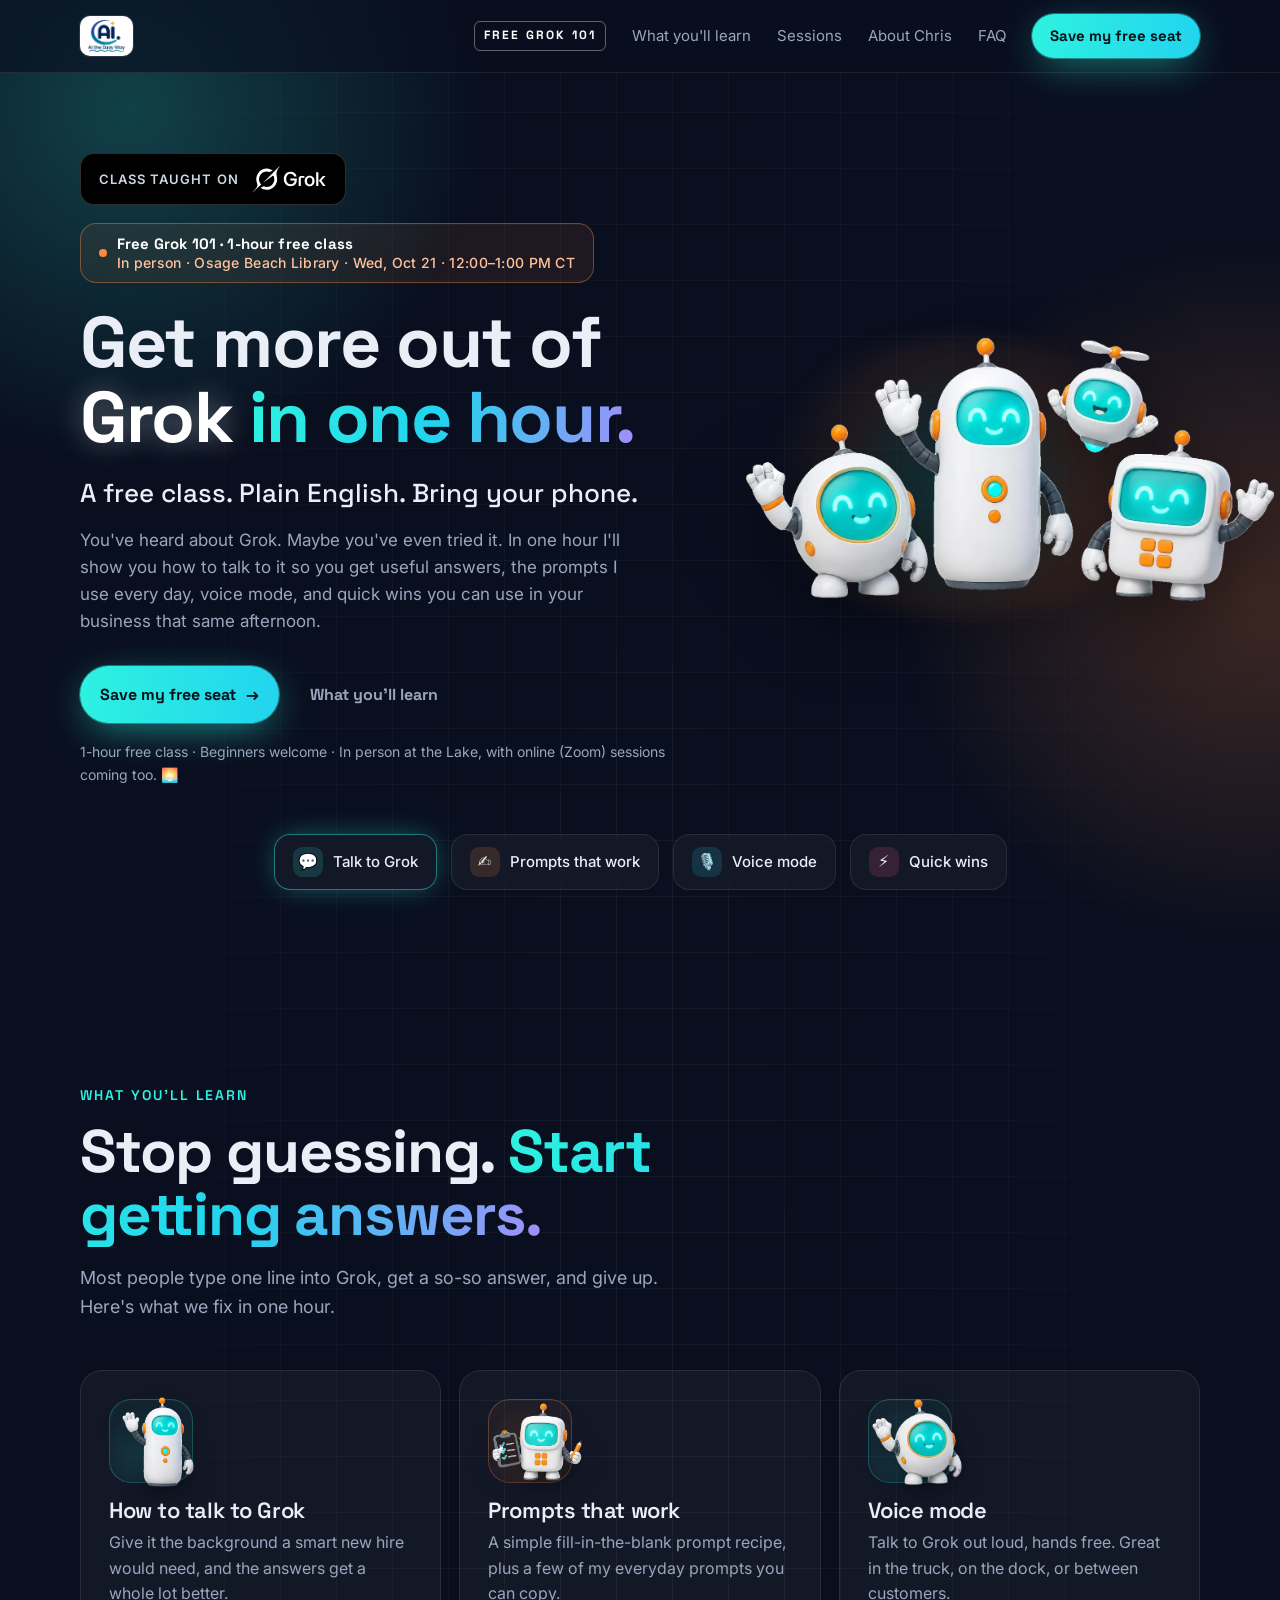
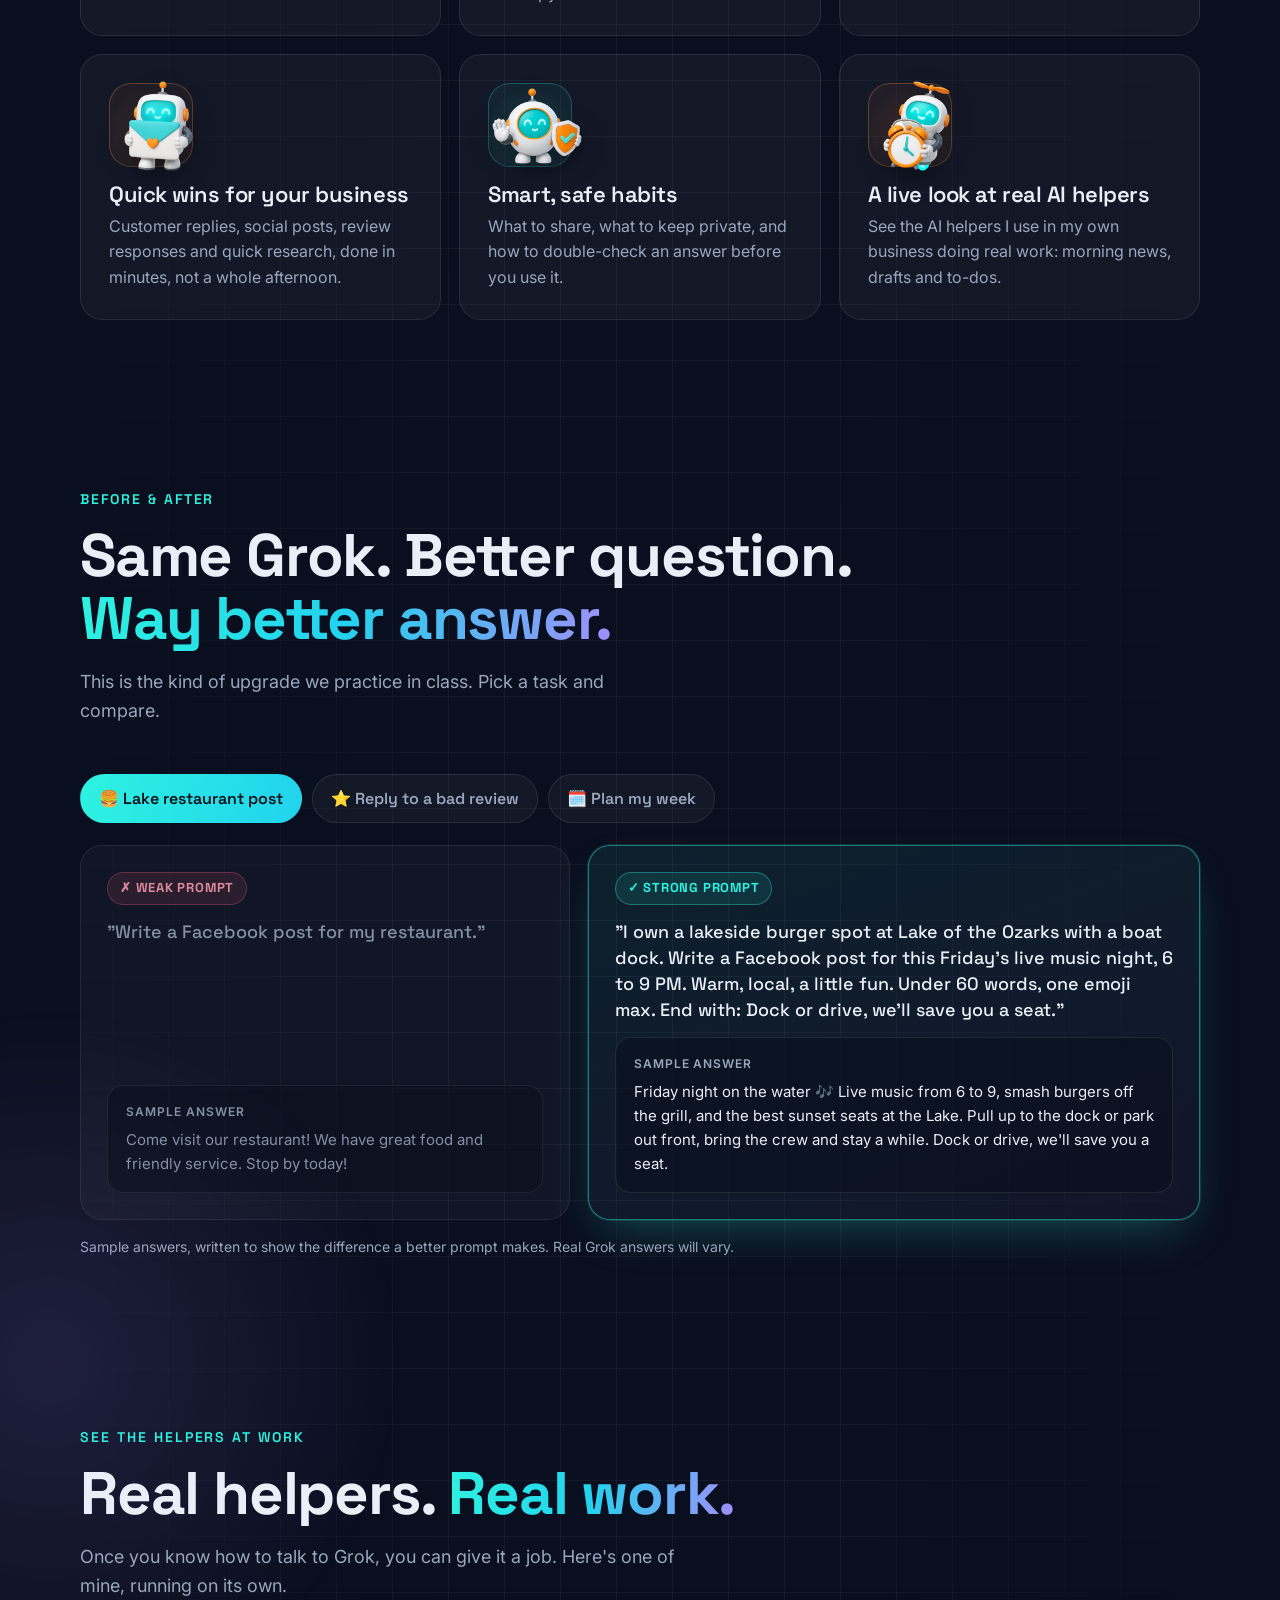
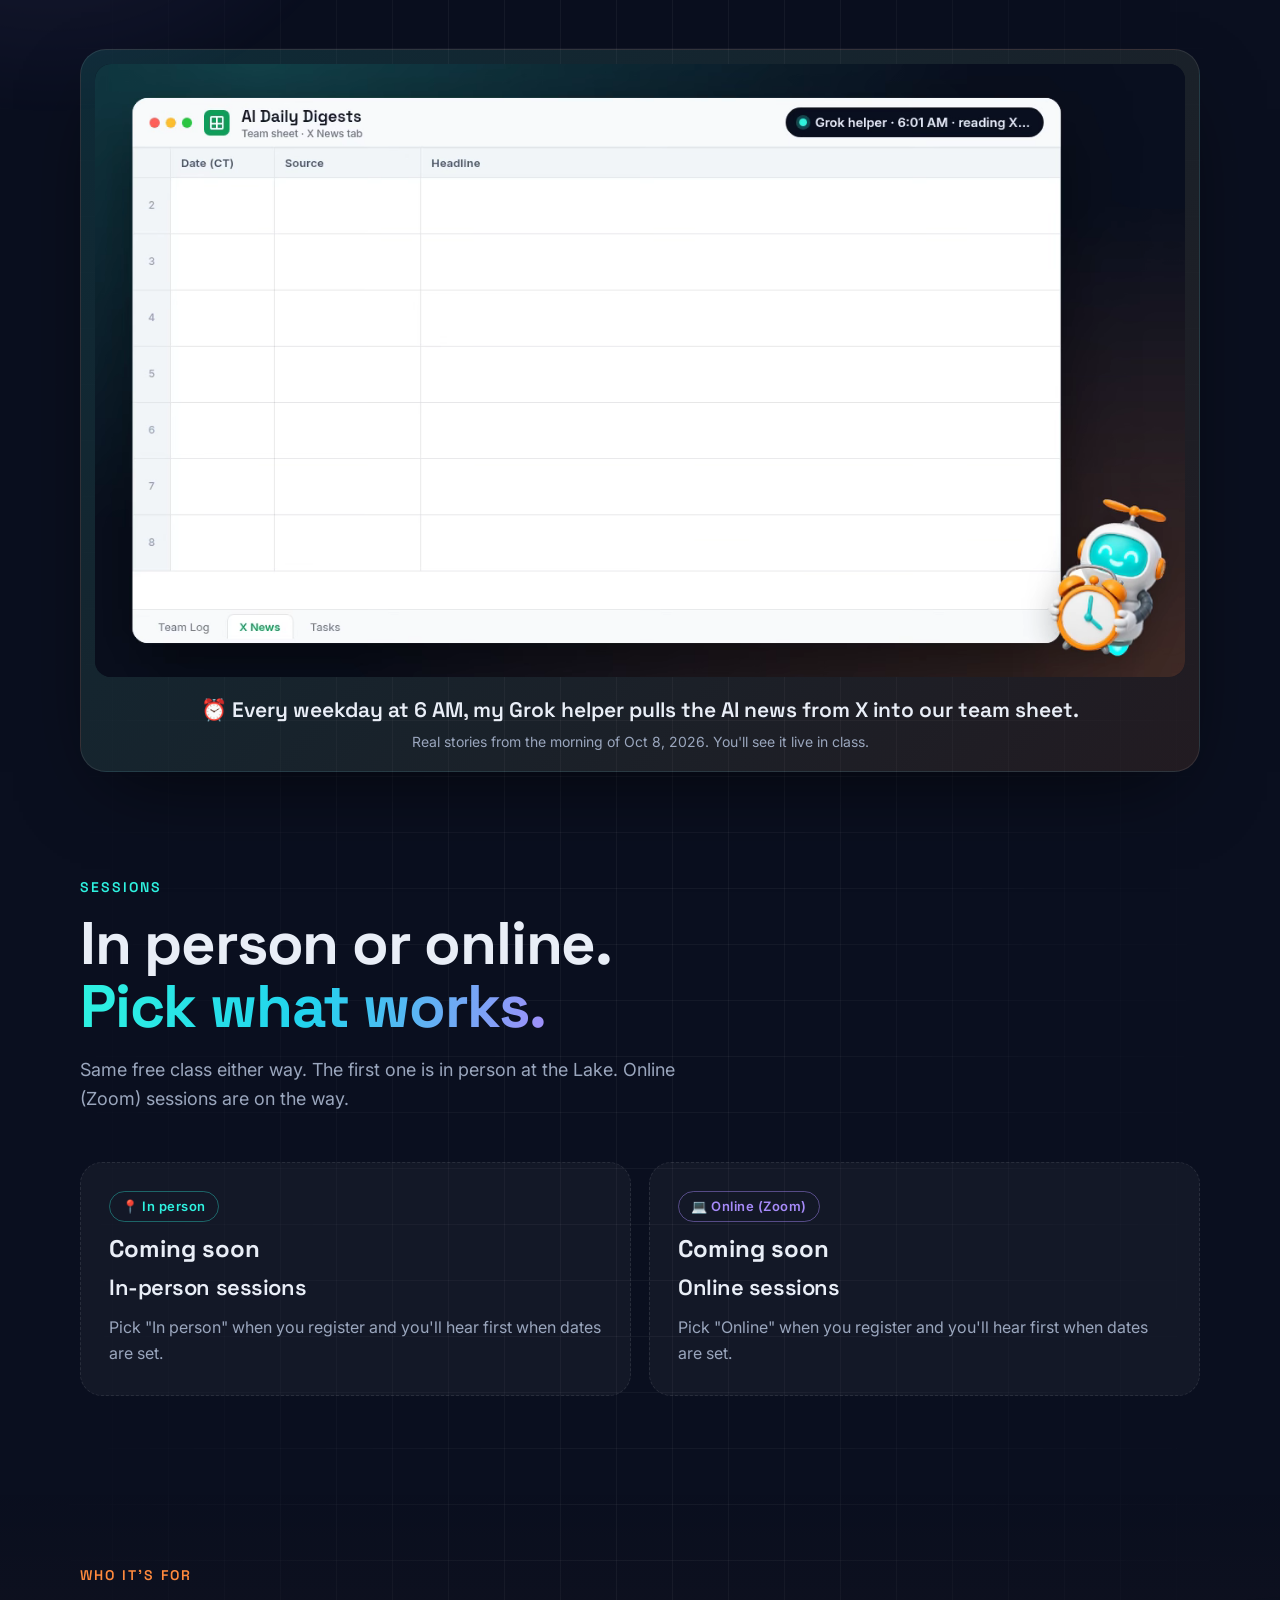
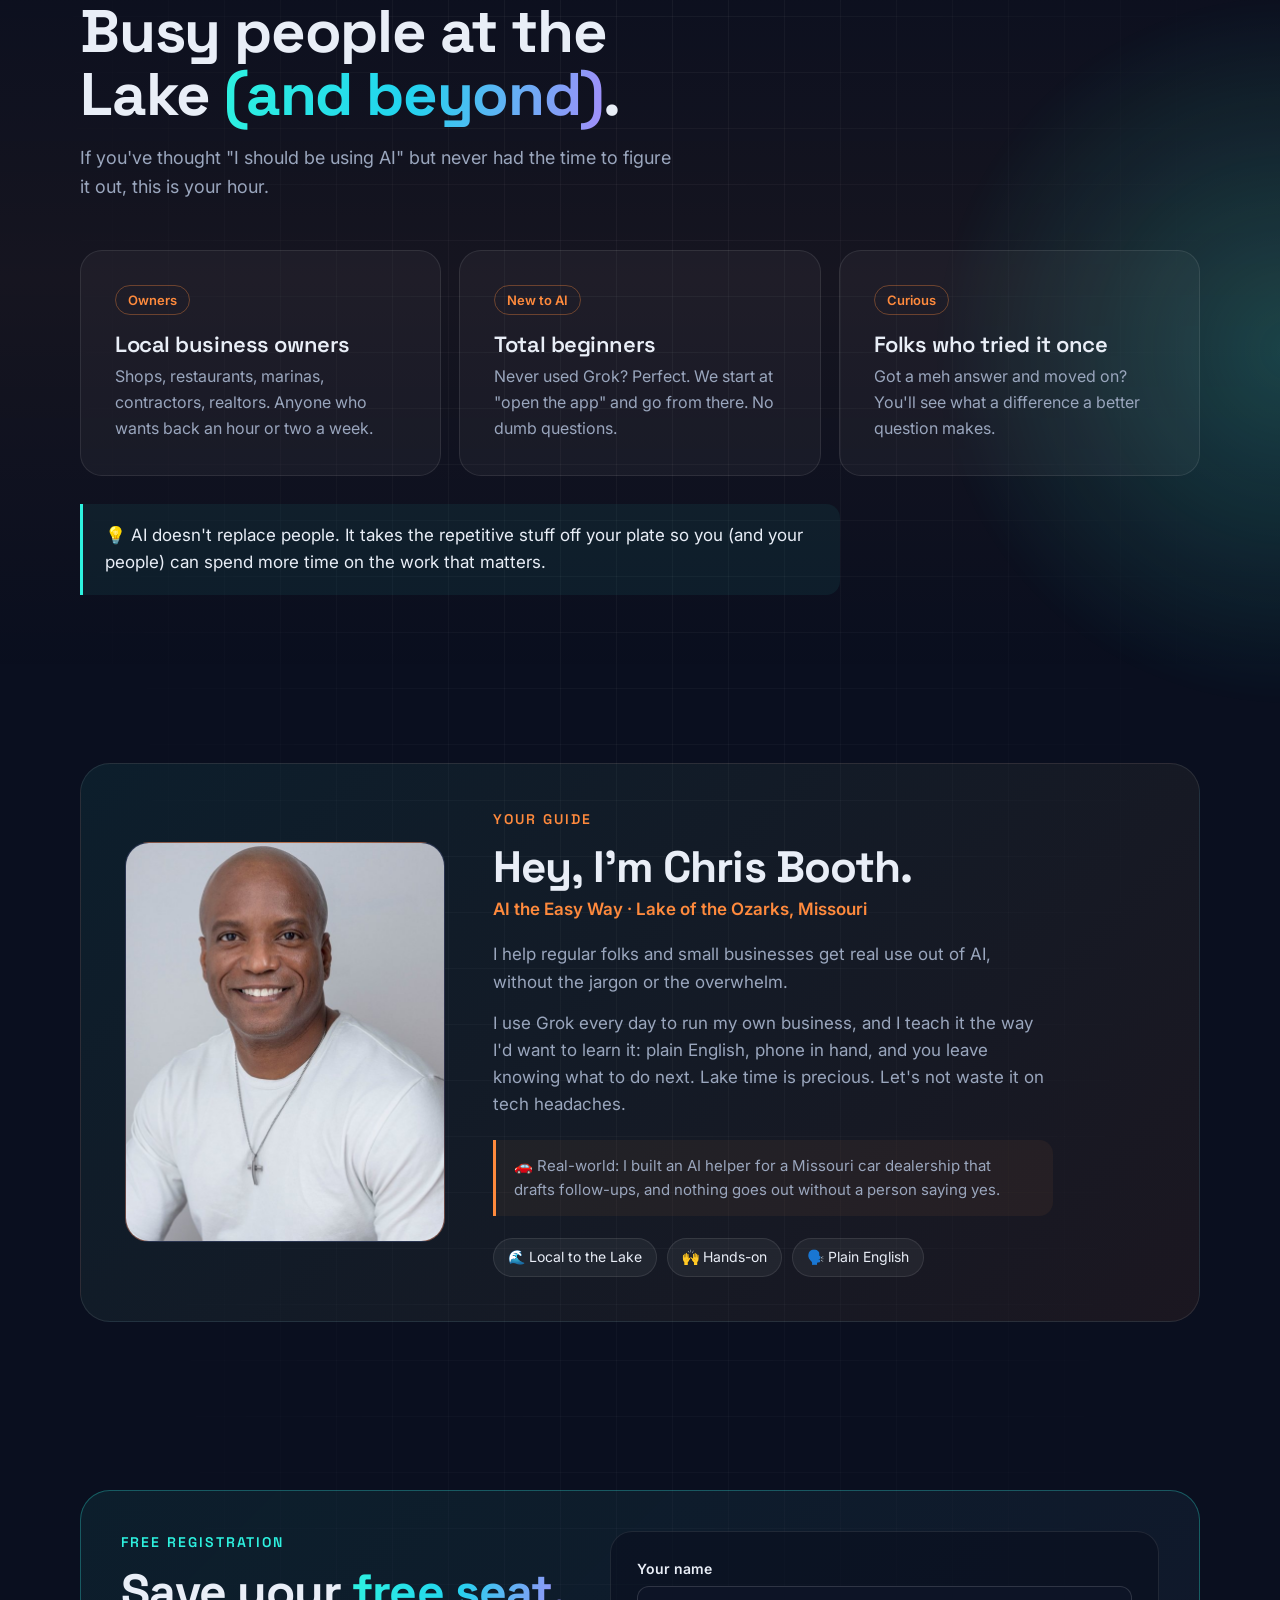
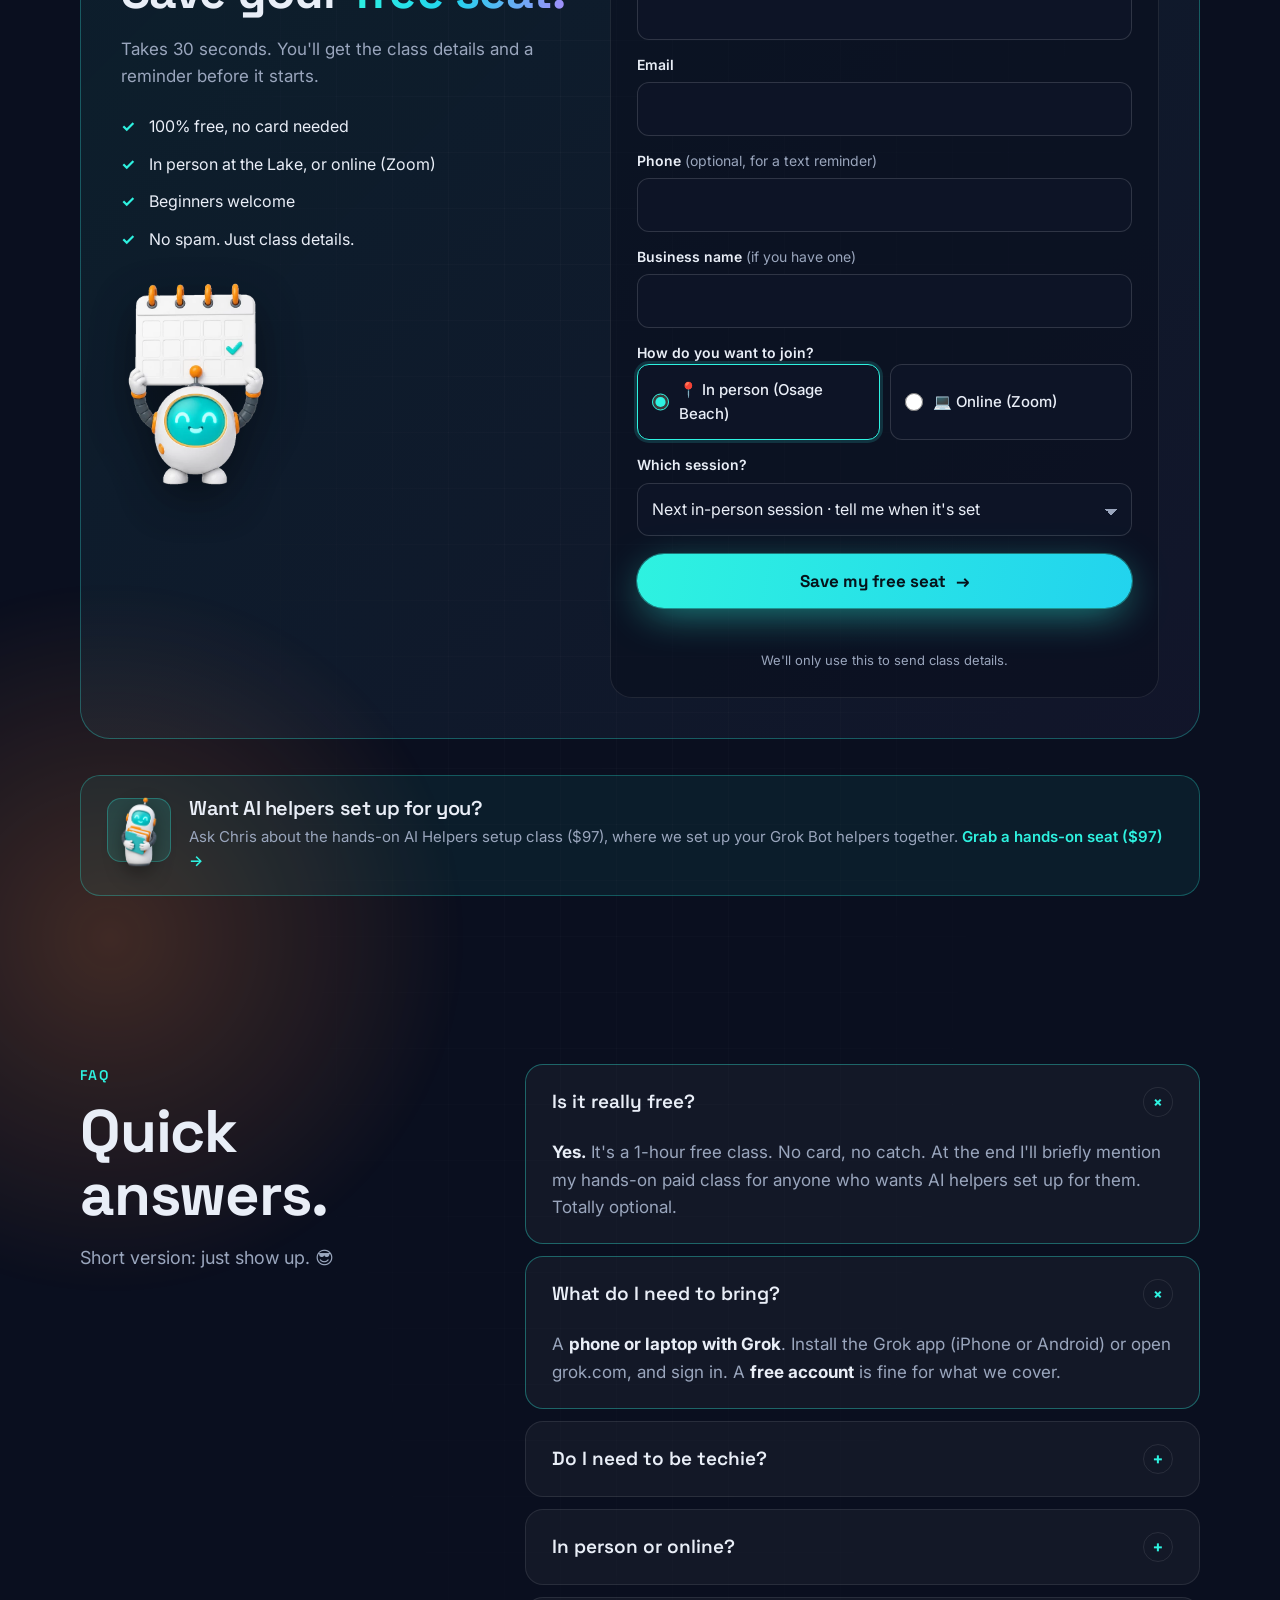
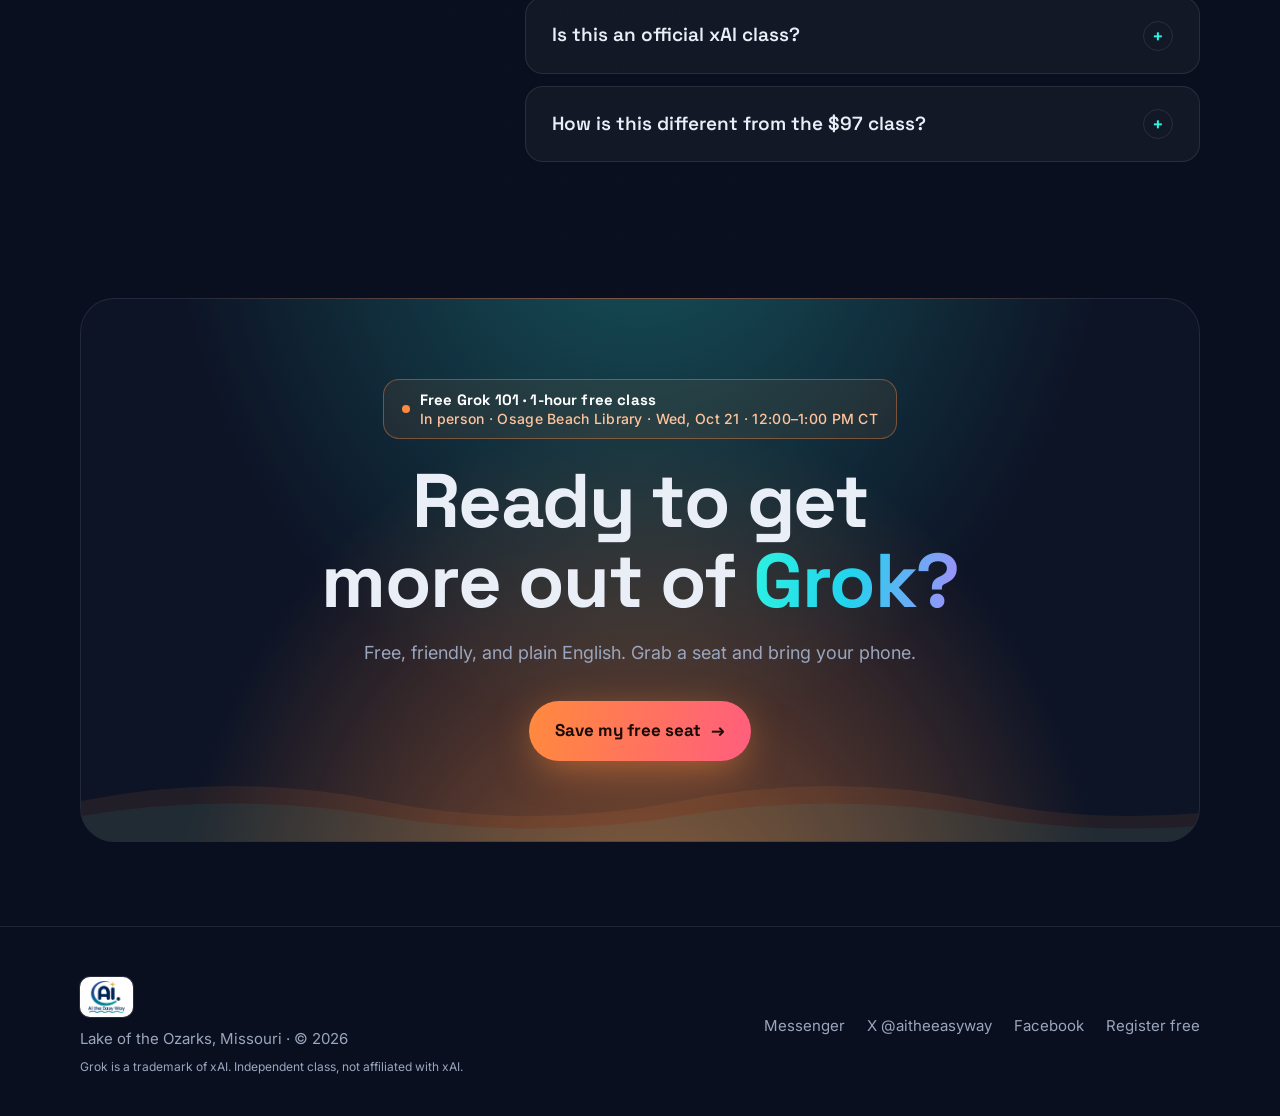
==== index.html @ 4959f6d3 "Free class is 1 hour: Oct 21 12:00-1:00 PM CT; 'in one hour' copy" ====
<!DOCTYPE html>
<html lang="en">
<head>
<!-- ==== SETTINGS: dates, sessions (in person / Zoom) and the Google Form live in config.js ==== -->
<script src="config.js"></script>
<meta charset="utf-8">
<meta name="viewport" content="width=device-width, initial-scale=1">
<meta name="robots" content="noindex"><!-- preview: remove when ready to promote -->
<title>Free Grok 101: Get More Out of Grok in One Hour | AI the Easy Way</title>
<meta name="description" content="A 1-hour free, beginner-friendly class from AI the Easy Way at the Lake of the Ozarks. Learn how to talk to Grok, prompts that work, voice mode and quick wins for your business. In person and online sessions.">
<meta property="og:title" content="Free Grok 101: Get More Out of Grok in One Hour">
<meta property="og:description" content="A 1-hour free, plain-English class for local business owners and beginners. Save your seat.">
<meta property="og:type" content="website">
<meta name="theme-color" content="#0a0f1f">
<link rel="icon" href="data:image/svg+xml,<svg xmlns='http://www.w3.org/2000/svg' viewBox='0 0 100 100'><text y='.9em' font-size='90'>🌅</text></svg>">
<link rel="preconnect" href="https://fonts.googleapis.com">
<link rel="preconnect" href="https://fonts.gstatic.com" crossorigin>
<link href="https://fonts.googleapis.com/css2?family=Space+Grotesk:wght@500;600;700&family=Inter:wght@400;500;600&display=swap" rel="stylesheet">
<link rel="stylesheet" href="assets/styles.css">
</head>
<body>
<script>document.documentElement.classList.add('js')</script>
<div class="bg-glow" aria-hidden="true">
  <div class="blob t" style="top:-300px;left:-280px"></div>
  <div class="blob o" style="top:180px;right:-380px;animation-delay:-6s"></div>
  <div class="blob v" style="top:28%;left:-360px;animation-delay:-3s"></div>
  <div class="blob t" style="top:52%;right:-420px;animation-delay:-9s"></div>
  <div class="blob o" style="top:76%;left:-300px;animation-delay:-12s"></div>
</div>

<nav>
  <div class="wrap">
    <a class="logo" href="#top" aria-label="AI the Easy Way"><img class="logo-mark" src="assets/logo-ai-the-easy-way.webp" width="160" height="137" alt="AI the Easy Way"></a>
    <div class="nav-links">
      <span class="grok-tag">FREE GROK 101</span>
      <a href="#learn">What you'll learn</a>
      <a href="#sessions">Sessions</a>
      <a href="#guide">About Chris</a>
      <a href="#faq">FAQ</a>
      <a class="btn btn-primary btn-sm" href="#register">Save my free seat</a>
    </div>
  </div>
</nav>

<header class="hero" id="top">
  <div class="grid-bg" aria-hidden="true"></div>
  <div class="wrap" style="position:relative">
    <div class="hero-grid">
      <div class="hero-top">
        <div class="built-on"><span>Class taught on</span><img src="assets/grok/Grok_Full_Logomark_Light.svg" alt="Grok" width="110" height="43"></div>
        <span class="pill"><span class="pulse"></span><span class="pill-txt"><b>Free Grok 101 · <span class="nw">1-hour free class</span></b><span id="hero-when">In person · Osage Beach Library · Wed, Oct 21 · 12:00–1:00 PM CT</span></span></span>
        <h1>Get more out of <span class="grok-word">Grok</span> <span class="grad-text">in one hour.</span></h1>
      </div>
      <div class="hero-art" aria-hidden="true">
        <picture><source srcset="assets/helpers/helper-hero-group.webp" type="image/webp"><img src="assets/helpers/helper-hero-group.png" width="1400" height="747" alt=""></picture>
      </div>
      <div class="hero-body">
        <p class="sub">A free class. Plain English. Bring your phone.</p>
        <p class="lede">You've heard about Grok. Maybe you've even tried it. In one hour I'll show you how to talk to it so you get useful answers, the prompts I use every day, voice mode, and quick wins you can use in your business that same afternoon.</p>
        <div class="cta-row">
          <a class="btn btn-primary" href="#register">Save my free seat <span class="arrow">→</span></a>
          <a class="btn btn-ghost btn-textlink" href="#learn">What you'll learn</a>
        </div>
        <p class="tiny">1-hour free class · Beginners welcome · In person at the Lake, with online (Zoom) sessions coming too. 🌅</p>
      </div>
    </div>

    <div class="helpers" aria-label="What we cover">
      <div class="chip lead"><span class="ic" style="background:rgba(46,242,224,.15)">💬</span>Talk to Grok</div>
      <div class="chip"><span class="ic" style="background:rgba(255,138,61,.15)">✍️</span>Prompts that work</div>
      <div class="chip"><span class="ic" style="background:rgba(34,211,238,.15)">🎙️</span>Voice mode</div>
      <div class="chip"><span class="ic" style="background:rgba(255,94,126,.15)">⚡</span>Quick wins</div>
    </div>
  </div>
</header>

<section id="learn" class="system">
  <div class="wrap">
    <span class="eyebrow reveal">What you'll learn</span>
    <h2 class="reveal">Stop guessing. <span class="grad-text">Start getting answers.</span></h2>
    <p class="section-sub reveal">Most people type one line into Grok, get a so-so answer, and give up. Here's what we fix in one hour.</p>
    <div class="grid g3 sys-grid">
      <div class="card reveal"><div class="helper-ic"><picture><source srcset="assets/helpers/helper-chief.webp" type="image/webp"><img src="assets/helpers/helper-chief.png" alt=""></picture></div><h3>How to talk to Grok</h3><p>Give it the background a smart new hire would need, and the answers get a whole lot better.</p></div>
      <div class="card warm reveal"><div class="helper-ic"><picture><source srcset="assets/helpers/helper-teamlog.webp" type="image/webp"><img src="assets/helpers/helper-teamlog.png" alt=""></picture></div><h3>Prompts that work</h3><p>A simple fill-in-the-blank prompt recipe, plus a few of my everyday prompts you can copy.</p></div>
      <div class="card reveal"><div class="helper-ic"><picture><source srcset="assets/helpers/helper-wave.webp" type="image/webp"><img src="assets/helpers/helper-wave.png" alt=""></picture></div><h3>Voice mode</h3><p>Talk to Grok out loud, hands free. Great in the truck, on the dock, or between customers.</p></div>
      <div class="card warm reveal"><div class="helper-ic"><picture><source srcset="assets/helpers/helper-email.webp" type="image/webp"><img src="assets/helpers/helper-email.png" alt=""></picture></div><h3>Quick wins for your business</h3><p>Customer replies, social posts, review responses and quick research, done in minutes, not a whole afternoon.</p></div>
      <div class="card reveal"><div class="helper-ic"><picture><source srcset="assets/helpers/helper-safety.webp" type="image/webp"><img src="assets/helpers/helper-safety.png" alt=""></picture></div><h3>Smart, safe habits</h3><p>What to share, what to keep private, and how to double-check an answer before you use it.</p></div>
      <div class="card warm reveal"><div class="helper-ic"><picture><source srcset="assets/helpers/helper-routine.webp" type="image/webp"><img src="assets/helpers/helper-routine.png" alt=""></picture></div><h3>A live look at real AI helpers</h3><p>See the AI helpers I use in my own business doing real work: morning news, drafts and to-dos.</p></div>
    </div>
  </div>
</section>

<section id="prompts" class="ba">
  <div class="wrap">
    <span class="eyebrow reveal">Before &amp; after</span>
    <h2 class="reveal">Same Grok. Better question. <span class="grad-text">Way better answer.</span></h2>
    <p class="section-sub reveal">This is the kind of upgrade we practice in class. Pick a task and compare.</p>
    <div class="ba-tabs reveal" role="tablist" aria-label="Example tasks">
      <button class="ba-tab" role="tab" aria-selected="true" aria-controls="ba-1" id="bt-1">🍔 Lake restaurant post</button>
      <button class="ba-tab" role="tab" aria-selected="false" aria-controls="ba-2" id="bt-2">⭐ Reply to a bad review</button>
      <button class="ba-tab" role="tab" aria-selected="false" aria-controls="ba-3" id="bt-3">🗓️ Plan my week</button>
    </div>

    <div class="ba-panel reveal" id="ba-1" role="tabpanel" aria-labelledby="bt-1">
      <div class="ba-grid">
        <div class="ba-card weak"><span class="ba-tag">✗ Weak prompt</span>
          <p class="ba-prompt">"Write a Facebook post for my restaurant."</p>
          <div class="ba-ans"><span class="ba-lbl">Sample answer</span><p>Come visit our restaurant! We have great food and friendly service. Stop by today!</p></div></div>
        <div class="ba-card strong"><span class="ba-tag">✓ Strong prompt</span>
          <p class="ba-prompt">"I own a lakeside burger spot at Lake of the Ozarks with a boat dock. Write a Facebook post for this Friday's live music night, 6 to 9 PM. Warm, local, a little fun. Under 60 words, one emoji max. End with: Dock or drive, we'll save you a seat."</p>
          <div class="ba-ans"><span class="ba-lbl">Sample answer</span><p>Friday night on the water 🎶 Live music from 6 to 9, smash burgers off the grill, and the best sunset seats at the Lake. Pull up to the dock or park out front, bring the crew and stay a while. Dock or drive, we'll save you a seat.</p></div></div>
      </div>
    </div>

    <div class="ba-panel reveal" id="ba-2" role="tabpanel" aria-labelledby="bt-2">
      <div class="ba-grid">
        <div class="ba-card weak"><span class="ba-tag">✗ Weak prompt</span>
          <p class="ba-prompt">"Reply to this bad review."</p>
          <div class="ba-ans"><span class="ba-lbl">Sample answer</span><p>We're sorry you had a bad experience. We strive for excellence in everything we do. Please contact us.</p></div></div>
        <div class="ba-card strong"><span class="ba-tag">✓ Strong prompt</span>
          <p class="ba-prompt">"I run a boat rental at the Lake. A customer left 2 stars: their boat was 30 minutes late and nobody called. Write a reply that owns the mistake with no excuses, says we now text when a boat is running late, and offers 20% off next time. Under 70 words. Sign it Chris, owner."</p>
          <div class="ba-ans"><span class="ba-lbl">Sample answer</span><p>You're right, and I'm sorry. Waiting 30 minutes with no call is no way to start a lake day. We now text every customer the moment a boat is running behind. I'd love a chance to make it right: 20% off your next rental, just mention this review. Chris, owner</p></div></div>
      </div>
    </div>

    <div class="ba-panel reveal" id="ba-3" role="tabpanel" aria-labelledby="bt-3">
      <div class="ba-grid">
        <div class="ba-card weak"><span class="ba-tag">✗ Weak prompt</span>
          <p class="ba-prompt">"Make me a plan for the week."</p>
          <div class="ba-ans"><span class="ba-lbl">Sample answer</span><p>Monday: plan your week. Tuesday: work on important tasks. Wednesday: check your progress. Thursday: keep going. Friday: review the week.</p></div></div>
        <div class="ba-card strong"><span class="ba-tag">✓ Strong prompt</span>
          <p class="ba-prompt">"I'm a realtor at the Lake. This week: showings Tuesday and Thursday afternoon, a closing Friday at 10, and I want 3 Facebook posts. I work 8 to 5 and keep Wednesday mornings for family. Give me a simple day-by-day plan with my top 3 priorities each day."</p>
          <div class="ba-ans"><span class="ba-lbl">Sample answer</span><ul><li><b>Mon:</b> confirm Tuesday's showing, draft all 3 posts, follow up with 5 leads</li><li><b>Tue:</b> post #1, prep and run the showing, send the buyer a recap</li><li><b>Wed (from noon):</b> client calls, post #2, order a closing gift</li><li><b>Thu:</b> showing, final walkthrough check, send docs to title</li><li><b>Fri:</b> closing at 10, post #3 celebrating it, plan next week</li></ul></div></div>
      </div>
    </div>
    <p class="ba-note reveal">Sample answers, written to show the difference a better prompt makes. Real Grok answers will vary.</p>
  </div>
</section>

<section id="at-work" class="atwork">
  <div class="wrap">
    <span class="eyebrow reveal">See the helpers at work</span>
    <h2 class="reveal">Real helpers. <span class="grad-text">Real work.</span></h2>
    <p class="section-sub reveal">Once you know how to talk to Grok, you can give it a job. Here's one of mine, running on its own.</p>
    <figure class="clip-frame reveal">
      <video autoplay muted loop playsinline preload="metadata" poster="assets/clip/helpers-at-work-poster.jpg" aria-label="Animation: a Grok helper adds this morning's AI news stories from X, row by row, into a team spreadsheet" width="1280" height="720">
        <source src="assets/clip/helpers-at-work.webm" type="video/webm">
        <source src="assets/clip/helpers-at-work.mp4" type="video/mp4">
      </video>
      <figcaption>⏰ Every weekday at 6 AM, my Grok helper pulls the AI news from X into our team sheet.<small>Real stories from the morning of Oct 8, 2026. You'll see it live in class.</small></figcaption>
    </figure>
  </div>
</section>

<section id="sessions" style="padding-top:20px">
  <div class="wrap">
    <span class="eyebrow reveal">Sessions</span>
    <h2 class="reveal">In person or online. <span class="grad-text">Pick what works.</span></h2>
    <p class="section-sub reveal">Same free class either way. The first one is in person at the Lake. Online (Zoom) sessions are on the way.</p>
    <div class="sess-grid" id="sess-grid">
      <div class="card sess"><span class="fmt">📍 In person</span><div class="when">Wed, Oct 21 · 12:00–1:00 PM CT</div><h3>In person · Osage Beach Library</h3><p>Osage Beach Library, Osage Beach, MO</p></div>
      <div class="card sess online soon"><span class="fmt">💻 Online (Zoom)</span><div class="when">Coming soon</div><h3>Online sessions</h3><p>Pick "Online" when you register and you'll hear first when dates are set.</p></div>
    </div>
  </div>
</section>

<section class="who">
  <div class="wrap">
    <span class="eyebrow o reveal">Who it's for</span>
    <h2 class="reveal">Busy people at the Lake <span class="grad-text">(and beyond)</span>.</h2>
    <p class="section-sub reveal">If you've thought "I should be using AI" but never had the time to figure it out, this is your hour.</p>
    <div class="grid g3">
      <div class="card who-card reveal"><span class="tag">Owners</span><h3>Local business owners</h3><p>Shops, restaurants, marinas, contractors, realtors. Anyone who wants back an hour or two a week.</p></div>
      <div class="card who-card reveal"><span class="tag">New to AI</span><h3>Total beginners</h3><p>Never used Grok? Perfect. We start at "open the app" and go from there. No dumb questions.</p></div>
      <div class="card who-card reveal"><span class="tag">Curious</span><h3>Folks who tried it once</h3><p>Got a meh answer and moved on? You'll see what a difference a better question makes.</p></div>
    </div>
    <p class="note reveal">💡 AI doesn't replace people. It takes the repetitive stuff off your plate so you (and your people) can spend more time on the work that matters.</p>
  </div>
</section>

<section id="testimonials" class="testi" hidden>
  <div class="wrap">
    <span class="eyebrow o reveal">What LANG members say</span>
    <h2 class="reveal">From folks <span class="grad-text">at the Lake.</span></h2>
    <div class="grid g3" id="testi-grid"></div>
  </div>
</section>
<!-- Placeholder testimonial cards: only shown with ?preview-testimonials=1, never by default -->
<template id="testi-placeholder">
  <div class="card testi-card placeholder"><div class="stars">★★★★★</div><p class="q">"[Placeholder] A sentence or two from a LANG member about the class."</p><div class="who-line"><b>Member name</b><span>Business, Lake of the Ozarks</span></div></div>
  <div class="card testi-card placeholder"><div class="stars">★★★★★</div><p class="q">"[Placeholder] What they tried in Grok and how it helped their week."</p><div class="who-line"><b>Member name</b><span>Business, Lake of the Ozarks</span></div></div>
  <div class="card testi-card placeholder"><div class="stars">★★★★★</div><p class="q">"[Placeholder] Why they'd tell a friend to come."</p><div class="who-line"><b>Member name</b><span>Business, Lake of the Ozarks</span></div></div>
</template>

<section id="guide">
  <div class="wrap">
    <div class="guide-box reveal">
      <div class="photo">
        <img src="chris-booth.jpg" alt="Chris Booth" style="width:100%;height:100%;object-fit:cover;display:block">
      </div>
      <div>
        <span class="eyebrow o">Your guide</span>
        <h3>Hey, I'm Chris Booth.</h3>
        <div class="role">AI the Easy Way · Lake of the Ozarks, Missouri</div>
        <p>I help regular folks and small businesses get real use out of AI, without the jargon or the overwhelm.</p>
        <p>I use Grok every day to run my own business, and I teach it the way I'd want to learn it: plain English, phone in hand, and you leave knowing what to do next. Lake time is precious. Let's not waste it on tech headaches.</p>
        <p class="proof">🚗 Real-world: I built an AI helper for a Missouri car dealership that drafts follow-ups, and nothing goes out without a person saying yes.</p>
        <div class="badges"><span class="badge">🌊 Local to the Lake</span><span class="badge">🙌 Hands-on</span><span class="badge">🗣️ Plain English</span></div>
      </div>
    </div>
  </div>
</section>

<section id="register">
  <div class="wrap">
    <div class="reg-box reveal">
      <div>
        <span class="eyebrow">Free registration</span>
        <h2>Save your <span class="grad-text">free seat.</span></h2>
        <p class="lede">Takes 30 seconds. You'll get the class details and a reminder before it starts.</p>
        <ul>
          <li>100% free, no card needed</li>
          <li>In person at the Lake, or online (Zoom)</li>
          <li>Beginners welcome</li>
          <li>No spam. Just class details.</li>
        </ul>
        <div class="reg-art" aria-hidden="true"><picture><source srcset="assets/helpers/helper-calendar.webp" type="image/webp"><img src="assets/helpers/helper-calendar.png" alt=""></picture></div>
      </div>
      <form class="reg" id="reg-form" novalidate>
        <div class="field"><label for="f-name">Your name</label><input id="f-name" name="name" autocomplete="name" required></div>
        <div class="field"><label for="f-email">Email</label><input id="f-email" name="email" type="email" autocomplete="email" required></div>
        <div class="field"><label for="f-phone">Phone <span class="opt">(optional, for a text reminder)</span></label><input id="f-phone" name="phone" type="tel" autocomplete="tel"></div>
        <div class="field"><label for="f-biz">Business name <span class="opt">(if you have one)</span></label><input id="f-biz" name="business" autocomplete="organization"></div>
        <fieldset class="field"><legend>How do you want to join?</legend>
          <div class="fmt-pick">
            <label><input type="radio" name="format" value="In person" checked> 📍 In person (Osage Beach)</label>
            <label><input type="radio" name="format" value="Online (Zoom)"> 💻 Online (Zoom)</label>
          </div>
        </fieldset>
        <div class="field"><label for="f-session">Which session?</label><select id="f-session" name="session"></select></div>
        <div class="hp" aria-hidden="true"><label>Leave blank<input name="company_site" tabindex="-1" autocomplete="off"></label></div>
        <button class="btn btn-primary" type="submit">Save my free seat <span class="arrow">→</span></button>
        <p class="form-status" id="form-status" role="status"></p>
        <p class="form-note">We'll only use this to send class details.</p>
      </form>
    </div>

    <div class="tease reveal">
      <div class="tease-card">
        <div class="ic ic-helper" aria-hidden="true"><picture><source srcset="assets/helpers/helper-files.webp" type="image/webp"><img src="assets/helpers/helper-files.png" alt=""></picture></div>
        <div>
          <h3>Want AI helpers set up for you?</h3>
          <p>Ask Chris about the hands-on AI Helpers setup class ($97), where we set up your Grok Bot helpers together. <a data-paid href="https://buy.stripe.com/8x2eV52QE9wM2PK5do8AE04" target="_blank" rel="noopener">Grab a hands-on seat ($97) →</a></p>
        </div>
      </div>
    </div>
  </div>
</section>

<section id="faq">
  <div class="wrap">
    <div class="faq-layout">
    <div><span class="eyebrow reveal">FAQ</span>
    <h2 class="reveal">Quick answers.</h2><p class="section-sub reveal" style="margin-bottom:0">Short version: just show up. 😎</p></div>
    <div class="faq">
      <details class="reveal" open><summary>Is it really free?<span class="plus">+</span></summary><div class="ans"><strong>Yes.</strong> It's a 1-hour free class. No card, no catch. At the end I'll briefly mention my hands-on paid class for anyone who wants AI helpers set up for them. Totally optional.</div></details>
      <details class="reveal" open><summary>What do I need to bring?<span class="plus">+</span></summary><div class="ans">A <strong>phone or laptop with Grok</strong>. Install the Grok app (iPhone or Android) or open grok.com, and sign in. A <strong>free account</strong> is fine for what we cover.</div></details>
      <details class="reveal"><summary>Do I need to be techie?<span class="plus">+</span></summary><div class="ans"><strong>Nope.</strong> If you can send a text, you're good. We go step by step.</div></details>
      <details class="reveal"><summary>In person or online?<span class="plus">+</span></summary><div class="ans">Both. The first session is <strong>in person at Osage Beach Library, Wed, Oct 21, 12:00 to 1:00 PM CT</strong>. Online (Zoom) sessions are coming. Pick the one you want when you register, and Zoom folks get the link by email.</div></details>
      <details class="reveal"><summary>Is this an official xAI class?<span class="plus">+</span></summary><div class="ans">No. It's an independent class from AI the Easy Way that teaches you to use Grok. Not affiliated with or endorsed by xAI.</div></details>
      <details class="reveal"><summary>How is this different from the $97 class?<span class="plus">+</span></summary><div class="ans">This free class is about <strong>using Grok</strong> well. The paid <a data-paid href="https://buy.stripe.com/8x2eV52QE9wM2PK5do8AE04" target="_blank" rel="noopener" style="color:var(--teal)">hands-on AI Helpers setup class ($97)</a> is where we set up your Grok Bot helpers together, for your business. Ask Chris about it.</div></details>
    </div>
    </div>
  </div>
</section>

<section class="final">
  <div class="wrap">
    <div class="final-box reveal">
      <span class="pill" style="margin-bottom:22px"><span class="pulse"></span><span class="pill-txt"><b>Free Grok 101 · <span class="nw">1-hour free class</span></b><span class="final-when">In person · Osage Beach Library · Wed, Oct 21 · 12:00–1:00 PM CT</span></span></span>
      <h2>Ready to get more out of <span class="grad-text">Grok?</span></h2>
      <p>Free, friendly, and plain English. Grab a seat and bring your phone.</p>
      <div class="cta-row">
        <a class="btn btn-sunset" href="#register">Save my free seat <span class="arrow">→</span></a>
      </div>
      <svg class="waves" viewBox="0 0 1200 90" preserveAspectRatio="none" aria-hidden="true">
        <path d="M0 50 Q150 20 300 50 T600 50 T900 50 T1200 50 V90 H0Z" fill="rgba(255,138,61,.18)"/>
        <path d="M0 65 Q150 40 300 65 T600 65 T900 65 T1200 65 V90 H0Z" fill="rgba(46,242,224,.12)"/>
      </svg>
    </div>
  </div>
</section>

<footer>
  <div class="wrap">
    <div><a class="logo" href="#top" aria-label="AI the Easy Way"><img class="logo-mark" src="assets/logo-ai-the-easy-way.webp" width="160" height="137" alt="AI the Easy Way"></a><div style="margin-top:10px">Lake of the Ozarks, Missouri · © <span id="yr">2026</span></div><div class="tm">Grok is a trademark of xAI. Independent class, not affiliated with xAI.</div></div>
    <div style="display:flex;gap:22px;flex-wrap:wrap">
      <a data-msg href="https://m.me/aitheeasyway" target="_blank" rel="noopener">Messenger</a>
      <a data-x href="https://x.com/aitheeasyway" target="_blank" rel="noopener">X @aitheeasyway</a>
      <a data-fb href="https://facebook.com/aitheeasyway" target="_blank" rel="noopener">Facebook</a>
      <a href="#register">Register free</a>
    </div>
  </div>
</footer>

<script>
(function(){
  const up = upcomingSessions();
  const fmtIcon = f => f === 'online' ? '💻' : '📍';
  const whenLine = s => s.title + ' · ' + sessionWhen(s);
  // hero + final pill: next session (or all formats if several)
  if (up.length){
    const line = up.length === 1 ? whenLine(up[0]) : up.slice(0,2).map(s => formatLabel(s.format) + ': ' + sessionWhen(s,{dayOnly:true})).join(' · ');
    document.getElementById('hero-when').textContent = line;
    document.querySelectorAll('.final-when').forEach(e => e.textContent = line);
  }
  // session cards
  const grid = document.getElementById('sess-grid');
  const esc = t => String(t).replace(/[&<>"]/g, c => ({'&':'&amp;','<':'&lt;','>':'&gt;','"':'&quot;'}[c]));
  let html = up.map(s => `<div class="card sess ${s.format==='online'?'online':''}"><span class="fmt">${fmtIcon(s.format)} ${formatLabel(s.format)}</span><div class="when">${esc(sessionWhen(s))}</div><h3>${esc(s.title)}</h3><p>${esc(s.place||'')}</p><a class="btn btn-ghost btn-sm" href="#register" data-pick="${esc(s.id)}" style="align-self:flex-start;margin-top:8px">Pick this session</a></div>`).join('');
  ['in-person','online'].forEach(f => { if(!up.some(s => s.format === f)) html += `<div class="card sess soon ${f==='online'?'online':''}"><span class="fmt">${fmtIcon(f)} ${formatLabel(f)}</span><div class="when">Coming soon</div><h3>${f==='online'?'Online sessions':'In-person sessions'}</h3><p>Pick "${f==='online'?'Online':'In person'}" when you register and you'll hear first when dates are set.</p></div>`; });
  grid.innerHTML = html;

  // helpers clip: square, bigger-text version on phones
  const vid=document.querySelector('.clip-frame video');
  if (vid && window.matchMedia('(max-width: 640px)').matches){
    vid.classList.add('sq'); vid.poster='assets/clip/helpers-at-work-sq-poster.jpg';
    vid.innerHTML='<source src="assets/clip/helpers-at-work-sq.webm" type="video/webm"><source src="assets/clip/helpers-at-work-sq.mp4" type="video/mp4">';
    vid.load(); const pl=vid.play(); if(pl&&pl.catch) pl.catch(()=>{});
  }
  // before / after tabs
  const tabs=[...document.querySelectorAll('.ba-tab')], panels=[...document.querySelectorAll('.ba-panel')];
  function showTab(i){ tabs.forEach((t,j)=>{t.setAttribute('aria-selected', j===i); t.tabIndex = j===i?0:-1;}); panels.forEach((p,j)=>p.hidden = j!==i); }
  tabs.forEach((t,i)=>{ t.addEventListener('click',()=>showTab(i)); t.addEventListener('keydown',e=>{ if(e.key==='ArrowRight'||e.key==='ArrowLeft'){ const n=(i+(e.key==='ArrowRight'?1:tabs.length-1))%tabs.length; showTab(n); tabs[n].focus(); } }); });
  if (tabs.length) showTab(0);

  // testimonials: hidden unless TESTIMONIALS has entries (or ?preview-testimonials=1 shows placeholders)
  const tsec=document.getElementById('testimonials'), tgrid=document.getElementById('testi-grid');
  if (typeof TESTIMONIALS!=='undefined' && TESTIMONIALS.length){
    tgrid.innerHTML = TESTIMONIALS.map(t=>`<div class="card testi-card reveal in"><div class="stars">★★★★★</div><p class="q">"${esc(t.quote)}"</p><div class="who-line"><b>${esc(t.name||'')}</b><span>${esc(t.role||'')}</span></div></div>`).join('');
    tsec.hidden=false;
  } else if (new URLSearchParams(location.search).has('preview-testimonials')){
    tgrid.appendChild(document.getElementById('testi-placeholder').content.cloneNode(true)); tsec.hidden=false;
  }

  // registration form
  const form = document.getElementById('reg-form'), sel = document.getElementById('f-session'), status = document.getElementById('form-status');
  const curFormat = () => form.querySelector('input[name=format]:checked').value;
  function fillSessions(){
    const f = curFormat() === 'Online (Zoom)' ? 'online' : 'in-person';
    const list = up.filter(s => s.format === f);
    sel.innerHTML = list.map(s => `<option value="${esc(s.id)}">${esc(s.title + ' · ' + sessionWhen(s))}</option>`).join('')
      + `<option value="${f}-next">${list.length ? 'None of these work. Tell me about the next one' : (f==='online' ? 'Next online (Zoom) session · tell me when it\'s set' : 'Next in-person session · tell me when it\'s set')}</option>`;
  }
  form.querySelectorAll('input[name=format]').forEach(r => r.addEventListener('change', fillSessions));
  fillSessions();
  document.querySelectorAll('[data-pick]').forEach(a => a.addEventListener('click', () => {
    const s = SESSIONS.find(x => x.id === a.dataset.pick); if(!s) return;
    form.querySelector(`input[name=format][value="${s.format==='online'?'Online (Zoom)':'In person'}"]`).checked = true;
    fillSessions(); sel.value = s.id;
  }));

  form.addEventListener('submit', e => {
    e.preventDefault(); status.textContent = '';
    const d = Object.fromEntries(new FormData(form).entries());
    if (d.company_site) return; // bot
    if (!d.name.trim()) { status.textContent = 'Please add your name.'; form.name.focus(); return; }
    if (!/^[^@\s]+@[^@\s]+\.[^@\s]+$/.test(d.email.trim())) { status.textContent = 'Please check your email address.'; form.email.focus(); return; }
    const sess = SESSIONS.find(s => s.id === d.session);
    const sessText = sess ? (sess.title + ' · ' + sessionWhen(sess)) : sel.options[sel.selectedIndex].text;
    const next = 'thanks.html?s=' + encodeURIComponent(d.session) + '&f=' + encodeURIComponent(d.format);
    const btn = form.querySelector('button'), btnHtml = btn.innerHTML;
    const mailtoFallback = () => {
      // Error fallback only: open a pre-filled email so the registration isn't lost
      const body = `Please save me a seat at Free Grok 101.\n\nName: ${d.name}\nEmail: ${d.email}\nPhone: ${d.phone||'-'}\nBusiness: ${d.business||'-'}\nFormat: ${d.format}\nSession: ${sessText}`;
      status.textContent = "Hmm, that didn't go through. We opened an email so you can send it to us instead.";
      btn.disabled = false; btn.innerHTML = btnHtml;
      location.href = 'mailto:' + CONTACT_EMAIL + '?subject=' + encodeURIComponent('Free Grok 101 registration: ' + d.name) + '&body=' + encodeURIComponent(body);
    };
    if (!REG_FORM.action) { mailtoFallback(); return; }
    // Post straight into the Google Form (responses land in the form owner's account)
    const vals = {name:d.name.trim(), email:d.email.trim(), phone:(d.phone||'').trim(), business:(d.business||'').trim(), format:d.format, session:sessText};
    const params = new URLSearchParams();
    for (const k in vals) if (REG_FORM.fields[k]) params.append(REG_FORM.fields[k], vals[k] || '');
    btn.disabled = true; btn.textContent = 'Saving your seat...';
    fetch(REG_FORM.action, {method:'POST', mode:'no-cors', body:params})
      .then(() => { location.href = next; })
      .catch(mailtoFallback);
  });

  document.querySelectorAll('[data-paid]').forEach(a => a.href = PAID_CLASS_URL);
  document.querySelectorAll('[data-msg]').forEach(a => a.href = MESSENGER_URL);
  document.querySelectorAll('[data-x]').forEach(a => a.href = X_URL);
  document.querySelectorAll('[data-fb]').forEach(a => a.href = FACEBOOK_URL);
  document.getElementById('yr').textContent = new Date().getFullYear();
  const els = document.querySelectorAll('.reveal');
  if ('IntersectionObserver' in window) {
    const io = new IntersectionObserver(es => es.forEach(e => { if (e.isIntersecting) { e.target.classList.add('in'); io.unobserve(e.target); } }), {threshold:.12, rootMargin:'0px 0px -40px 0px'});
    els.forEach(el => io.observe(el));
  } else els.forEach(el => el.classList.add('in'));
})();
</script>
</body>
</html>
---- assets/styles.css ----
/* Shared AI the Easy Way styles (from the Learn Grok Bot mockup) */
:root{
  --bg:#0a0f1f; --bg2:#0f1629; --card:rgba(255,255,255,.04); --line:rgba(255,255,255,.09);
  --text:#e9eef7; --muted:#9aa6bd; --teal:#2ef2e0; --cyan:#22d3ee; --orange:#ff8a3d; --pink:#ff5e7e;
  --violet:#a78bfa;
  --grad:linear-gradient(100deg,var(--teal),var(--cyan) 25%,var(--violet) 52%,var(--pink) 72%,var(--orange));
  --radius:22px;
}
*{box-sizing:border-box;margin:0;padding:0}
html{scroll-behavior:smooth}
body{background:var(--bg);color:var(--text);font-family:Inter,system-ui,-apple-system,Segoe UI,sans-serif;line-height:1.6;font-size:17px;overflow-x:hidden;-webkit-font-smoothing:antialiased}
h1,h2,h3,.display{font-family:"Space Grotesk",Inter,sans-serif;line-height:1.05;letter-spacing:-.02em}
a{color:inherit}
.wrap{width:min(1120px,100% - 40px);margin-inline:auto}
section{padding:84px 0;position:relative}
.grad-text{background:var(--grad);background-size:200% auto;-webkit-background-clip:text;background-clip:text;color:transparent;animation:shift 8s ease-in-out infinite}
@keyframes shift{0%,100%{background-position:0% 50%}50%{background-position:100% 50%}}

/* background glow (absolute, spans whole page) */
body{position:relative}
.bg-glow{position:absolute;inset:0;z-index:-1;overflow:hidden;pointer-events:none}
.blob{position:absolute;width:820px;height:820px;max-width:140vw;max-height:140vw;border-radius:50%;opacity:.22;animation:float 18s ease-in-out infinite alternate;will-change:transform}
.blob.t{background:radial-gradient(circle,var(--teal) 0,transparent 62%)}
.blob.o{background:radial-gradient(circle,var(--orange) 0,transparent 62%)}
.blob.v{background:radial-gradient(circle,var(--violet) 0,transparent 62%);opacity:.14}
@keyframes float{to{transform:translate(60px,50px) scale(1.08)}}
.grid-bg{position:absolute;inset:0;background-image:linear-gradient(var(--line) 1px,transparent 1px),linear-gradient(90deg,var(--line) 1px,transparent 1px);background-size:56px 56px;mask-image:radial-gradient(ellipse at 50% 30%,#000 20%,transparent 70%);-webkit-mask-image:radial-gradient(ellipse at 50% 30%,#000 20%,transparent 70%);opacity:.5;pointer-events:none}

/* nav */
nav{position:sticky;top:0;z-index:50;backdrop-filter:blur(14px);-webkit-backdrop-filter:blur(14px);background:rgba(10,15,31,.65);border-bottom:1px solid var(--line)}
nav .wrap{display:flex;align-items:center;justify-content:space-between;height:72px}
.logo{display:flex;align-items:center;gap:10px;font-family:"Space Grotesk";font-weight:700;text-decoration:none;font-size:18px;color:var(--text)}
.logo-mark{height:40px;width:auto;display:block;flex-shrink:0;background:#fff;border-radius:10px;padding:4px 8px;box-shadow:0 0 0 1px rgba(255,255,255,.12)}
.logo-text{line-height:1.1}
.logo-dot{width:30px;height:30px;border-radius:9px;background:var(--grad);display:grid;place-items:center;color:#0a0f1f;font-size:15px;box-shadow:0 0 18px rgba(46,242,224,.45)}
.nav-links{display:flex;gap:26px;align-items:center;font-size:15px;color:var(--muted)}
.nav-links a{text-decoration:none;transition:color .2s}
.nav-links a:hover{color:var(--text)}

/* buttons */
.btn{display:inline-flex;align-items:center;gap:10px;font-family:"Space Grotesk";font-weight:700;font-size:17px;padding:16px 26px;border-radius:999px;text-decoration:none;transition:transform .2s,box-shadow .2s,background .2s;cursor:pointer;border:0}
.btn-primary{background:linear-gradient(100deg,var(--teal),var(--cyan));color:#06121a;box-shadow:0 0 0 1px rgba(46,242,224,.4),0 10px 40px -8px rgba(46,242,224,.6)}
.btn-primary:hover{transform:translateY(-2px);box-shadow:0 0 0 1px rgba(46,242,224,.6),0 14px 50px -6px rgba(46,242,224,.8)}
.btn-sunset{background:linear-gradient(100deg,var(--orange),var(--pink));color:#1a0a05;box-shadow:0 10px 40px -8px rgba(255,138,61,.65)}
.btn-sunset:hover{transform:translateY(-2px);box-shadow:0 14px 50px -6px rgba(255,138,61,.85)}
.btn-ghost{background:transparent;color:var(--text);border:1px solid var(--line)}
.btn-ghost:hover{border-color:var(--teal);color:var(--teal)}
.btn-sm{padding:10px 18px;font-size:15px}
.btn .arrow{transition:transform .2s}
.btn:hover .arrow{transform:translateX(4px)}

/* hero */
.hero{padding:80px 0 110px;text-align:center;overflow:hidden}
.pill{display:inline-flex;align-items:center;gap:10px;padding:8px 16px;border-radius:999px;border:1px solid rgba(255,138,61,.4);background:rgba(255,138,61,.08);color:#ffc49c;font-size:14px;font-weight:600;letter-spacing:.02em}
.pulse{width:8px;height:8px;border-radius:50%;background:var(--orange);box-shadow:0 0 0 0 rgba(255,138,61,.7);animation:pulse 2s infinite}
@keyframes pulse{70%{box-shadow:0 0 0 10px rgba(255,138,61,0)}100%{box-shadow:0 0 0 0 rgba(255,138,61,0)}}
.hero h1{font-size:clamp(44px,8.4vw,96px);font-weight:700;margin:26px auto 22px;max-width:14ch;text-wrap:balance}
.hero .sub{font-size:clamp(20px,2.6vw,26px);font-family:"Space Grotesk";font-weight:500;color:var(--text);margin-bottom:12px}
.hero .lede{color:var(--muted);max-width:620px;margin:0 auto 36px}
.cta-row{display:flex;gap:14px;justify-content:center;flex-wrap:wrap}
.tiny{font-size:14px;color:var(--muted);margin-top:18px}

/* chat orbit visual */
.helpers{display:flex;justify-content:center;gap:14px;flex-wrap:wrap;margin-top:60px}
.chip{display:flex;align-items:center;gap:10px;padding:12px 18px;border-radius:16px;background:var(--card);border:1px solid var(--line);font-size:15px;font-weight:500;animation:bob 6s ease-in-out infinite;backdrop-filter:blur(6px)}
.chip:nth-child(2){animation-delay:-1.5s}.chip:nth-child(3){animation-delay:-3s}.chip:nth-child(4){animation-delay:-4.5s}
.chip .ic{width:30px;height:30px;border-radius:9px;display:grid;place-items:center;font-size:16px}
.chip.lead{border-color:rgba(46,242,224,.45);box-shadow:0 0 30px -8px rgba(46,242,224,.55)}
@keyframes bob{50%{transform:translateY(-8px)}}

/* section heads */
.eyebrow{font-family:"Space Grotesk";font-size:14px;font-weight:600;letter-spacing:.14em;text-transform:uppercase;color:var(--teal);margin-bottom:14px;display:block}
.eyebrow.o{color:var(--orange)}
h2{font-size:clamp(36px,5.4vw,60px);font-weight:700;margin-bottom:18px;max-width:22ch;text-wrap:balance}
.section-sub{color:var(--muted);max-width:600px;font-size:18px;margin-bottom:48px}

/* cards */
.grid{display:grid;gap:18px}
.g4{grid-template-columns:repeat(4,1fr)}
.g3{grid-template-columns:repeat(3,1fr)}
.card{background:var(--card);border:1px solid var(--line);border-radius:var(--radius);padding:28px;position:relative;transition:transform .25s,border-color .25s,background .25s}
.card:hover{transform:translateY(-4px);border-color:rgba(46,242,224,.35);background:rgba(255,255,255,.06)}
.card .emoji{font-size:30px;width:56px;height:56px;border-radius:16px;display:grid;place-items:center;margin-bottom:18px;background:rgba(46,242,224,.1);border:1px solid rgba(46,242,224,.25)}
.card.warm .emoji{background:rgba(255,138,61,.1);border-color:rgba(255,138,61,.3)}
.card h3{font-size:22px;margin-bottom:8px;font-weight:600}
.card p{color:var(--muted);font-size:16px}

/* who */
.who{background:linear-gradient(180deg,transparent,rgba(255,138,61,.05) 50%,transparent)}
.who-card{padding:34px}
.who-card .tag{display:inline-block;font-size:13px;font-weight:600;color:var(--orange);border:1px solid rgba(255,138,61,.35);border-radius:999px;padding:4px 12px;margin-bottom:18px}
.note{margin-top:28px;padding:18px 22px;border-left:3px solid var(--teal);background:rgba(46,242,224,.06);border-radius:0 14px 14px 0;color:var(--text);max-width:760px}

/* steps */
.steps{display:grid;grid-template-columns:repeat(3,1fr);gap:18px;counter-reset:s}
.step{position:relative;padding:34px 28px 30px}
.step .num{font-family:"Space Grotesk";font-size:76px;font-weight:700;line-height:1;margin-bottom:12px;background:var(--grad);-webkit-background-clip:text;background-clip:text;color:transparent;opacity:.95}
.step .when{font-size:13px;font-weight:600;letter-spacing:.08em;text-transform:uppercase;color:var(--muted);margin-bottom:6px}

/* guide */
.guide-box{display:grid;grid-template-columns:320px 1fr;gap:48px;align-items:center;background:linear-gradient(135deg,rgba(46,242,224,.07),rgba(255,138,61,.07));border:1px solid var(--line);border-radius:30px;padding:44px}
.photo{aspect-ratio:4/5;border-radius:24px;position:relative;overflow:hidden;background:
  radial-gradient(circle at 50% 120%,rgba(255,138,61,.9),transparent 55%),
  linear-gradient(180deg,#14203d,#1d1630);border:1px solid var(--line);display:grid;place-items:center;text-align:center}
.photo::after{content:none}
.photo .ph{position:relative;z-index:1;color:rgba(255,255,255,.7);font-size:14px}
.photo .ph b{display:block;font-family:"Space Grotesk";font-size:58px;color:#fff;letter-spacing:-.03em;margin-bottom:6px;text-shadow:0 0 30px rgba(46,242,224,.6)}
.guide-box h3{font-size:clamp(30px,4vw,44px);margin-bottom:6px}
.guide-box .role{color:var(--orange);font-weight:600;margin-bottom:18px}
.guide-box p{color:var(--muted);margin-bottom:14px;max-width:560px}
.badges{display:flex;gap:10px;flex-wrap:wrap;margin-top:22px}
.badge{font-size:14px;padding:7px 14px;border-radius:999px;background:rgba(255,255,255,.05);border:1px solid var(--line)}

/* faq */
.faq-layout{display:grid;grid-template-columns:1fr 1.7fr;gap:48px;align-items:start}
.faq-layout h2{position:sticky;top:100px}
.faq{max-width:820px}
details{border:1px solid var(--line);border-radius:18px;background:var(--card);margin-bottom:12px;transition:border-color .2s}
details[open]{border-color:rgba(46,242,224,.35)}
summary{list-style:none;cursor:pointer;padding:22px 26px;font-family:"Space Grotesk";font-weight:600;font-size:19px;display:flex;justify-content:space-between;align-items:center;gap:16px}
summary::-webkit-details-marker{display:none}
summary .plus{flex:none;width:30px;height:30px;border-radius:50%;border:1px solid var(--line);display:grid;place-items:center;color:var(--teal);transition:transform .25s}
details[open] summary .plus{transform:rotate(45deg)}
details .ans{padding:0 26px 22px;color:var(--muted)}
details .ans strong{color:var(--text)}

/* guarantee */
.guarantee{padding:48px 0 0}
.g-box{display:flex;align-items:center;gap:22px;padding:28px 32px;border-radius:24px;border:1px dashed rgba(255,138,61,.5);background:rgba(255,138,61,.06)}
.g-box .shield{font-size:40px;flex:none}
.g-box p{font-family:"Space Grotesk";font-size:clamp(20px,2.6vw,26px);font-weight:600;line-height:1.3}
.g-box small{display:block;font-family:Inter;font-size:15px;font-weight:400;color:var(--muted);margin-top:4px}

/* final cta */
.final{text-align:center;overflow:hidden;padding-top:40px}
.final-box{position:relative;border-radius:34px;padding:80px 28px;background:
  radial-gradient(ellipse at 50% 130%,rgba(255,138,61,.55),transparent 60%),
  radial-gradient(ellipse at 50% -30%,rgba(46,242,224,.3),transparent 60%),#0d1426;border:1px solid var(--line);overflow:hidden}
.final-box h2{margin-inline:auto;font-size:clamp(40px,6.5vw,76px)}
.final-box p{color:var(--muted);max-width:560px;margin:0 auto 34px;font-size:18px}
.waves{position:absolute;left:0;right:0;bottom:0;height:90px;opacity:.5;pointer-events:none}

footer{padding:50px 0 40px;color:var(--muted);font-size:15px;border-top:1px solid var(--line);margin-top:0}
footer .wrap{display:flex;justify-content:space-between;align-items:center;flex-wrap:wrap;gap:20px}
footer a{text-decoration:none}
footer a:hover{color:var(--teal)}
.fb{display:inline-flex;align-items:center;gap:8px}

/* reveal (progressive; content visible without JS) */
.js .reveal{opacity:0;transform:translateY(24px);transition:opacity .7s ease,transform .7s ease}
.js .reveal.in{opacity:1;transform:none}

@media (max-width:960px){
  .faq-layout{grid-template-columns:1fr;gap:24px}
  .faq-layout h2{position:static}
  .g4{grid-template-columns:repeat(2,1fr)}
  .guide-box{grid-template-columns:1fr;padding:30px}
  .photo{max-width:300px;aspect-ratio:1/1;width:100%}
}
@media (max-width:720px){
  section{padding:68px 0}
  .nav-links a:not(.btn){display:none}
  .g4,.g3,.steps{grid-template-columns:1fr}
  .hero{padding:56px 0 76px}
  .cta-row .btn{width:100%;justify-content:center}
  .helpers{display:grid;grid-template-columns:1fr 1fr;gap:10px;margin-top:44px}
  .chip{font-size:14px;padding:10px 12px;justify-content:flex-start;text-align:left;line-height:1.25}
  .guide-box{padding:22px;gap:28px}
  .photo{max-width:none}
  .card{padding:24px}
  .step .num{font-size:60px}
  .g-box{flex-direction:column;align-items:flex-start;text-align:left;padding:24px}
  .final-box{padding:60px 22px}
  footer .wrap{flex-direction:column;align-items:flex-start}
}
@media (prefers-reduced-motion:reduce){*{animation:none!important;transition:none!important}.js .reveal{opacity:1;transform:none}}

.price-grid{display:grid;grid-template-columns:1.1fr .9fr;gap:18px;margin-top:28px}
.price-card{background:var(--card);border:1px solid var(--line);border-radius:24px;padding:28px 26px;position:relative}
.price-card.featured{border-color:rgba(46,242,224,.45);box-shadow:0 0 0 1px rgba(46,242,224,.2),0 20px 50px rgba(46,242,224,.08)}
.price-card .tag{display:inline-block;font-size:12px;letter-spacing:.08em;text-transform:uppercase;color:var(--teal);margin-bottom:10px;font-family:"Space Grotesk",sans-serif}
.price-card .amt{font-family:"Space Grotesk",sans-serif;font-size:clamp(40px,6vw,56px);font-weight:700;line-height:1;margin:6px 0 8px}
.price-card .amt small{font-size:.4em;opacity:.7;font-weight:500}
.price-card .was{color:var(--muted);text-decoration:line-through;text-decoration-thickness:2px;font-size:.45em;font-weight:500;margin-left:10px;vertical-align:middle}
.price-card .save{display:inline-block;font-size:13px;font-weight:600;color:#06121a;background:var(--teal);border-radius:999px;padding:3px 10px;margin-bottom:12px}
.hero-guarantee{display:inline-flex;align-items:center;gap:8px;margin-top:20px;padding:8px 16px;border-radius:999px;border:1px dashed rgba(255,138,61,.5);background:rgba(255,138,61,.06);font-size:15px;font-weight:600;color:var(--text)}
.proof{margin:22px 0 0;padding:14px 18px;border-left:3px solid var(--orange);background:rgba(255,138,61,.06);border-radius:0 14px 14px 0;color:var(--text);font-size:15px;max-width:560px}
.price-card p{color:var(--muted);margin:0 0 18px;font-size:15px}
.price-card .note{font-size:13px;color:var(--muted);margin-top:12px}
@media (max-width:720px){.price-grid{grid-template-columns:1fr}}

/* free tease + post-class upsell */
.tease{padding:36px 0 0}
.tease-card{display:flex;align-items:flex-start;gap:18px;padding:22px 26px;border-radius:20px;border:1px solid rgba(46,242,224,.28);background:rgba(46,242,224,.06)}
.tease-card .ic{flex:none;width:48px;height:48px;border-radius:14px;display:grid;place-items:center;font-size:22px;background:rgba(46,242,224,.12);border:1px solid rgba(46,242,224,.3)}
.tease-card h3{font-size:20px;margin-bottom:6px;font-weight:600}
.tease-card p{color:var(--muted);font-size:15px;margin:0}
.tease-card ol{color:var(--muted);font-size:15px;margin:6px 0 8px 20px}
.tease-card a{color:var(--teal);text-decoration:none;font-weight:600}
.tease-card a:hover{text-decoration:underline}
.upsell{padding-top:0}
.upsell-box{display:grid;grid-template-columns:1.2fr .8fr;gap:28px;align-items:center;padding:36px 34px;border-radius:28px;border:1px solid rgba(255,138,61,.35);background:linear-gradient(135deg,rgba(255,138,61,.08),rgba(167,139,250,.06))}
.upsell-box h2{font-size:clamp(28px,4vw,40px);max-width:18ch;margin-bottom:12px}
.upsell-box .lede{color:var(--muted);font-size:16px;margin-bottom:18px;max-width:520px}
.upsell-box ul{list-style:none;margin:0 0 6px;padding:0}
.upsell-box li{color:var(--text);font-size:15px;padding:6px 0 6px 28px;position:relative}
.upsell-box li::before{content:"✓";position:absolute;left:0;color:var(--teal);font-weight:700}
.upsell-price{text-align:center;padding:28px 22px;border-radius:22px;background:rgba(10,15,31,.55);border:1px solid var(--line)}
.upsell-price .tag{display:inline-block;font-size:12px;letter-spacing:.08em;text-transform:uppercase;color:var(--orange);margin-bottom:6px;font-family:"Space Grotesk",sans-serif}
.upsell-price .amt{font-family:"Space Grotesk",sans-serif;font-size:clamp(44px,6vw,56px);font-weight:700;line-height:1;margin:4px 0 8px}
.upsell-price p{color:var(--muted);font-size:14px;margin:0 0 18px}
.upsell-price .cta-col{display:flex;flex-direction:column;gap:10px}
.upsell-price .cta-col .btn{justify-content:center;width:100%}
.upsell-price .soon{font-size:13px;margin:12px 0 0}
@media (max-width:720px){.upsell-box{grid-template-columns:1fr;padding:26px 22px}.tease-card{flex-direction:column;gap:12px}}
.grok-tag{font-family:"Space Grotesk";font-weight:700;letter-spacing:.18em;font-size:12px;color:#fff;border:1px solid rgba(255,255,255,.35);border-radius:6px;padding:4px 9px}
.built-on{display:inline-flex;align-items:center;gap:12px;padding:10px 18px;border-radius:14px;background:#000;border:1px solid rgba(255,255,255,.18);margin-bottom:18px;color:#cfd6e4;font-size:13px;font-weight:600;letter-spacing:.08em;text-transform:uppercase}
.built-on img{height:30px;width:auto;display:block}
.hero .pill{display:flex;width:fit-content;margin:0 auto}
.grok-word{color:#fff;text-shadow:0 0 28px rgba(255,255,255,.35)}
.tm{margin-top:6px;font-size:12px;color:var(--muted)}
@media(max-width:760px){.grok-tag,.nav-links a:not(.btn){display:none}}

/* ===== AI helper mascots ===== */
.pill-txt{display:flex;flex-direction:column;align-items:flex-start;line-height:1.3;text-align:left}
.pill-txt b{color:#fff;font-family:"Space Grotesk";font-weight:700;letter-spacing:.01em;font-size:15px}
.pill-txt>span{font-weight:500}.pill-txt .nw{white-space:nowrap}
.pill:has(.pill-txt){border-radius:16px;padding:10px 18px}
.hero-grid{display:grid;grid-template-columns:1.12fr .88fr;grid-template-areas:"top art" "body art";column-gap:40px;align-items:center;text-align:left}
.hero-top{grid-area:top;align-self:end}.hero-body{grid-area:body;align-self:start}
.hero-art{grid-area:art;position:relative;display:grid;place-items:center}
.hero-art::before{content:"";position:absolute;inset:6% 2% 2%;border-radius:50%;background:radial-gradient(circle at 50% 55%,rgba(46,242,224,.28),rgba(255,138,61,.10) 45%,transparent 70%);filter:blur(10px);z-index:0}
.hero-art img{position:relative;z-index:1;width:120%;max-width:640px;margin-right:-12%;height:auto;display:block;filter:drop-shadow(0 24px 40px rgba(0,0,0,.45));animation:bob 7s ease-in-out infinite}
.hero-grid .pill{margin:0}
.hero-grid h1{margin:22px 0 18px;font-size:clamp(44px,5.6vw,76px);max-width:13ch}
.hero-grid .lede{margin:0 0 30px;max-width:560px}
.hero-grid .cta-row{justify-content:flex-start}
.hero-grid .cta-row{gap:10px}.hero-grid .cta-row .btn-textlink{border-color:transparent;padding-inline:10px;color:var(--muted)}.hero-grid .cta-row .btn-textlink:hover{color:var(--teal)}.hero-grid .cta-row .btn{padding:15px 20px;font-size:16px}
.hero .helpers{margin-top:48px}
.helper-ic{width:84px;height:84px;border-radius:22px;display:grid;place-items:center;margin-bottom:16px;background:radial-gradient(circle at 50% 60%,rgba(46,242,224,.22),rgba(46,242,224,.06) 70%);border:1px solid rgba(46,242,224,.25);overflow:visible}
.card.warm .helper-ic{background:radial-gradient(circle at 50% 60%,rgba(255,138,61,.22),rgba(255,138,61,.06) 70%);border-color:rgba(255,138,61,.3)}
.helper-ic img{width:96px;height:96px;object-fit:contain;display:block;transform:translateY(-6px);filter:drop-shadow(0 8px 12px rgba(0,0,0,.4));transition:transform .3s}
.card:hover .helper-ic img{transform:translateY(-10px) rotate(-4deg)}
.tease-card .ic-helper{width:64px;height:64px;padding:0;overflow:visible}
.tease-card .ic-helper img{height:74px;width:auto;display:block;transform:translateY(-4px);filter:drop-shadow(0 6px 10px rgba(0,0,0,.4))}
.final-helper{display:flex;justify-content:center;margin:-34px auto 14px}
.final-helper img{width:130px;height:auto;filter:drop-shadow(0 16px 26px rgba(0,0,0,.5));animation:bob 6s ease-in-out infinite}
.final .pill{width:fit-content;margin-inline:auto}
@media (max-width:960px){
  .hero-grid .cta-row .btn-textlink{border-color:var(--line);padding-inline:20px;color:var(--text)}
  .hero-grid{grid-template-columns:1fr;grid-template-areas:"top" "art" "body";text-align:center}
  .hero-grid .pill,.hero-grid .built-on{margin-inline:auto}
  .hero-grid .pill{margin-inline:auto}
  .hero-grid h1{margin:22px auto 6px;max-width:14ch}
  .hero-grid .lede{margin:0 auto 30px}
  .hero-grid .cta-row{justify-content:center}
  .hero-art img{max-width:440px;width:92%;margin-right:0}
  .hero-art{margin:6px 0 18px}
}
@media (max-width:720px){
  .pill-txt b{font-size:14px}.pill-txt{font-size:13px}
  .hero-art img{width:100%;max-width:360px}
  .sys-grid .card{display:grid;grid-template-columns:76px 1fr;column-gap:16px;align-items:start}
  .sys-grid .helper-ic{width:72px;height:72px;margin:0;grid-row:span 2;border-radius:18px}
  .sys-grid .helper-ic img{width:84px;height:84px}
  .sys-grid .card h3{margin-top:4px}
  .final-helper img{width:110px}
  .tease-card .ic-helper{width:56px;height:56px}
}

/* ===== Free Grok 101 additions ===== */
.sess-grid{display:grid;grid-template-columns:repeat(auto-fit,minmax(280px,1fr));gap:18px}
.sess{display:flex;flex-direction:column;gap:8px}
.sess .fmt{display:inline-flex;align-self:flex-start;align-items:center;gap:8px;font-size:13px;font-weight:600;letter-spacing:.04em;border-radius:999px;padding:4px 12px;border:1px solid rgba(46,242,224,.35);color:var(--teal)}
.sess.online .fmt{border-color:rgba(167,139,250,.45);color:var(--violet)}
.sess .when{font-family:"Space Grotesk";font-size:24px;font-weight:700;color:var(--text)}
.sess.soon{border-style:dashed}
.reg-box{display:grid;grid-template-columns:.9fr 1.1fr;gap:40px;align-items:start;padding:40px;border-radius:30px;border:1px solid rgba(46,242,224,.3);background:linear-gradient(135deg,rgba(46,242,224,.07),rgba(167,139,250,.05))}
.reg-box h2{font-size:clamp(32px,4.4vw,48px)}
.reg-box .lede{color:var(--muted);margin-bottom:18px}
.reg-box ul{list-style:none;padding:0;margin:0 0 18px}
.reg-box li{padding:6px 0 6px 28px;position:relative;font-size:16px}
.reg-box li::before{content:"✓";position:absolute;left:0;color:var(--teal);font-weight:700}
.reg-art img{width:150px;height:auto;filter:drop-shadow(0 14px 22px rgba(0,0,0,.45));animation:bob 6s ease-in-out infinite}
form.reg{display:grid;gap:14px;background:rgba(10,15,31,.6);border:1px solid var(--line);border-radius:22px;padding:26px}
.field{display:grid;gap:6px}
.field label,.field legend{font-size:14px;font-weight:600;color:var(--text)}
.field .opt{color:var(--muted);font-weight:400}
.field input,.field select{width:100%;font:inherit;font-size:16px;color:var(--text);background:#0d1426;border:1px solid rgba(255,255,255,.14);border-radius:12px;padding:13px 14px;outline:none;transition:border-color .2s,box-shadow .2s}
.field select{appearance:none;-webkit-appearance:none;background-image:linear-gradient(45deg,transparent 50%,var(--muted) 50%),linear-gradient(135deg,var(--muted) 50%,transparent 50%);background-position:calc(100% - 20px) 55%,calc(100% - 14px) 55%;background-size:6px 6px;background-repeat:no-repeat;padding-right:40px}
.field input:focus,.field select:focus{border-color:var(--teal);box-shadow:0 0 0 3px rgba(46,242,224,.18)}
fieldset.field{border:0;padding:0;margin:0}
.fmt-pick{display:grid;grid-template-columns:1fr 1fr;gap:10px}
.fmt-pick label{display:flex;align-items:center;gap:10px;padding:13px 14px;border-radius:12px;border:1px solid rgba(255,255,255,.14);background:#0d1426;cursor:pointer;font-weight:500;font-size:15px}
.fmt-pick input{accent-color:var(--teal);width:18px;height:18px}
.fmt-pick label:has(input:checked){border-color:var(--teal);box-shadow:0 0 0 3px rgba(46,242,224,.15)}
form.reg .btn{justify-content:center;width:100%;margin-top:4px}
.form-note{font-size:13px;color:var(--muted);text-align:center}
.form-status{font-size:14px;color:#ffc49c;text-align:center;min-height:1em}
.hp{position:absolute;left:-9999px;width:1px;height:1px;overflow:hidden}
@media (max-width:960px){.reg-box{grid-template-columns:1fr;padding:28px}}
@media (max-width:720px){.reg-box{padding:20px;gap:22px}form.reg{padding:18px}.fmt-pick{grid-template-columns:1fr}.reg-art{display:none}}
/* thanks page */
.ty-hero{padding:70px 0 40px;text-align:center}
.ty-hero h1{font-size:clamp(44px,7vw,80px);margin:18px auto 14px;max-width:16ch}
.ty-hero .lede{color:var(--muted);max-width:600px;margin:0 auto}
.ty-hero .ty-art img{width:170px;height:auto;filter:drop-shadow(0 16px 26px rgba(0,0,0,.5));animation:bob 6s ease-in-out infinite}
.ty-sess{display:inline-flex;flex-direction:column;gap:4px;margin:26px auto 0;padding:18px 26px;border-radius:18px;border:1px solid rgba(46,242,224,.35);background:rgba(46,242,224,.06)}
.ty-sess b{font-family:"Space Grotesk";font-size:22px}
.ty-sess span{color:var(--muted);font-size:15px}
.cal-row{display:flex;gap:12px;justify-content:center;flex-wrap:wrap;margin-top:20px}
.bring li{margin:0 0 10px 0}

/* before / after prompts */
.ba-tabs{display:flex;gap:10px;flex-wrap:wrap;margin-bottom:22px}
.ba-tab{font:inherit;font-family:"Space Grotesk";font-weight:600;font-size:16px;color:var(--muted);background:var(--card);border:1px solid var(--line);border-radius:999px;padding:11px 18px;cursor:pointer;transition:color .2s,border-color .2s,background .2s}
.ba-tab:hover{color:var(--text)}
.ba-tab[aria-selected="true"]{color:#06121a;background:linear-gradient(100deg,var(--teal),var(--cyan));border-color:transparent}
.ba-grid{display:grid;grid-template-columns:1fr 1.25fr;gap:18px;align-items:stretch}
.ba-card{border-radius:var(--radius);padding:26px;border:1px solid var(--line);background:var(--card);display:flex;flex-direction:column;gap:14px}
.ba-card.weak{opacity:.85}
.ba-card.strong{border-color:rgba(46,242,224,.45);background:linear-gradient(160deg,rgba(46,242,224,.08),rgba(167,139,250,.05));box-shadow:0 0 0 1px rgba(46,242,224,.15),0 20px 50px -20px rgba(46,242,224,.35)}
.ba-tag{align-self:flex-start;font-family:"Space Grotesk";font-size:13px;font-weight:700;letter-spacing:.06em;text-transform:uppercase;padding:5px 12px;border-radius:999px}
.weak .ba-tag{color:#ff9fb2;background:rgba(255,94,126,.12);border:1px solid rgba(255,94,126,.35)}
.strong .ba-tag{color:var(--teal);background:rgba(46,242,224,.1);border:1px solid rgba(46,242,224,.35)}
.ba-prompt{font-family:"Space Grotesk";font-size:18px;font-weight:500;line-height:1.45;color:var(--text)}
.weak .ba-prompt{color:var(--muted)}
.ba-ans{margin-top:auto;background:rgba(10,15,31,.6);border:1px solid var(--line);border-radius:16px;padding:16px 18px;font-size:15px;color:var(--text)}
.ba-ans ul{margin:4px 0 0 18px}.ba-ans li{margin:3px 0}
.weak .ba-ans{color:var(--muted)}
.ba-lbl{display:block;font-size:12px;font-weight:600;letter-spacing:.08em;text-transform:uppercase;color:var(--muted);margin-bottom:6px}
.ba-note{margin-top:16px;font-size:14px;color:var(--muted)}
/* helpers at work clip */
.clip-frame{margin:0;border-radius:26px;padding:14px;background:linear-gradient(135deg,rgba(46,242,224,.12),rgba(255,138,61,.10));border:1px solid var(--line);box-shadow:0 30px 80px -30px rgba(0,0,0,.7)}
.clip-frame video{display:block;width:100%;height:auto;aspect-ratio:16/9;border-radius:16px;background:#0a0f1f}
.clip-frame figcaption{padding:16px 8px 4px;font-family:"Space Grotesk";font-size:clamp(17px,2.2vw,21px);font-weight:600;text-align:center}
.clip-frame figcaption small{display:block;font-family:Inter;font-weight:400;font-size:14px;color:var(--muted);margin-top:4px}
/* testimonials */
.testi-card .stars{color:var(--orange);letter-spacing:3px;margin-bottom:10px}
.testi-card .q{font-size:17px;color:var(--text);margin-bottom:16px}
.testi-card .who-line b{display:block;font-family:"Space Grotesk"}
.testi-card .who-line span{color:var(--muted);font-size:14px}
.testi-card.placeholder{border-style:dashed}
@media (max-width:860px){.ba-grid{grid-template-columns:1fr}}
@media (max-width:720px){.ba-tab{font-size:14px;padding:9px 14px}.ba-card{padding:20px}.ba-prompt{font-size:16px}.clip-frame{padding:8px;border-radius:18px}.clip-frame video{border-radius:12px}}
/* add-to-calendar modal */
.modal-bg{position:fixed;inset:0;z-index:100;background:rgba(5,8,18,.72);backdrop-filter:blur(6px);-webkit-backdrop-filter:blur(6px);display:grid;place-items:center;padding:20px}
.modal-bg[hidden]{display:none}
.modal{position:relative;width:min(460px,100%);text-align:center;padding:34px 28px 26px;border-radius:26px;background:radial-gradient(ellipse at 50% -20%,rgba(46,242,224,.25),transparent 60%),#0f1629;border:1px solid rgba(46,242,224,.35);box-shadow:0 30px 80px rgba(0,0,0,.6)}
.modal img.m-art{width:96px;height:auto;margin:-80px auto 6px;display:block;filter:drop-shadow(0 12px 20px rgba(0,0,0,.5))}
.modal h2{font-size:30px;margin:6px auto 8px}
.modal .m-when{font-family:"Space Grotesk";font-weight:700;font-size:19px}
.modal .m-where{color:var(--muted);font-size:15px;margin-bottom:20px}
.modal .m-btns{display:flex;flex-direction:column;gap:10px}
.modal .m-btns .btn{justify-content:center;width:100%}
.modal .m-close{position:absolute;top:12px;right:12px;width:36px;height:36px;border-radius:50%;border:1px solid var(--line);background:transparent;color:var(--muted);font-size:20px;cursor:pointer}
.modal .m-later{margin-top:12px;background:none;border:0;color:var(--muted);font:inherit;font-size:14px;cursor:pointer;text-decoration:underline}
.clip-frame video.sq{aspect-ratio:1/1}
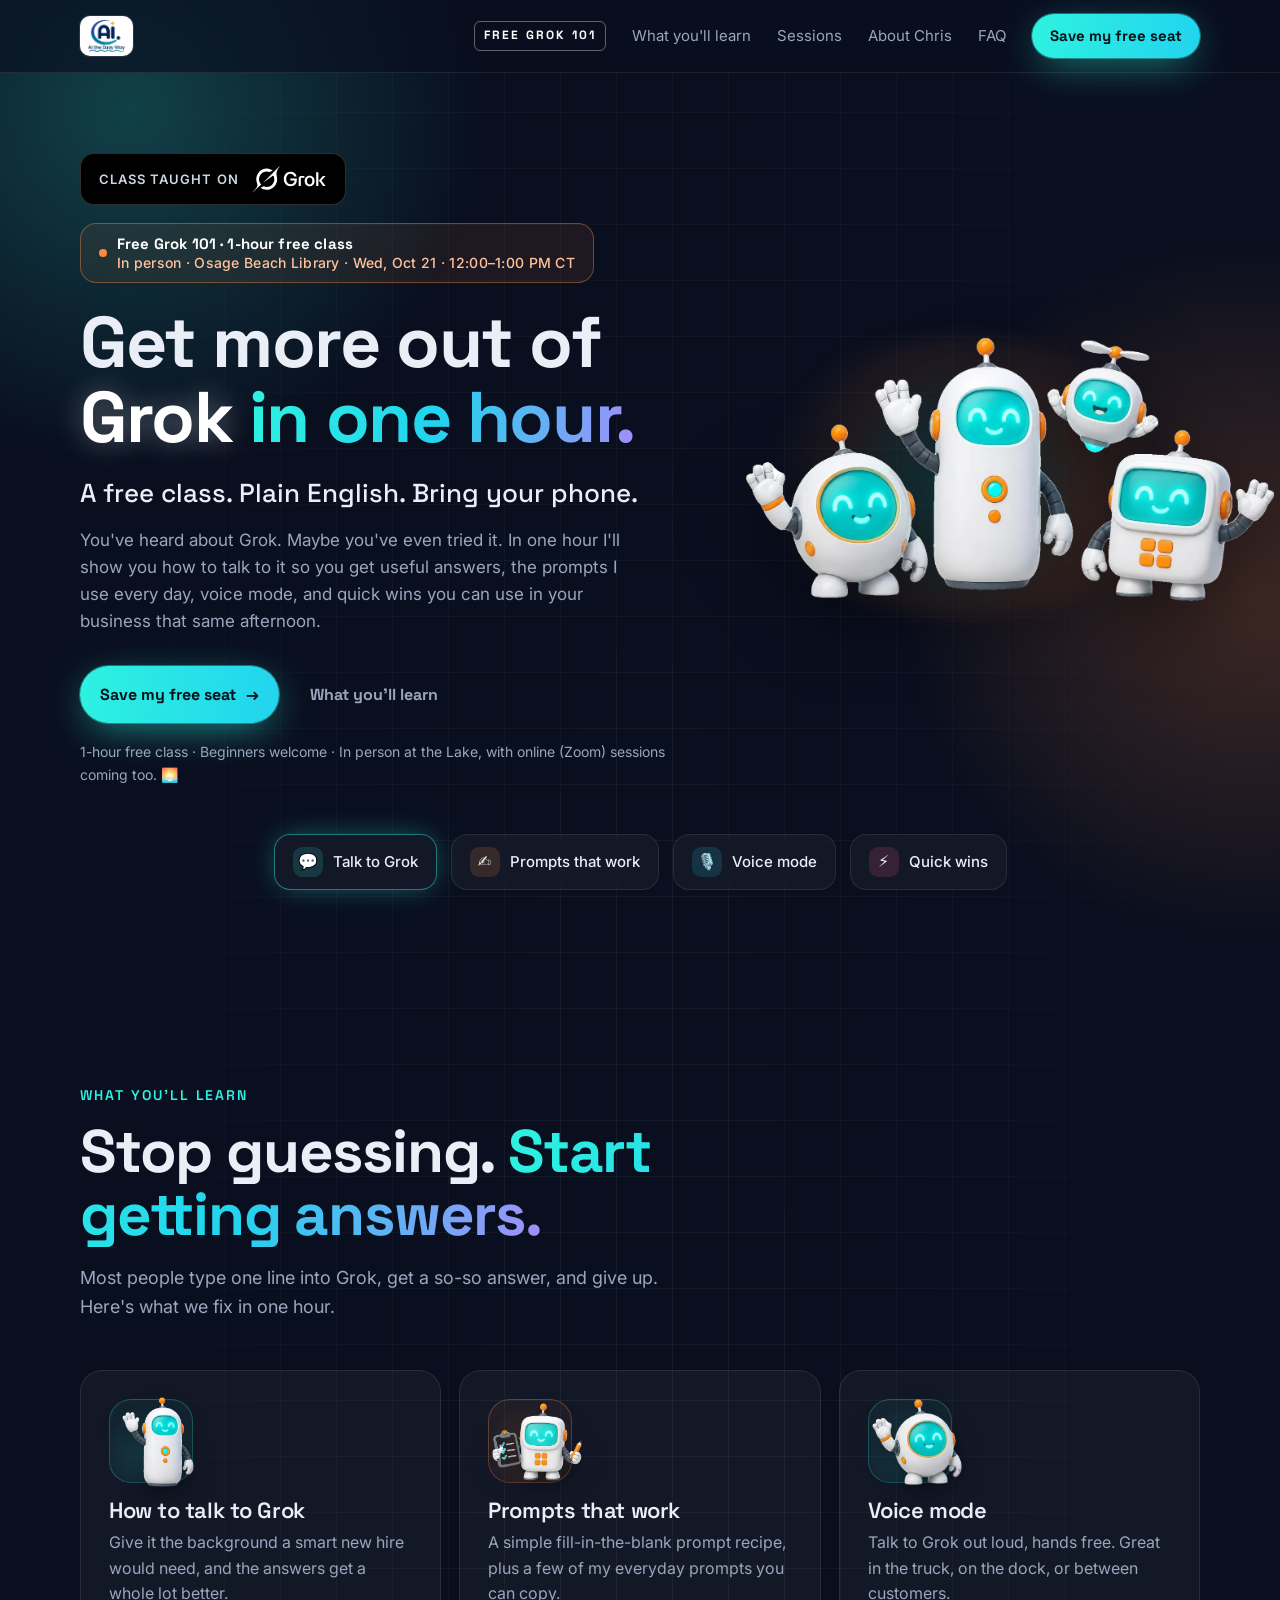
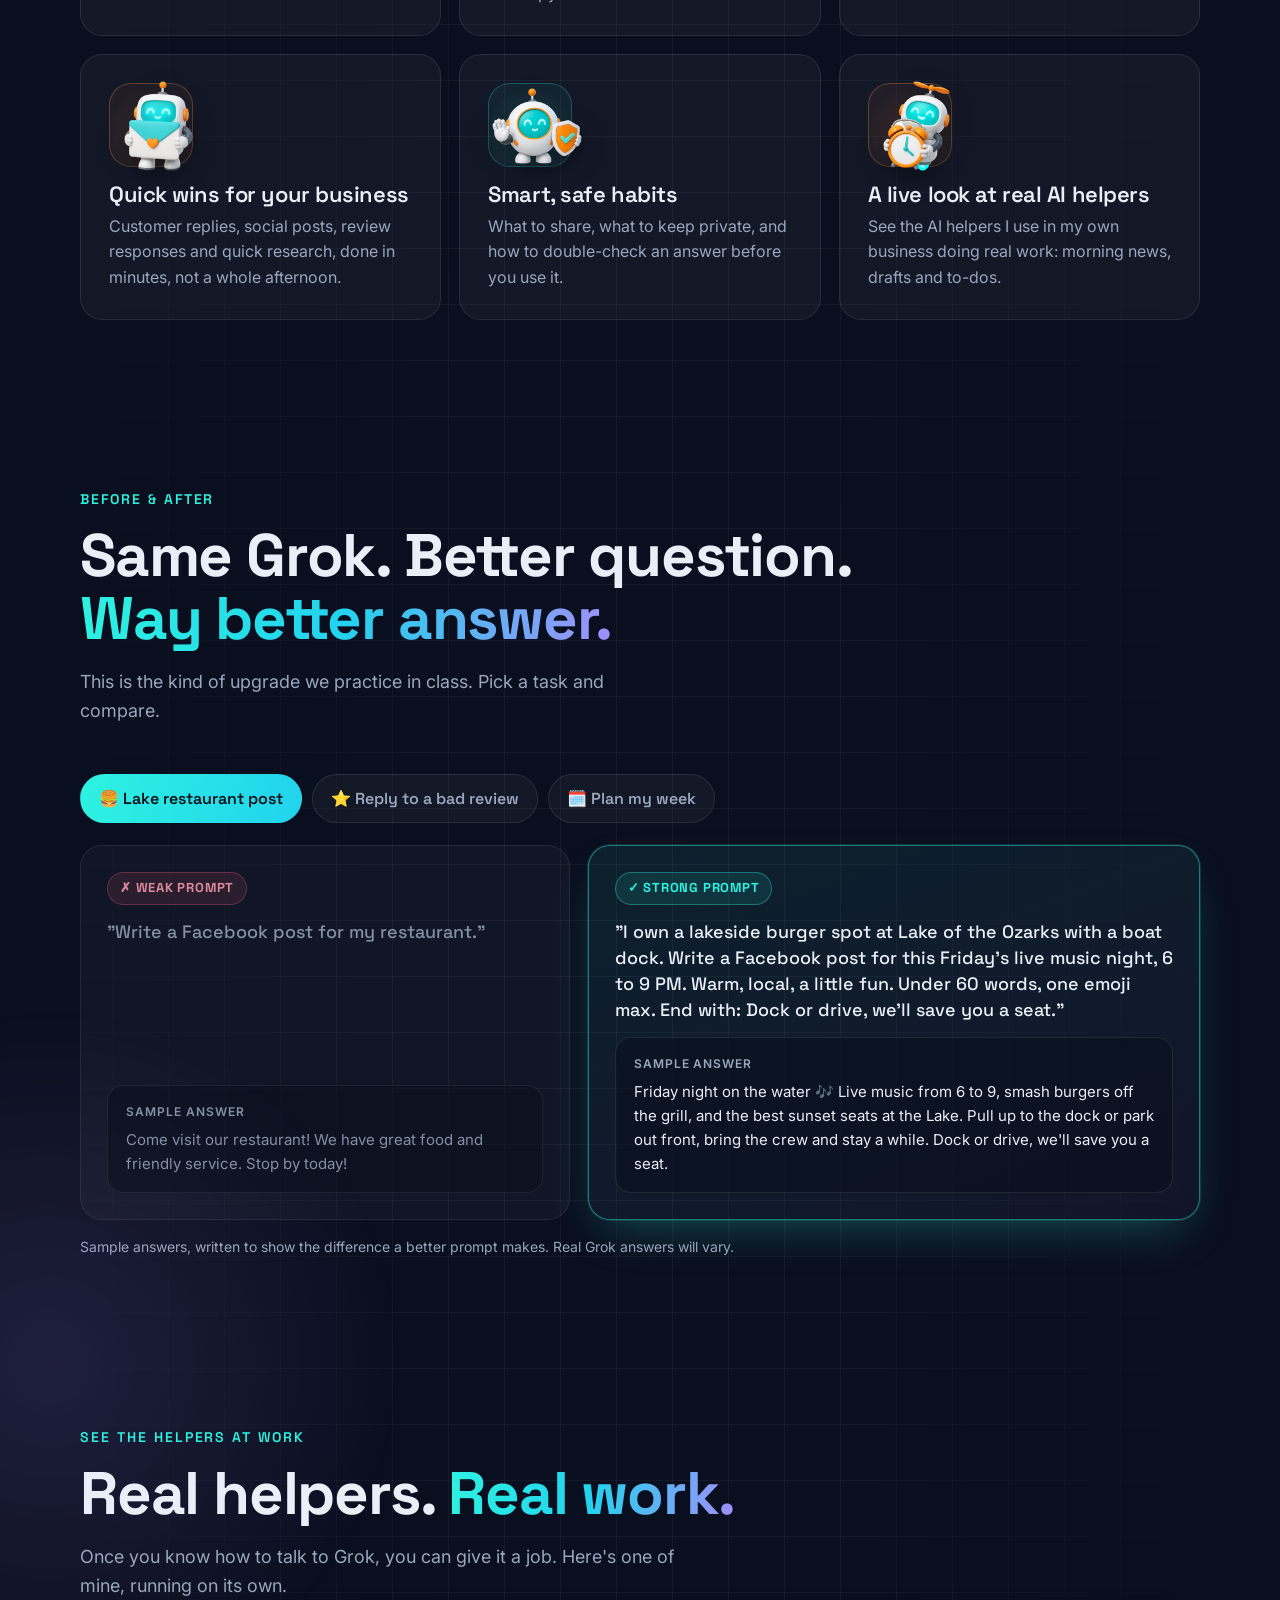
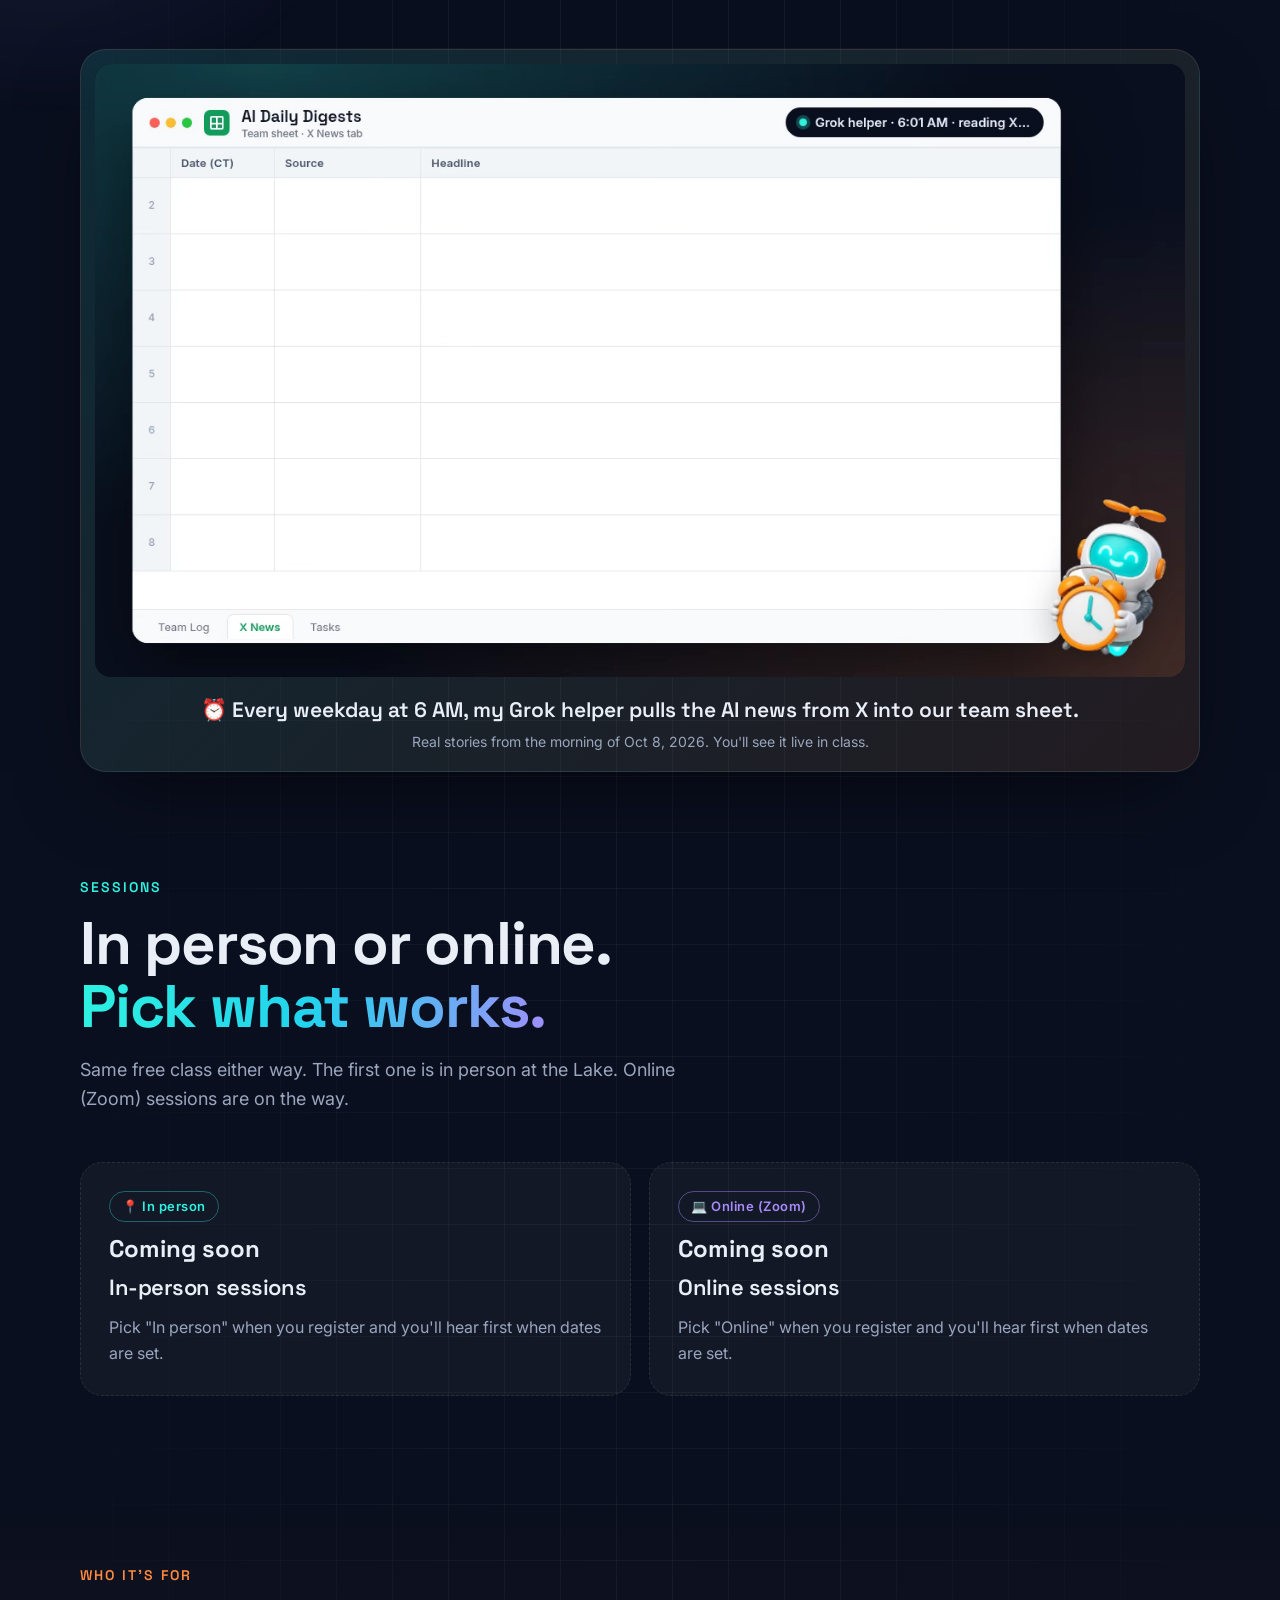
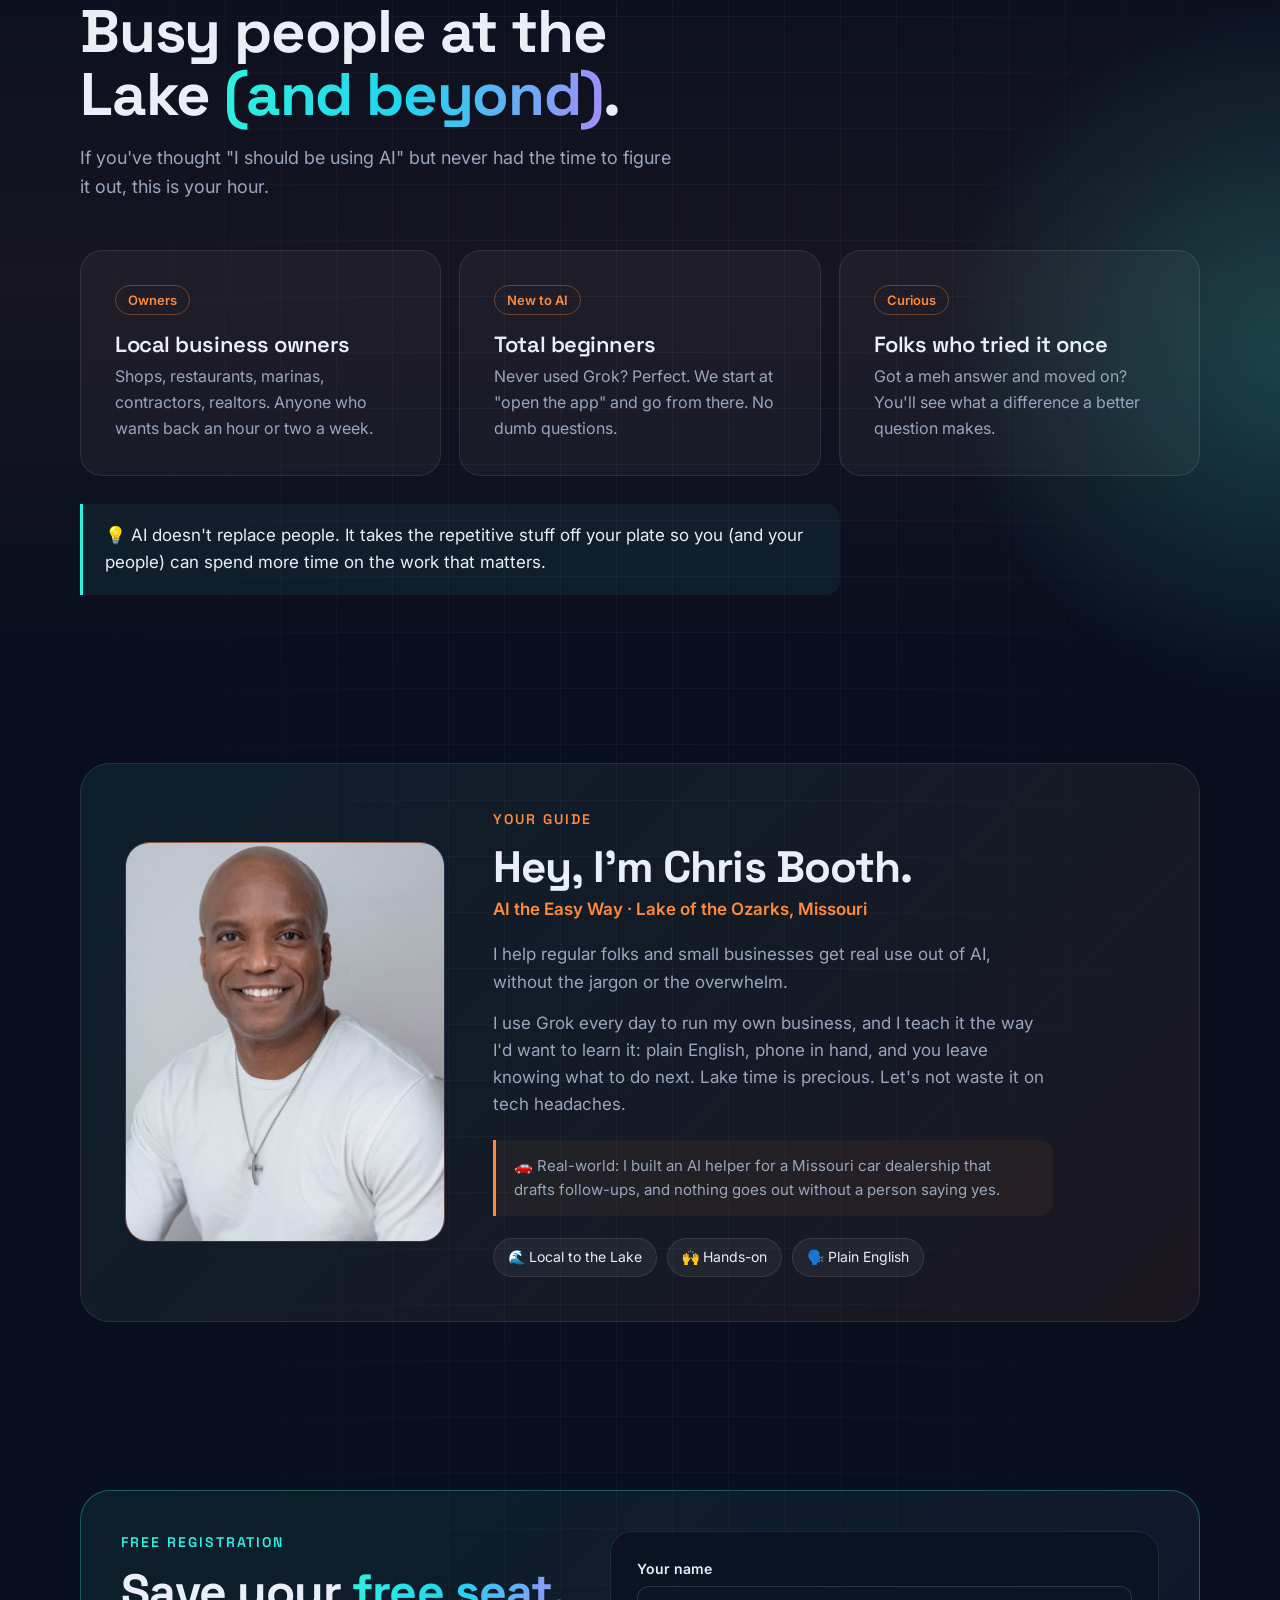
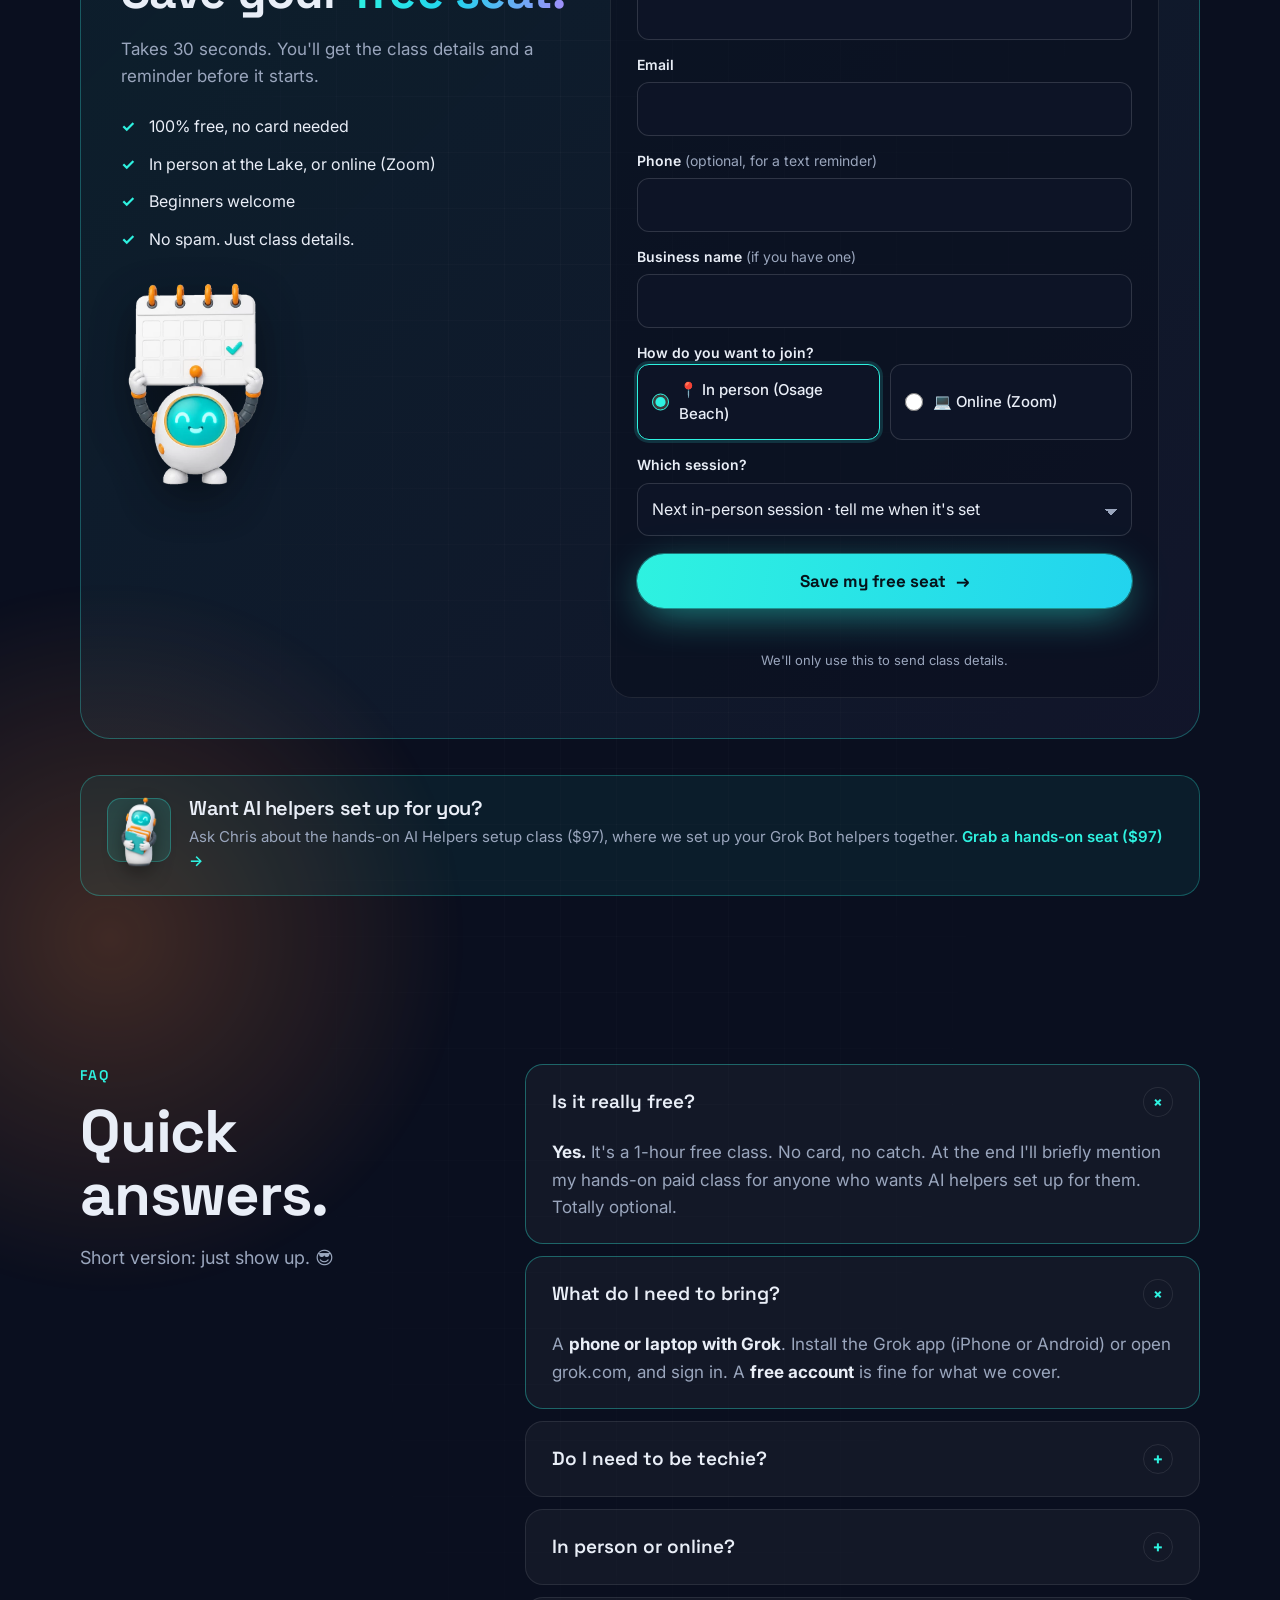
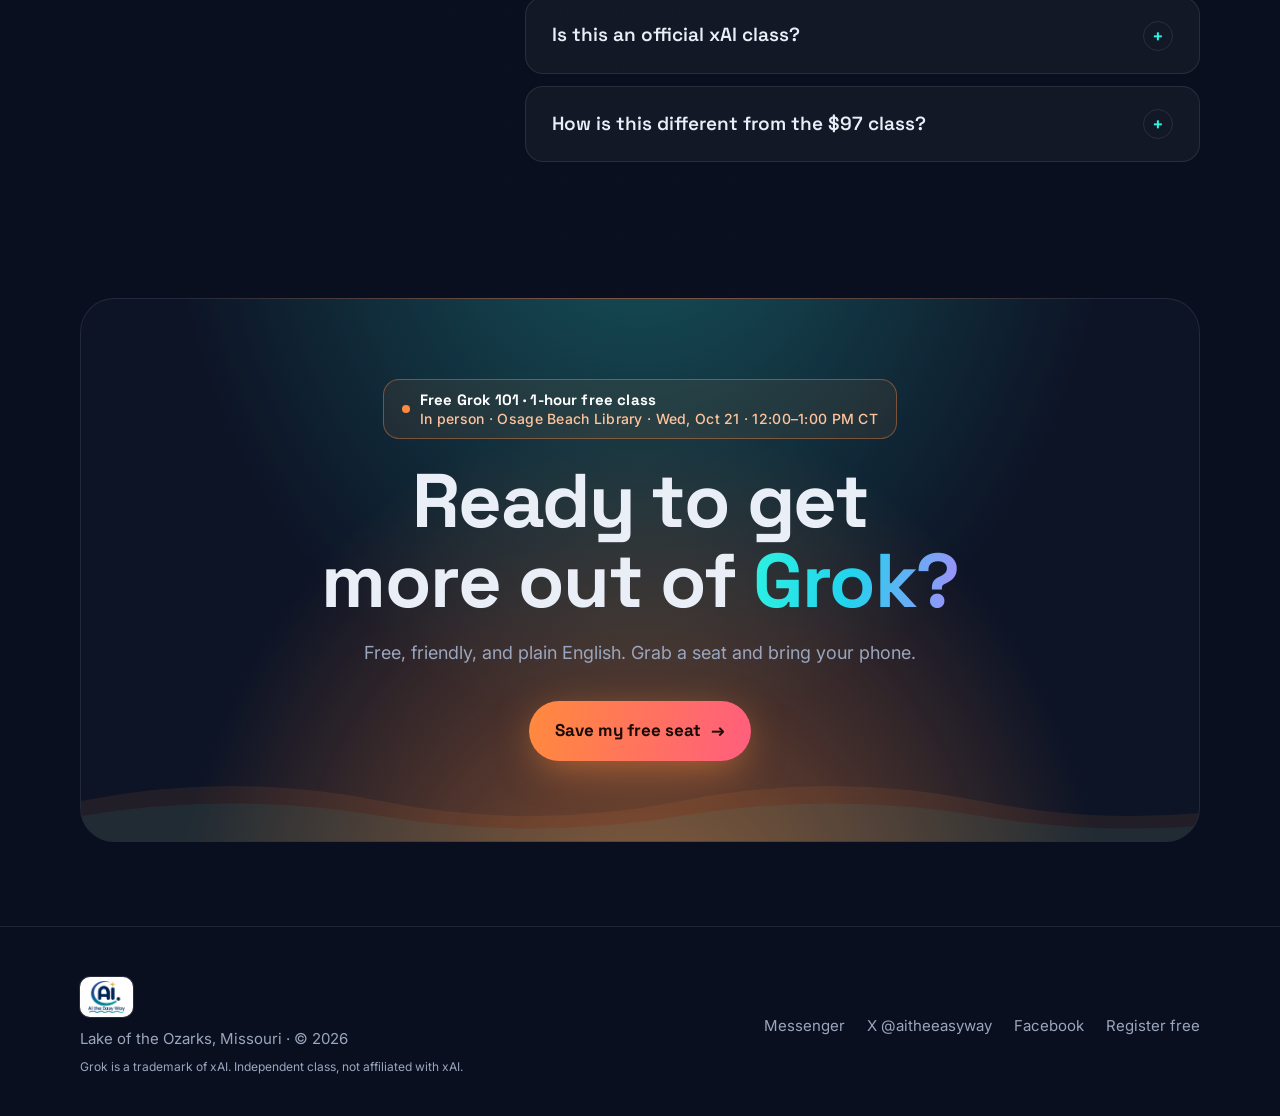
==== commit ce77b95d: "Go live at free.mysihelpers.com: CNAME, drop noindex, canonical + social preview" ====
--- a/index.html
+++ b/index.html
@@ -5,12 +5,17 @@
 <script src="config.js"></script>
 <meta charset="utf-8">
 <meta name="viewport" content="width=device-width, initial-scale=1">
-<meta name="robots" content="noindex"><!-- preview: remove when ready to promote -->
+<link rel="canonical" href="http://free.mysihelpers.com/"><!-- switch to https once GitHub issues the cert -->
 <title>Free Grok 101: Get More Out of Grok in One Hour | AI the Easy Way</title>
 <meta name="description" content="A 1-hour free, beginner-friendly class from AI the Easy Way at the Lake of the Ozarks. Learn how to talk to Grok, prompts that work, voice mode and quick wins for your business. In person and online sessions.">
 <meta property="og:title" content="Free Grok 101: Get More Out of Grok in One Hour">
 <meta property="og:description" content="A 1-hour free, plain-English class for local business owners and beginners. Save your seat.">
 <meta property="og:type" content="website">
+<meta property="og:url" content="http://free.mysihelpers.com/">
+<meta property="og:image" content="http://free.mysihelpers.com/assets/og-image.jpg">
+<meta property="og:image:width" content="1200">
+<meta property="og:image:height" content="630">
+<meta name="twitter:card" content="summary_large_image">
 <meta name="theme-color" content="#0a0f1f">
 <link rel="icon" href="data:image/svg+xml,<svg xmlns='http://www.w3.org/2000/svg' viewBox='0 0 100 100'><text y='.9em' font-size='90'>🌅</text></svg>">
 <link rel="preconnect" href="https://fonts.googleapis.com">
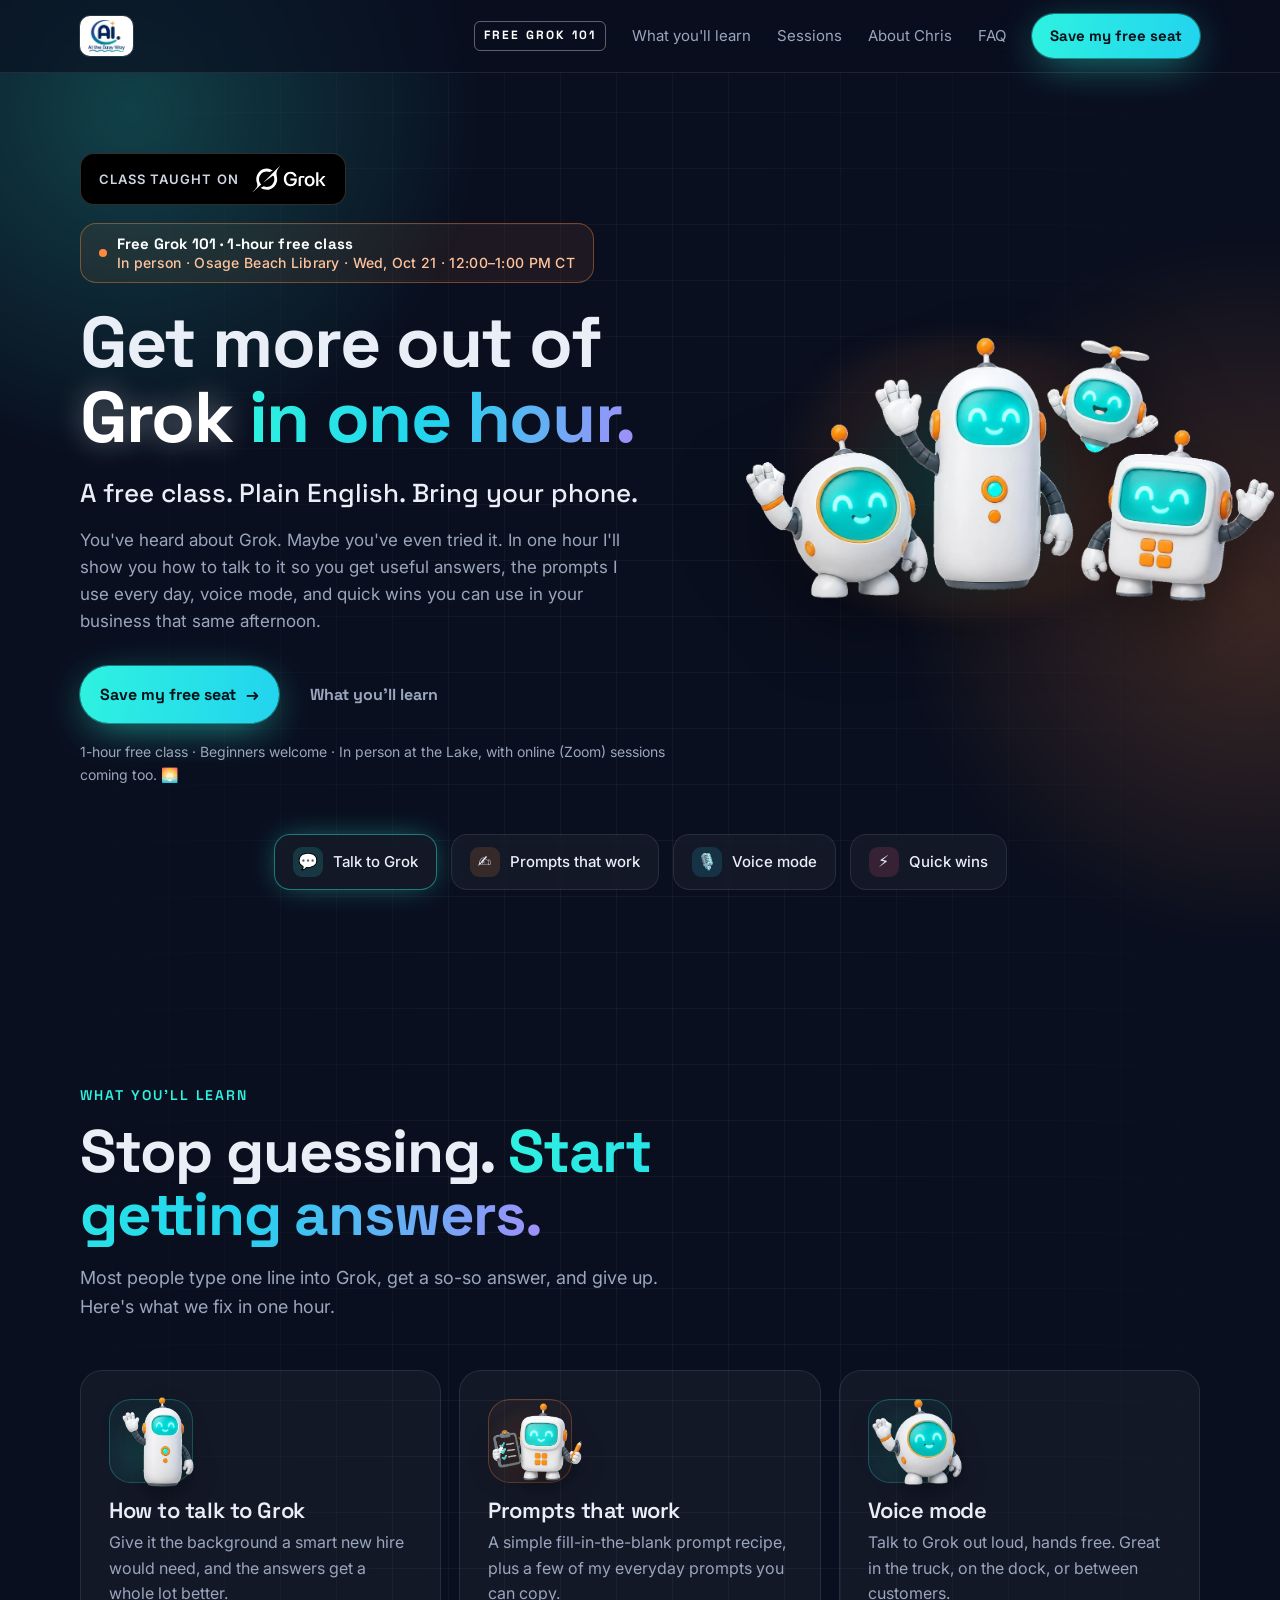
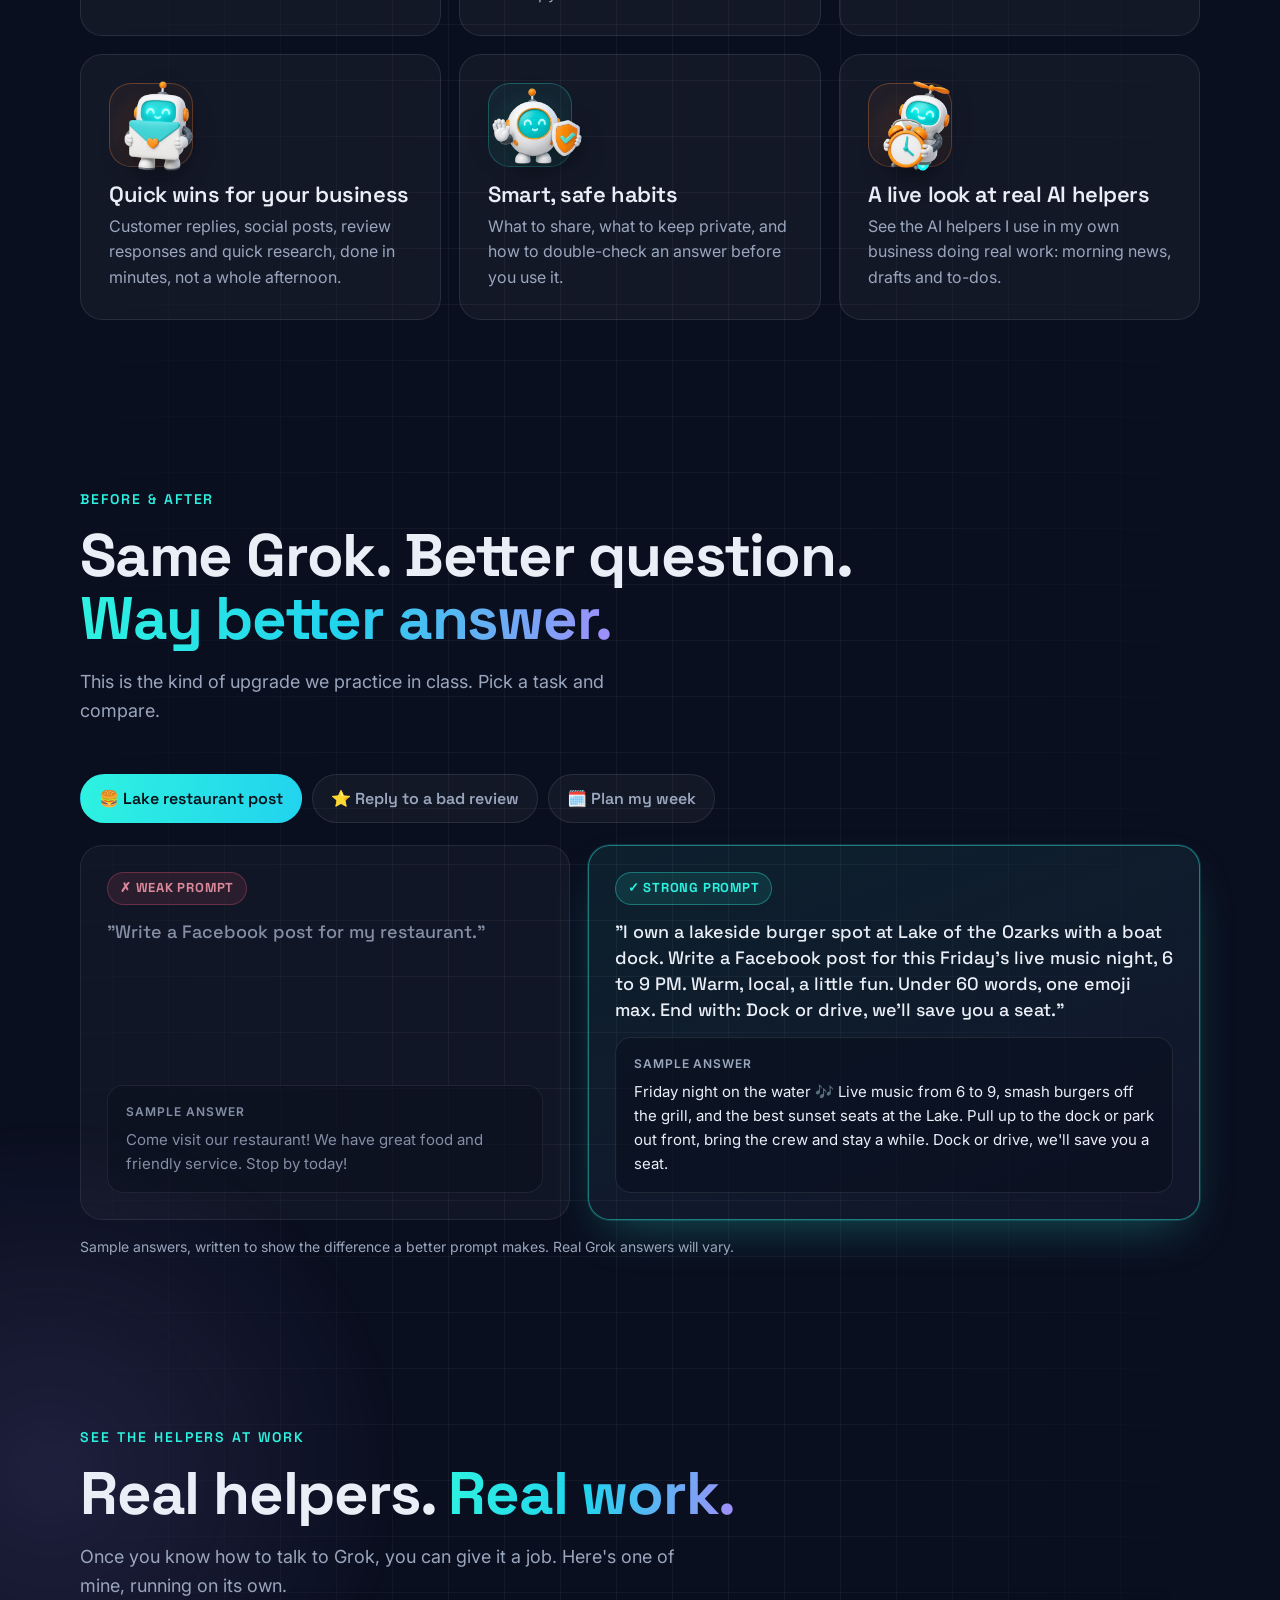
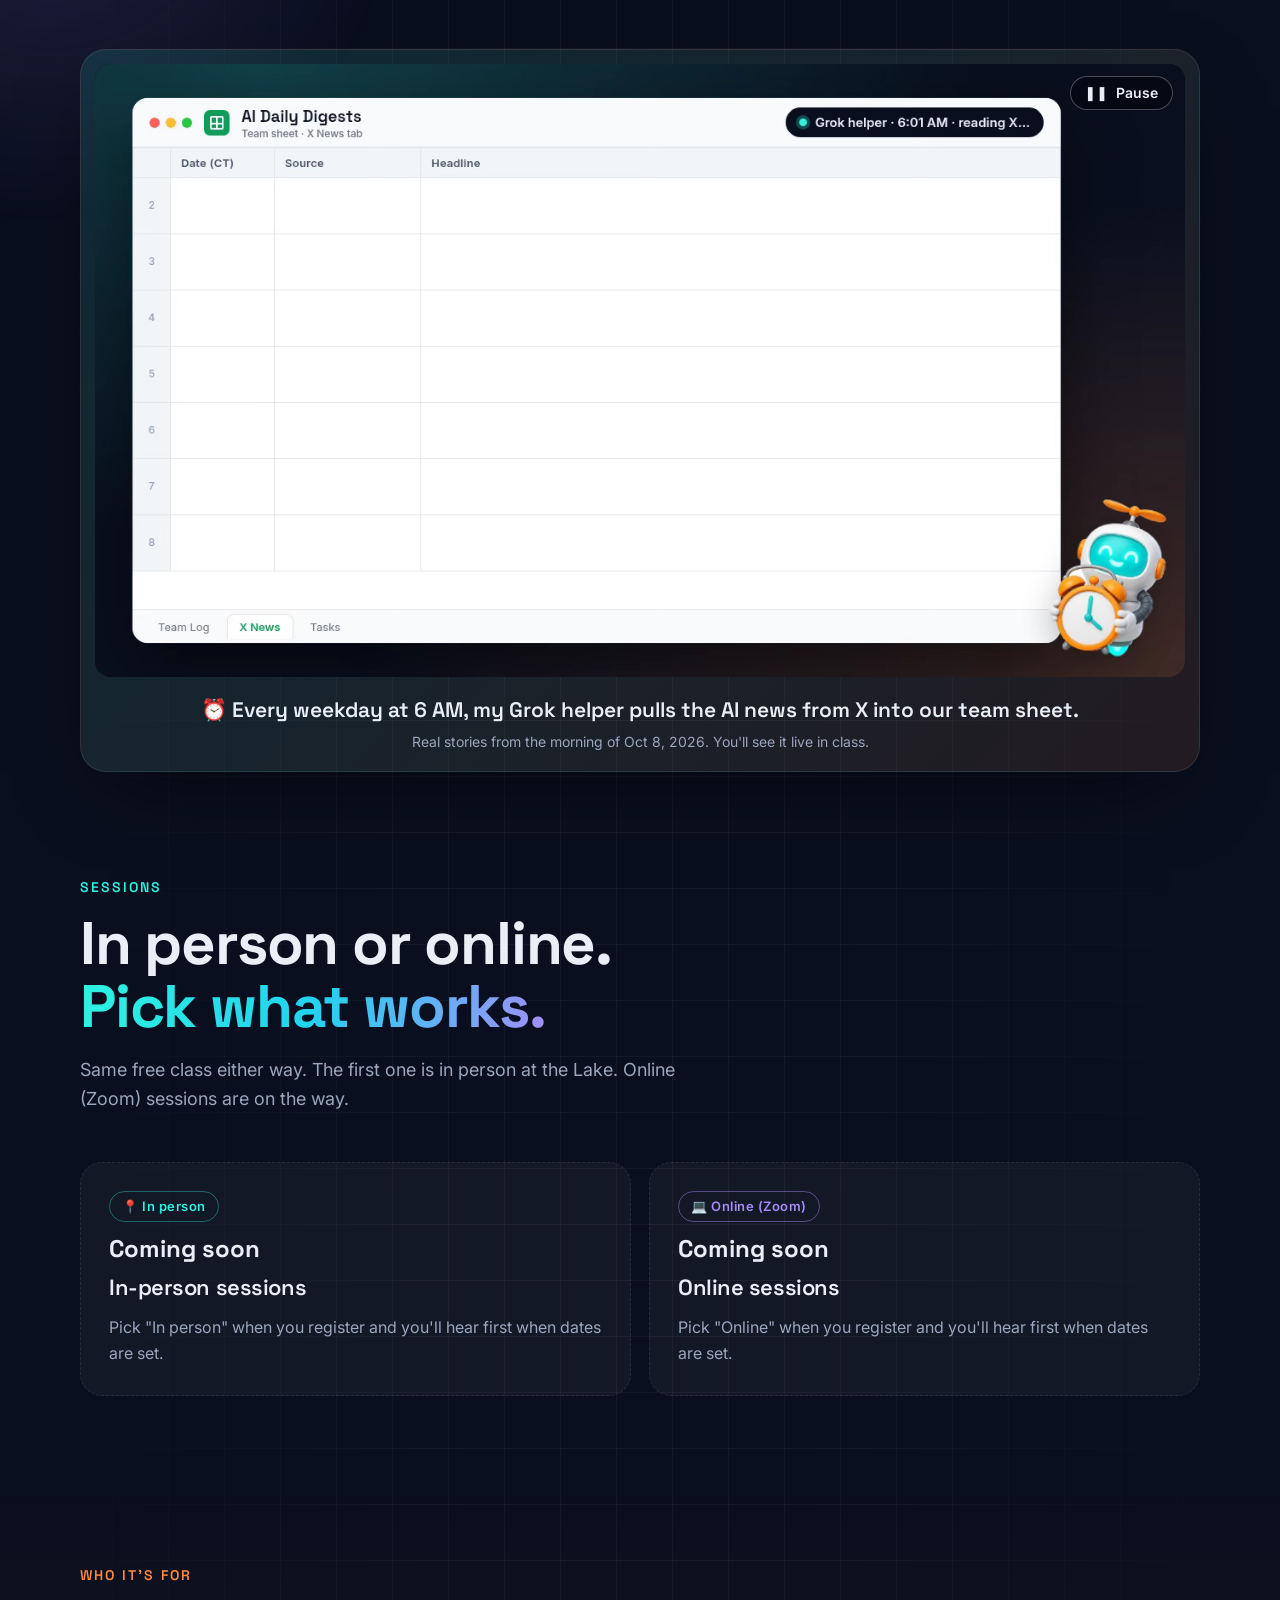
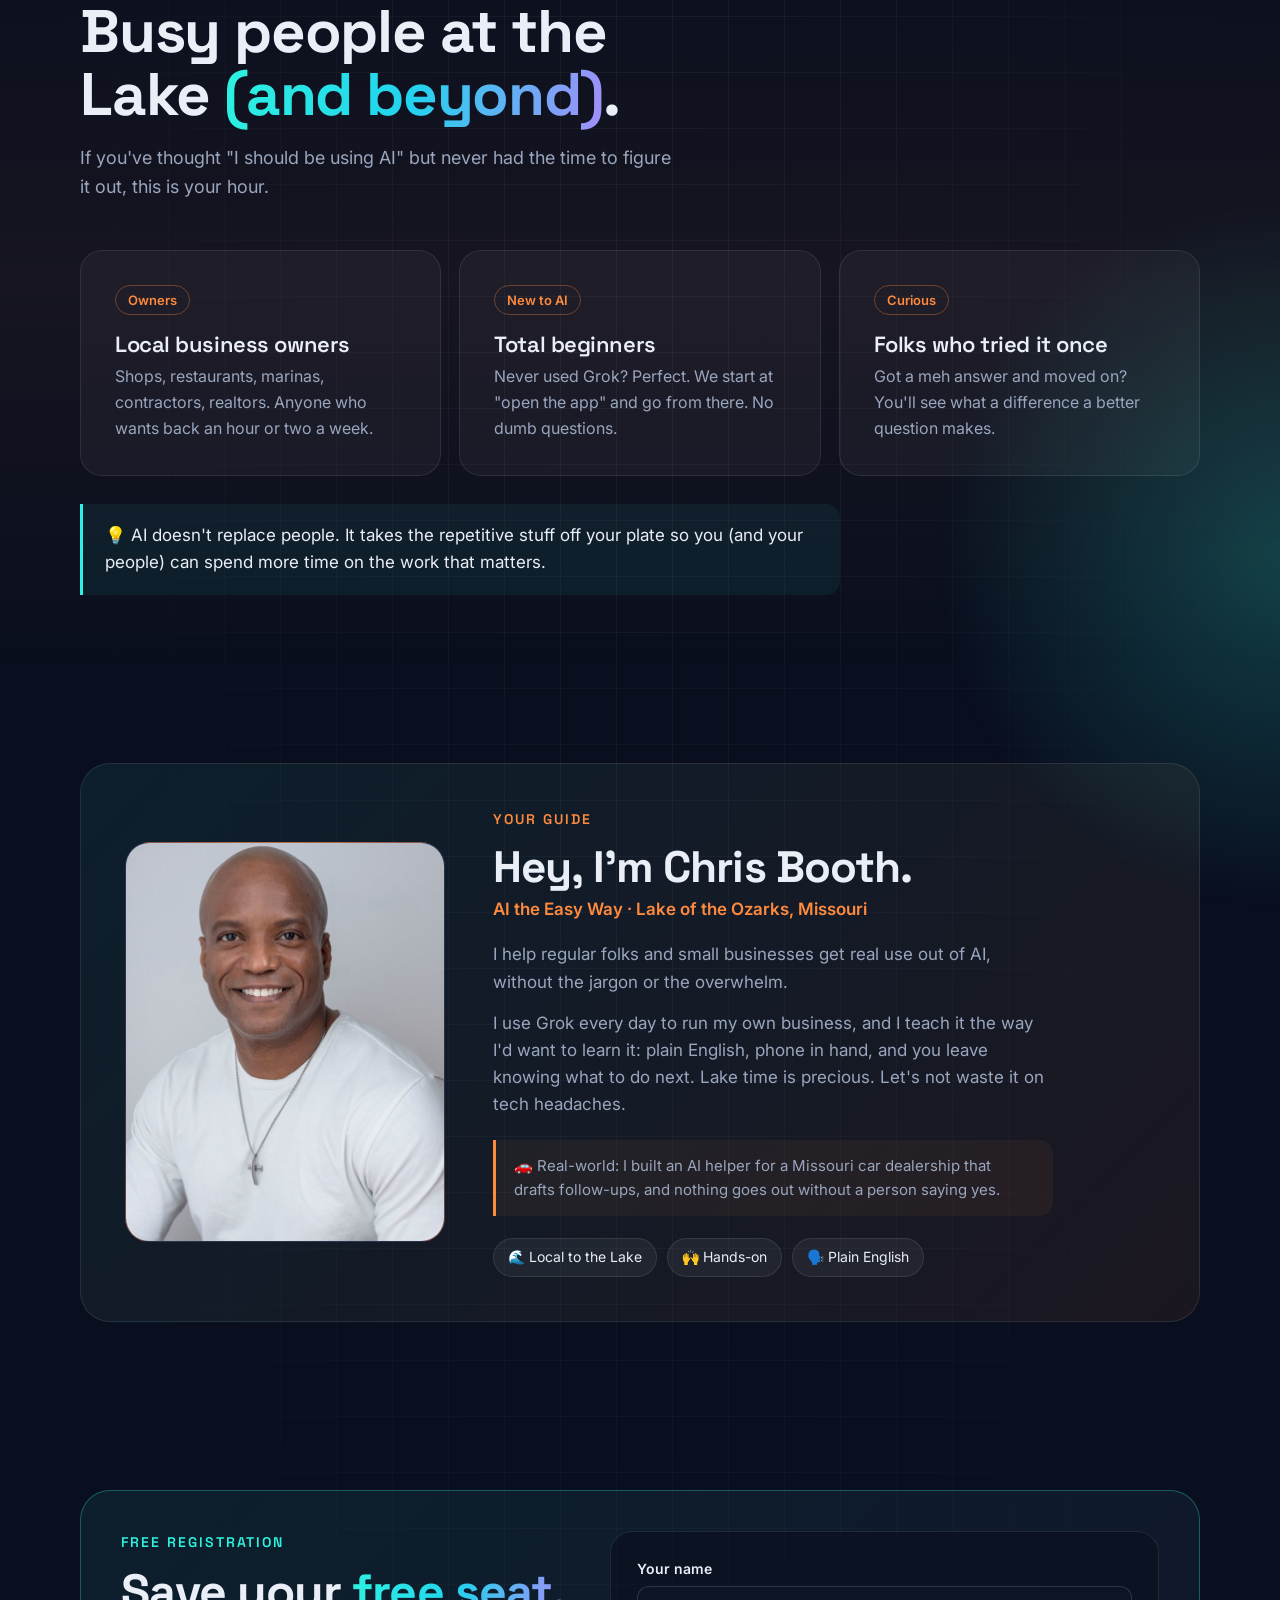
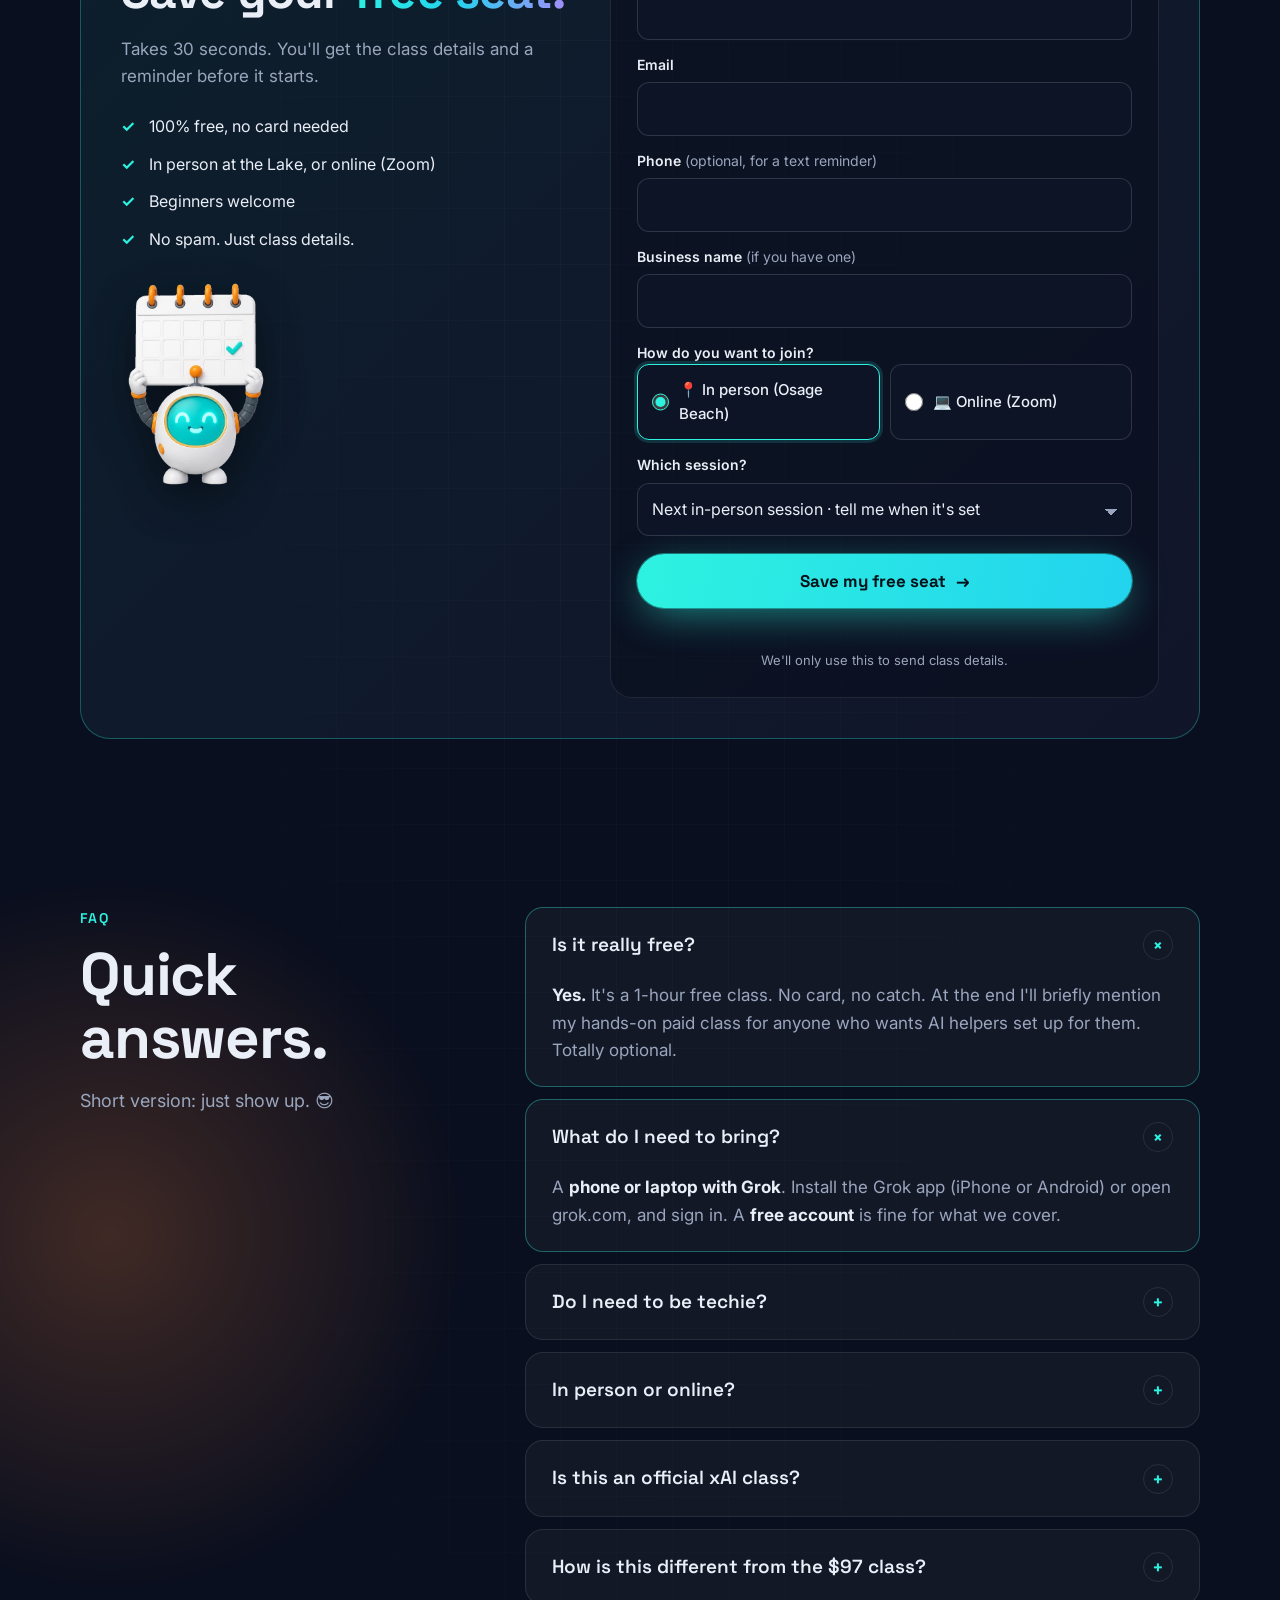
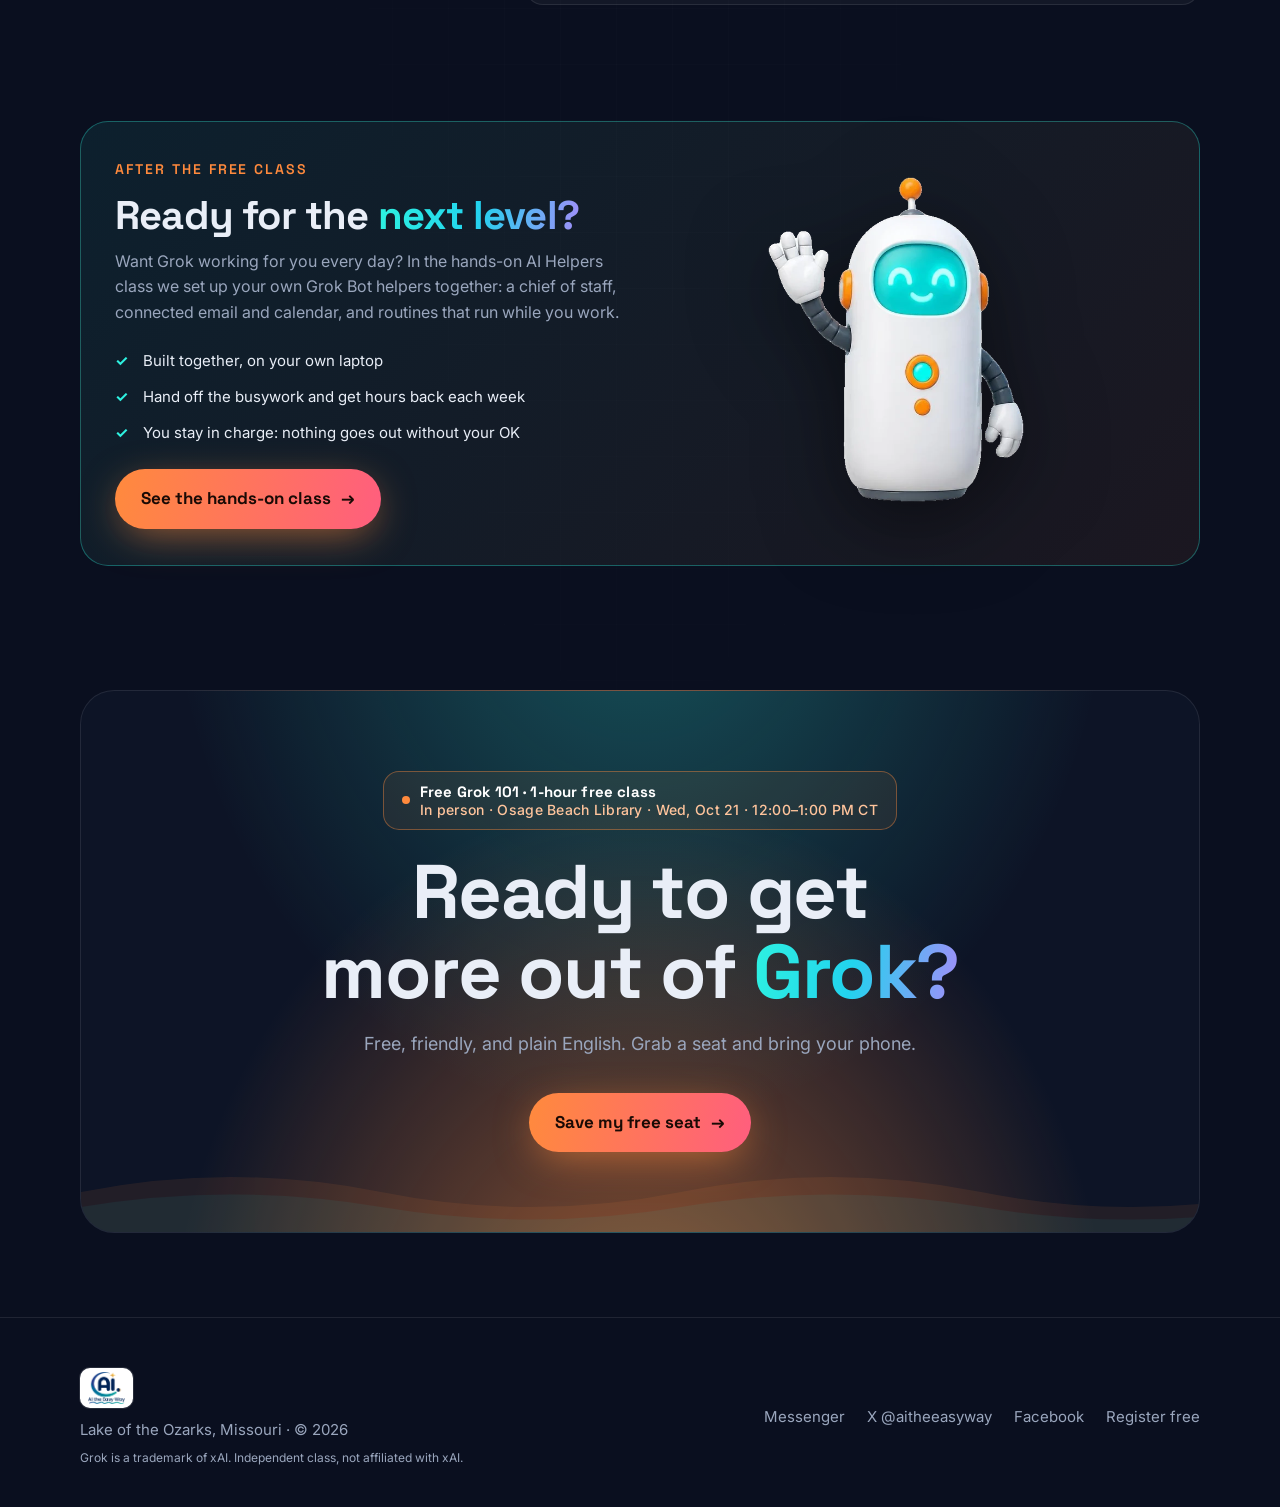
==== commit 45726ab4: "Launch polish: favicons + share tags, next-level section to sales page, QR/src tracking + focus form" ====
--- a/index.html
+++ b/index.html
@@ -9,15 +9,23 @@
 <title>Free Grok 101: Get More Out of Grok in One Hour | AI the Easy Way</title>
 <meta name="description" content="A 1-hour free, beginner-friendly class from AI the Easy Way at the Lake of the Ozarks. Learn how to talk to Grok, prompts that work, voice mode and quick wins for your business. In person and online sessions.">
 <meta property="og:title" content="Free Grok 101: Get More Out of Grok in One Hour">
-<meta property="og:description" content="A 1-hour free, plain-English class for local business owners and beginners. Save your seat.">
+<meta property="og:description" content="A 1-hour free, plain-English class for local business owners and beginners. In person at Osage Beach Library, Wed Oct 21, 12:00 to 1:00 PM CT. Save your seat.">
 <meta property="og:type" content="website">
 <meta property="og:url" content="http://free.mysihelpers.com/">
 <meta property="og:image" content="http://free.mysihelpers.com/assets/og-image.jpg">
 <meta property="og:image:width" content="1200">
 <meta property="og:image:height" content="630">
+<meta property="og:image:alt" content="Free Grok 101: Get more out of Grok in one hour. In person at Osage Beach Library, Wed Oct 21, 12:00 to 1:00 PM CT.">
+<meta property="og:site_name" content="AI the Easy Way">
 <meta name="twitter:card" content="summary_large_image">
+<meta name="twitter:title" content="Free Grok 101: Get More Out of Grok in One Hour">
+<meta name="twitter:description" content="A 1-hour free, plain-English class. In person at Osage Beach Library, Wed Oct 21, 12:00 to 1:00 PM CT. Save your seat.">
+<meta name="twitter:image" content="http://free.mysihelpers.com/assets/og-image.jpg">
 <meta name="theme-color" content="#0a0f1f">
-<link rel="icon" href="data:image/svg+xml,<svg xmlns='http://www.w3.org/2000/svg' viewBox='0 0 100 100'><text y='.9em' font-size='90'>🌅</text></svg>">
+<link rel="icon" href="favicon.ico" sizes="48x48">
+<link rel="icon" type="image/png" sizes="32x32" href="favicon-32.png">
+<link rel="apple-touch-icon" sizes="180x180" href="apple-touch-icon.png">
+<link rel="manifest" href="site.webmanifest">
 <link rel="preconnect" href="https://fonts.googleapis.com">
 <link rel="preconnect" href="https://fonts.gstatic.com" crossorigin>
 <link href="https://fonts.googleapis.com/css2?family=Space+Grotesk:wght@500;600;700&family=Inter:wght@400;500;600&display=swap" rel="stylesheet">
@@ -25,6 +33,7 @@
 </head>
 <body>
 <script>document.documentElement.classList.add('js')</script>
+<a class="skip" href="#register">Skip to registration</a>
 <div class="bg-glow" aria-hidden="true">
   <div class="blob t" style="top:-300px;left:-280px"></div>
   <div class="blob o" style="top:180px;right:-380px;animation-delay:-6s"></div>
@@ -47,6 +56,7 @@
   </div>
 </nav>
 
+<main id="main">
 <header class="hero" id="top">
   <div class="grid-bg" aria-hidden="true"></div>
   <div class="wrap" style="position:relative">
@@ -63,7 +73,7 @@
         <p class="sub">A free class. Plain English. Bring your phone.</p>
         <p class="lede">You've heard about Grok. Maybe you've even tried it. In one hour I'll show you how to talk to it so you get useful answers, the prompts I use every day, voice mode, and quick wins you can use in your business that same afternoon.</p>
         <div class="cta-row">
-          <a class="btn btn-primary" href="#register">Save my free seat <span class="arrow">→</span></a>
+          <a class="btn btn-primary" href="#register">Save my free seat <span class="arrow" aria-hidden="true">→</span></a>
           <a class="btn btn-ghost btn-textlink" href="#learn">What you'll learn</a>
         </div>
         <p class="tiny">1-hour free class · Beginners welcome · In person at the Lake, with online (Zoom) sessions coming too. 🌅</p>
@@ -147,11 +157,12 @@
     <span class="eyebrow reveal">See the helpers at work</span>
     <h2 class="reveal">Real helpers. <span class="grad-text">Real work.</span></h2>
     <p class="section-sub reveal">Once you know how to talk to Grok, you can give it a job. Here's one of mine, running on its own.</p>
-    <figure class="clip-frame reveal">
+    <figure class="clip-frame reveal" style="position:relative">
       <video autoplay muted loop playsinline preload="metadata" poster="assets/clip/helpers-at-work-poster.jpg" aria-label="Animation: a Grok helper adds this morning's AI news stories from X, row by row, into a team spreadsheet" width="1280" height="720">
         <source src="assets/clip/helpers-at-work.webm" type="video/webm">
         <source src="assets/clip/helpers-at-work.mp4" type="video/mp4">
       </video>
+      <button class="clip-toggle" type="button" aria-pressed="false" aria-label="Pause animation"><span aria-hidden="true">❚❚</span><span class="ct-txt">Pause</span></button>
       <figcaption>⏰ Every weekday at 6 AM, my Grok helper pulls the AI news from X into our team sheet.<small>Real stories from the morning of Oct 8, 2026. You'll see it live in class.</small></figcaption>
     </figure>
   </div>
@@ -232,10 +243,10 @@
         <div class="reg-art" aria-hidden="true"><picture><source srcset="assets/helpers/helper-calendar.webp" type="image/webp"><img src="assets/helpers/helper-calendar.png" alt=""></picture></div>
       </div>
       <form class="reg" id="reg-form" novalidate>
-        <div class="field"><label for="f-name">Your name</label><input id="f-name" name="name" autocomplete="name" required></div>
-        <div class="field"><label for="f-email">Email</label><input id="f-email" name="email" type="email" autocomplete="email" required></div>
-        <div class="field"><label for="f-phone">Phone <span class="opt">(optional, for a text reminder)</span></label><input id="f-phone" name="phone" type="tel" autocomplete="tel"></div>
-        <div class="field"><label for="f-biz">Business name <span class="opt">(if you have one)</span></label><input id="f-biz" name="business" autocomplete="organization"></div>
+        <div class="field"><label for="f-name">Your name</label><input id="f-name" name="name" type="text" autocomplete="name" autocapitalize="words" enterkeyhint="next" required aria-required="true"></div>
+        <div class="field"><label for="f-email">Email</label><input id="f-email" name="email" type="email" inputmode="email" autocomplete="email" autocapitalize="off" spellcheck="false" enterkeyhint="next" required aria-required="true"></div>
+        <div class="field"><label for="f-phone">Phone <span class="opt">(optional, for a text reminder)</span></label><input id="f-phone" name="phone" type="tel" inputmode="tel" autocomplete="tel" enterkeyhint="next"></div>
+        <div class="field"><label for="f-biz">Business name <span class="opt">(if you have one)</span></label><input id="f-biz" name="business" type="text" autocomplete="organization" autocapitalize="words" enterkeyhint="next"></div>
         <fieldset class="field"><legend>How do you want to join?</legend>
           <div class="fmt-pick">
             <label><input type="radio" name="format" value="In person" checked> 📍 In person (Osage Beach)</label>
@@ -244,21 +255,12 @@
         </fieldset>
         <div class="field"><label for="f-session">Which session?</label><select id="f-session" name="session"></select></div>
         <div class="hp" aria-hidden="true"><label>Leave blank<input name="company_site" tabindex="-1" autocomplete="off"></label></div>
-        <button class="btn btn-primary" type="submit">Save my free seat <span class="arrow">→</span></button>
-        <p class="form-status" id="form-status" role="status"></p>
+        <button class="btn btn-primary" type="submit">Save my free seat <span class="arrow" aria-hidden="true">→</span></button>
+        <p class="form-status" id="form-status" role="status" aria-live="polite"></p>
         <p class="form-note">We'll only use this to send class details.</p>
       </form>
     </div>
 
-    <div class="tease reveal">
-      <div class="tease-card">
-        <div class="ic ic-helper" aria-hidden="true"><picture><source srcset="assets/helpers/helper-files.webp" type="image/webp"><img src="assets/helpers/helper-files.png" alt=""></picture></div>
-        <div>
-          <h3>Want AI helpers set up for you?</h3>
-          <p>Ask Chris about the hands-on AI Helpers setup class ($97), where we set up your Grok Bot helpers together. <a data-paid href="https://buy.stripe.com/8x2eV52QE9wM2PK5do8AE04" target="_blank" rel="noopener">Grab a hands-on seat ($97) →</a></p>
-        </div>
-      </div>
-    </div>
   </div>
 </section>
 
@@ -273,8 +275,29 @@
       <details class="reveal"><summary>Do I need to be techie?<span class="plus">+</span></summary><div class="ans"><strong>Nope.</strong> If you can send a text, you're good. We go step by step.</div></details>
       <details class="reveal"><summary>In person or online?<span class="plus">+</span></summary><div class="ans">Both. The first session is <strong>in person at Osage Beach Library, Wed, Oct 21, 12:00 to 1:00 PM CT</strong>. Online (Zoom) sessions are coming. Pick the one you want when you register, and Zoom folks get the link by email.</div></details>
       <details class="reveal"><summary>Is this an official xAI class?<span class="plus">+</span></summary><div class="ans">No. It's an independent class from AI the Easy Way that teaches you to use Grok. Not affiliated with or endorsed by xAI.</div></details>
-      <details class="reveal"><summary>How is this different from the $97 class?<span class="plus">+</span></summary><div class="ans">This free class is about <strong>using Grok</strong> well. The paid <a data-paid href="https://buy.stripe.com/8x2eV52QE9wM2PK5do8AE04" target="_blank" rel="noopener" style="color:var(--teal)">hands-on AI Helpers setup class ($97)</a> is where we set up your Grok Bot helpers together, for your business. Ask Chris about it.</div></details>
-    </div>
+      <details class="reveal"><summary>How is this different from the $97 class?<span class="plus">+</span></summary><div class="ans">This free class is about <strong>using Grok</strong> well. The paid <a data-sales href="http://mysihelpers.com/" style="color:var(--teal)">hands-on AI Helpers class ($97)</a> is where we set up your own Grok Bot helpers together, for your business. Totally optional.</div></details>
+    </div>
+    </div>
+  </div>
+</section>
+
+<section id="next-level" class="upsell next-level">
+  <div class="wrap">
+    <div class="upsell-box reveal">
+      <div>
+        <span class="eyebrow o">After the free class</span>
+        <h2>Ready for the <span class="grad-text">next level?</span></h2>
+        <p class="lede">Want Grok working for you every day? In the hands-on AI Helpers class we set up your own Grok Bot helpers together: a chief of staff, connected email and calendar, and routines that run while you work.</p>
+        <ul>
+          <li>Built together, on your own laptop</li>
+          <li>Hand off the busywork and get hours back each week</li>
+          <li>You stay in charge: nothing goes out without your OK</li>
+        </ul>
+        <div class="cta-row" style="justify-content:flex-start;margin-top:18px">
+          <a class="btn btn-sunset" data-sales href="http://mysihelpers.com/">See the hands-on class <span class="arrow" aria-hidden="true">→</span></a>
+        </div>
+      </div>
+      <div class="nl-art" aria-hidden="true"><picture><source srcset="assets/helpers/helper-chief.webp" type="image/webp"><img src="assets/helpers/helper-chief.png" alt=""></picture></div>
     </div>
   </div>
 </section>
@@ -286,7 +309,7 @@
       <h2>Ready to get more out of <span class="grad-text">Grok?</span></h2>
       <p>Free, friendly, and plain English. Grab a seat and bring your phone.</p>
       <div class="cta-row">
-        <a class="btn btn-sunset" href="#register">Save my free seat <span class="arrow">→</span></a>
+        <a class="btn btn-sunset" href="#register">Save my free seat <span class="arrow" aria-hidden="true">→</span></a>
       </div>
       <svg class="waves" viewBox="0 0 1200 90" preserveAspectRatio="none" aria-hidden="true">
         <path d="M0 50 Q150 20 300 50 T600 50 T900 50 T1200 50 V90 H0Z" fill="rgba(255,138,61,.18)"/>
@@ -295,6 +318,7 @@
     </div>
   </div>
 </section>
+</main>
 
 <footer>
   <div class="wrap">
@@ -331,7 +355,14 @@
   if (vid && window.matchMedia('(max-width: 640px)').matches){
     vid.classList.add('sq'); vid.poster='assets/clip/helpers-at-work-sq-poster.jpg';
     vid.innerHTML='<source src="assets/clip/helpers-at-work-sq.webm" type="video/webm"><source src="assets/clip/helpers-at-work-sq.mp4" type="video/mp4">';
-    vid.load(); const pl=vid.play(); if(pl&&pl.catch) pl.catch(()=>{});
+    vid.load(); if (!window.matchMedia('(prefers-reduced-motion: reduce)').matches){ const pl=vid.play(); if(pl&&pl.catch) pl.catch(()=>{}); }
+  }
+  // clip: pause/play button (WCAG 2.2.2) + respect reduced motion
+  const tog=document.querySelector('.clip-toggle');
+  if (vid && tog){
+    const setState=paused=>{ tog.setAttribute('aria-pressed', paused); tog.setAttribute('aria-label', paused?'Play animation':'Pause animation'); tog.querySelector('[aria-hidden]').textContent = paused?'▶':'❚❚'; tog.querySelector('.ct-txt').textContent = paused?'Play':'Pause'; };
+    if (window.matchMedia('(prefers-reduced-motion: reduce)').matches){ vid.removeAttribute('autoplay'); vid.autoplay=false; vid.pause(); setState(true); }
+    tog.addEventListener('click',()=>{ if(vid.paused){ const pl=vid.play(); if(pl&&pl.catch) pl.catch(()=>{}); setState(false);} else { vid.pause(); setState(true);} });
   }
   // before / after tabs
   const tabs=[...document.querySelectorAll('.ba-tab')], panels=[...document.querySelectorAll('.ba-panel')];
@@ -347,6 +378,11 @@
   } else if (new URLSearchParams(location.search).has('preview-testimonials')){
     tgrid.appendChild(document.getElementById('testi-placeholder').content.cloneNode(true)); tsec.hidden=false;
   }
+
+  // where they came from (e.g. ?src=chamber on the event QR code); kept for this browser session
+  let src = (new URLSearchParams(location.search).get('src') || '').toLowerCase().replace(/[^a-z0-9_-]/g,'').slice(0,30);
+  try { if (src) sessionStorage.setItem('fg101-src', src); else src = sessionStorage.getItem('fg101-src') || ''; } catch(e) {}
+  const srcNote = src ? (src === 'chamber' ? ' (via chamber QR)' : ' (via ' + src + ')') : '';
 
   // registration form
   const form = document.getElementById('reg-form'), sel = document.getElementById('f-session'), status = document.getElementById('form-status');
@@ -372,7 +408,7 @@
     if (!d.name.trim()) { status.textContent = 'Please add your name.'; form.name.focus(); return; }
     if (!/^[^@\s]+@[^@\s]+\.[^@\s]+$/.test(d.email.trim())) { status.textContent = 'Please check your email address.'; form.email.focus(); return; }
     const sess = SESSIONS.find(s => s.id === d.session);
-    const sessText = sess ? (sess.title + ' · ' + sessionWhen(sess)) : sel.options[sel.selectedIndex].text;
+    const sessText = (sess ? (sess.title + ' · ' + sessionWhen(sess)) : sel.options[sel.selectedIndex].text) + srcNote;
     const next = 'thanks.html?s=' + encodeURIComponent(d.session) + '&f=' + encodeURIComponent(d.format);
     const btn = form.querySelector('button'), btnHtml = btn.innerHTML;
     const mailtoFallback = () => {
@@ -393,7 +429,7 @@
       .catch(mailtoFallback);
   });
 
-  document.querySelectorAll('[data-paid]').forEach(a => a.href = PAID_CLASS_URL);
+  document.querySelectorAll('[data-sales]').forEach(a => a.href = SALES_PAGE_URL);
   document.querySelectorAll('[data-msg]').forEach(a => a.href = MESSENGER_URL);
   document.querySelectorAll('[data-x]').forEach(a => a.href = X_URL);
   document.querySelectorAll('[data-fb]').forEach(a => a.href = FACEBOOK_URL);
@@ -403,6 +439,16 @@
     const io = new IntersectionObserver(es => es.forEach(e => { if (e.isIntersecting) { e.target.classList.add('in'); io.unobserve(e.target); } }), {threshold:.12, rootMargin:'0px 0px -40px 0px'});
     els.forEach(el => io.observe(el));
   } else els.forEach(el => el.classList.add('in'));
+
+  // arriving at #register (event QR code): show the form right away and put the cursor in "Your name"
+  function goRegister(){
+    const box=document.querySelector('#register .reg-box'); if (box) box.classList.add('in');
+    const narrow = window.matchMedia('(max-width: 960px)').matches; // on phones the form sits below the intro, so go straight to it
+    (narrow ? document.getElementById('reg-form') : document.getElementById('register')).scrollIntoView({block:'start'});
+    setTimeout(()=>{ try { document.getElementById('f-name').focus({preventScroll:true}); } catch(e) { document.getElementById('f-name').focus(); } }, 350);
+  }
+  if (location.hash === '#register') { if (document.readyState === 'complete') goRegister(); else window.addEventListener('load', goRegister); }
+  document.querySelectorAll('a[href="#register"]').forEach(a => a.addEventListener('click', () => setTimeout(()=>{ try { document.getElementById('f-name').focus({preventScroll:true}); } catch(e) {} }, 600)));
 })();
 </script>
 </body>
--- a/assets/styles.css
+++ b/assets/styles.css
@@ -356,3 +356,21 @@
 .modal .m-close{position:absolute;top:12px;right:12px;width:36px;height:36px;border-radius:50%;border:1px solid var(--line);background:transparent;color:var(--muted);font-size:20px;cursor:pointer}
 .modal .m-later{margin-top:12px;background:none;border:0;color:var(--muted);font:inherit;font-size:14px;cursor:pointer;text-decoration:underline}
 .clip-frame video.sq{aspect-ratio:1/1}
+
+/* ---- accessibility + launch additions ---- */
+html{scroll-padding-top:96px}
+:focus-visible{outline:3px solid var(--teal);outline-offset:3px;border-radius:6px}
+.btn:focus-visible{outline-offset:4px;border-radius:999px}
+.field input:focus-visible,.field select:focus-visible{outline:2px solid var(--teal);outline-offset:2px}
+.fmt-pick input:focus-visible{outline:2px solid var(--teal);outline-offset:3px}
+.skip{position:absolute;left:12px;top:-60px;z-index:200;background:var(--teal);color:#06121a;font-weight:700;padding:10px 16px;border-radius:10px;text-decoration:none;transition:top .15s}
+.skip:focus{top:12px}
+.clip-toggle{position:absolute;right:26px;top:26px;z-index:2;display:inline-flex;align-items:center;gap:8px;font:600 14px/1 Inter,system-ui,sans-serif;color:#e9eef7;background:rgba(5,8,18,.78);border:1px solid rgba(255,255,255,.28);border-radius:999px;padding:9px 14px;cursor:pointer;backdrop-filter:blur(6px);-webkit-backdrop-filter:blur(6px)}
+.clip-toggle:hover{border-color:var(--teal);color:var(--teal)}
+@media (max-width:720px){.clip-toggle{right:16px;top:16px;padding:8px 12px;font-size:13px}}
+.next-level{padding-top:20px}
+.next-level .upsell-box{border-color:rgba(46,242,224,.32);background:linear-gradient(135deg,rgba(46,242,224,.08),rgba(255,138,61,.07))}
+.next-level .upsell-box h2{max-width:none}
+.nl-art{display:grid;place-items:center}
+.nl-art img{width:min(280px,80%);height:auto;filter:drop-shadow(0 20px 40px rgba(0,0,0,.5))}
+@media (max-width:720px){.nl-art{order:-1}.nl-art img{width:150px}.next-level .cta-row .btn{width:100%;justify-content:center}}
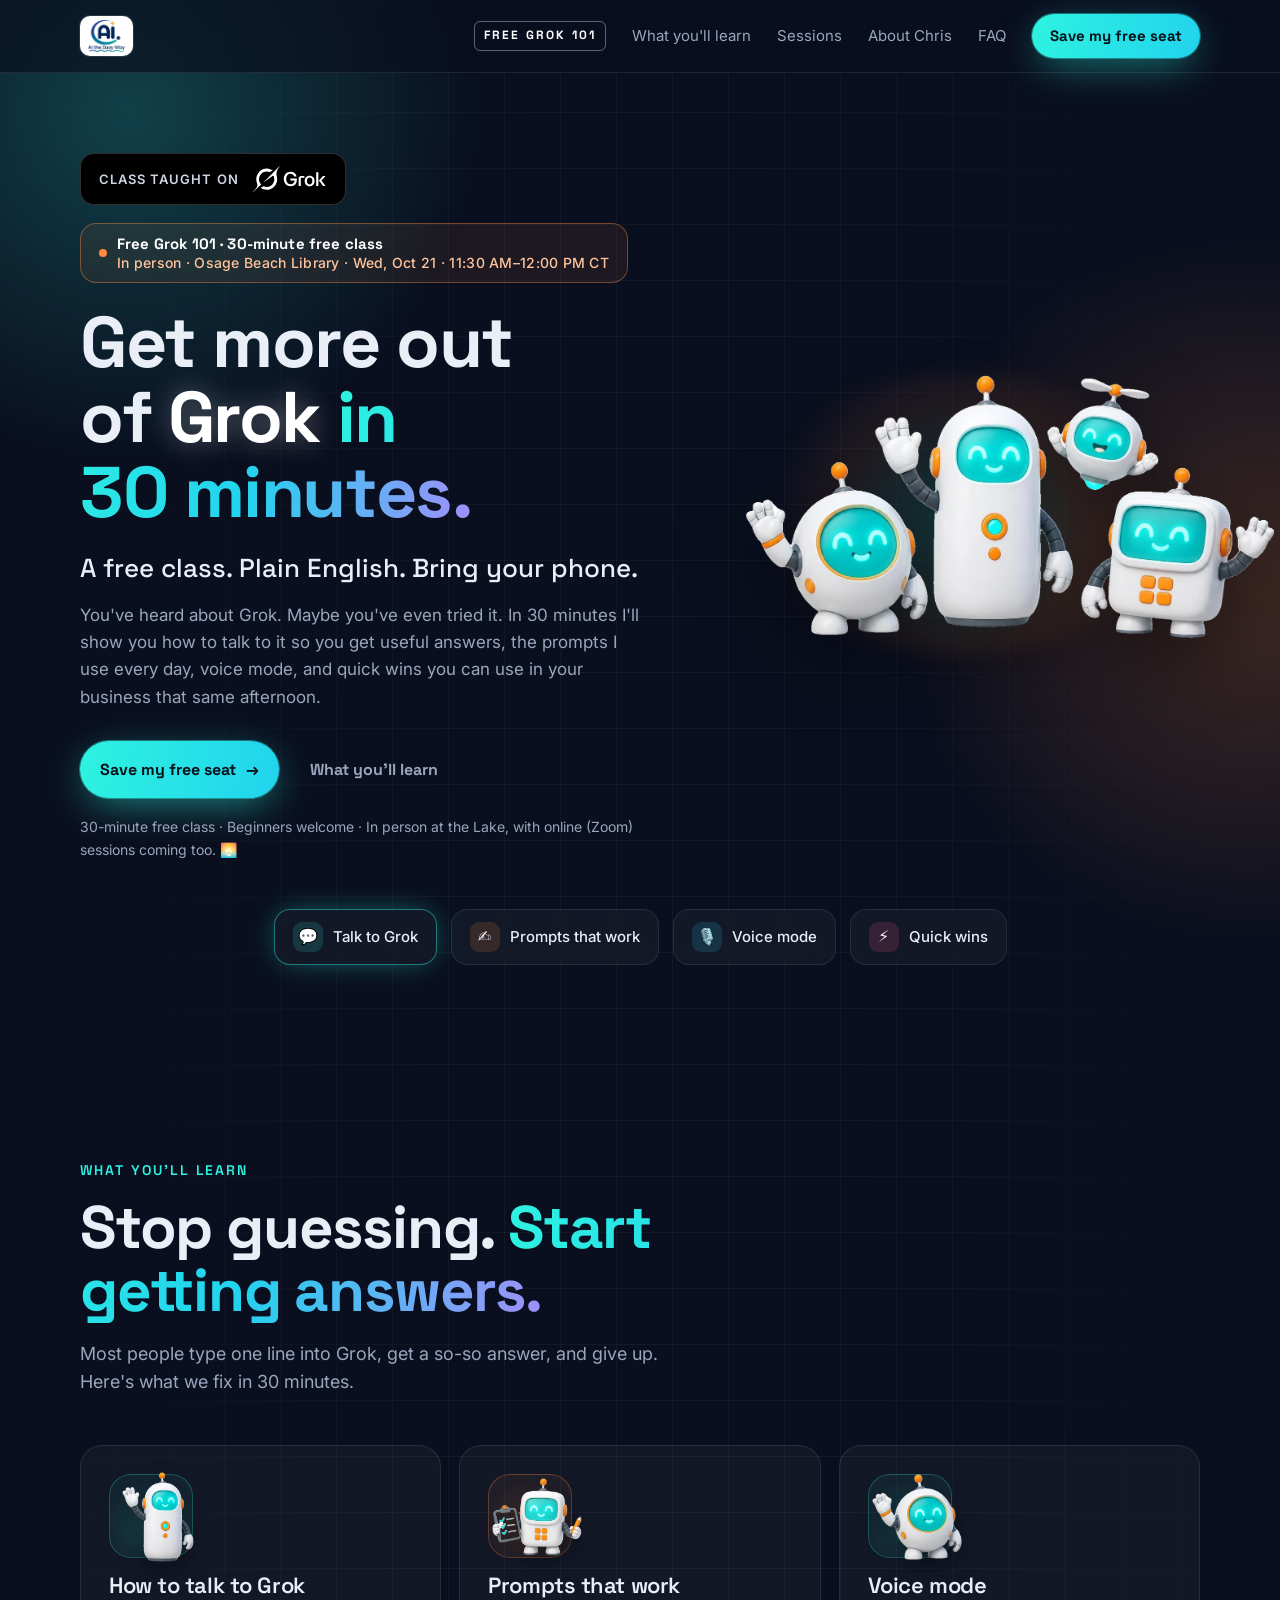
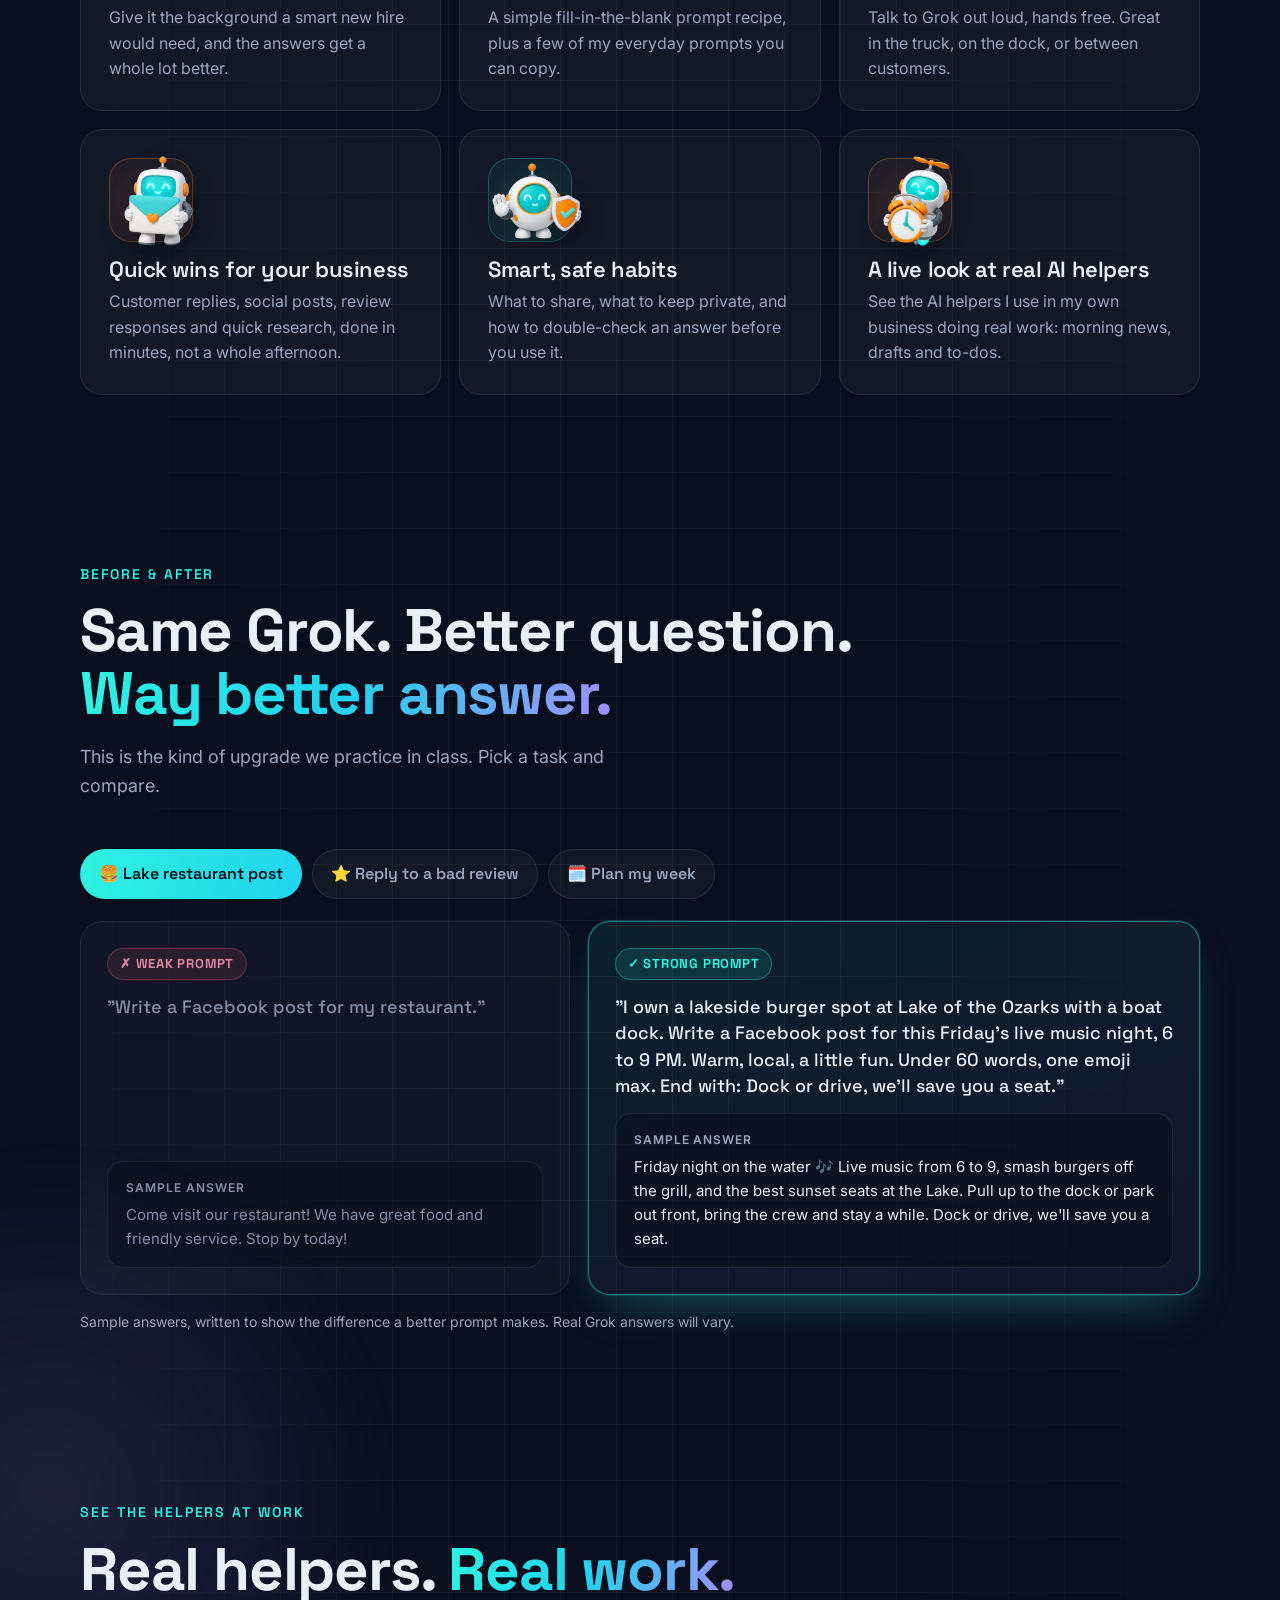
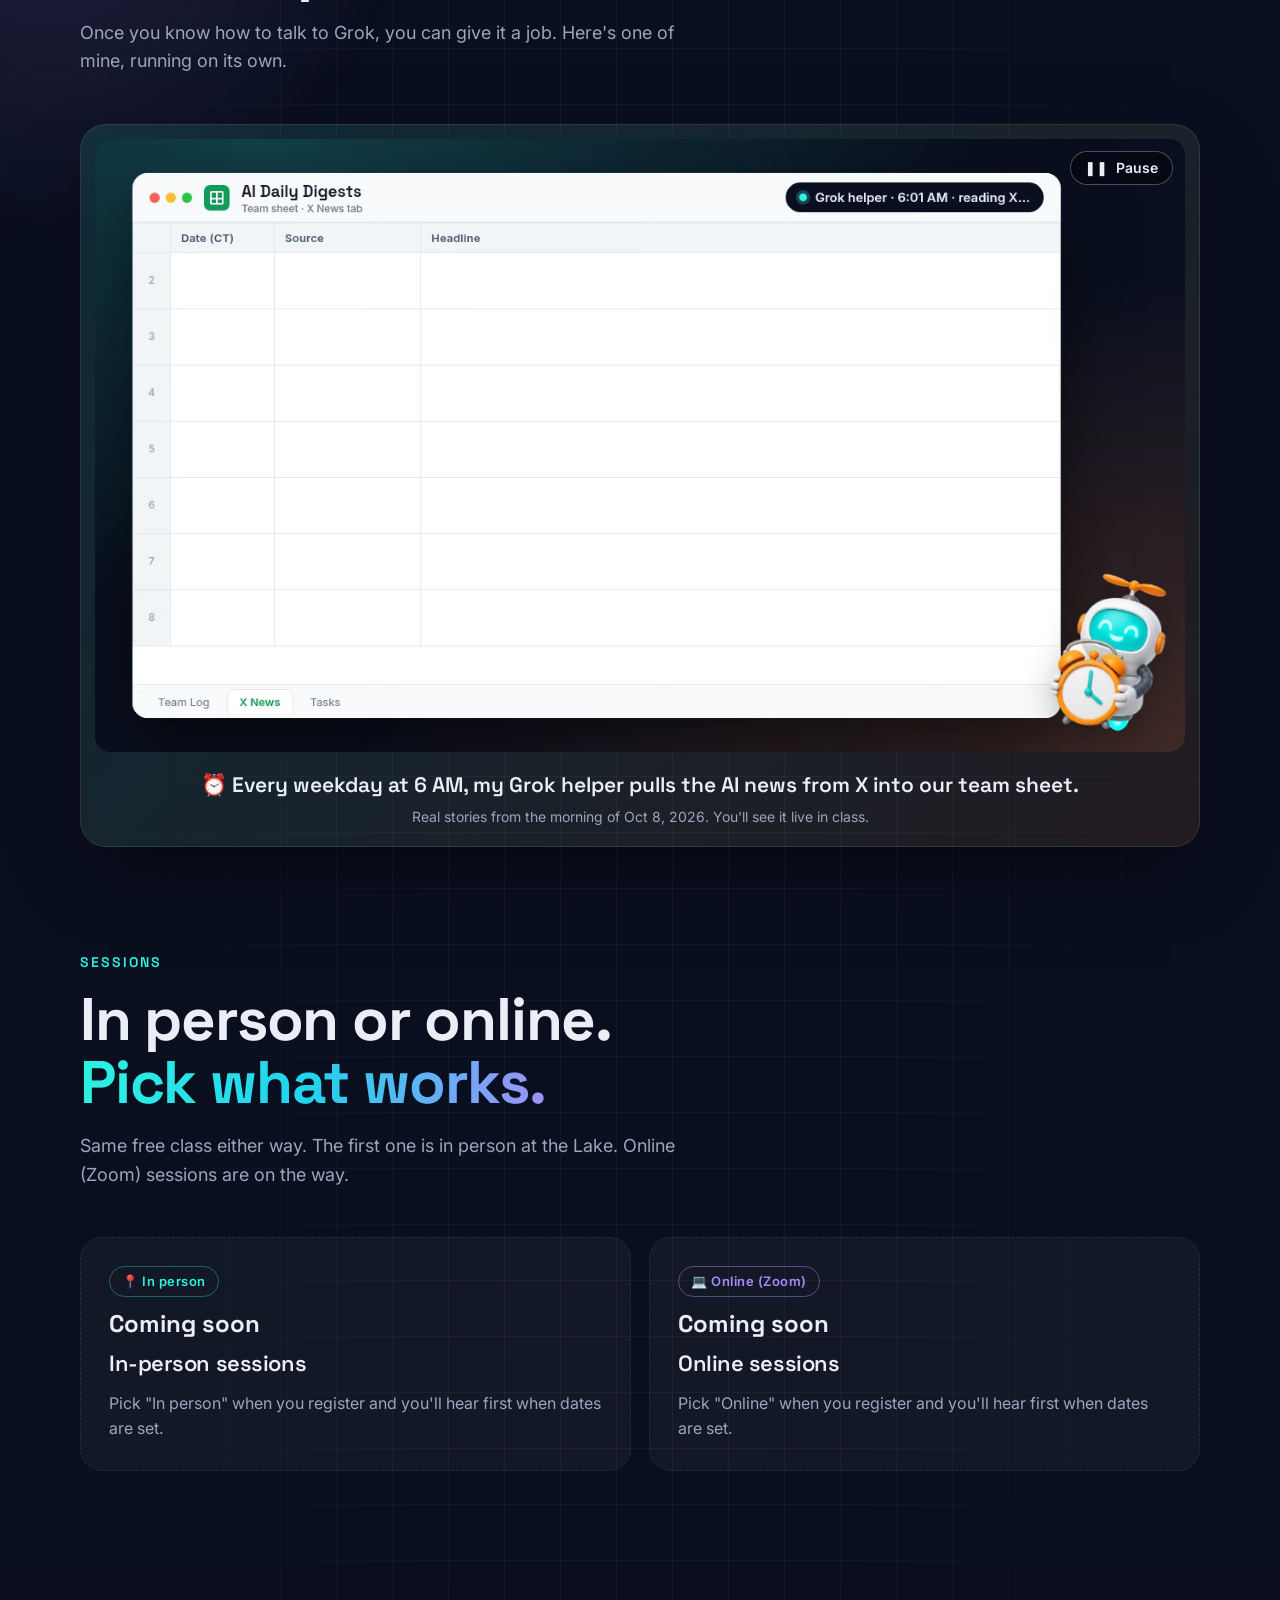
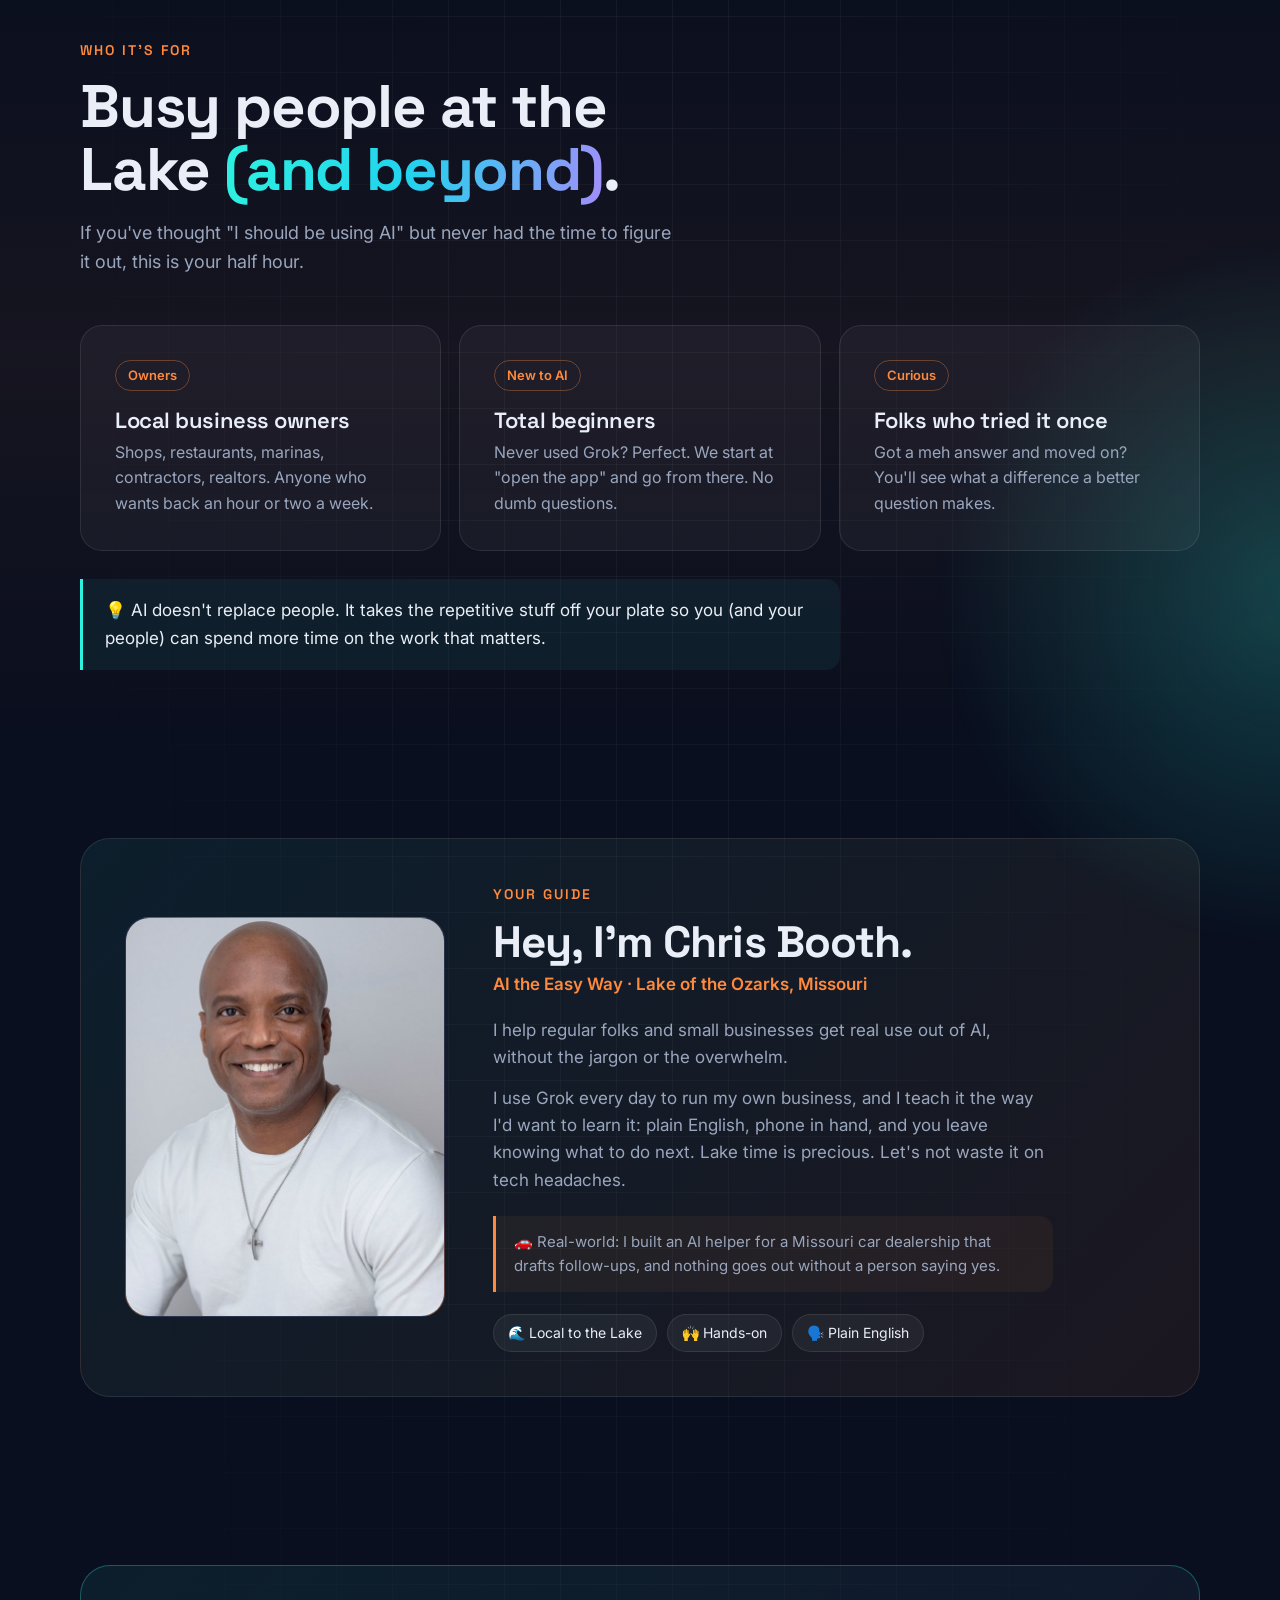
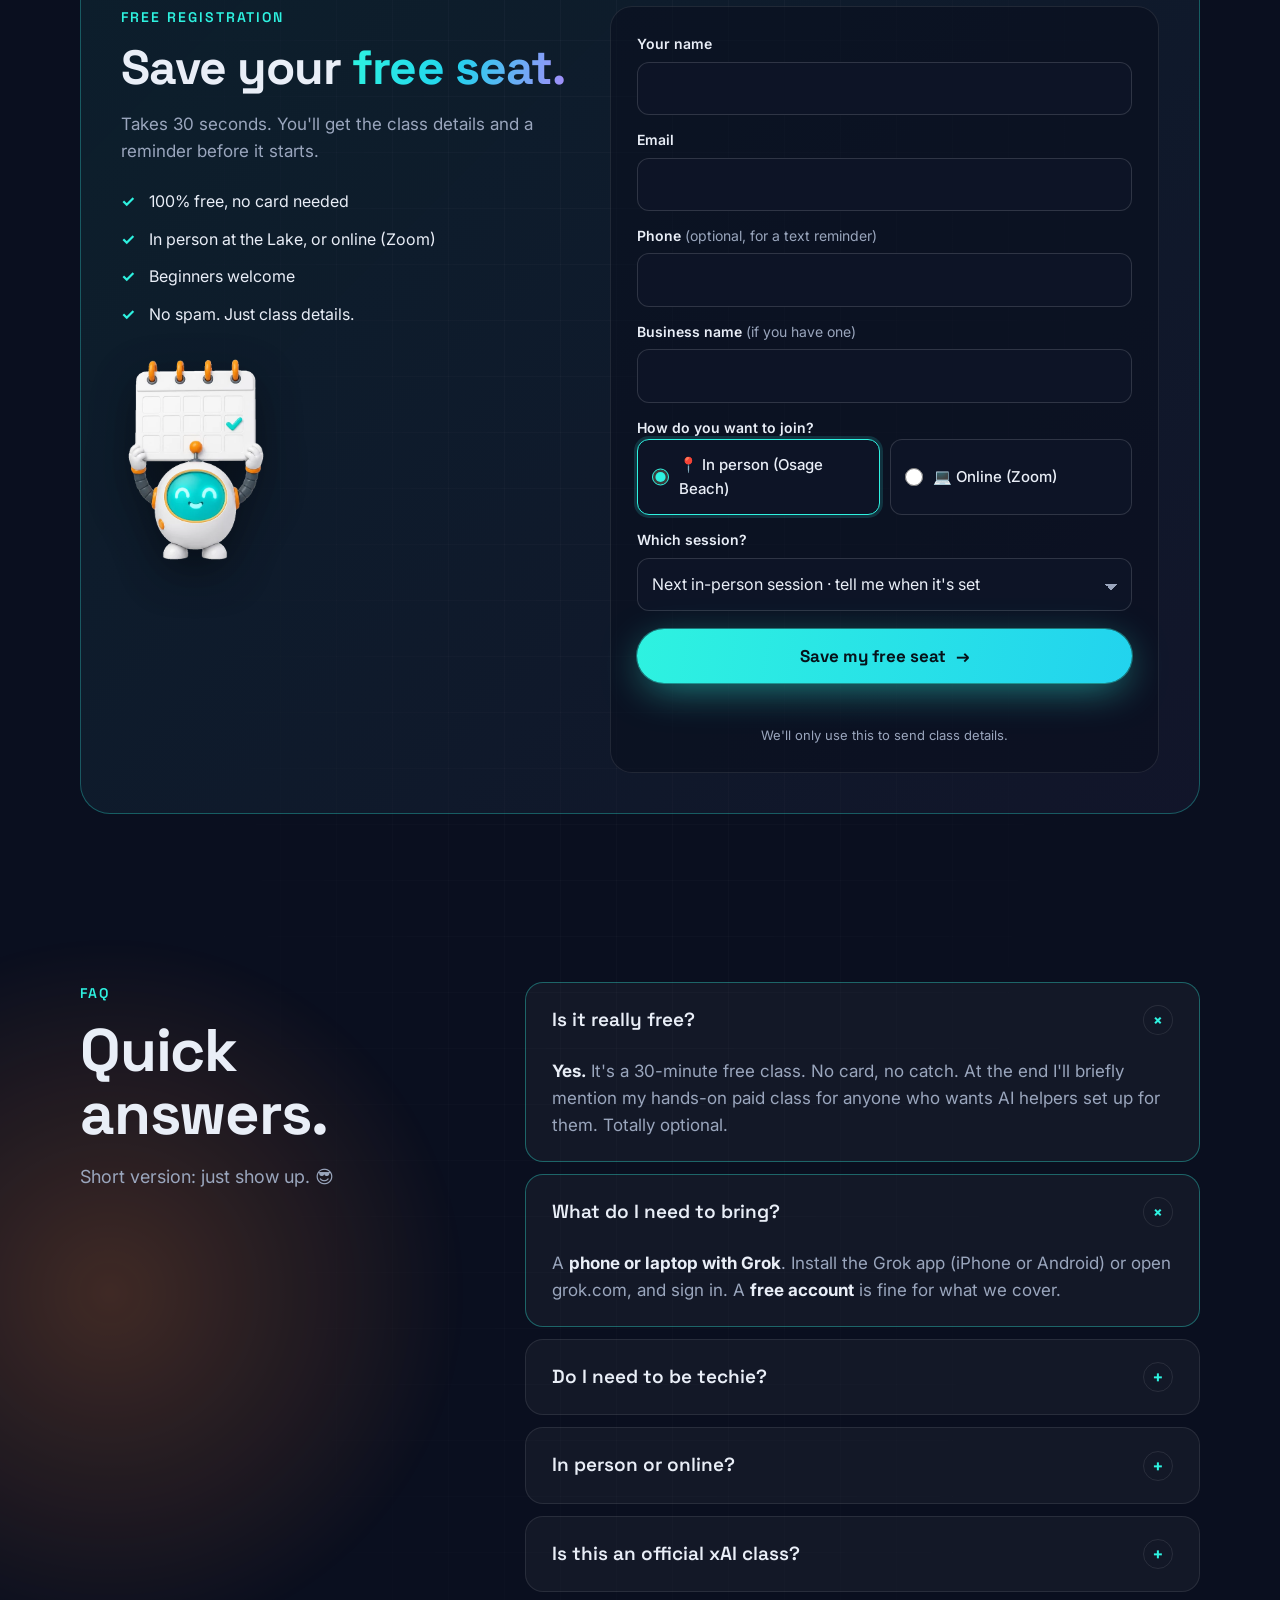
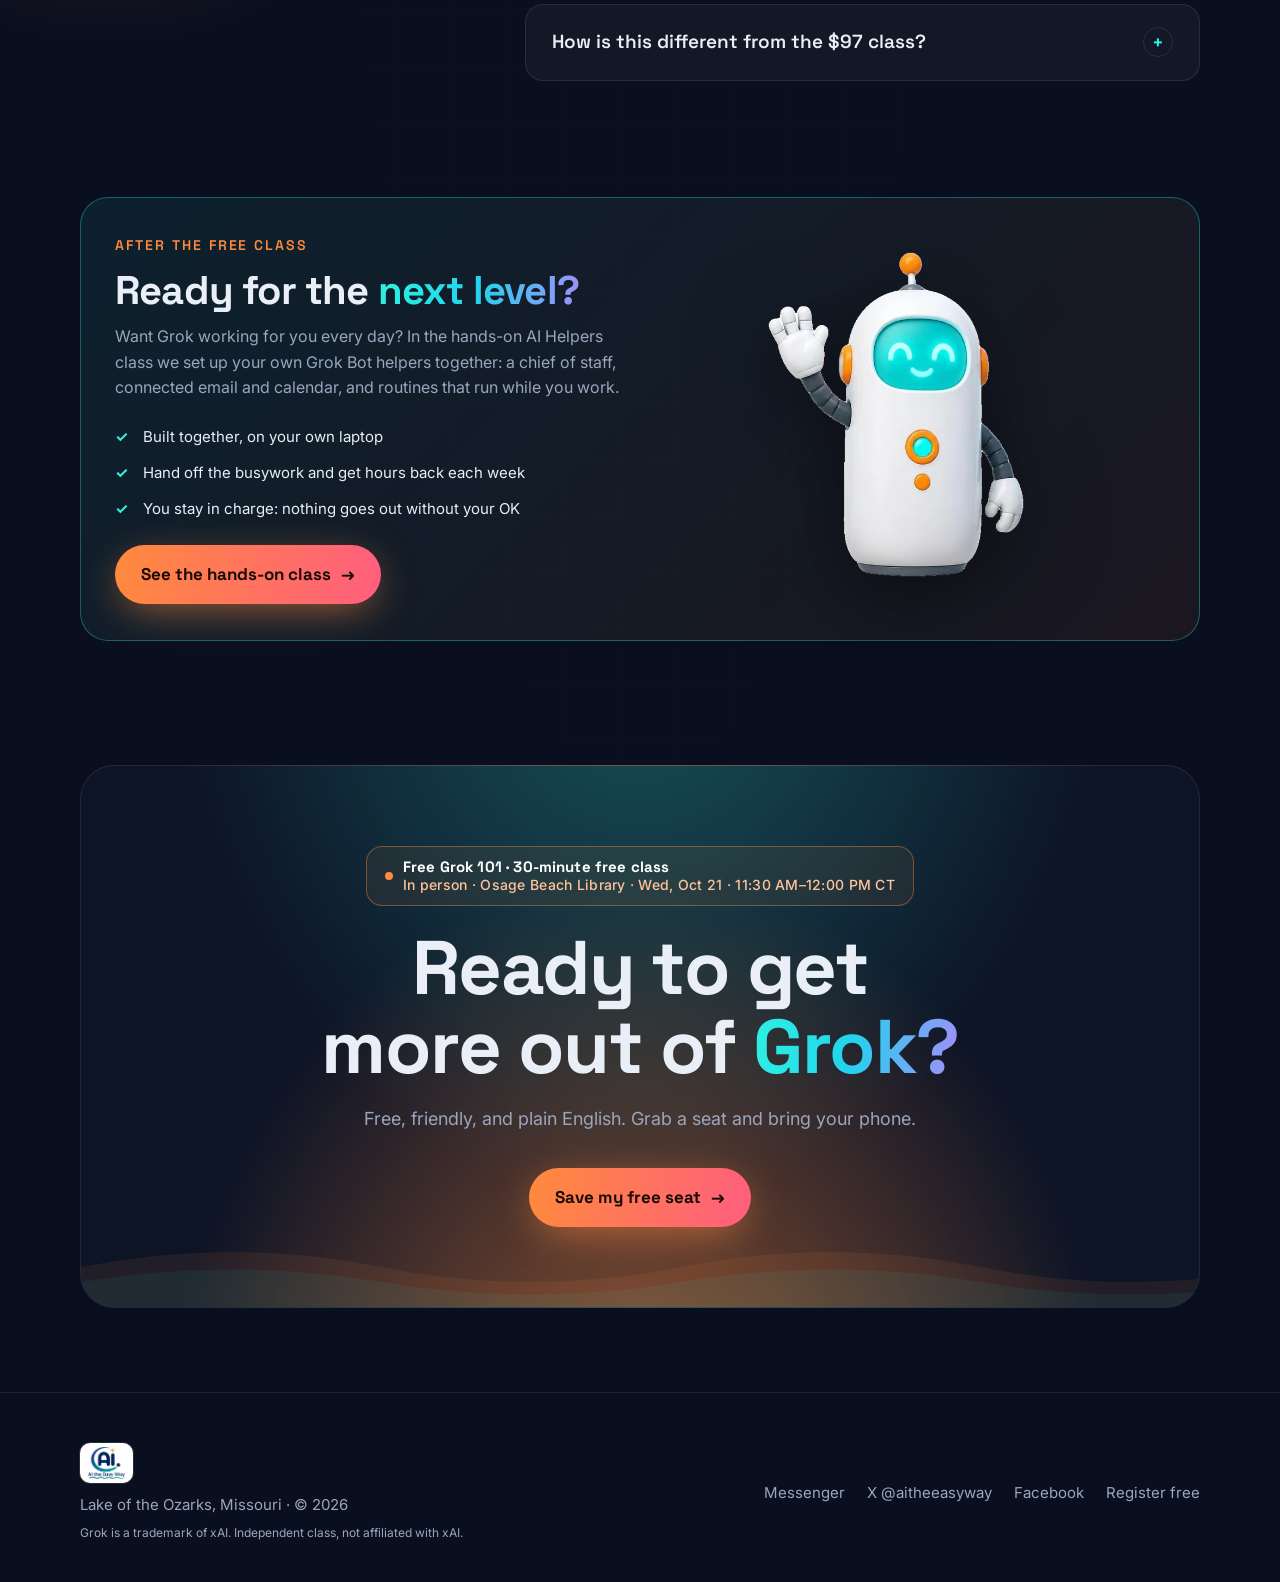
==== commit f8165520: "Free class time: Wed Oct 21 11:30 AM-12:00 PM CT (30 min); refresh og image" ====
--- a/index.html
+++ b/index.html
@@ -7,19 +7,19 @@
 <meta name="viewport" content="width=device-width, initial-scale=1">
 <link rel="canonical" href="http://free.mysihelpers.com/"><!-- switch to https once GitHub issues the cert -->
 <title>Free Grok 101: Get More Out of Grok in One Hour | AI the Easy Way</title>
-<meta name="description" content="A 1-hour free, beginner-friendly class from AI the Easy Way at the Lake of the Ozarks. Learn how to talk to Grok, prompts that work, voice mode and quick wins for your business. In person and online sessions.">
+<meta name="description" content="A 30-minute free, beginner-friendly class from AI the Easy Way at the Lake of the Ozarks. Learn how to talk to Grok, prompts that work, voice mode and quick wins for your business. In person and online sessions.">
 <meta property="og:title" content="Free Grok 101: Get More Out of Grok in One Hour">
-<meta property="og:description" content="A 1-hour free, plain-English class for local business owners and beginners. In person at Osage Beach Library, Wed Oct 21, 12:00 to 1:00 PM CT. Save your seat.">
+<meta property="og:description" content="A 30-minute free, plain-English class for local business owners and beginners. In person at Osage Beach Library, Wed Oct 21, 11:30 AM to 12:00 PM CT. Save your seat.">
 <meta property="og:type" content="website">
 <meta property="og:url" content="http://free.mysihelpers.com/">
 <meta property="og:image" content="http://free.mysihelpers.com/assets/og-image.jpg">
 <meta property="og:image:width" content="1200">
 <meta property="og:image:height" content="630">
-<meta property="og:image:alt" content="Free Grok 101: Get more out of Grok in one hour. In person at Osage Beach Library, Wed Oct 21, 12:00 to 1:00 PM CT.">
+<meta property="og:image:alt" content="Free Grok 101: Get more out of Grok in 30 minutes. In person at Osage Beach Library, Wed Oct 21, 11:30 AM to 12:00 PM CT.">
 <meta property="og:site_name" content="AI the Easy Way">
 <meta name="twitter:card" content="summary_large_image">
 <meta name="twitter:title" content="Free Grok 101: Get More Out of Grok in One Hour">
-<meta name="twitter:description" content="A 1-hour free, plain-English class. In person at Osage Beach Library, Wed Oct 21, 12:00 to 1:00 PM CT. Save your seat.">
+<meta name="twitter:description" content="A 30-minute free, plain-English class. In person at Osage Beach Library, Wed Oct 21, 11:30 AM to 12:00 PM CT. Save your seat.">
 <meta name="twitter:image" content="http://free.mysihelpers.com/assets/og-image.jpg">
 <meta name="theme-color" content="#0a0f1f">
 <link rel="icon" href="favicon.ico" sizes="48x48">
@@ -63,20 +63,20 @@
     <div class="hero-grid">
       <div class="hero-top">
         <div class="built-on"><span>Class taught on</span><img src="assets/grok/Grok_Full_Logomark_Light.svg" alt="Grok" width="110" height="43"></div>
-        <span class="pill"><span class="pulse"></span><span class="pill-txt"><b>Free Grok 101 · <span class="nw">1-hour free class</span></b><span id="hero-when">In person · Osage Beach Library · Wed, Oct 21 · 12:00–1:00 PM CT</span></span></span>
-        <h1>Get more out of <span class="grok-word">Grok</span> <span class="grad-text">in one hour.</span></h1>
+        <span class="pill"><span class="pulse"></span><span class="pill-txt"><b>Free Grok 101 · <span class="nw">30-minute free class</span></b><span id="hero-when">In person · Osage Beach Library · Wed, Oct 21 · 11:30 AM–12:00 PM CT</span></span></span>
+        <h1>Get more out of <span class="grok-word">Grok</span> <span class="grad-text">in 30 minutes.</span></h1>
       </div>
       <div class="hero-art" aria-hidden="true">
         <picture><source srcset="assets/helpers/helper-hero-group.webp" type="image/webp"><img src="assets/helpers/helper-hero-group.png" width="1400" height="747" alt=""></picture>
       </div>
       <div class="hero-body">
         <p class="sub">A free class. Plain English. Bring your phone.</p>
-        <p class="lede">You've heard about Grok. Maybe you've even tried it. In one hour I'll show you how to talk to it so you get useful answers, the prompts I use every day, voice mode, and quick wins you can use in your business that same afternoon.</p>
+        <p class="lede">You've heard about Grok. Maybe you've even tried it. In 30 minutes I'll show you how to talk to it so you get useful answers, the prompts I use every day, voice mode, and quick wins you can use in your business that same afternoon.</p>
         <div class="cta-row">
           <a class="btn btn-primary" href="#register">Save my free seat <span class="arrow" aria-hidden="true">→</span></a>
           <a class="btn btn-ghost btn-textlink" href="#learn">What you'll learn</a>
         </div>
-        <p class="tiny">1-hour free class · Beginners welcome · In person at the Lake, with online (Zoom) sessions coming too. 🌅</p>
+        <p class="tiny">30-minute free class · Beginners welcome · In person at the Lake, with online (Zoom) sessions coming too. 🌅</p>
       </div>
     </div>
 
@@ -93,7 +93,7 @@
   <div class="wrap">
     <span class="eyebrow reveal">What you'll learn</span>
     <h2 class="reveal">Stop guessing. <span class="grad-text">Start getting answers.</span></h2>
-    <p class="section-sub reveal">Most people type one line into Grok, get a so-so answer, and give up. Here's what we fix in one hour.</p>
+    <p class="section-sub reveal">Most people type one line into Grok, get a so-so answer, and give up. Here's what we fix in 30 minutes.</p>
     <div class="grid g3 sys-grid">
       <div class="card reveal"><div class="helper-ic"><picture><source srcset="assets/helpers/helper-chief.webp" type="image/webp"><img src="assets/helpers/helper-chief.png" alt=""></picture></div><h3>How to talk to Grok</h3><p>Give it the background a smart new hire would need, and the answers get a whole lot better.</p></div>
       <div class="card warm reveal"><div class="helper-ic"><picture><source srcset="assets/helpers/helper-teamlog.webp" type="image/webp"><img src="assets/helpers/helper-teamlog.png" alt=""></picture></div><h3>Prompts that work</h3><p>A simple fill-in-the-blank prompt recipe, plus a few of my everyday prompts you can copy.</p></div>
@@ -174,7 +174,7 @@
     <h2 class="reveal">In person or online. <span class="grad-text">Pick what works.</span></h2>
     <p class="section-sub reveal">Same free class either way. The first one is in person at the Lake. Online (Zoom) sessions are on the way.</p>
     <div class="sess-grid" id="sess-grid">
-      <div class="card sess"><span class="fmt">📍 In person</span><div class="when">Wed, Oct 21 · 12:00–1:00 PM CT</div><h3>In person · Osage Beach Library</h3><p>Osage Beach Library, Osage Beach, MO</p></div>
+      <div class="card sess"><span class="fmt">📍 In person</span><div class="when">Wed, Oct 21 · 11:30 AM–12:00 PM CT</div><h3>In person · Osage Beach Library</h3><p>Osage Beach Library, Osage Beach, MO</p></div>
       <div class="card sess online soon"><span class="fmt">💻 Online (Zoom)</span><div class="when">Coming soon</div><h3>Online sessions</h3><p>Pick "Online" when you register and you'll hear first when dates are set.</p></div>
     </div>
   </div>
@@ -184,7 +184,7 @@
   <div class="wrap">
     <span class="eyebrow o reveal">Who it's for</span>
     <h2 class="reveal">Busy people at the Lake <span class="grad-text">(and beyond)</span>.</h2>
-    <p class="section-sub reveal">If you've thought "I should be using AI" but never had the time to figure it out, this is your hour.</p>
+    <p class="section-sub reveal">If you've thought "I should be using AI" but never had the time to figure it out, this is your half hour.</p>
     <div class="grid g3">
       <div class="card who-card reveal"><span class="tag">Owners</span><h3>Local business owners</h3><p>Shops, restaurants, marinas, contractors, realtors. Anyone who wants back an hour or two a week.</p></div>
       <div class="card who-card reveal"><span class="tag">New to AI</span><h3>Total beginners</h3><p>Never used Grok? Perfect. We start at "open the app" and go from there. No dumb questions.</p></div>
@@ -270,10 +270,10 @@
     <div><span class="eyebrow reveal">FAQ</span>
     <h2 class="reveal">Quick answers.</h2><p class="section-sub reveal" style="margin-bottom:0">Short version: just show up. 😎</p></div>
     <div class="faq">
-      <details class="reveal" open><summary>Is it really free?<span class="plus">+</span></summary><div class="ans"><strong>Yes.</strong> It's a 1-hour free class. No card, no catch. At the end I'll briefly mention my hands-on paid class for anyone who wants AI helpers set up for them. Totally optional.</div></details>
+      <details class="reveal" open><summary>Is it really free?<span class="plus">+</span></summary><div class="ans"><strong>Yes.</strong> It's a 30-minute free class. No card, no catch. At the end I'll briefly mention my hands-on paid class for anyone who wants AI helpers set up for them. Totally optional.</div></details>
       <details class="reveal" open><summary>What do I need to bring?<span class="plus">+</span></summary><div class="ans">A <strong>phone or laptop with Grok</strong>. Install the Grok app (iPhone or Android) or open grok.com, and sign in. A <strong>free account</strong> is fine for what we cover.</div></details>
       <details class="reveal"><summary>Do I need to be techie?<span class="plus">+</span></summary><div class="ans"><strong>Nope.</strong> If you can send a text, you're good. We go step by step.</div></details>
-      <details class="reveal"><summary>In person or online?<span class="plus">+</span></summary><div class="ans">Both. The first session is <strong>in person at Osage Beach Library, Wed, Oct 21, 12:00 to 1:00 PM CT</strong>. Online (Zoom) sessions are coming. Pick the one you want when you register, and Zoom folks get the link by email.</div></details>
+      <details class="reveal"><summary>In person or online?<span class="plus">+</span></summary><div class="ans">Both. The first session is <strong>in person at Osage Beach Library, Wed, Oct 21, 11:30 AM to 12:00 PM CT</strong>. Online (Zoom) sessions are coming. Pick the one you want when you register, and Zoom folks get the link by email.</div></details>
       <details class="reveal"><summary>Is this an official xAI class?<span class="plus">+</span></summary><div class="ans">No. It's an independent class from AI the Easy Way that teaches you to use Grok. Not affiliated with or endorsed by xAI.</div></details>
       <details class="reveal"><summary>How is this different from the $97 class?<span class="plus">+</span></summary><div class="ans">This free class is about <strong>using Grok</strong> well. The paid <a data-sales href="http://mysihelpers.com/" style="color:var(--teal)">hands-on AI Helpers class ($97)</a> is where we set up your own Grok Bot helpers together, for your business. Totally optional.</div></details>
     </div>
@@ -305,7 +305,7 @@
 <section class="final">
   <div class="wrap">
     <div class="final-box reveal">
-      <span class="pill" style="margin-bottom:22px"><span class="pulse"></span><span class="pill-txt"><b>Free Grok 101 · <span class="nw">1-hour free class</span></b><span class="final-when">In person · Osage Beach Library · Wed, Oct 21 · 12:00–1:00 PM CT</span></span></span>
+      <span class="pill" style="margin-bottom:22px"><span class="pulse"></span><span class="pill-txt"><b>Free Grok 101 · <span class="nw">30-minute free class</span></b><span class="final-when">In person · Osage Beach Library · Wed, Oct 21 · 11:30 AM–12:00 PM CT</span></span></span>
       <h2>Ready to get more out of <span class="grad-text">Grok?</span></h2>
       <p>Free, friendly, and plain English. Grab a seat and bring your phone.</p>
       <div class="cta-row">
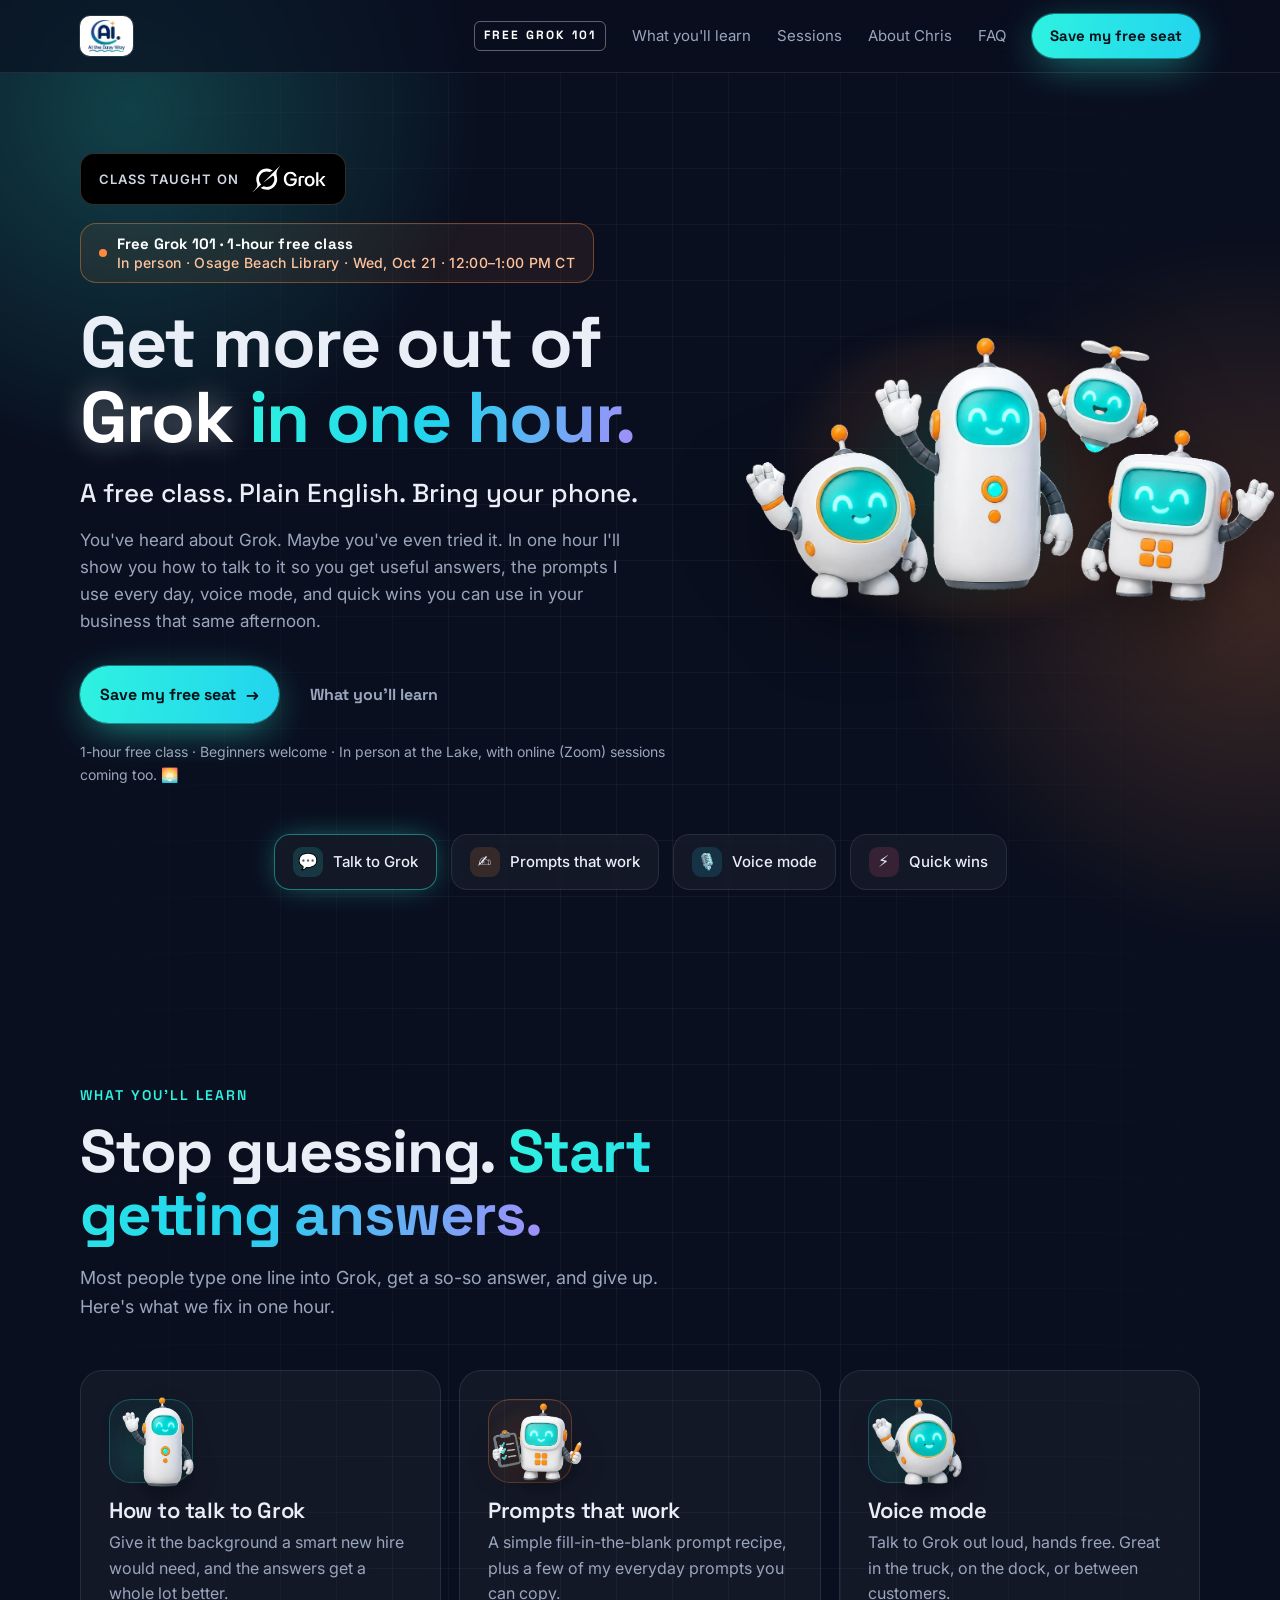
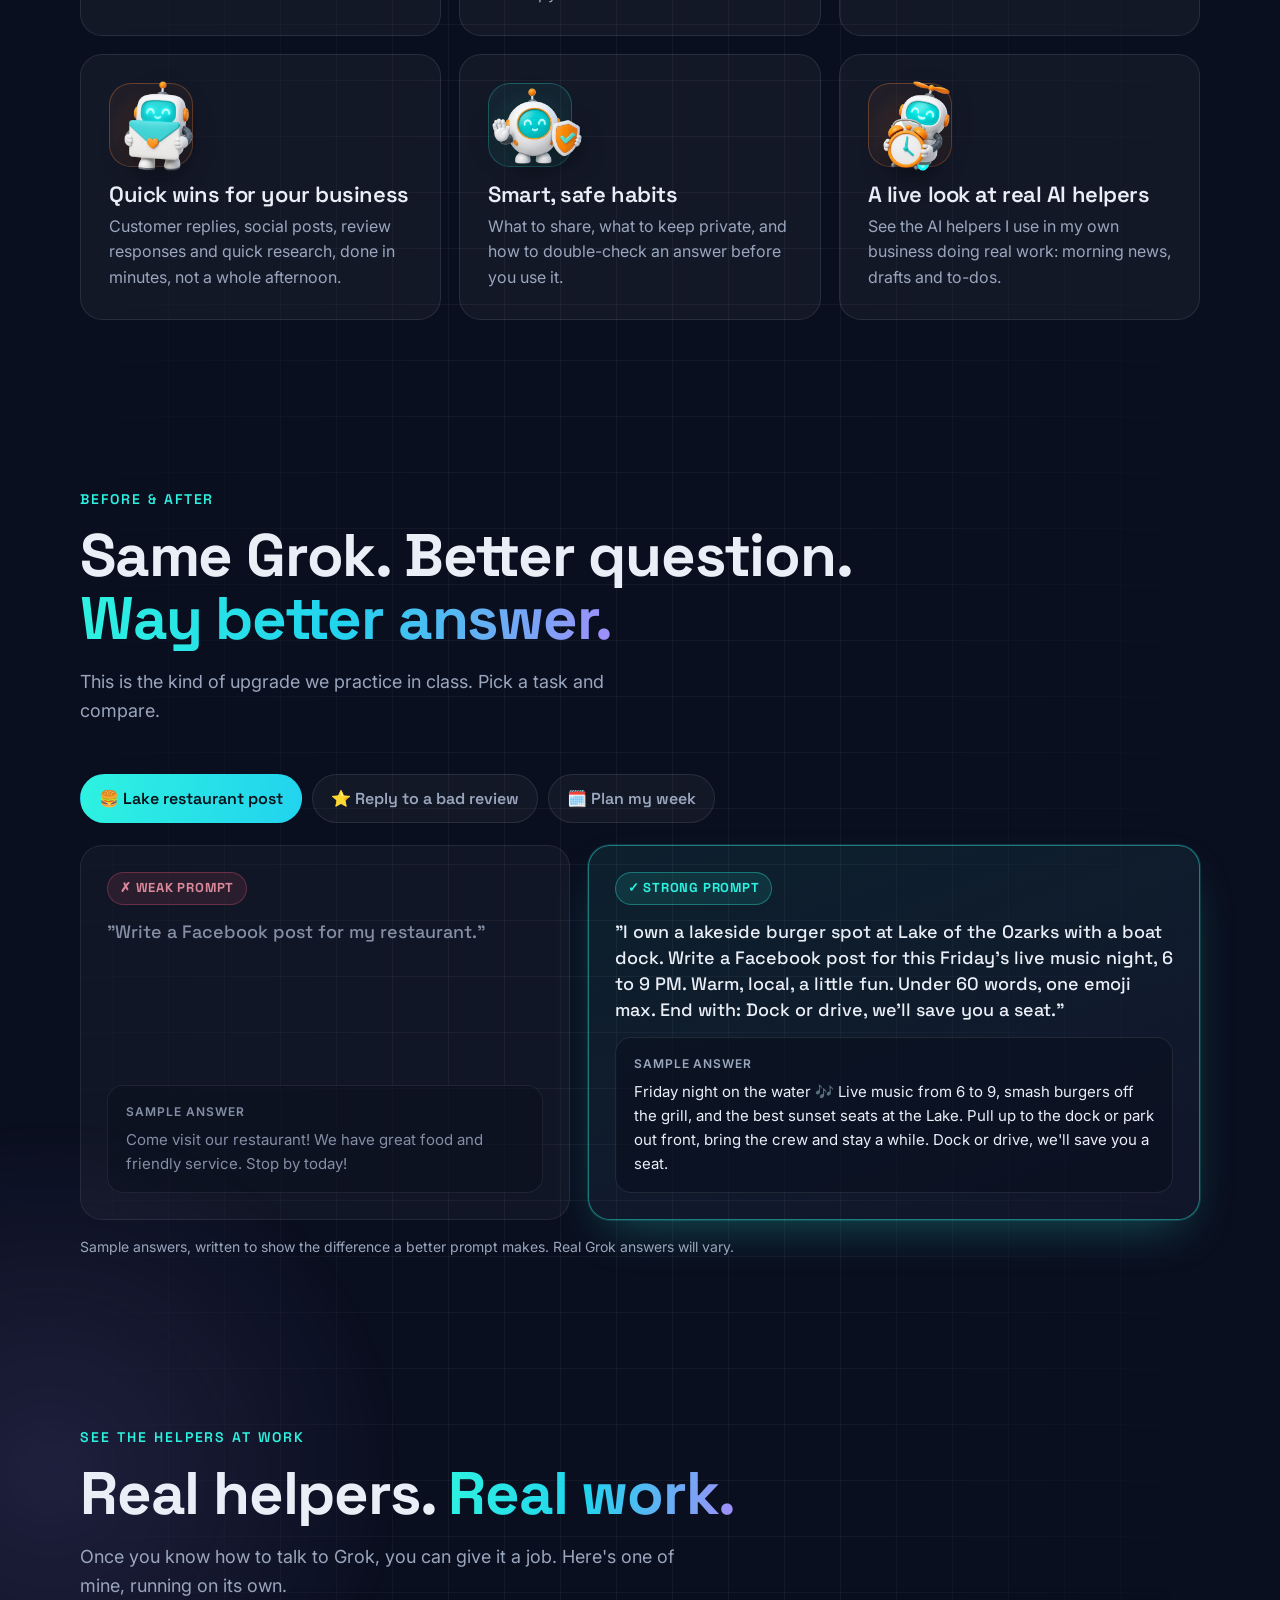
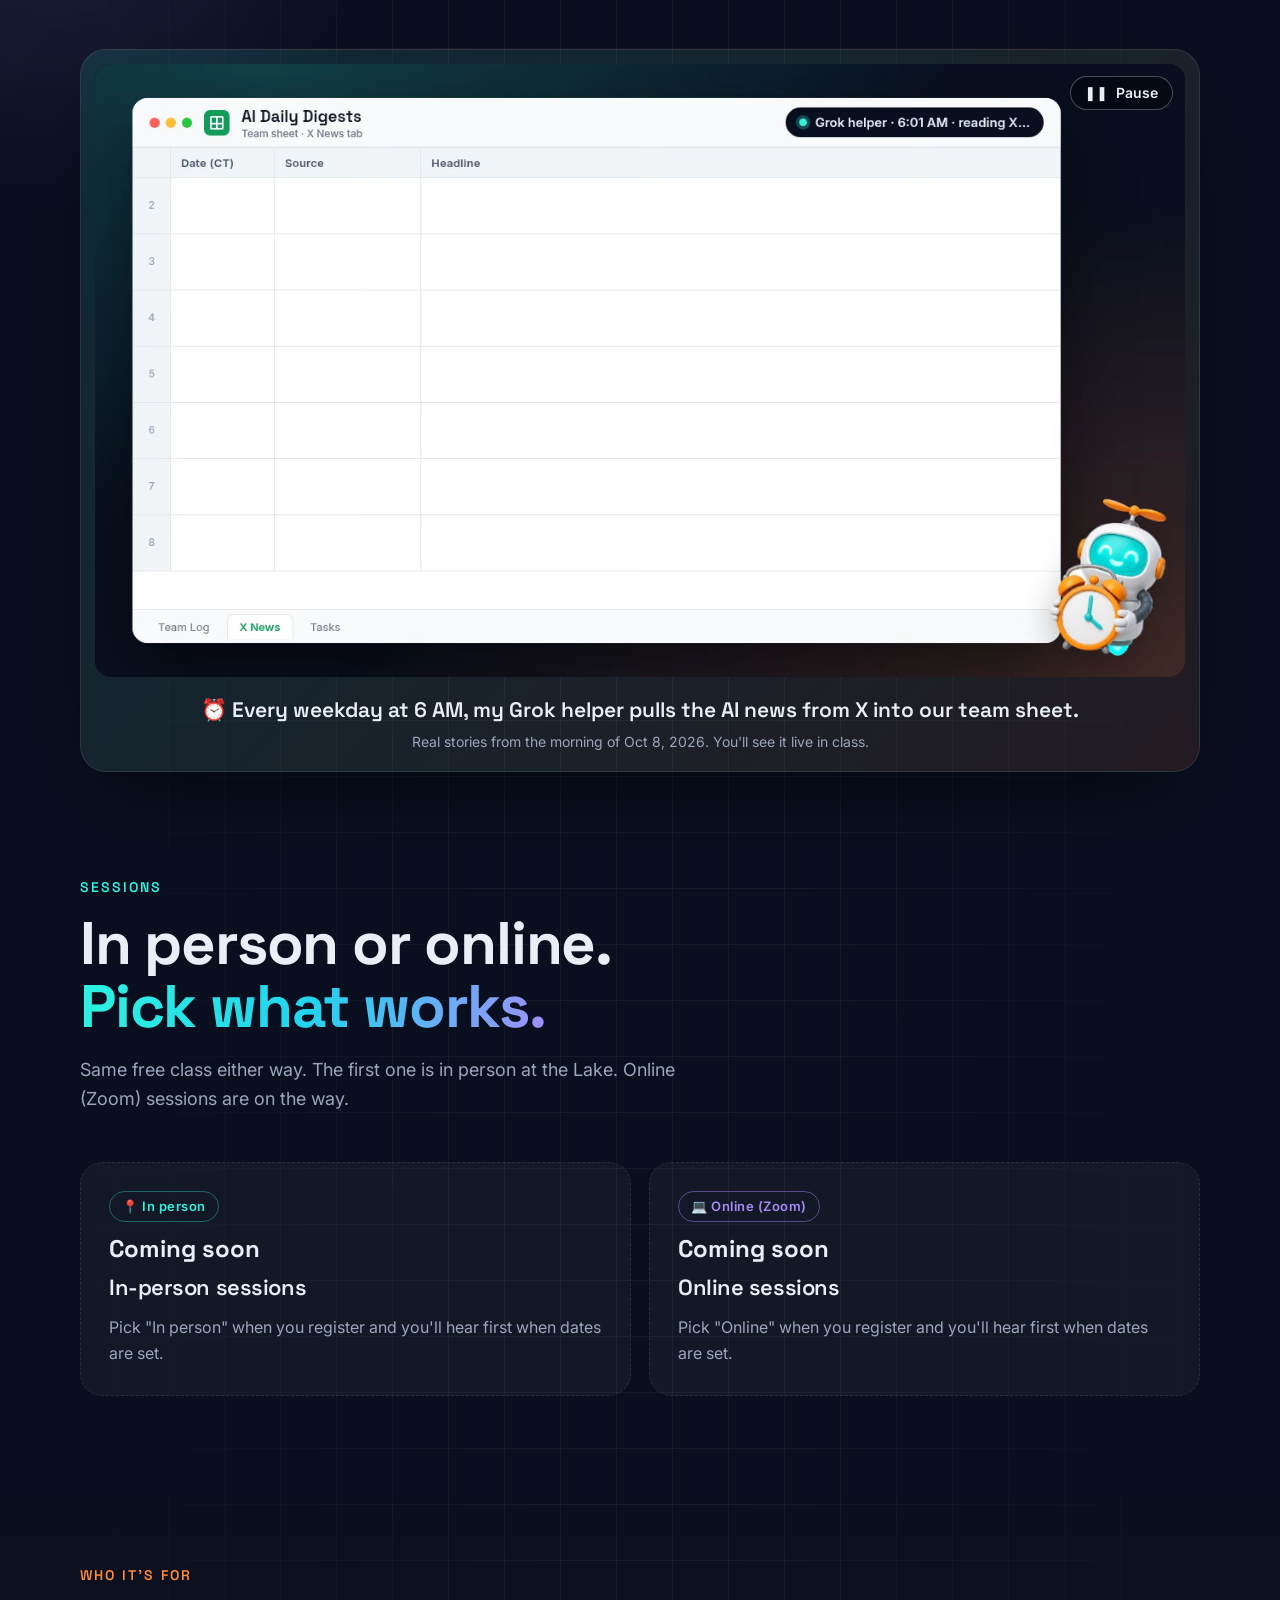
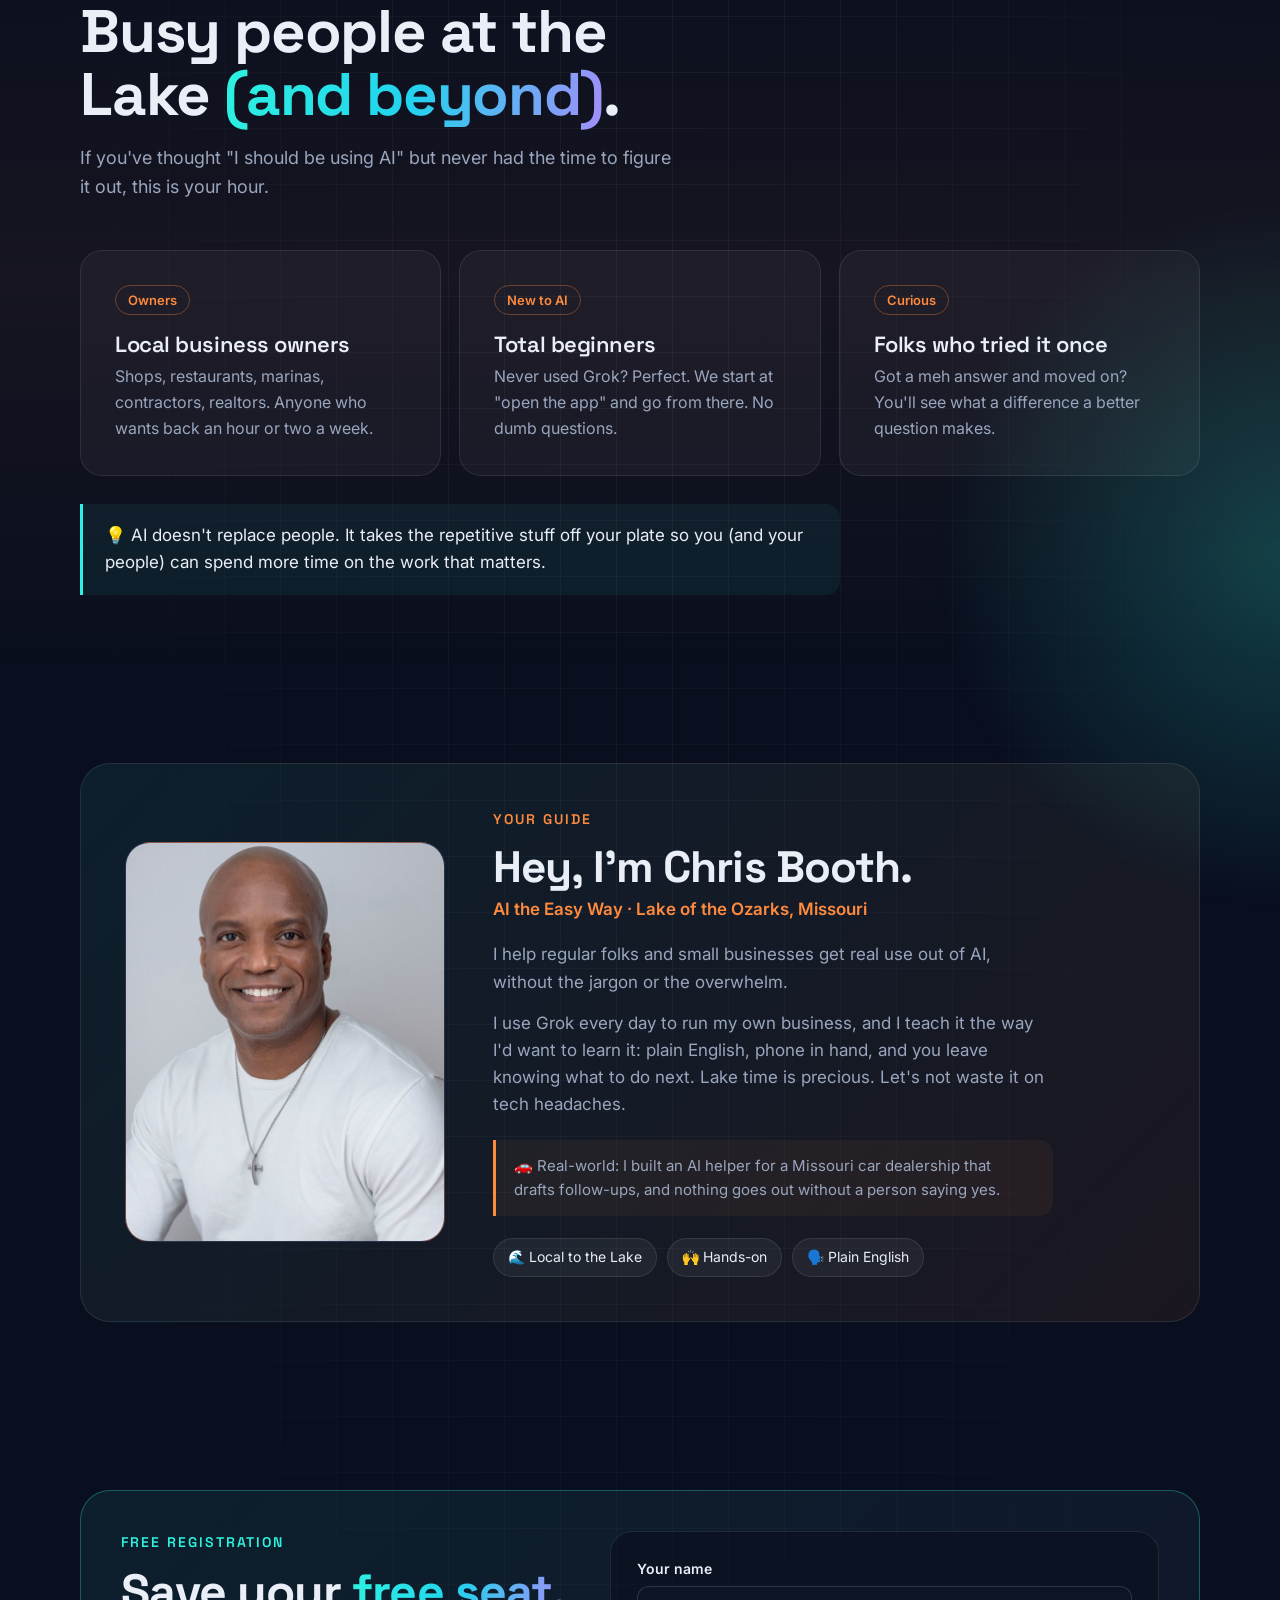
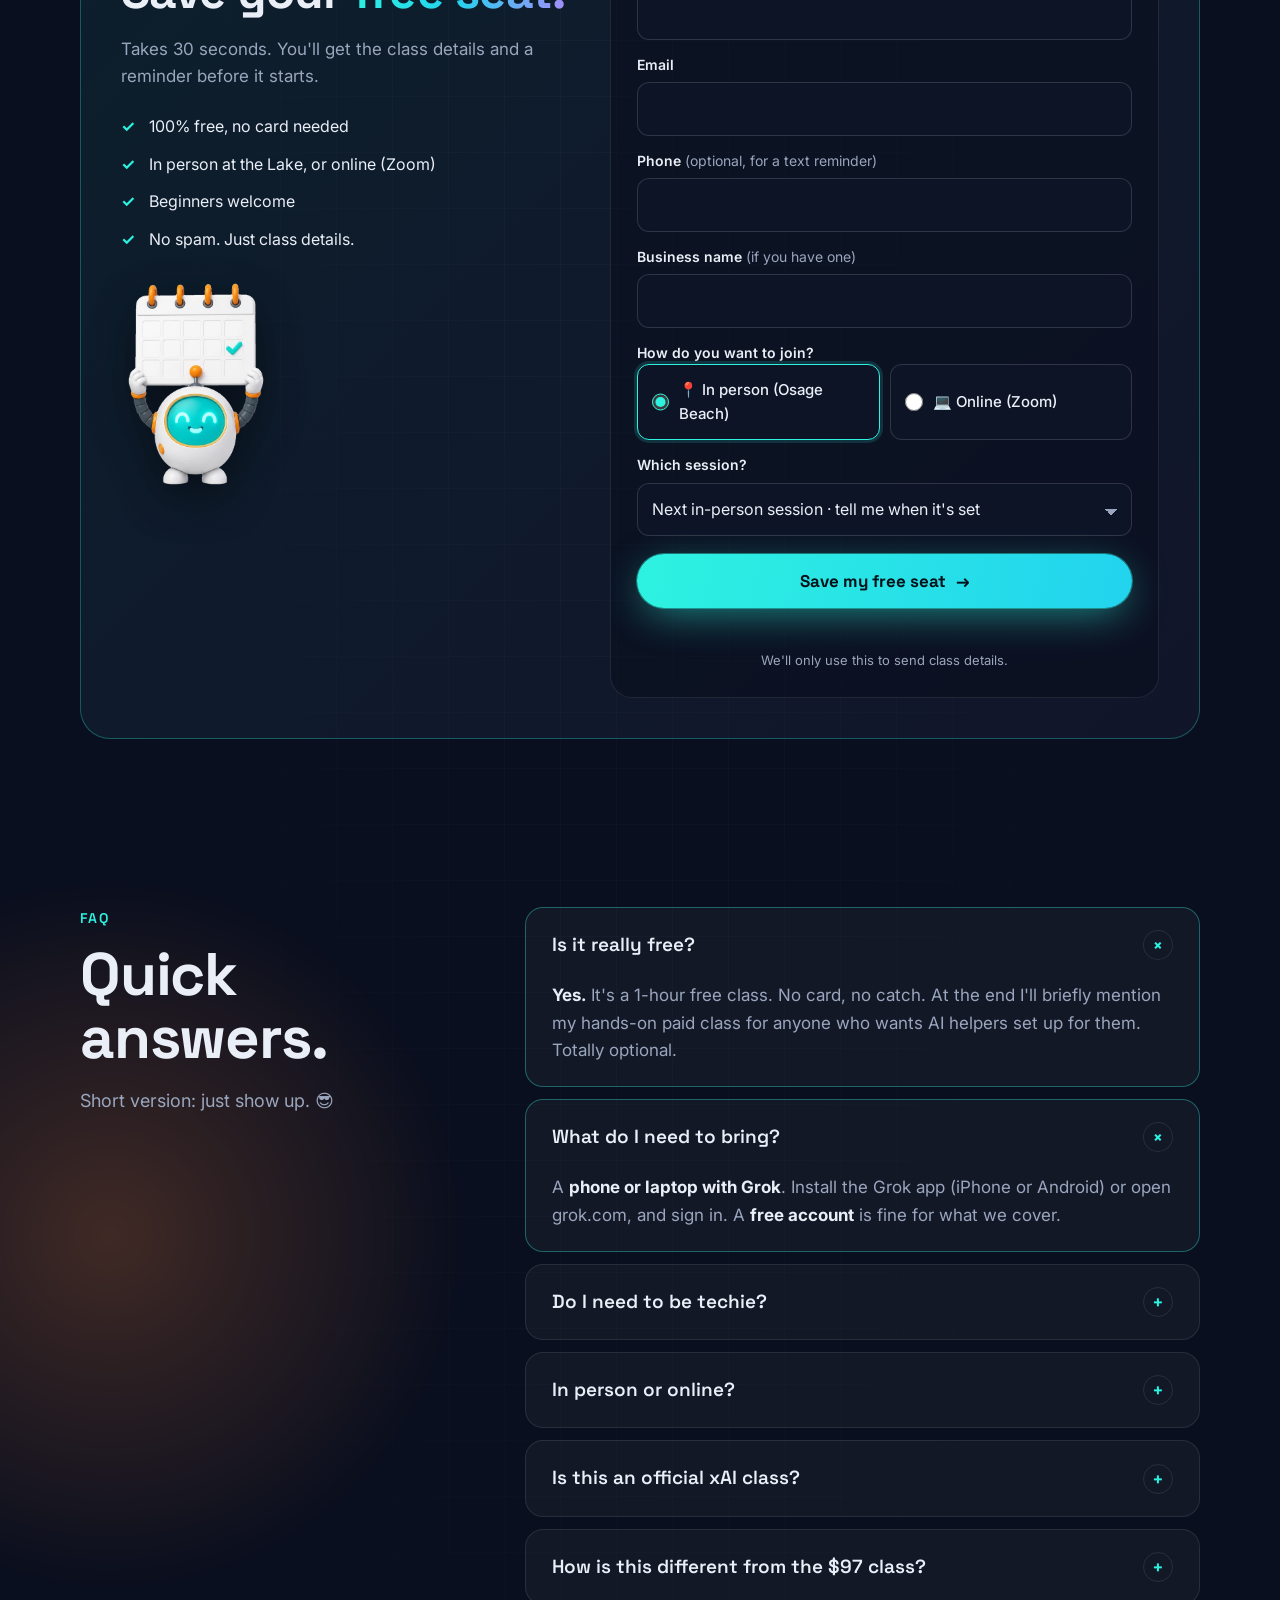
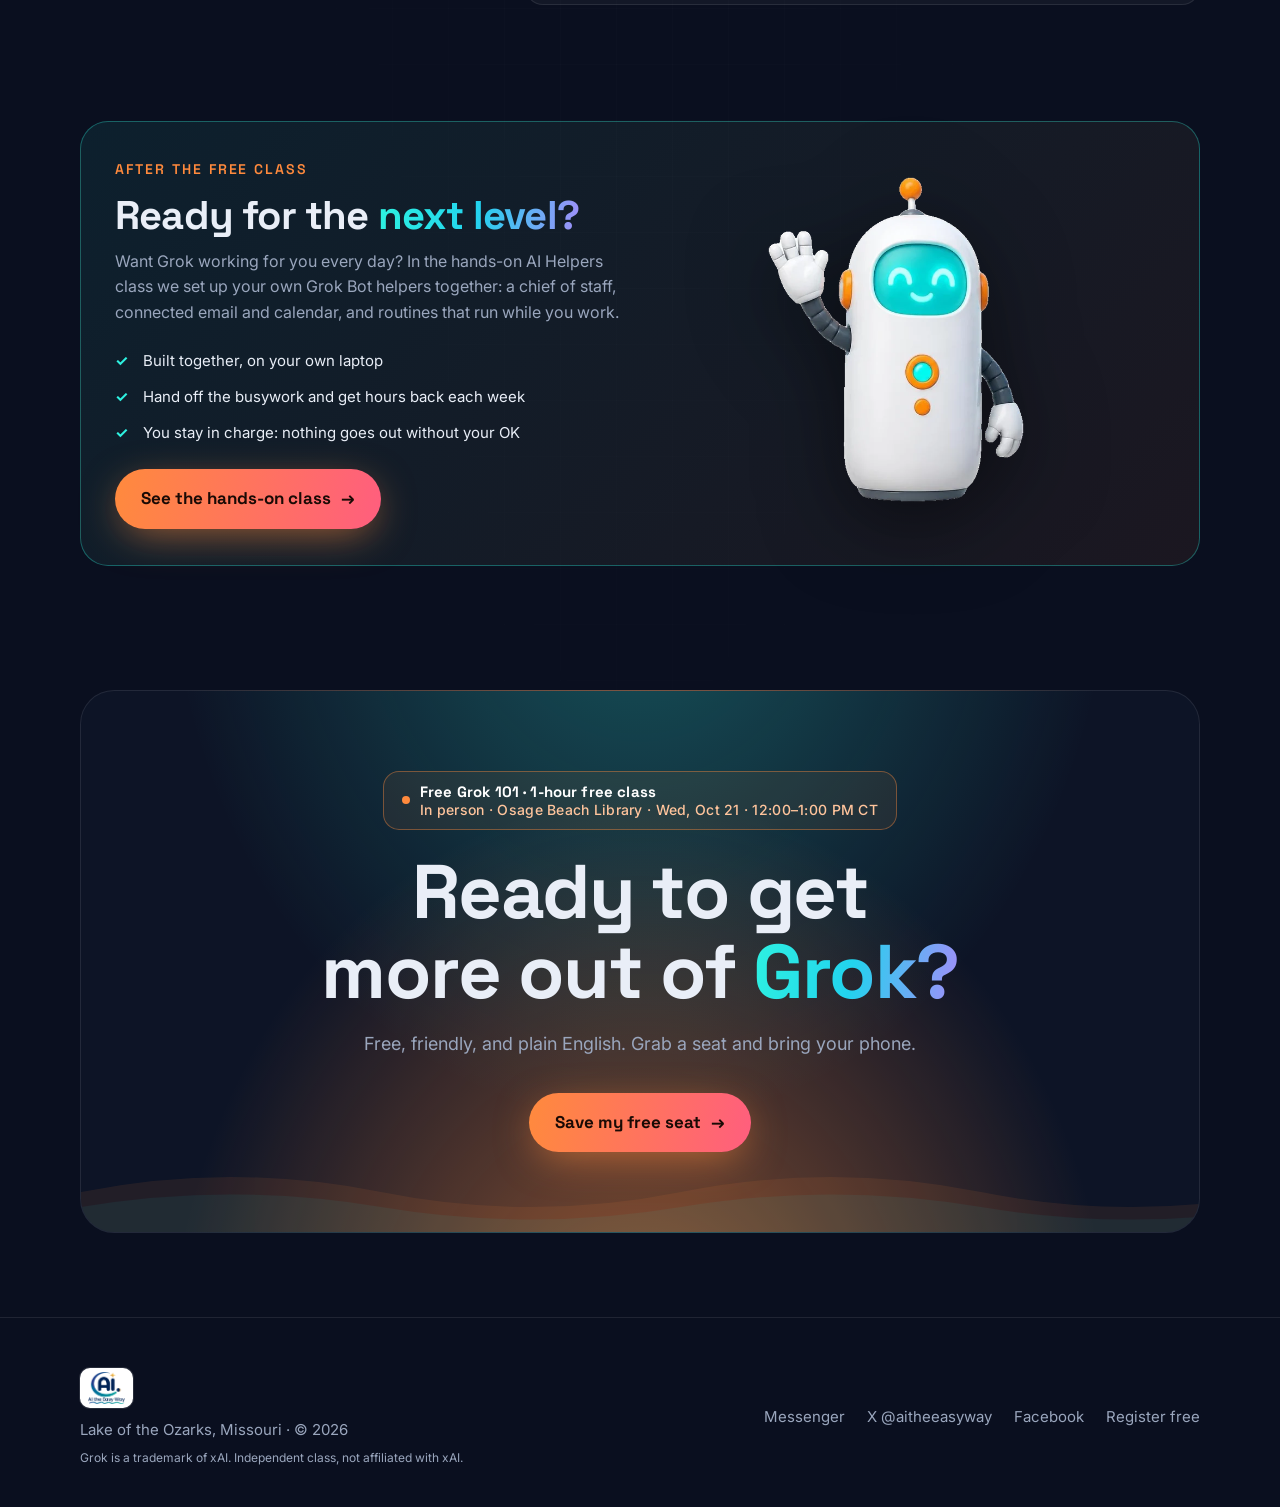
==== commit 9bc4b7d5: "Revert Free Grok 101 to noon: Wed Oct 21 12:00–1:00 PM CT (1 hour) CB confirmed keep noon; undo the " ====
--- a/index.html
+++ b/index.html
@@ -7,19 +7,19 @@
 <meta name="viewport" content="width=device-width, initial-scale=1">
 <link rel="canonical" href="http://free.mysihelpers.com/"><!-- switch to https once GitHub issues the cert -->
 <title>Free Grok 101: Get More Out of Grok in One Hour | AI the Easy Way</title>
-<meta name="description" content="A 30-minute free, beginner-friendly class from AI the Easy Way at the Lake of the Ozarks. Learn how to talk to Grok, prompts that work, voice mode and quick wins for your business. In person and online sessions.">
+<meta name="description" content="A 1-hour free, beginner-friendly class from AI the Easy Way at the Lake of the Ozarks. Learn how to talk to Grok, prompts that work, voice mode and quick wins for your business. In person and online sessions.">
 <meta property="og:title" content="Free Grok 101: Get More Out of Grok in One Hour">
-<meta property="og:description" content="A 30-minute free, plain-English class for local business owners and beginners. In person at Osage Beach Library, Wed Oct 21, 11:30 AM to 12:00 PM CT. Save your seat.">
+<meta property="og:description" content="A 1-hour free, plain-English class for local business owners and beginners. In person at Osage Beach Library, Wed Oct 21, 12:00 to 1:00 PM CT. Save your seat.">
 <meta property="og:type" content="website">
 <meta property="og:url" content="http://free.mysihelpers.com/">
 <meta property="og:image" content="http://free.mysihelpers.com/assets/og-image.jpg">
 <meta property="og:image:width" content="1200">
 <meta property="og:image:height" content="630">
-<meta property="og:image:alt" content="Free Grok 101: Get more out of Grok in 30 minutes. In person at Osage Beach Library, Wed Oct 21, 11:30 AM to 12:00 PM CT.">
+<meta property="og:image:alt" content="Free Grok 101: Get more out of Grok in one hour. In person at Osage Beach Library, Wed Oct 21, 12:00 to 1:00 PM CT.">
 <meta property="og:site_name" content="AI the Easy Way">
 <meta name="twitter:card" content="summary_large_image">
 <meta name="twitter:title" content="Free Grok 101: Get More Out of Grok in One Hour">
-<meta name="twitter:description" content="A 30-minute free, plain-English class. In person at Osage Beach Library, Wed Oct 21, 11:30 AM to 12:00 PM CT. Save your seat.">
+<meta name="twitter:description" content="A 1-hour free, plain-English class. In person at Osage Beach Library, Wed Oct 21, 12:00 to 1:00 PM CT. Save your seat.">
 <meta name="twitter:image" content="http://free.mysihelpers.com/assets/og-image.jpg">
 <meta name="theme-color" content="#0a0f1f">
 <link rel="icon" href="favicon.ico" sizes="48x48">
@@ -63,20 +63,20 @@
     <div class="hero-grid">
       <div class="hero-top">
         <div class="built-on"><span>Class taught on</span><img src="assets/grok/Grok_Full_Logomark_Light.svg" alt="Grok" width="110" height="43"></div>
-        <span class="pill"><span class="pulse"></span><span class="pill-txt"><b>Free Grok 101 · <span class="nw">30-minute free class</span></b><span id="hero-when">In person · Osage Beach Library · Wed, Oct 21 · 11:30 AM–12:00 PM CT</span></span></span>
-        <h1>Get more out of <span class="grok-word">Grok</span> <span class="grad-text">in 30 minutes.</span></h1>
+        <span class="pill"><span class="pulse"></span><span class="pill-txt"><b>Free Grok 101 · <span class="nw">1-hour free class</span></b><span id="hero-when">In person · Osage Beach Library · Wed, Oct 21 · 12:00–1:00 PM CT</span></span></span>
+        <h1>Get more out of <span class="grok-word">Grok</span> <span class="grad-text">in one hour.</span></h1>
       </div>
       <div class="hero-art" aria-hidden="true">
         <picture><source srcset="assets/helpers/helper-hero-group.webp" type="image/webp"><img src="assets/helpers/helper-hero-group.png" width="1400" height="747" alt=""></picture>
       </div>
       <div class="hero-body">
         <p class="sub">A free class. Plain English. Bring your phone.</p>
-        <p class="lede">You've heard about Grok. Maybe you've even tried it. In 30 minutes I'll show you how to talk to it so you get useful answers, the prompts I use every day, voice mode, and quick wins you can use in your business that same afternoon.</p>
+        <p class="lede">You've heard about Grok. Maybe you've even tried it. In one hour I'll show you how to talk to it so you get useful answers, the prompts I use every day, voice mode, and quick wins you can use in your business that same afternoon.</p>
         <div class="cta-row">
           <a class="btn btn-primary" href="#register">Save my free seat <span class="arrow" aria-hidden="true">→</span></a>
           <a class="btn btn-ghost btn-textlink" href="#learn">What you'll learn</a>
         </div>
-        <p class="tiny">30-minute free class · Beginners welcome · In person at the Lake, with online (Zoom) sessions coming too. 🌅</p>
+        <p class="tiny">1-hour free class · Beginners welcome · In person at the Lake, with online (Zoom) sessions coming too. 🌅</p>
       </div>
     </div>
 
@@ -93,7 +93,7 @@
   <div class="wrap">
     <span class="eyebrow reveal">What you'll learn</span>
     <h2 class="reveal">Stop guessing. <span class="grad-text">Start getting answers.</span></h2>
-    <p class="section-sub reveal">Most people type one line into Grok, get a so-so answer, and give up. Here's what we fix in 30 minutes.</p>
+    <p class="section-sub reveal">Most people type one line into Grok, get a so-so answer, and give up. Here's what we fix in one hour.</p>
     <div class="grid g3 sys-grid">
       <div class="card reveal"><div class="helper-ic"><picture><source srcset="assets/helpers/helper-chief.webp" type="image/webp"><img src="assets/helpers/helper-chief.png" alt=""></picture></div><h3>How to talk to Grok</h3><p>Give it the background a smart new hire would need, and the answers get a whole lot better.</p></div>
       <div class="card warm reveal"><div class="helper-ic"><picture><source srcset="assets/helpers/helper-teamlog.webp" type="image/webp"><img src="assets/helpers/helper-teamlog.png" alt=""></picture></div><h3>Prompts that work</h3><p>A simple fill-in-the-blank prompt recipe, plus a few of my everyday prompts you can copy.</p></div>
@@ -174,7 +174,7 @@
     <h2 class="reveal">In person or online. <span class="grad-text">Pick what works.</span></h2>
     <p class="section-sub reveal">Same free class either way. The first one is in person at the Lake. Online (Zoom) sessions are on the way.</p>
     <div class="sess-grid" id="sess-grid">
-      <div class="card sess"><span class="fmt">📍 In person</span><div class="when">Wed, Oct 21 · 11:30 AM–12:00 PM CT</div><h3>In person · Osage Beach Library</h3><p>Osage Beach Library, Osage Beach, MO</p></div>
+      <div class="card sess"><span class="fmt">📍 In person</span><div class="when">Wed, Oct 21 · 12:00–1:00 PM CT</div><h3>In person · Osage Beach Library</h3><p>Osage Beach Library, Osage Beach, MO</p></div>
       <div class="card sess online soon"><span class="fmt">💻 Online (Zoom)</span><div class="when">Coming soon</div><h3>Online sessions</h3><p>Pick "Online" when you register and you'll hear first when dates are set.</p></div>
     </div>
   </div>
@@ -184,7 +184,7 @@
   <div class="wrap">
     <span class="eyebrow o reveal">Who it's for</span>
     <h2 class="reveal">Busy people at the Lake <span class="grad-text">(and beyond)</span>.</h2>
-    <p class="section-sub reveal">If you've thought "I should be using AI" but never had the time to figure it out, this is your half hour.</p>
+    <p class="section-sub reveal">If you've thought "I should be using AI" but never had the time to figure it out, this is your hour.</p>
     <div class="grid g3">
       <div class="card who-card reveal"><span class="tag">Owners</span><h3>Local business owners</h3><p>Shops, restaurants, marinas, contractors, realtors. Anyone who wants back an hour or two a week.</p></div>
       <div class="card who-card reveal"><span class="tag">New to AI</span><h3>Total beginners</h3><p>Never used Grok? Perfect. We start at "open the app" and go from there. No dumb questions.</p></div>
@@ -270,10 +270,10 @@
     <div><span class="eyebrow reveal">FAQ</span>
     <h2 class="reveal">Quick answers.</h2><p class="section-sub reveal" style="margin-bottom:0">Short version: just show up. 😎</p></div>
     <div class="faq">
-      <details class="reveal" open><summary>Is it really free?<span class="plus">+</span></summary><div class="ans"><strong>Yes.</strong> It's a 30-minute free class. No card, no catch. At the end I'll briefly mention my hands-on paid class for anyone who wants AI helpers set up for them. Totally optional.</div></details>
+      <details class="reveal" open><summary>Is it really free?<span class="plus">+</span></summary><div class="ans"><strong>Yes.</strong> It's a 1-hour free class. No card, no catch. At the end I'll briefly mention my hands-on paid class for anyone who wants AI helpers set up for them. Totally optional.</div></details>
       <details class="reveal" open><summary>What do I need to bring?<span class="plus">+</span></summary><div class="ans">A <strong>phone or laptop with Grok</strong>. Install the Grok app (iPhone or Android) or open grok.com, and sign in. A <strong>free account</strong> is fine for what we cover.</div></details>
       <details class="reveal"><summary>Do I need to be techie?<span class="plus">+</span></summary><div class="ans"><strong>Nope.</strong> If you can send a text, you're good. We go step by step.</div></details>
-      <details class="reveal"><summary>In person or online?<span class="plus">+</span></summary><div class="ans">Both. The first session is <strong>in person at Osage Beach Library, Wed, Oct 21, 11:30 AM to 12:00 PM CT</strong>. Online (Zoom) sessions are coming. Pick the one you want when you register, and Zoom folks get the link by email.</div></details>
+      <details class="reveal"><summary>In person or online?<span class="plus">+</span></summary><div class="ans">Both. The first session is <strong>in person at Osage Beach Library, Wed, Oct 21, 12:00 to 1:00 PM CT</strong>. Online (Zoom) sessions are coming. Pick the one you want when you register, and Zoom folks get the link by email.</div></details>
       <details class="reveal"><summary>Is this an official xAI class?<span class="plus">+</span></summary><div class="ans">No. It's an independent class from AI the Easy Way that teaches you to use Grok. Not affiliated with or endorsed by xAI.</div></details>
       <details class="reveal"><summary>How is this different from the $97 class?<span class="plus">+</span></summary><div class="ans">This free class is about <strong>using Grok</strong> well. The paid <a data-sales href="http://mysihelpers.com/" style="color:var(--teal)">hands-on AI Helpers class ($97)</a> is where we set up your own Grok Bot helpers together, for your business. Totally optional.</div></details>
     </div>
@@ -305,7 +305,7 @@
 <section class="final">
   <div class="wrap">
     <div class="final-box reveal">
-      <span class="pill" style="margin-bottom:22px"><span class="pulse"></span><span class="pill-txt"><b>Free Grok 101 · <span class="nw">30-minute free class</span></b><span class="final-when">In person · Osage Beach Library · Wed, Oct 21 · 11:30 AM–12:00 PM CT</span></span></span>
+      <span class="pill" style="margin-bottom:22px"><span class="pulse"></span><span class="pill-txt"><b>Free Grok 101 · <span class="nw">1-hour free class</span></b><span class="final-when">In person · Osage Beach Library · Wed, Oct 21 · 12:00–1:00 PM CT</span></span></span>
       <h2>Ready to get more out of <span class="grad-text">Grok?</span></h2>
       <p>Free, friendly, and plain English. Grab a seat and bring your phone.</p>
       <div class="cta-row">
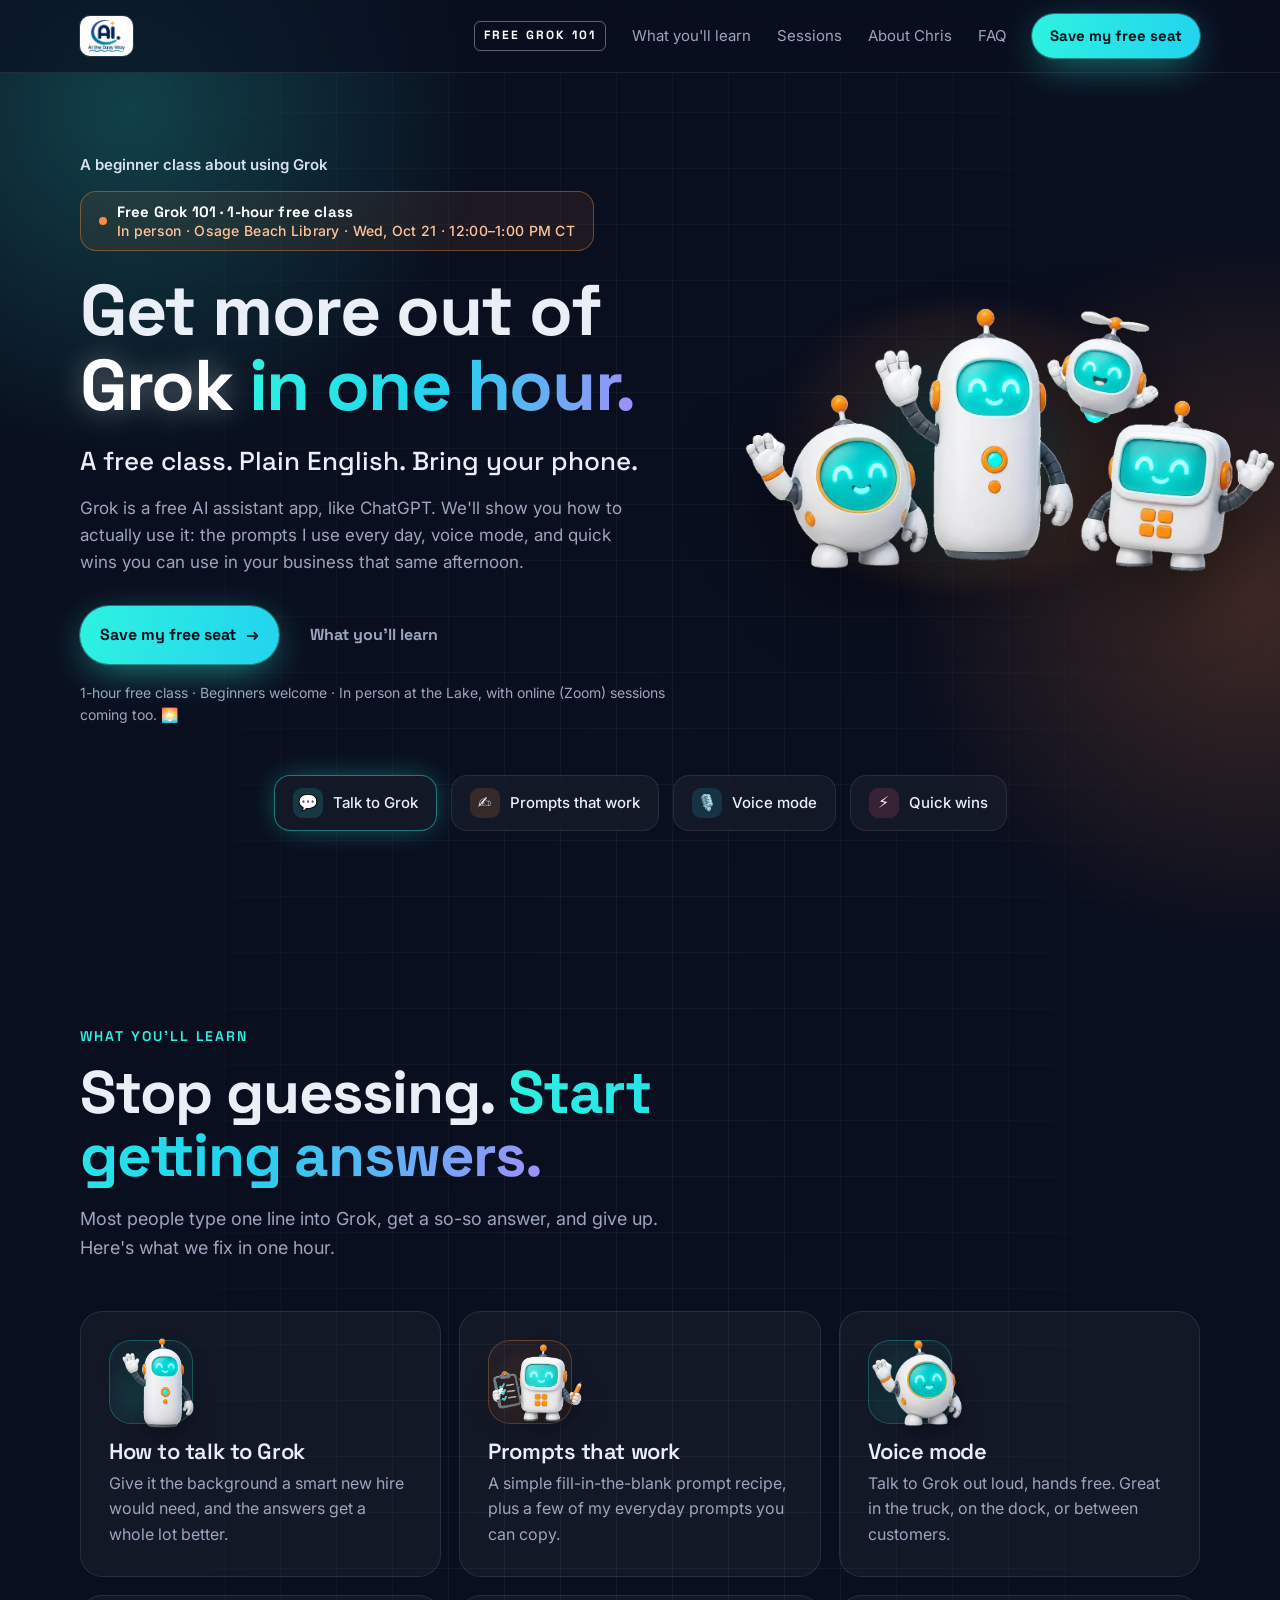
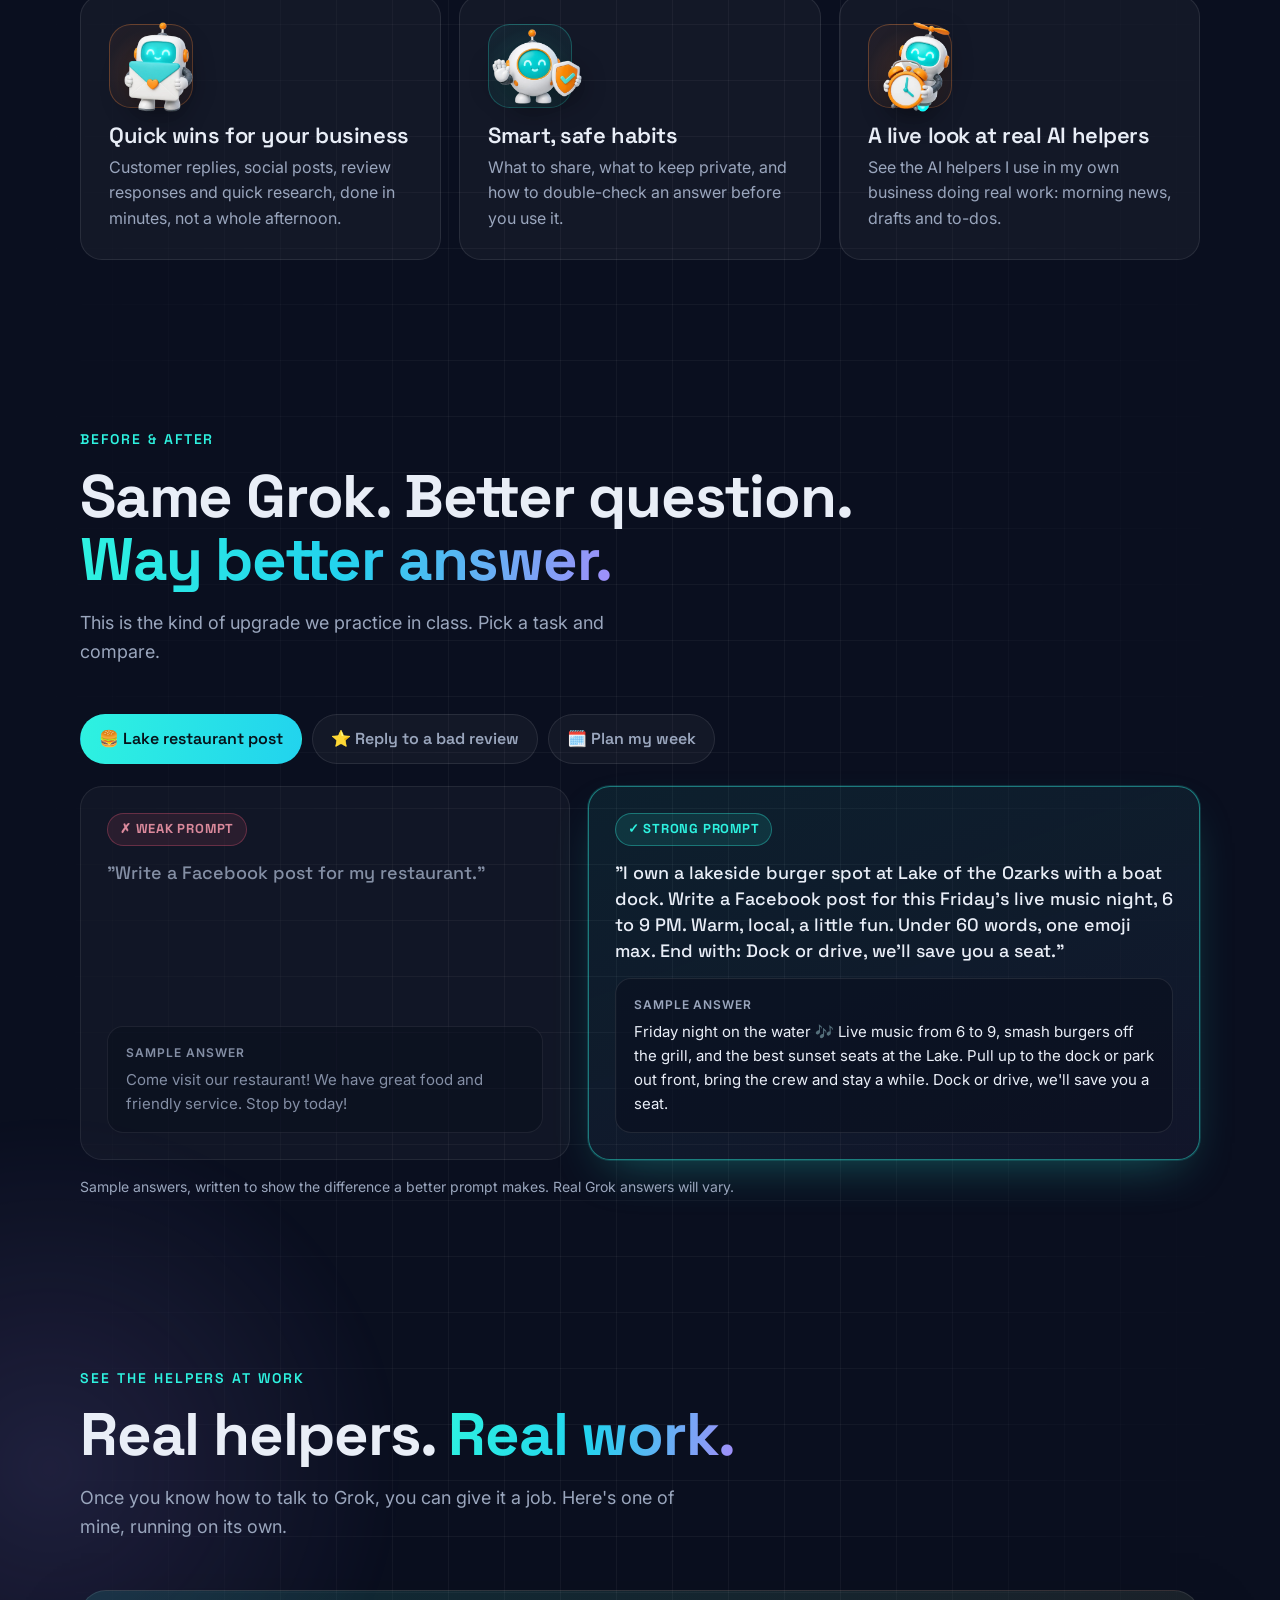
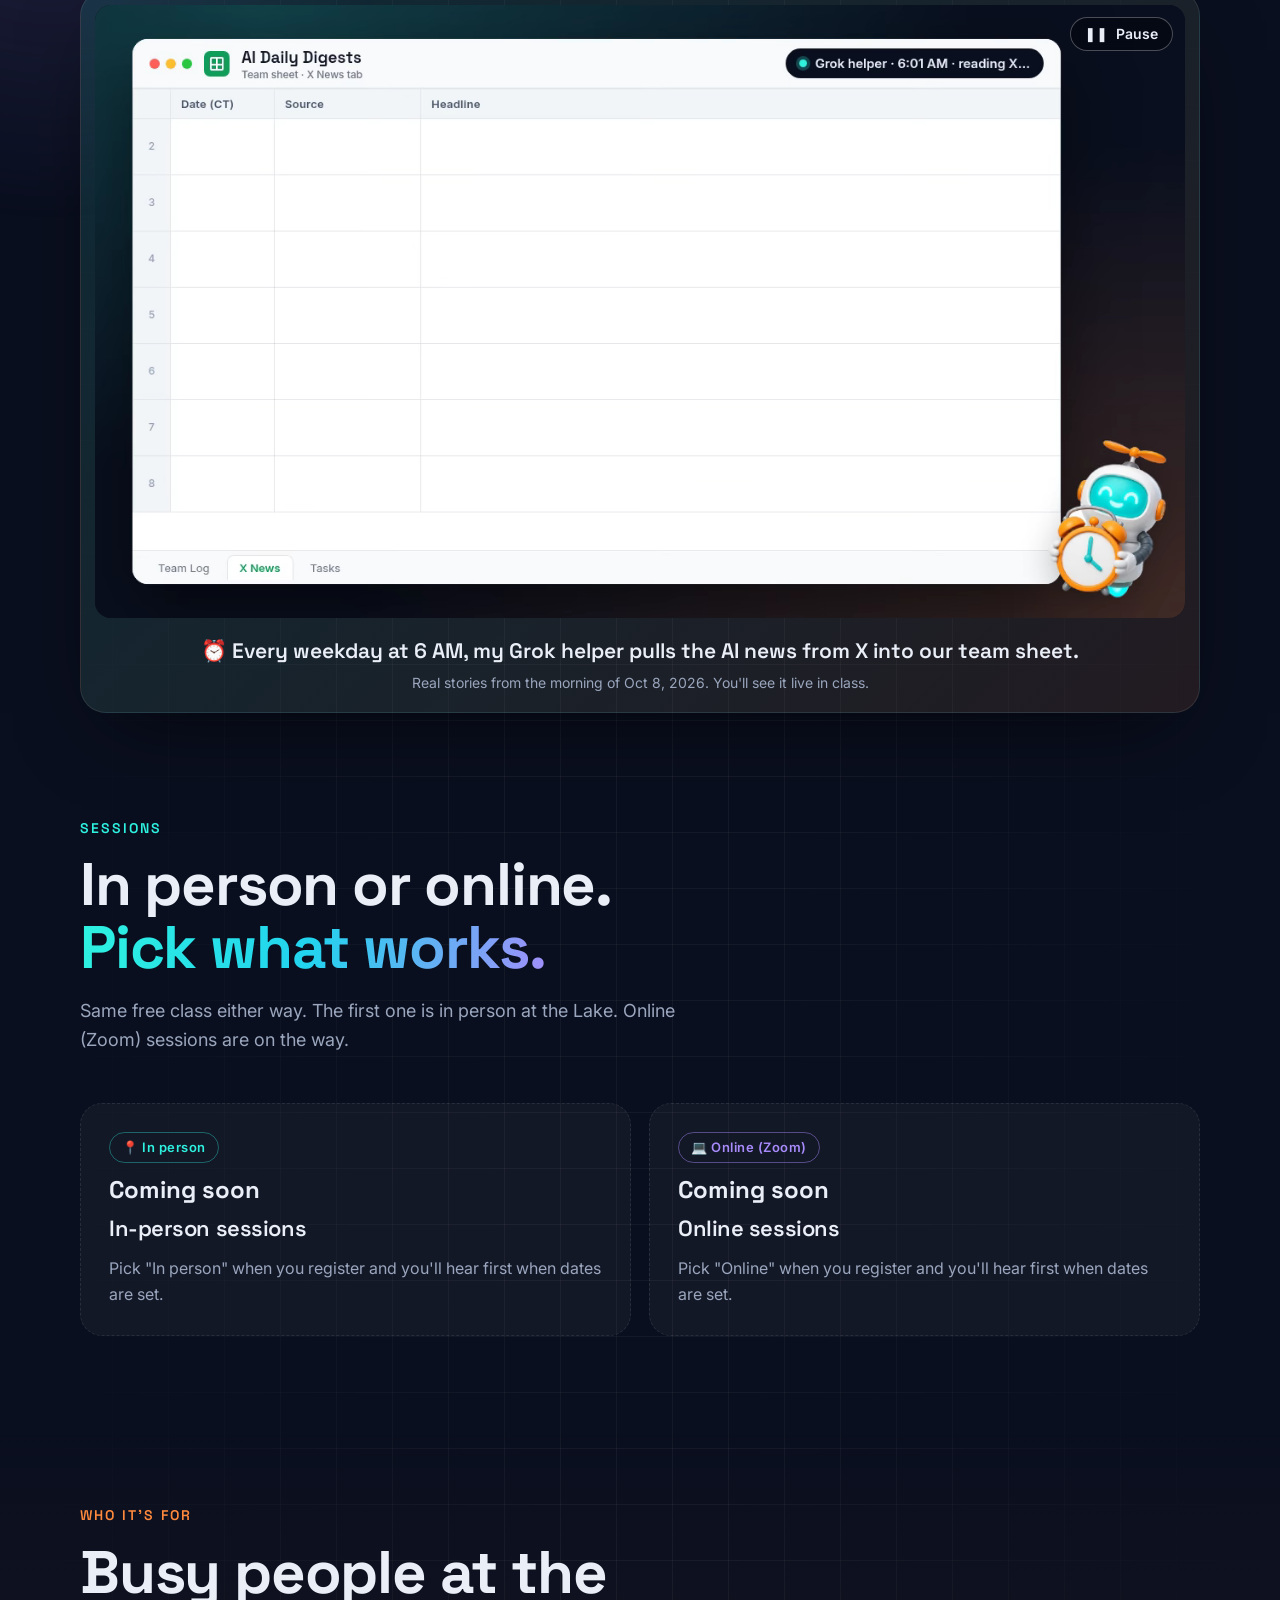
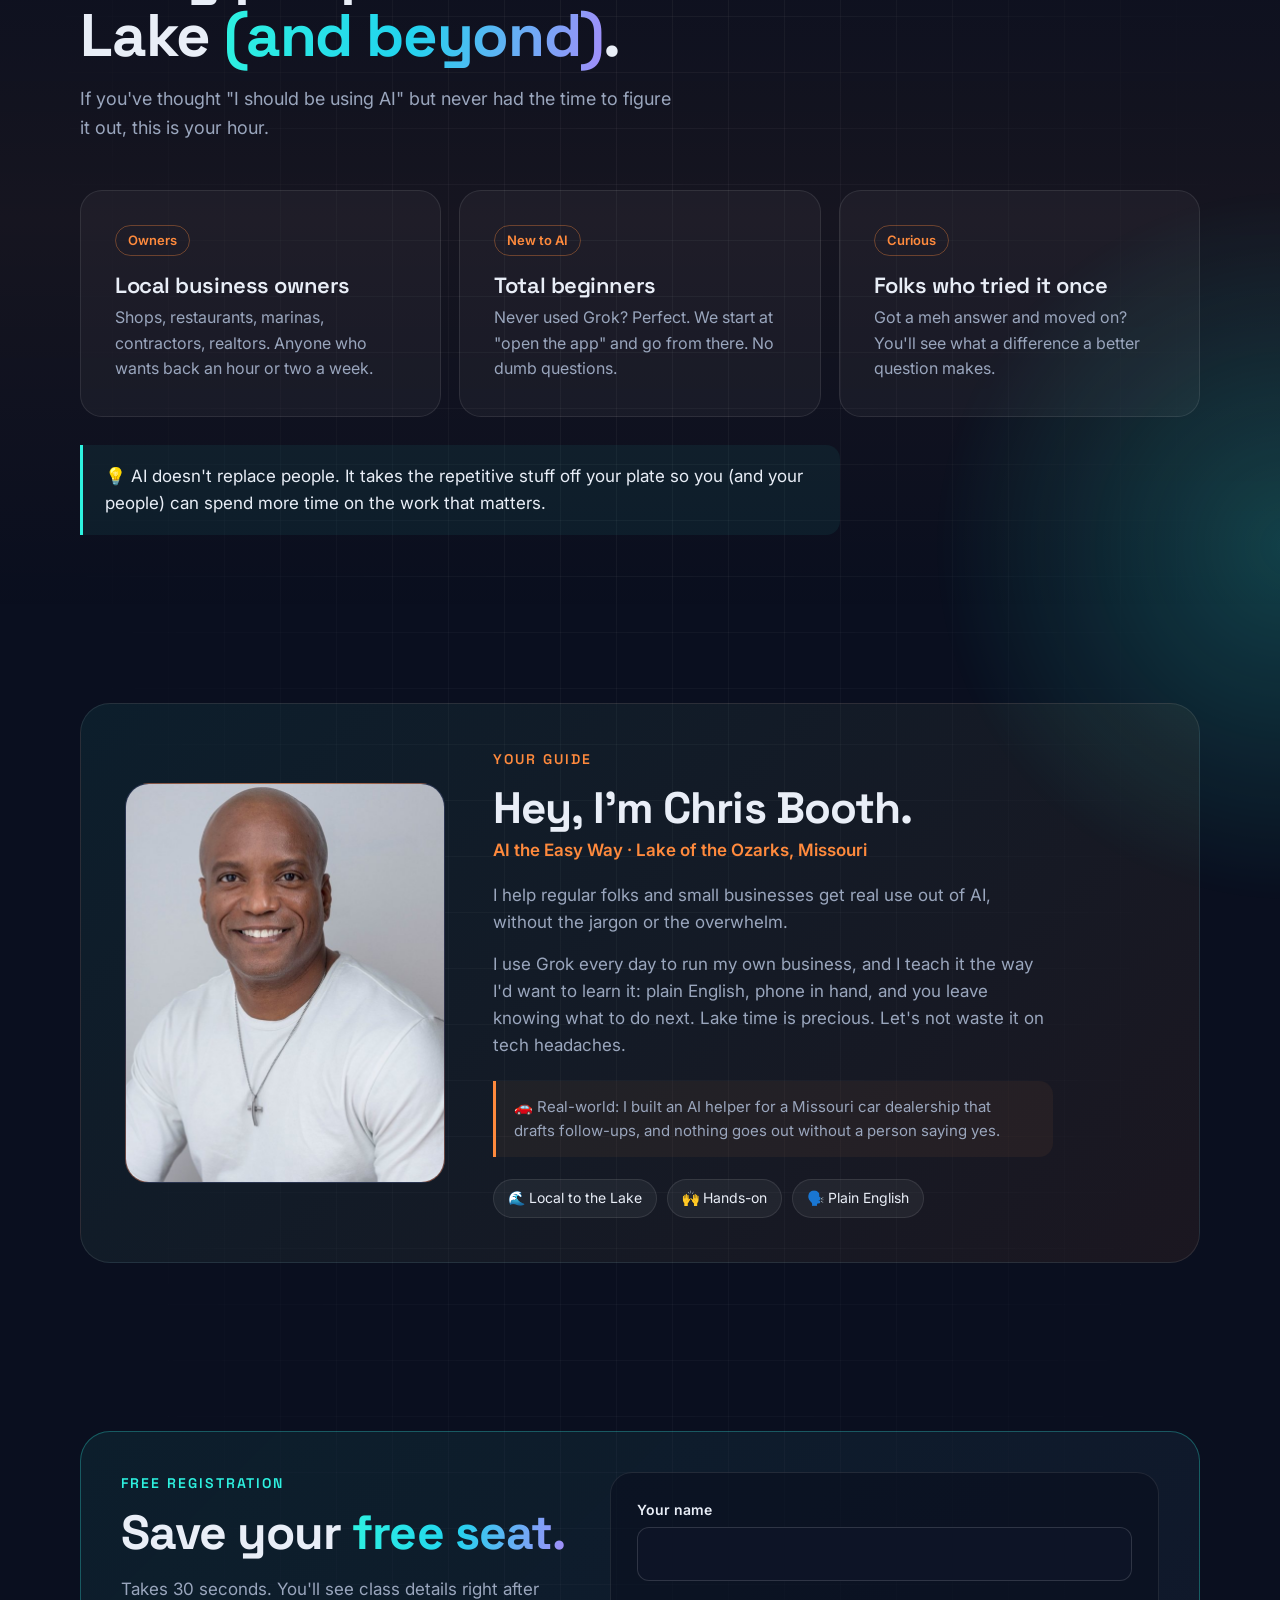
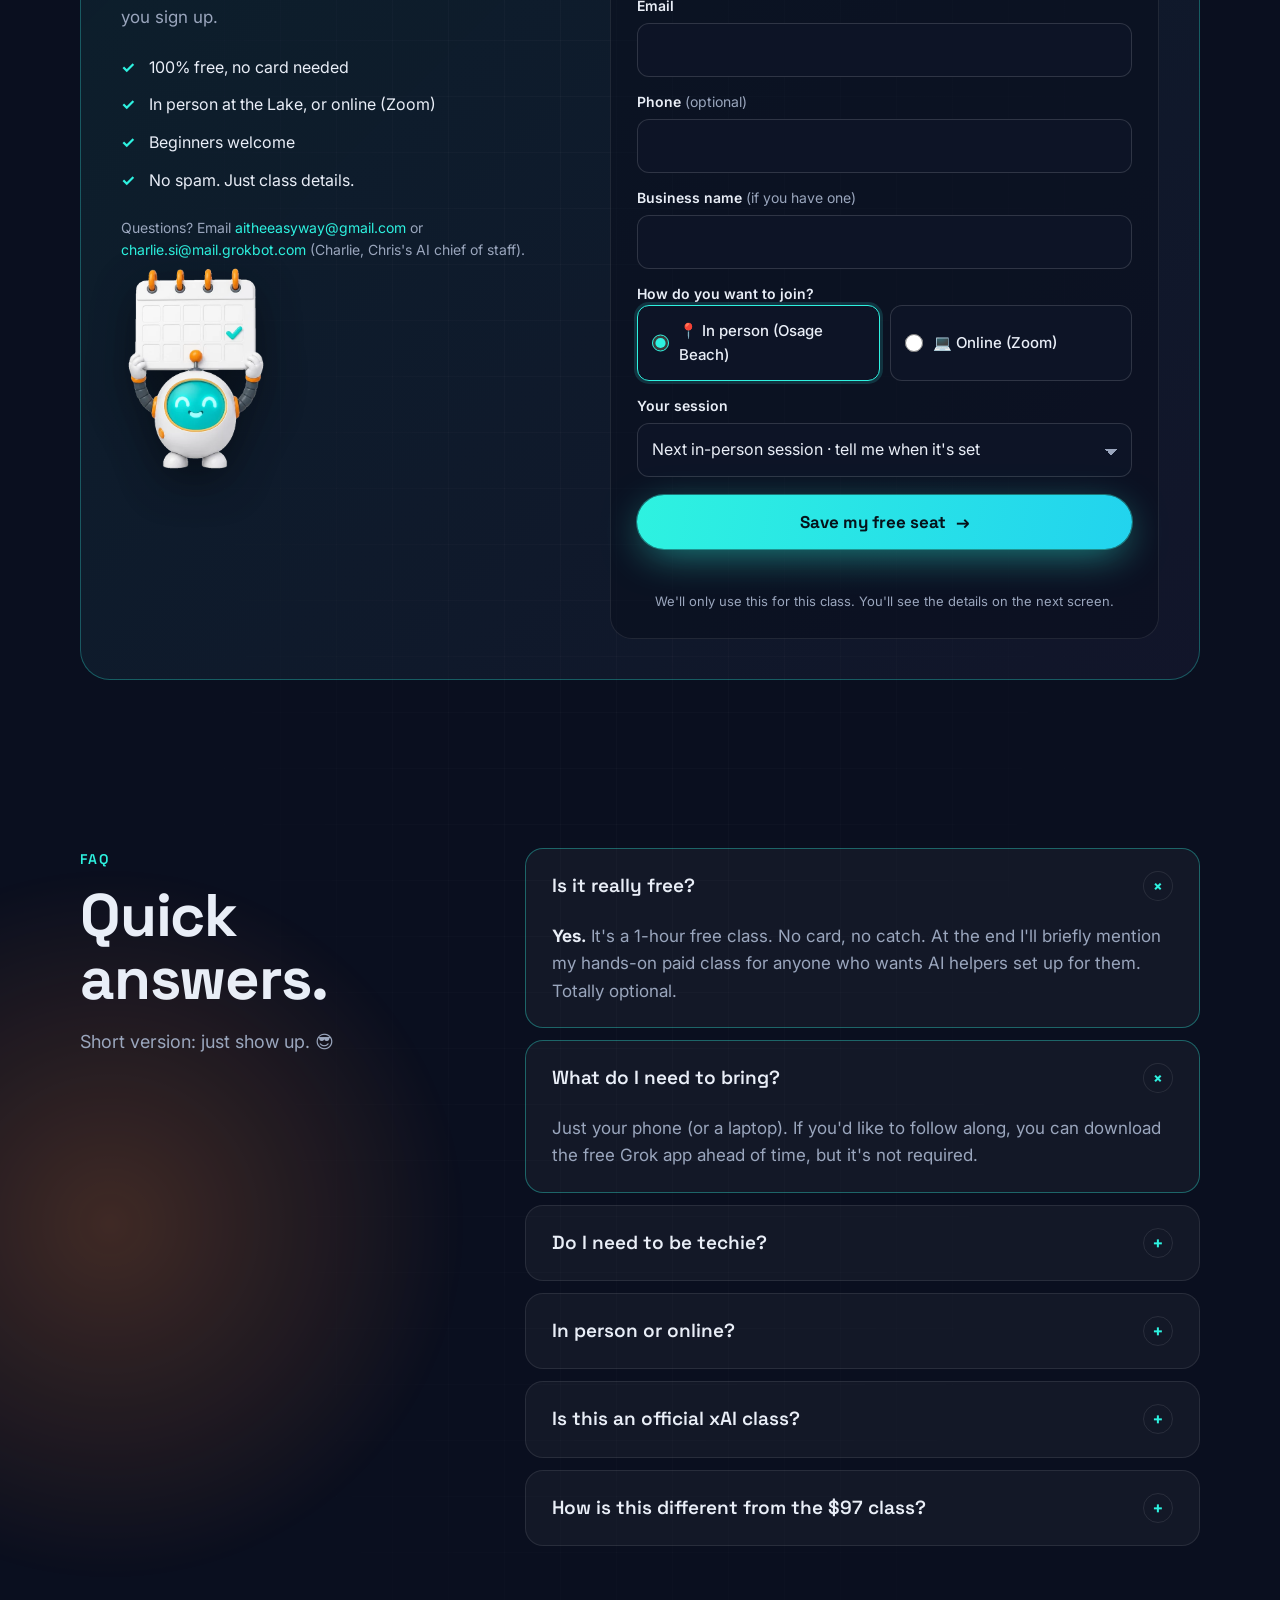
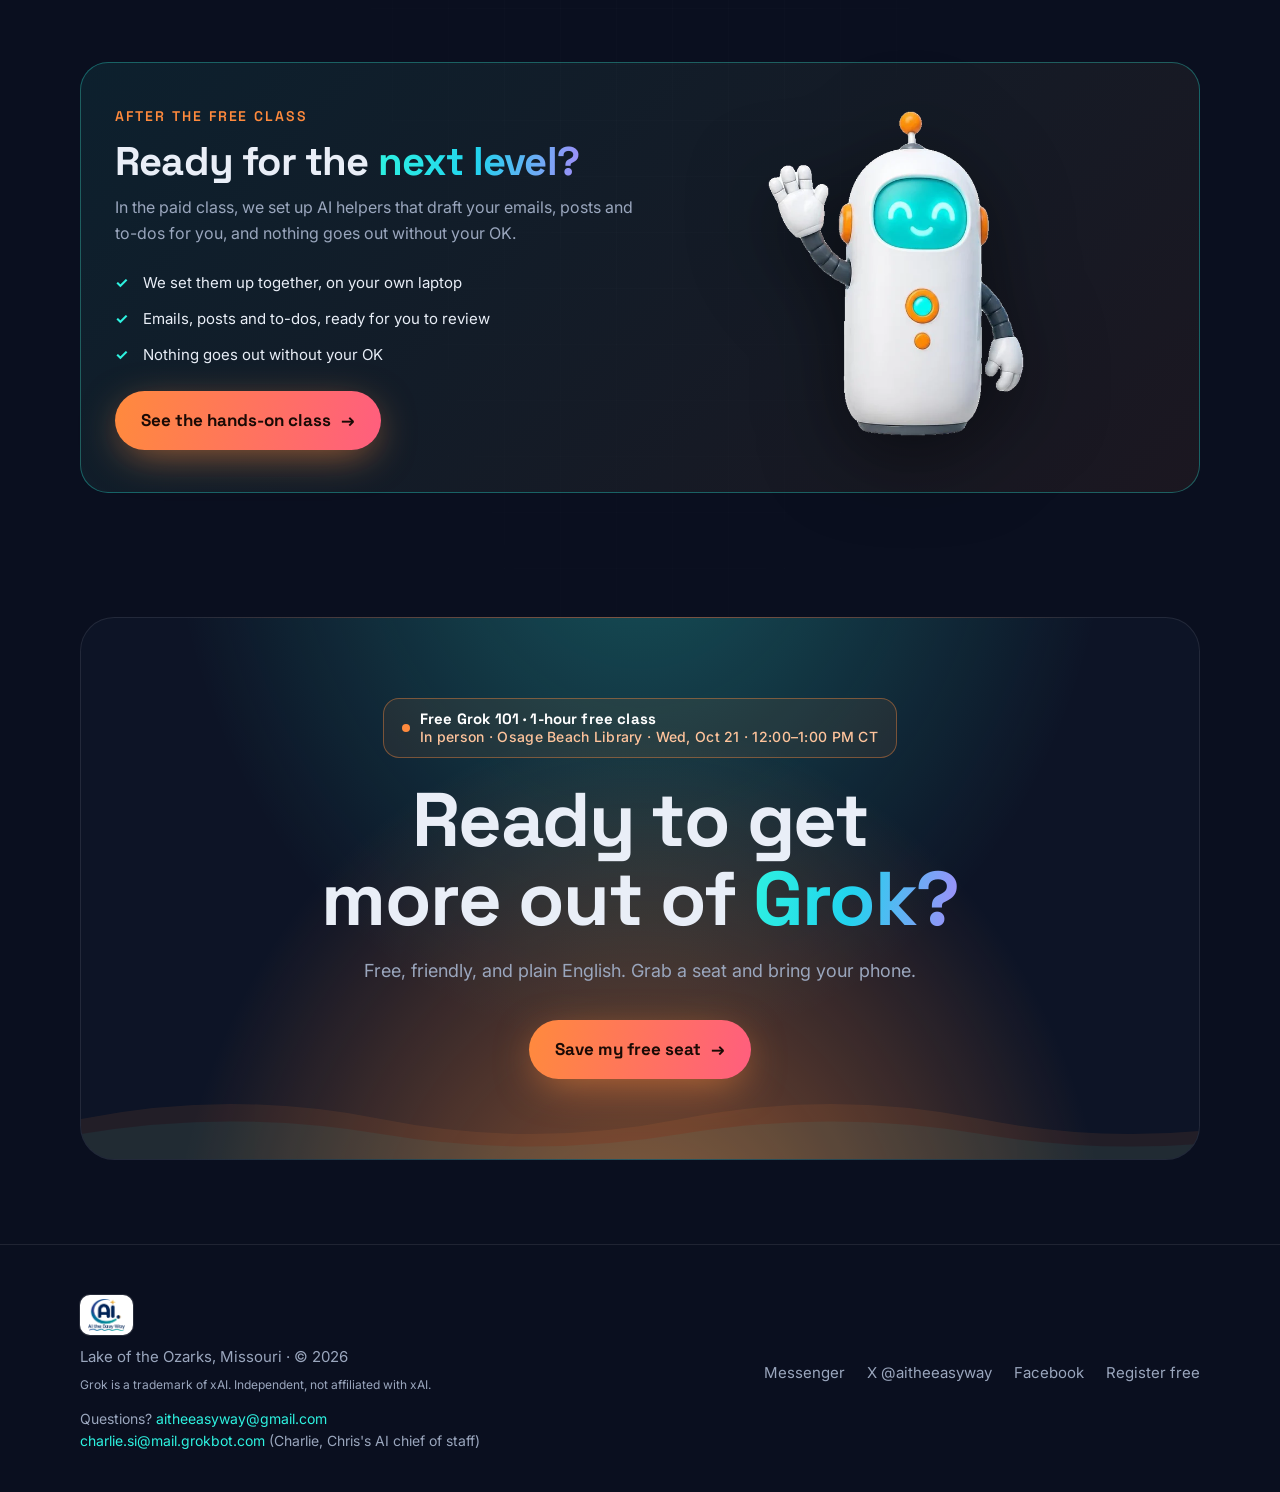
==== commit bf99154e: "Fix free-class promotion issues from the Oct 16 audit. Use https for share tags and cross-site links" ====
--- a/index.html
+++ b/index.html
@@ -5,14 +5,14 @@
 <script src="config.js"></script>
 <meta charset="utf-8">
 <meta name="viewport" content="width=device-width, initial-scale=1">
-<link rel="canonical" href="http://free.mysihelpers.com/"><!-- switch to https once GitHub issues the cert -->
+<link rel="canonical" href="https://free.mysihelpers.com/">
 <title>Free Grok 101: Get More Out of Grok in One Hour | AI the Easy Way</title>
 <meta name="description" content="A 1-hour free, beginner-friendly class from AI the Easy Way at the Lake of the Ozarks. Learn how to talk to Grok, prompts that work, voice mode and quick wins for your business. In person and online sessions.">
 <meta property="og:title" content="Free Grok 101: Get More Out of Grok in One Hour">
 <meta property="og:description" content="A 1-hour free, plain-English class for local business owners and beginners. In person at Osage Beach Library, Wed Oct 21, 12:00 to 1:00 PM CT. Save your seat.">
 <meta property="og:type" content="website">
-<meta property="og:url" content="http://free.mysihelpers.com/">
-<meta property="og:image" content="http://free.mysihelpers.com/assets/og-image.jpg">
+<meta property="og:url" content="https://free.mysihelpers.com/">
+<meta property="og:image" content="https://free.mysihelpers.com/assets/og-image.jpg">
 <meta property="og:image:width" content="1200">
 <meta property="og:image:height" content="630">
 <meta property="og:image:alt" content="Free Grok 101: Get more out of Grok in one hour. In person at Osage Beach Library, Wed Oct 21, 12:00 to 1:00 PM CT.">
@@ -20,7 +20,7 @@
 <meta name="twitter:card" content="summary_large_image">
 <meta name="twitter:title" content="Free Grok 101: Get More Out of Grok in One Hour">
 <meta name="twitter:description" content="A 1-hour free, plain-English class. In person at Osage Beach Library, Wed Oct 21, 12:00 to 1:00 PM CT. Save your seat.">
-<meta name="twitter:image" content="http://free.mysihelpers.com/assets/og-image.jpg">
+<meta name="twitter:image" content="https://free.mysihelpers.com/assets/og-image.jpg">
 <meta name="theme-color" content="#0a0f1f">
 <link rel="icon" href="favicon.ico" sizes="48x48">
 <link rel="icon" type="image/png" sizes="32x32" href="favicon-32.png">
@@ -62,7 +62,7 @@
   <div class="wrap" style="position:relative">
     <div class="hero-grid">
       <div class="hero-top">
-        <div class="built-on"><span>Class taught on</span><img src="assets/grok/Grok_Full_Logomark_Light.svg" alt="Grok" width="110" height="43"></div>
+        <p class="beginner-line">A beginner class about using Grok</p>
         <span class="pill"><span class="pulse"></span><span class="pill-txt"><b>Free Grok 101 · <span class="nw">1-hour free class</span></b><span id="hero-when">In person · Osage Beach Library · Wed, Oct 21 · 12:00–1:00 PM CT</span></span></span>
         <h1>Get more out of <span class="grok-word">Grok</span> <span class="grad-text">in one hour.</span></h1>
       </div>
@@ -71,7 +71,7 @@
       </div>
       <div class="hero-body">
         <p class="sub">A free class. Plain English. Bring your phone.</p>
-        <p class="lede">You've heard about Grok. Maybe you've even tried it. In one hour I'll show you how to talk to it so you get useful answers, the prompts I use every day, voice mode, and quick wins you can use in your business that same afternoon.</p>
+        <p class="lede">Grok is a free AI assistant app, like ChatGPT. We'll show you how to actually use it: the prompts I use every day, voice mode, and quick wins you can use in your business that same afternoon.</p>
         <div class="cta-row">
           <a class="btn btn-primary" href="#register">Save my free seat <span class="arrow" aria-hidden="true">→</span></a>
           <a class="btn btn-ghost btn-textlink" href="#learn">What you'll learn</a>
@@ -174,7 +174,7 @@
     <h2 class="reveal">In person or online. <span class="grad-text">Pick what works.</span></h2>
     <p class="section-sub reveal">Same free class either way. The first one is in person at the Lake. Online (Zoom) sessions are on the way.</p>
     <div class="sess-grid" id="sess-grid">
-      <div class="card sess"><span class="fmt">📍 In person</span><div class="when">Wed, Oct 21 · 12:00–1:00 PM CT</div><h3>In person · Osage Beach Library</h3><p>Osage Beach Library, Osage Beach, MO</p></div>
+      <div class="card sess"><span class="fmt">📍 In person</span><div class="when">Wed, Oct 21 · 12:00–1:00 PM CT</div><h3>In person · Osage Beach Library</h3><p>Osage Beach Library, 1064 Gutridge Lane, Osage Beach, MO 65065 · <a href="https://www.google.com/maps/search/?api=1&query=1064+Gutridge+Lane,+Osage+Beach,+MO+65065" target="_blank" rel="noopener">Map</a></p></div>
       <div class="card sess online soon"><span class="fmt">💻 Online (Zoom)</span><div class="when">Coming soon</div><h3>Online sessions</h3><p>Pick "Online" when you register and you'll hear first when dates are set.</p></div>
     </div>
   </div>
@@ -233,19 +233,20 @@
       <div>
         <span class="eyebrow">Free registration</span>
         <h2>Save your <span class="grad-text">free seat.</span></h2>
-        <p class="lede">Takes 30 seconds. You'll get the class details and a reminder before it starts.</p>
+        <p class="lede">Takes 30 seconds. You'll see class details right after you sign up.</p>
         <ul>
           <li>100% free, no card needed</li>
           <li>In person at the Lake, or online (Zoom)</li>
           <li>Beginners welcome</li>
           <li>No spam. Just class details.</li>
         </ul>
+        <p class="contact-links">Questions? Email <a data-email href="mailto:aitheeasyway@gmail.com">aitheeasyway@gmail.com</a> or <a data-charlie href="mailto:charlie.si@mail.grokbot.com">charlie.si@mail.grokbot.com</a> (<span class="charlie-label">Charlie, Chris's AI chief of staff</span>).</p>
         <div class="reg-art" aria-hidden="true"><picture><source srcset="assets/helpers/helper-calendar.webp" type="image/webp"><img src="assets/helpers/helper-calendar.png" alt=""></picture></div>
       </div>
       <form class="reg" id="reg-form" novalidate>
         <div class="field"><label for="f-name">Your name</label><input id="f-name" name="name" type="text" autocomplete="name" autocapitalize="words" enterkeyhint="next" required aria-required="true"></div>
         <div class="field"><label for="f-email">Email</label><input id="f-email" name="email" type="email" inputmode="email" autocomplete="email" autocapitalize="off" spellcheck="false" enterkeyhint="next" required aria-required="true"></div>
-        <div class="field"><label for="f-phone">Phone <span class="opt">(optional, for a text reminder)</span></label><input id="f-phone" name="phone" type="tel" inputmode="tel" autocomplete="tel" enterkeyhint="next"></div>
+        <div class="field"><label for="f-phone">Phone <span class="opt">(optional)</span></label><input id="f-phone" name="phone" type="tel" inputmode="tel" autocomplete="tel" enterkeyhint="next"></div>
         <div class="field"><label for="f-biz">Business name <span class="opt">(if you have one)</span></label><input id="f-biz" name="business" type="text" autocomplete="organization" autocapitalize="words" enterkeyhint="next"></div>
         <fieldset class="field"><legend>How do you want to join?</legend>
           <div class="fmt-pick">
@@ -253,11 +254,11 @@
             <label><input type="radio" name="format" value="Online (Zoom)"> 💻 Online (Zoom)</label>
           </div>
         </fieldset>
-        <div class="field"><label for="f-session">Which session?</label><select id="f-session" name="session"></select></div>
-        <div class="hp" aria-hidden="true"><label>Leave blank<input name="company_site" tabindex="-1" autocomplete="off"></label></div>
+        <div class="field" id="session-field"><label for="f-session" id="session-label">Your session</label><select id="f-session" name="session" required><option value="osage-1" selected>Wed, Oct 21 · 12:00–1:00 PM CT · In person at Osage Beach Library</option></select></div>
+        <div class="hp" aria-hidden="true"><label for="company_site">Company</label><input id="company_site" name="company_site" type="text" tabindex="-1" autocomplete="off"></div>
         <button class="btn btn-primary" type="submit">Save my free seat <span class="arrow" aria-hidden="true">→</span></button>
         <p class="form-status" id="form-status" role="status" aria-live="polite"></p>
-        <p class="form-note">We'll only use this to send class details.</p>
+        <p class="form-note">We'll only use this for this class. You'll see the details on the next screen.</p>
       </form>
     </div>
 
@@ -271,11 +272,11 @@
     <h2 class="reveal">Quick answers.</h2><p class="section-sub reveal" style="margin-bottom:0">Short version: just show up. 😎</p></div>
     <div class="faq">
       <details class="reveal" open><summary>Is it really free?<span class="plus">+</span></summary><div class="ans"><strong>Yes.</strong> It's a 1-hour free class. No card, no catch. At the end I'll briefly mention my hands-on paid class for anyone who wants AI helpers set up for them. Totally optional.</div></details>
-      <details class="reveal" open><summary>What do I need to bring?<span class="plus">+</span></summary><div class="ans">A <strong>phone or laptop with Grok</strong>. Install the Grok app (iPhone or Android) or open grok.com, and sign in. A <strong>free account</strong> is fine for what we cover.</div></details>
+      <details class="reveal" open><summary>What do I need to bring?<span class="plus">+</span></summary><div class="ans">Just your phone (or a laptop). If you'd like to follow along, you can download the free Grok app ahead of time, but it's not required.</div></details>
       <details class="reveal"><summary>Do I need to be techie?<span class="plus">+</span></summary><div class="ans"><strong>Nope.</strong> If you can send a text, you're good. We go step by step.</div></details>
-      <details class="reveal"><summary>In person or online?<span class="plus">+</span></summary><div class="ans">Both. The first session is <strong>in person at Osage Beach Library, Wed, Oct 21, 12:00 to 1:00 PM CT</strong>. Online (Zoom) sessions are coming. Pick the one you want when you register, and Zoom folks get the link by email.</div></details>
+      <details class="reveal"><summary>In person or online?<span class="plus">+</span></summary><div class="ans">Both. The first session is <strong>in person at Osage Beach Library, 1064 Gutridge Lane, Osage Beach, MO 65065, Wed, Oct 21, 12:00 to 1:00 PM CT</strong>. <a href="https://www.google.com/maps/search/?api=1&query=1064+Gutridge+Lane,+Osage+Beach,+MO+65065" target="_blank" rel="noopener" style="color:var(--teal)">Map</a>. Online (Zoom) sessions are coming. Pick the one you want when you register.</div></details>
       <details class="reveal"><summary>Is this an official xAI class?<span class="plus">+</span></summary><div class="ans">No. It's an independent class from AI the Easy Way that teaches you to use Grok. Not affiliated with or endorsed by xAI.</div></details>
-      <details class="reveal"><summary>How is this different from the $97 class?<span class="plus">+</span></summary><div class="ans">This free class is about <strong>using Grok</strong> well. The paid <a data-sales href="http://mysihelpers.com/" style="color:var(--teal)">hands-on AI Helpers class ($97)</a> is where we set up your own Grok Bot helpers together, for your business. Totally optional.</div></details>
+      <details class="reveal"><summary>How is this different from the $97 class?<span class="plus">+</span></summary><div class="ans">This free class is about <strong>using Grok</strong> well. The paid <a data-sales href="https://mysihelpers.com/" style="color:var(--teal)">hands-on AI Helpers class ($97)</a> is where we set up AI helpers that draft your emails, posts and to-dos, and nothing goes out without your OK. Totally optional.</div></details>
     </div>
     </div>
   </div>
@@ -287,14 +288,14 @@
       <div>
         <span class="eyebrow o">After the free class</span>
         <h2>Ready for the <span class="grad-text">next level?</span></h2>
-        <p class="lede">Want Grok working for you every day? In the hands-on AI Helpers class we set up your own Grok Bot helpers together: a chief of staff, connected email and calendar, and routines that run while you work.</p>
+        <p class="lede">In the paid class, we set up AI helpers that draft your emails, posts and to-dos for you, and nothing goes out without your OK.</p>
         <ul>
-          <li>Built together, on your own laptop</li>
-          <li>Hand off the busywork and get hours back each week</li>
-          <li>You stay in charge: nothing goes out without your OK</li>
+          <li>We set them up together, on your own laptop</li>
+          <li>Emails, posts and to-dos, ready for you to review</li>
+          <li>Nothing goes out without your OK</li>
         </ul>
         <div class="cta-row" style="justify-content:flex-start;margin-top:18px">
-          <a class="btn btn-sunset" data-sales href="http://mysihelpers.com/">See the hands-on class <span class="arrow" aria-hidden="true">→</span></a>
+          <a class="btn btn-sunset" data-sales href="https://mysihelpers.com/">See the hands-on class <span class="arrow" aria-hidden="true">→</span></a>
         </div>
       </div>
       <div class="nl-art" aria-hidden="true"><picture><source srcset="assets/helpers/helper-chief.webp" type="image/webp"><img src="assets/helpers/helper-chief.png" alt=""></picture></div>
@@ -322,7 +323,7 @@
 
 <footer>
   <div class="wrap">
-    <div><a class="logo" href="#top" aria-label="AI the Easy Way"><img class="logo-mark" src="assets/logo-ai-the-easy-way.webp" width="160" height="137" alt="AI the Easy Way"></a><div style="margin-top:10px">Lake of the Ozarks, Missouri · © <span id="yr">2026</span></div><div class="tm">Grok is a trademark of xAI. Independent class, not affiliated with xAI.</div></div>
+    <div><a class="logo" href="#top" aria-label="AI the Easy Way"><img class="logo-mark" src="assets/logo-ai-the-easy-way.webp" width="160" height="137" alt="AI the Easy Way"></a><div style="margin-top:10px">Lake of the Ozarks, Missouri · © <span id="yr">2026</span></div><div class="tm">Grok is a trademark of xAI. Independent, not affiliated with xAI.</div><div class="contact-links">Questions? <a data-email href="mailto:aitheeasyway@gmail.com">aitheeasyway@gmail.com</a><br><a data-charlie href="mailto:charlie.si@mail.grokbot.com">charlie.si@mail.grokbot.com</a> (<span class="charlie-label">Charlie, Chris's AI chief of staff</span>)</div></div>
     <div style="display:flex;gap:22px;flex-wrap:wrap">
       <a data-msg href="https://m.me/aitheeasyway" target="_blank" rel="noopener">Messenger</a>
       <a data-x href="https://x.com/aitheeasyway" target="_blank" rel="noopener">X @aitheeasyway</a>
@@ -346,7 +347,8 @@
   // session cards
   const grid = document.getElementById('sess-grid');
   const esc = t => String(t).replace(/[&<>"]/g, c => ({'&':'&amp;','<':'&lt;','>':'&gt;','"':'&quot;'}[c]));
-  let html = up.map(s => `<div class="card sess ${s.format==='online'?'online':''}"><span class="fmt">${fmtIcon(s.format)} ${formatLabel(s.format)}</span><div class="when">${esc(sessionWhen(s))}</div><h3>${esc(s.title)}</h3><p>${esc(s.place||'')}</p><a class="btn btn-ghost btn-sm" href="#register" data-pick="${esc(s.id)}" style="align-self:flex-start;margin-top:8px">Pick this session</a></div>`).join('');
+  const placeHtml = s => (s.place ? esc(s.place) : '') + (s.map ? ` <a href="${esc(s.map)}" target="_blank" rel="noopener">Map</a>` : '');
+  let html = up.map(s => `<div class="card sess ${s.format==='online'?'online':''}"><span class="fmt">${fmtIcon(s.format)} ${formatLabel(s.format)}</span><div class="when">${esc(sessionWhen(s))}</div><h3>${esc(s.title)}</h3><p>${placeHtml(s)}</p><a class="btn btn-ghost btn-sm" href="#register" data-pick="${esc(s.id)}" style="align-self:flex-start;margin-top:8px">Pick this session</a></div>`).join('');
   ['in-person','online'].forEach(f => { if(!up.some(s => s.format === f)) html += `<div class="card sess soon ${f==='online'?'online':''}"><span class="fmt">${fmtIcon(f)} ${formatLabel(f)}</span><div class="when">Coming soon</div><h3>${f==='online'?'Online sessions':'In-person sessions'}</h3><p>Pick "${f==='online'?'Online':'In person'}" when you register and you'll hear first when dates are set.</p></div>`; });
   grid.innerHTML = html;
 
@@ -386,12 +388,15 @@
 
   // registration form
   const form = document.getElementById('reg-form'), sel = document.getElementById('f-session'), status = document.getElementById('form-status');
+  const sessionLabel = document.getElementById('session-label');
   const curFormat = () => form.querySelector('input[name=format]:checked').value;
   function fillSessions(){
     const f = curFormat() === 'Online (Zoom)' ? 'online' : 'in-person';
     const list = up.filter(s => s.format === f);
-    sel.innerHTML = list.map(s => `<option value="${esc(s.id)}">${esc(s.title + ' · ' + sessionWhen(s))}</option>`).join('')
+    sel.innerHTML = list.map(s => `<option value="${esc(s.id)}">${esc(sessionWhen(s) + ' · ' + s.title)}</option>`).join('')
       + `<option value="${f}-next">${list.length ? 'None of these work. Tell me about the next one' : (f==='online' ? 'Next online (Zoom) session · tell me when it\'s set' : 'Next in-person session · tell me when it\'s set')}</option>`;
+    if (list.length) sel.value = list[0].id;
+    if (sessionLabel) sessionLabel.textContent = list.length <= 1 ? 'Your session' : 'Which session?';
   }
   form.querySelectorAll('input[name=format]').forEach(r => r.addEventListener('change', fillSessions));
   fillSessions();
@@ -430,6 +435,9 @@
   });
 
   document.querySelectorAll('[data-sales]').forEach(a => a.href = SALES_PAGE_URL);
+  document.querySelectorAll('[data-email]').forEach(a => { a.href = 'mailto:' + CONTACT_EMAIL; });
+  document.querySelectorAll('[data-charlie]').forEach(a => { a.href = 'mailto:' + CHARLIE_EMAIL; });
+  document.querySelectorAll('.charlie-label').forEach(el => { el.textContent = CHARLIE_LABEL; });
   document.querySelectorAll('[data-msg]').forEach(a => a.href = MESSENGER_URL);
   document.querySelectorAll('[data-x]').forEach(a => a.href = X_URL);
   document.querySelectorAll('[data-fb]').forEach(a => a.href = FACEBOOK_URL);
--- a/assets/styles.css
+++ b/assets/styles.css
@@ -214,8 +214,12 @@
 .upsell-price .soon{font-size:13px;margin:12px 0 0}
 @media (max-width:720px){.upsell-box{grid-template-columns:1fr;padding:26px 22px}.tease-card{flex-direction:column;gap:12px}}
 .grok-tag{font-family:"Space Grotesk";font-weight:700;letter-spacing:.18em;font-size:12px;color:#fff;border:1px solid rgba(255,255,255,.35);border-radius:6px;padding:4px 9px}
-.built-on{display:inline-flex;align-items:center;gap:12px;padding:10px 18px;border-radius:14px;background:#000;border:1px solid rgba(255,255,255,.18);margin-bottom:18px;color:#cfd6e4;font-size:13px;font-weight:600;letter-spacing:.08em;text-transform:uppercase}
-.built-on img{height:30px;width:auto;display:block}
+.beginner-line{margin:0 0 14px;font-size:15px;font-weight:600;color:#d7e0ee}
+.contact-links{margin-top:14px;font-size:14px;color:var(--muted);line-height:1.55;max-width:42em}
+.contact-links a{color:var(--teal);text-decoration:none;overflow-wrap:anywhere}
+.contact-links a:hover{text-decoration:underline}
+.sess p a{color:var(--teal);text-decoration:none}
+.sess p a:hover{text-decoration:underline}
 .hero .pill{display:flex;width:fit-content;margin:0 auto}
 .grok-word{color:#fff;text-shadow:0 0 28px rgba(255,255,255,.35)}
 .tm{margin-top:6px;font-size:12px;color:var(--muted)}
@@ -249,7 +253,7 @@
 @media (max-width:960px){
   .hero-grid .cta-row .btn-textlink{border-color:var(--line);padding-inline:20px;color:var(--text)}
   .hero-grid{grid-template-columns:1fr;grid-template-areas:"top" "art" "body";text-align:center}
-  .hero-grid .pill,.hero-grid .built-on{margin-inline:auto}
+  .hero-grid .pill{margin-inline:auto}
   .hero-grid .pill{margin-inline:auto}
   .hero-grid h1{margin:22px auto 6px;max-width:14ch}
   .hero-grid .lede{margin:0 auto 30px}
@@ -282,7 +286,7 @@
 .reg-box li{padding:6px 0 6px 28px;position:relative;font-size:16px}
 .reg-box li::before{content:"✓";position:absolute;left:0;color:var(--teal);font-weight:700}
 .reg-art img{width:150px;height:auto;filter:drop-shadow(0 14px 22px rgba(0,0,0,.45));animation:bob 6s ease-in-out infinite}
-form.reg{display:grid;gap:14px;background:rgba(10,15,31,.6);border:1px solid var(--line);border-radius:22px;padding:26px}
+form.reg{position:relative;display:grid;gap:14px;background:rgba(10,15,31,.6);border:1px solid var(--line);border-radius:22px;padding:26px}
 .field{display:grid;gap:6px}
 .field label,.field legend{font-size:14px;font-weight:600;color:var(--text)}
 .field .opt{color:var(--muted);font-weight:400}
@@ -297,7 +301,7 @@
 form.reg .btn{justify-content:center;width:100%;margin-top:4px}
 .form-note{font-size:13px;color:var(--muted);text-align:center}
 .form-status{font-size:14px;color:#ffc49c;text-align:center;min-height:1em}
-.hp{position:absolute;left:-9999px;width:1px;height:1px;overflow:hidden}
+.hp{position:absolute;width:1px;height:1px;padding:0;margin:-1px;overflow:hidden;clip:rect(0,0,0,0);white-space:nowrap;border:0}
 @media (max-width:960px){.reg-box{grid-template-columns:1fr;padding:28px}}
 @media (max-width:720px){.reg-box{padding:20px;gap:22px}form.reg{padding:18px}.fmt-pick{grid-template-columns:1fr}.reg-art{display:none}}
 /* thanks page */
@@ -308,6 +312,8 @@
 .ty-sess{display:inline-flex;flex-direction:column;gap:4px;margin:26px auto 0;padding:18px 26px;border-radius:18px;border:1px solid rgba(46,242,224,.35);background:rgba(46,242,224,.06)}
 .ty-sess b{font-family:"Space Grotesk";font-size:22px}
 .ty-sess span{color:var(--muted);font-size:15px}
+.ty-sess a{color:var(--teal);font-size:15px;text-decoration:none}
+.ty-sess a:hover{text-decoration:underline}
 .cal-row{display:flex;gap:12px;justify-content:center;flex-wrap:wrap;margin-top:20px}
 .bring li{margin:0 0 10px 0}
 
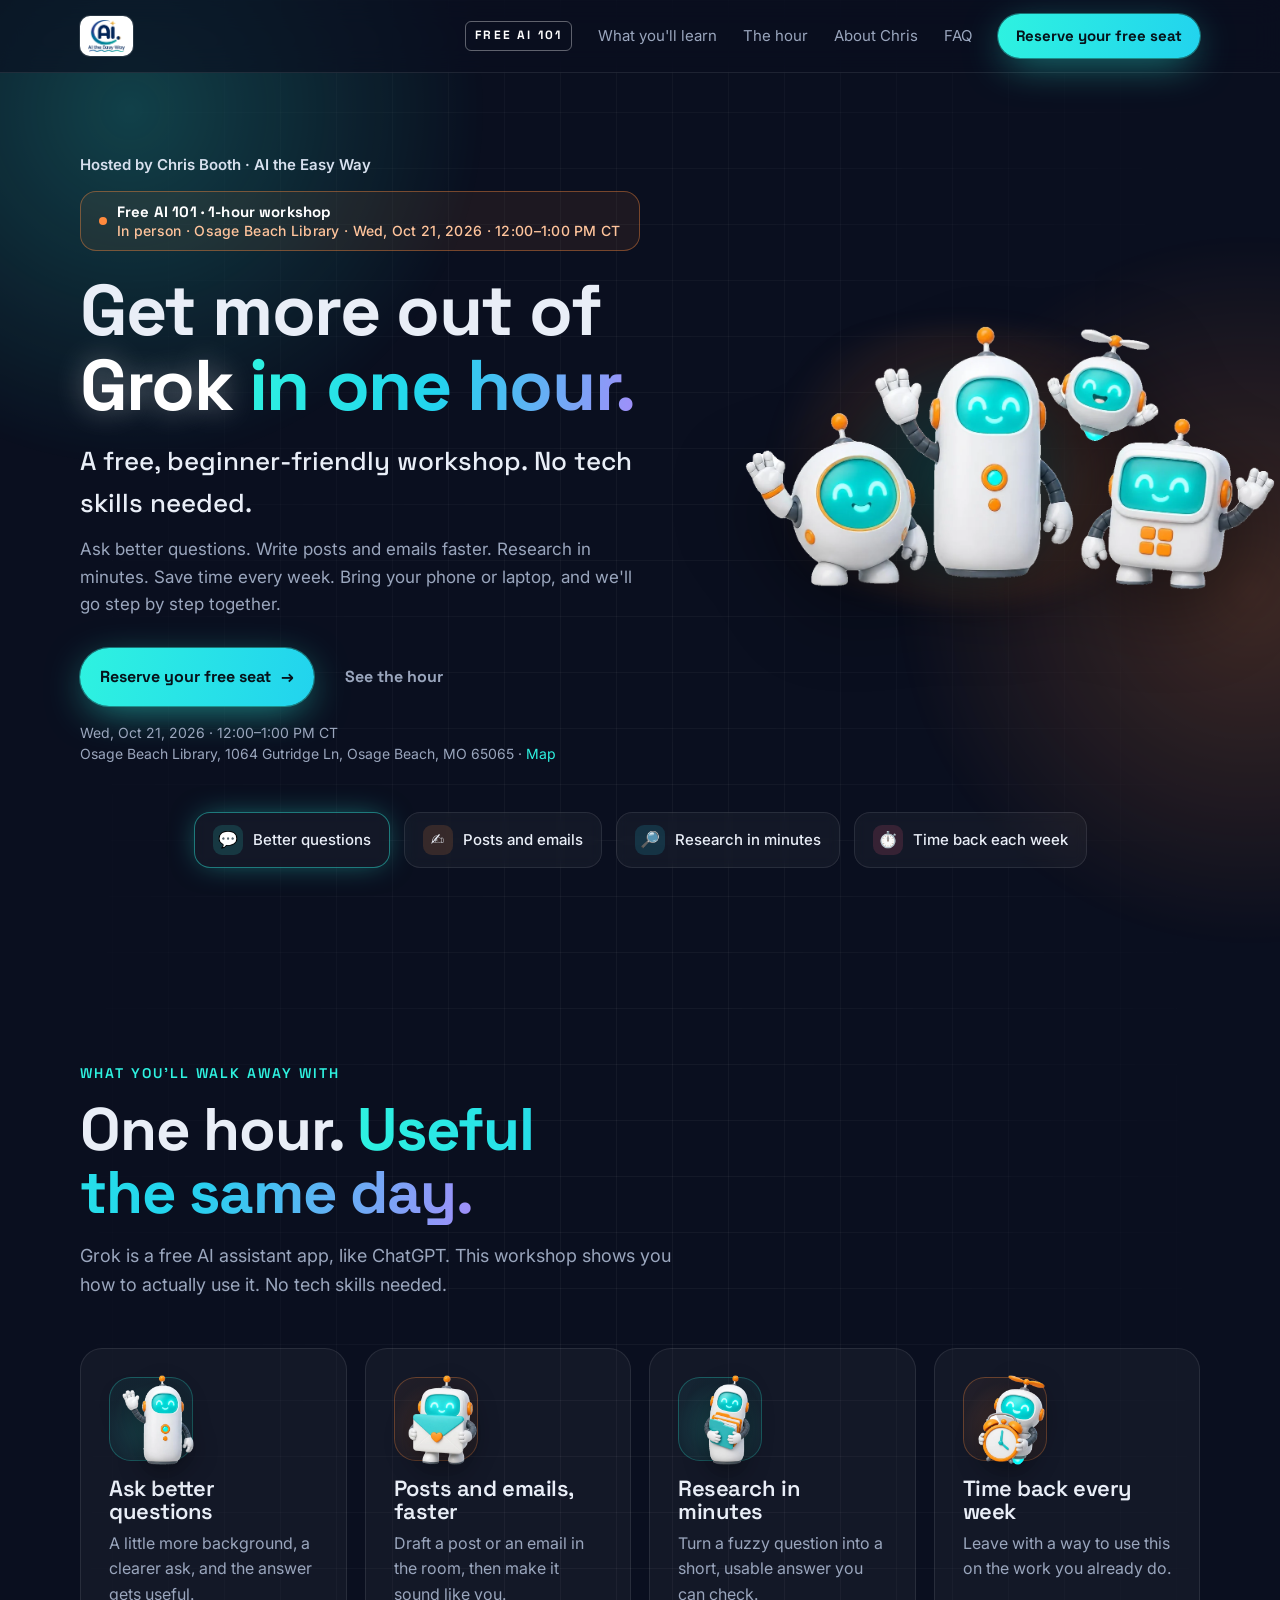
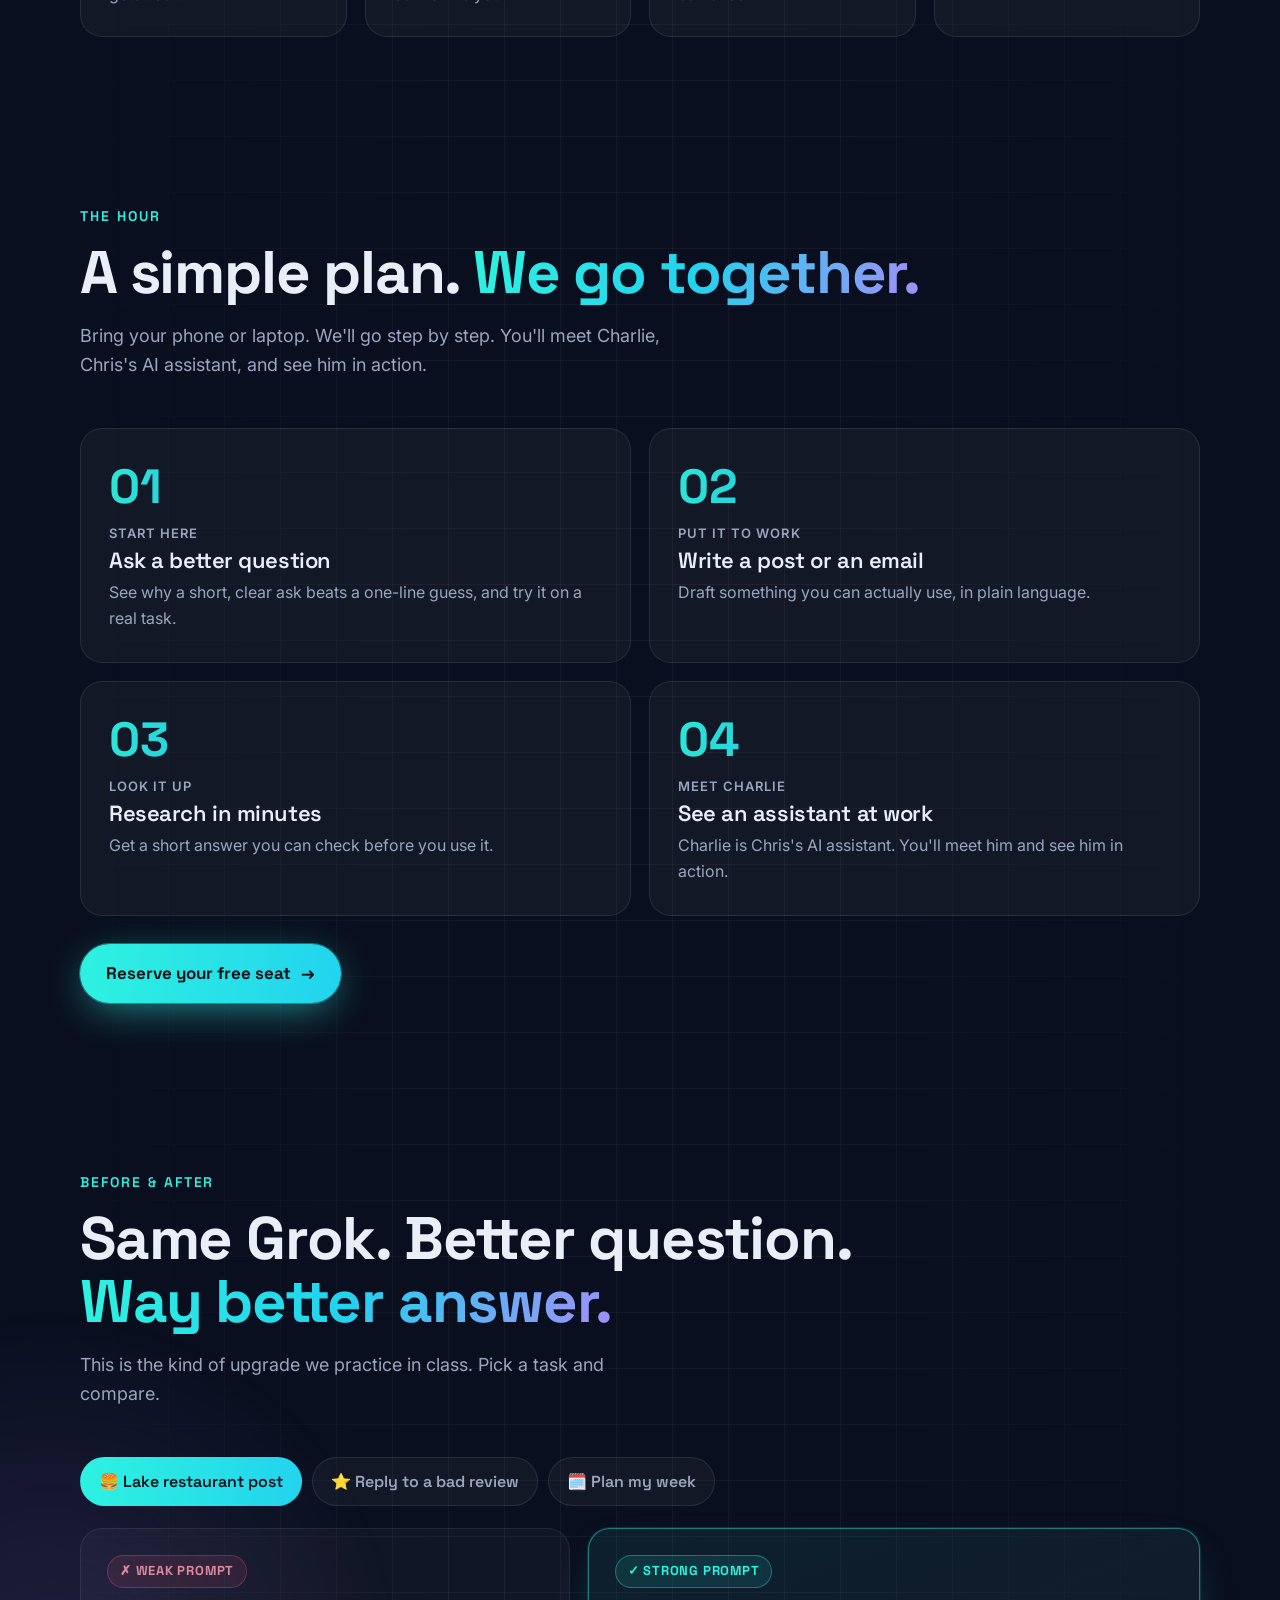
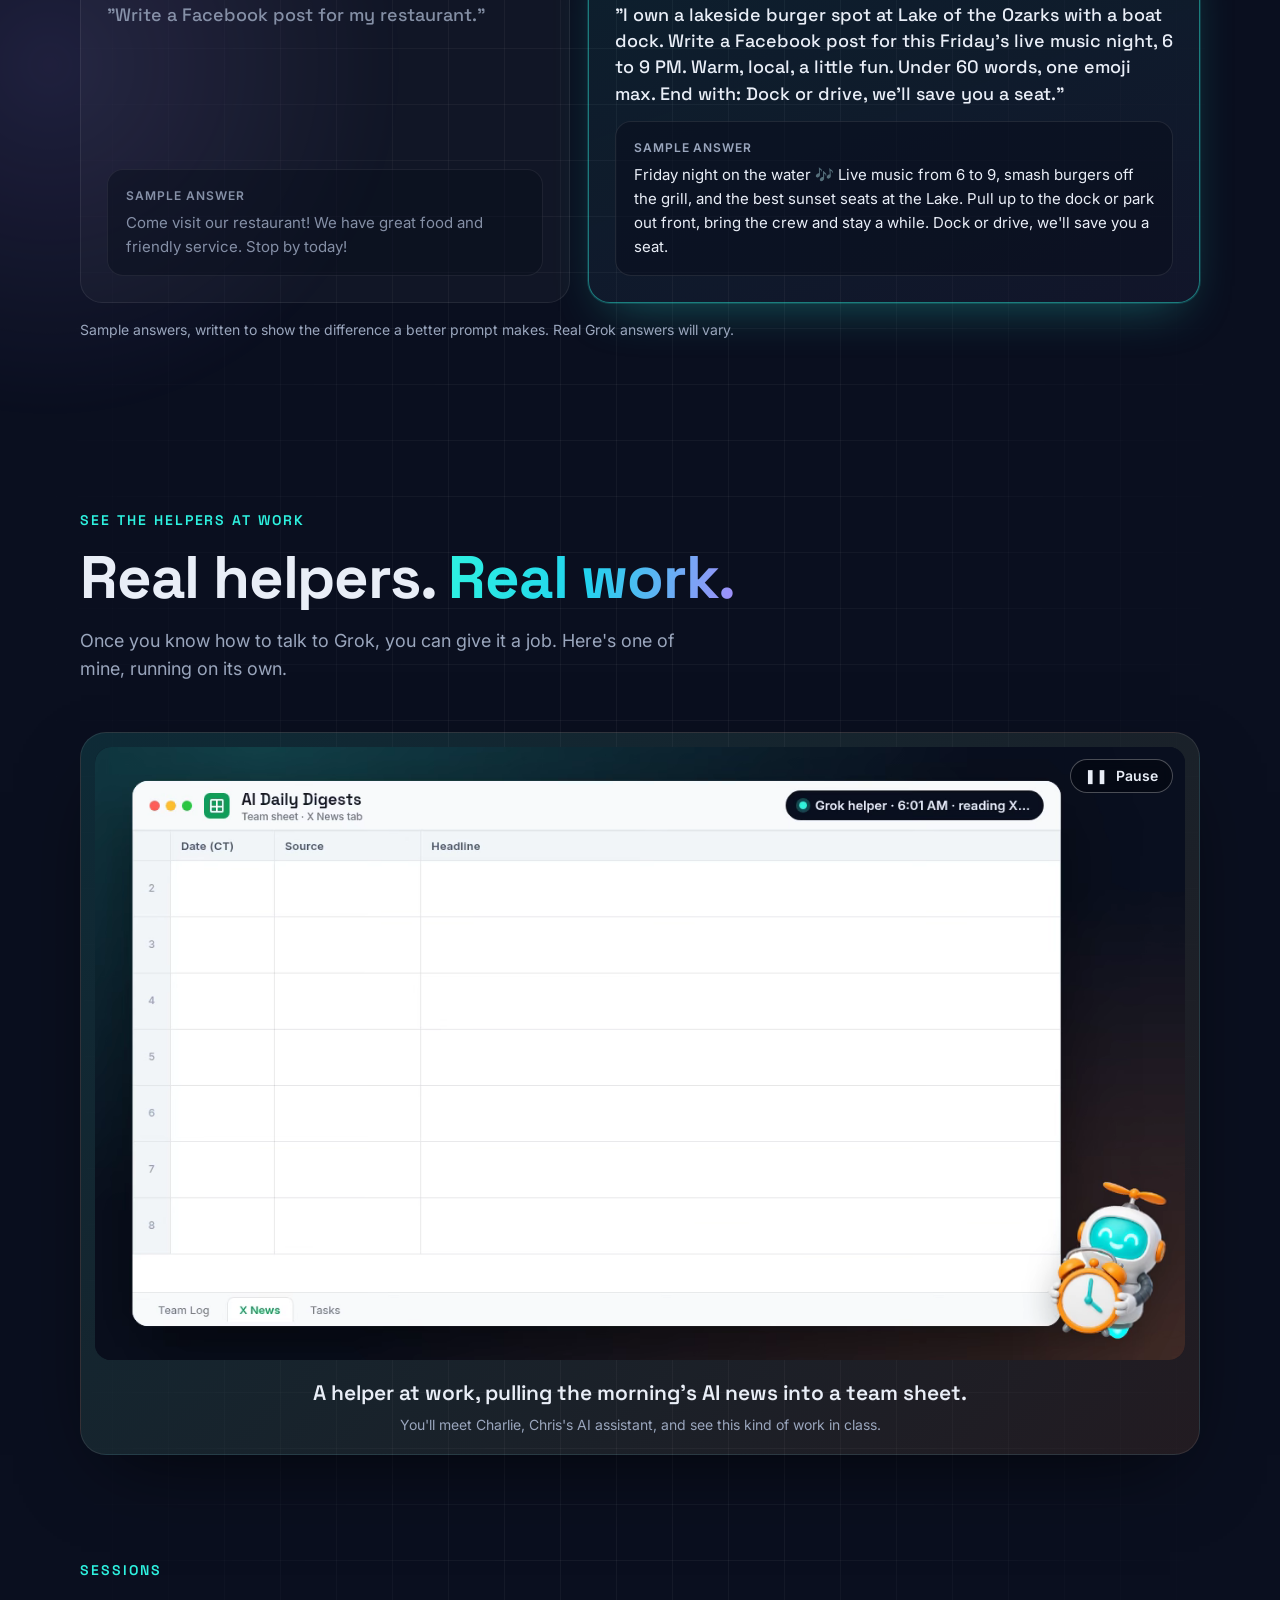
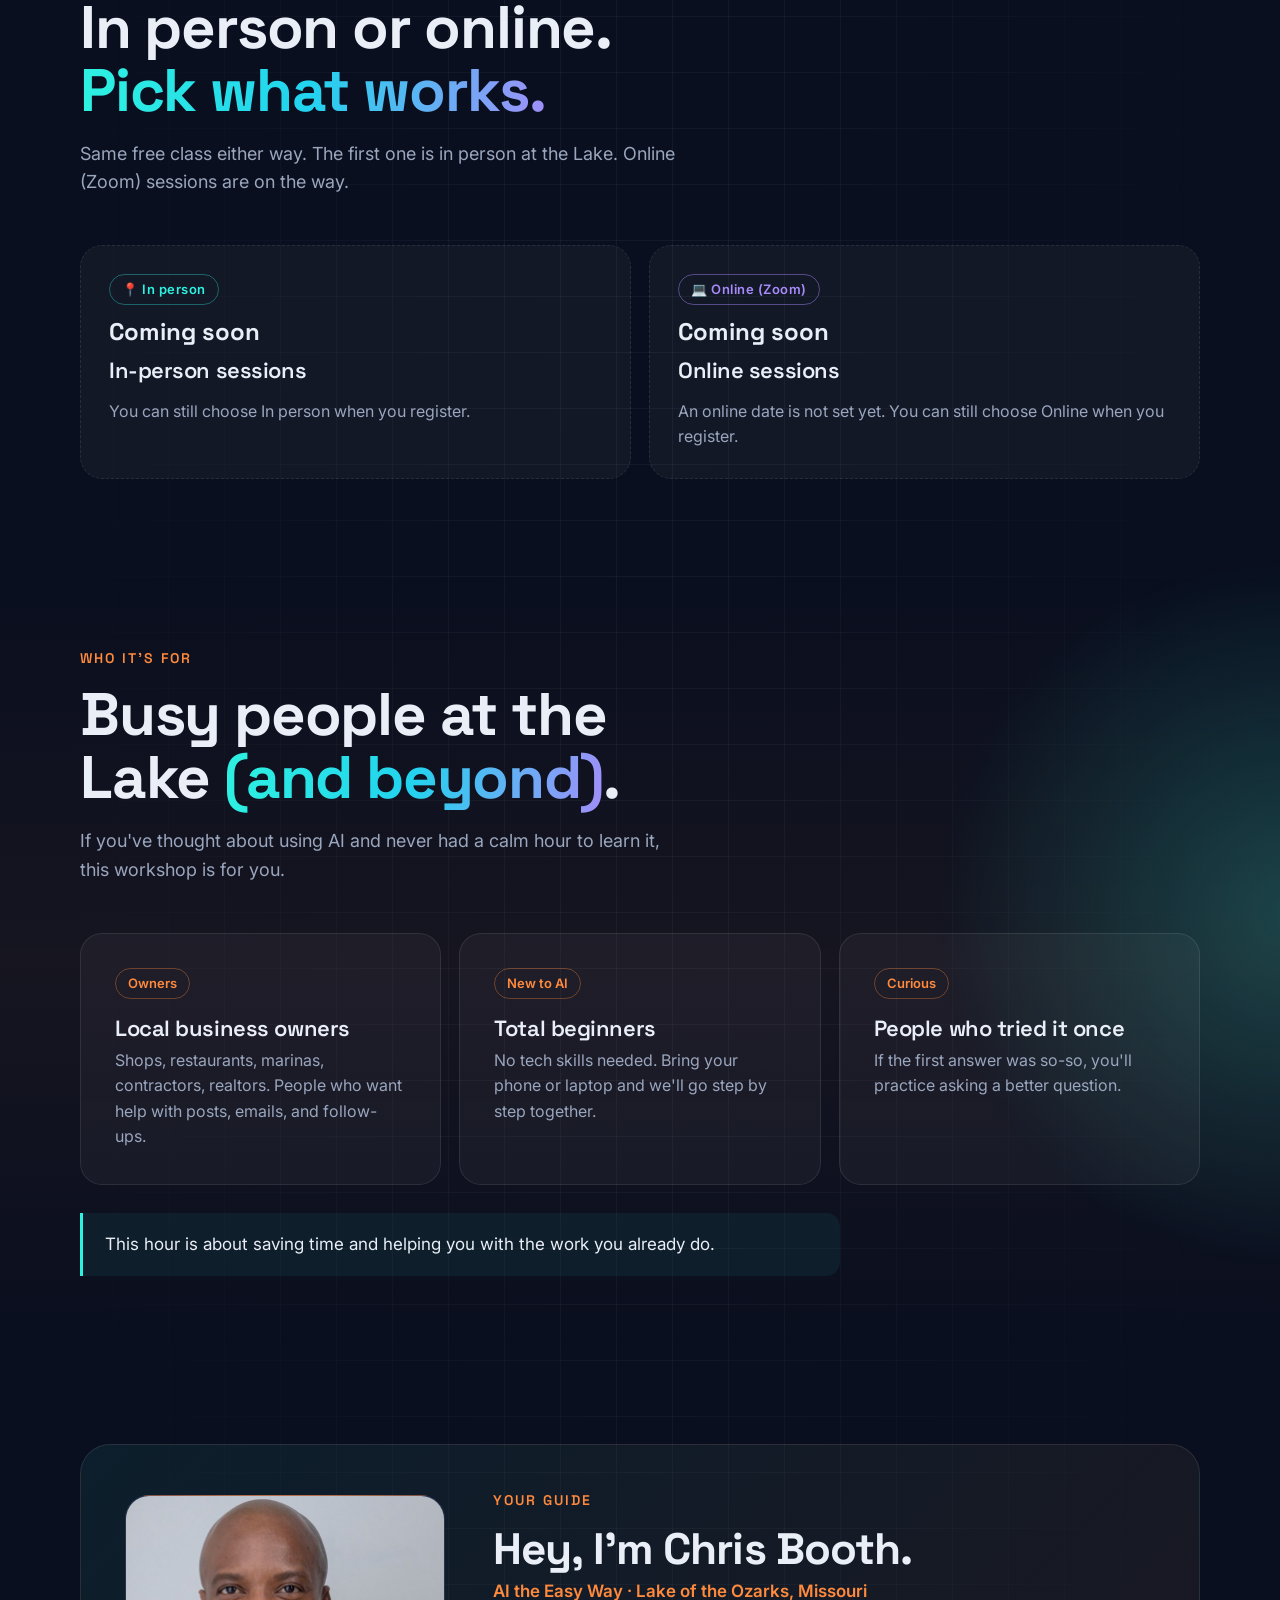
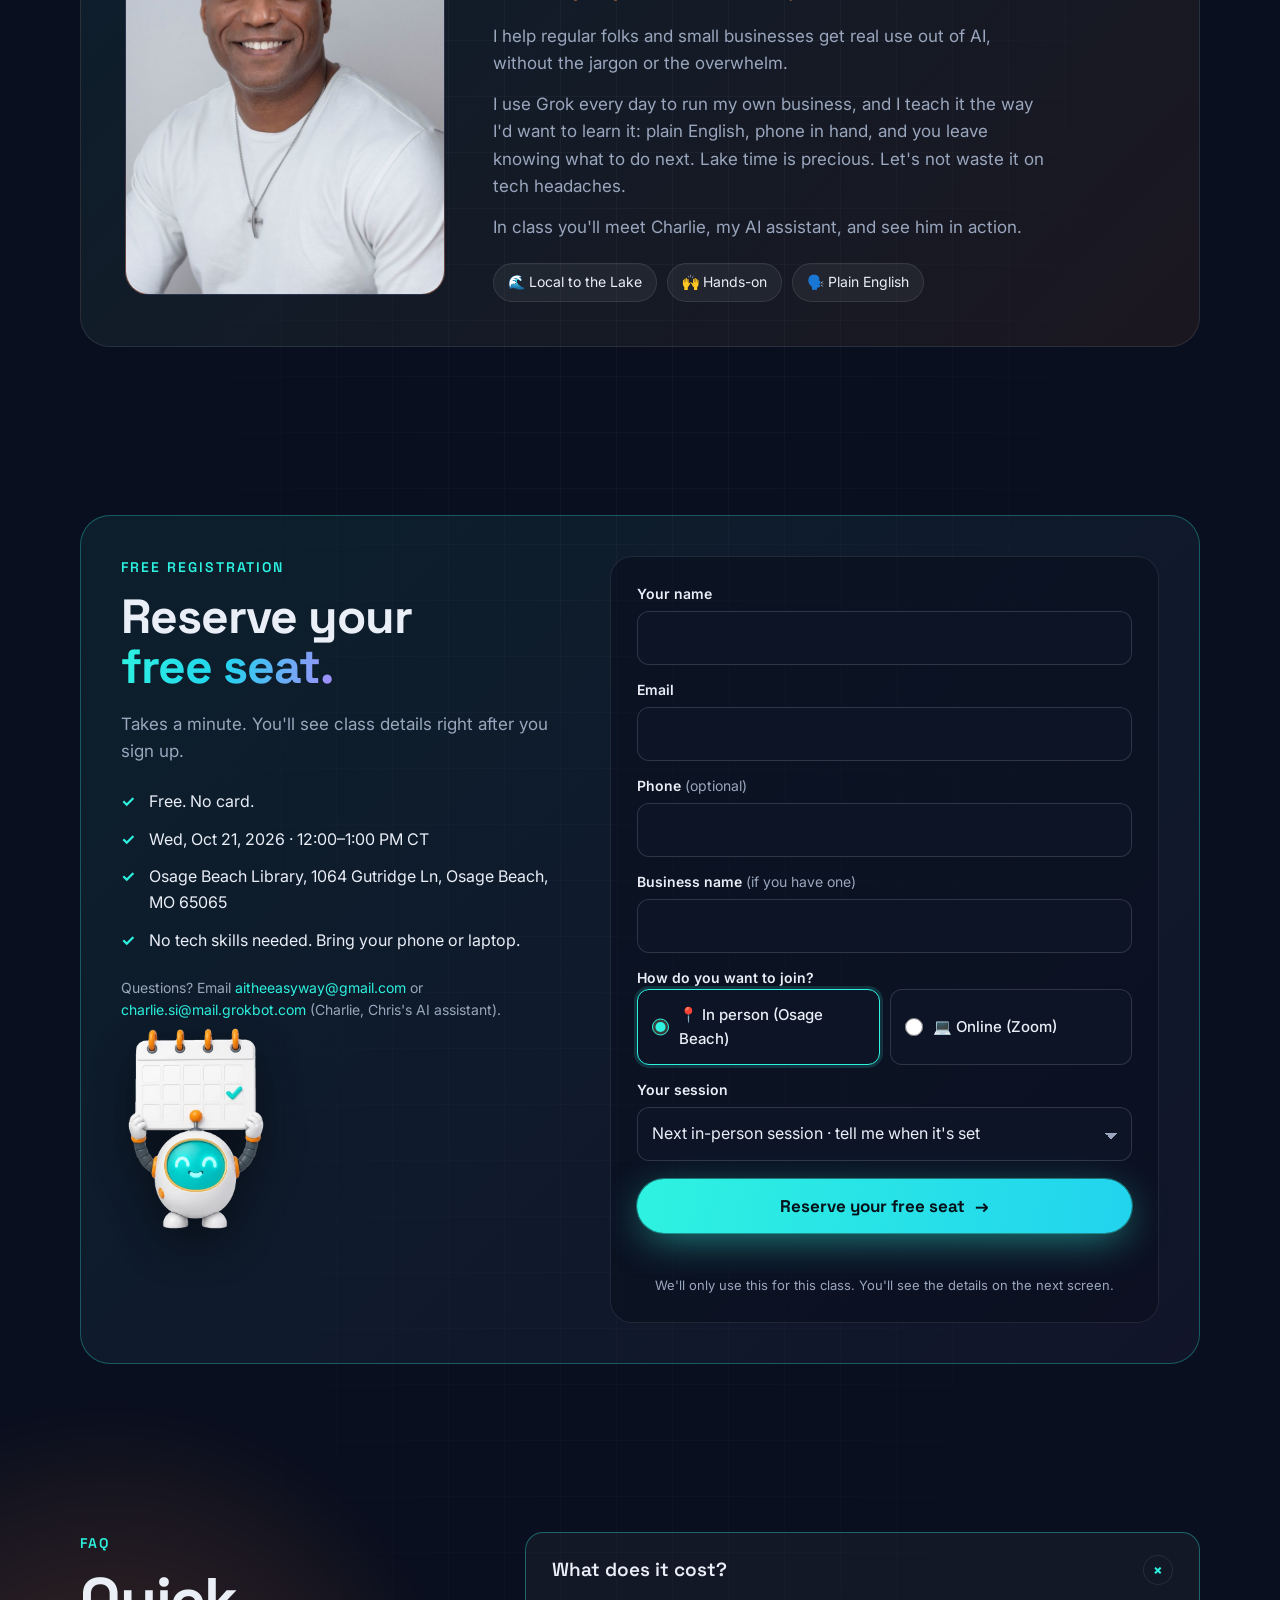
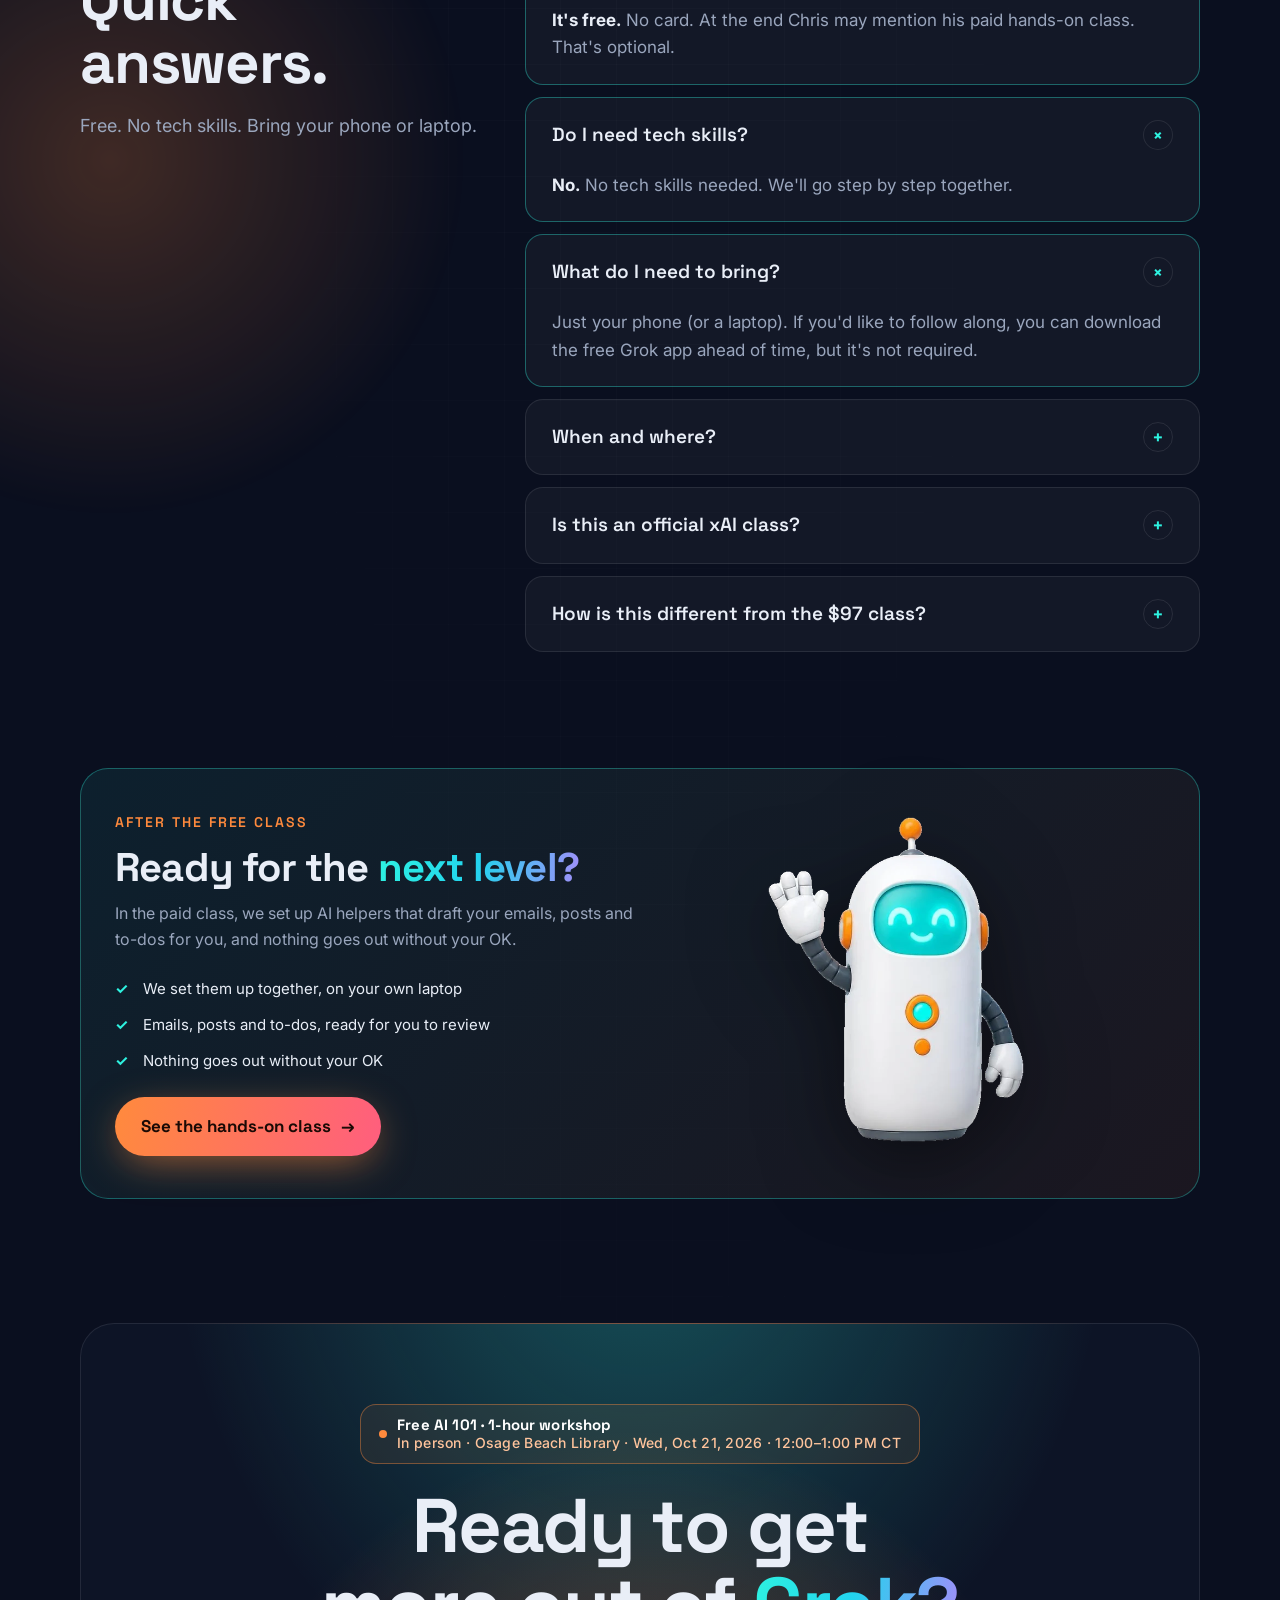
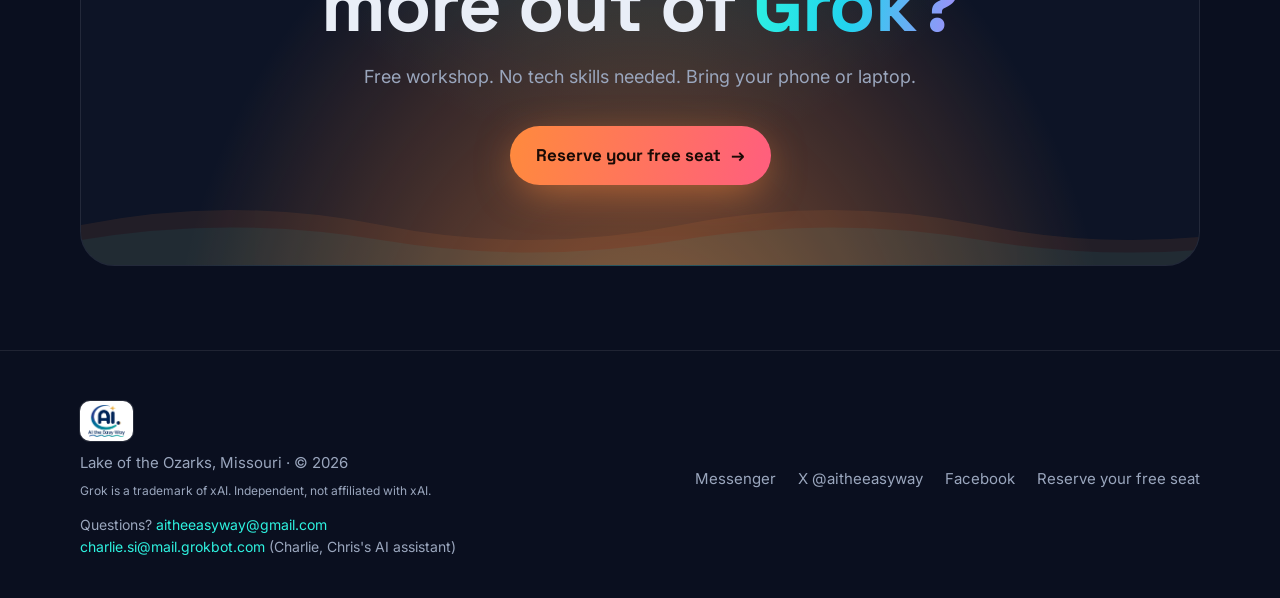
==== commit 48605a06: "Revamp the free workshop page for first-time visitors. Drop the dealership line under Chris, rename " ====
--- a/index.html
+++ b/index.html
@@ -6,20 +6,20 @@
 <meta charset="utf-8">
 <meta name="viewport" content="width=device-width, initial-scale=1">
 <link rel="canonical" href="https://free.mysihelpers.com/">
-<title>Free Grok 101: Get More Out of Grok in One Hour | AI the Easy Way</title>
-<meta name="description" content="A 1-hour free, beginner-friendly class from AI the Easy Way at the Lake of the Ozarks. Learn how to talk to Grok, prompts that work, voice mode and quick wins for your business. In person and online sessions.">
-<meta property="og:title" content="Free Grok 101: Get More Out of Grok in One Hour">
-<meta property="og:description" content="A 1-hour free, plain-English class for local business owners and beginners. In person at Osage Beach Library, Wed Oct 21, 12:00 to 1:00 PM CT. Save your seat.">
+<title>Free AI 101: Get More Out of Grok in One Hour | AI the Easy Way</title>
+<meta name="description" content="A free, beginner-friendly workshop with Chris Booth. Wed, Oct 21, 2026, 12:00 to 1:00 PM CT at Osage Beach Library. No tech skills needed. Reserve your free seat.">
+<meta property="og:title" content="Free AI 101: Get More Out of Grok in One Hour">
+<meta property="og:description" content="A free, beginner-friendly workshop. Wed, Oct 21, 2026, 12:00 to 1:00 PM CT at Osage Beach Library. No tech skills needed. Reserve your free seat.">
 <meta property="og:type" content="website">
 <meta property="og:url" content="https://free.mysihelpers.com/">
 <meta property="og:image" content="https://free.mysihelpers.com/assets/og-image.jpg">
 <meta property="og:image:width" content="1200">
 <meta property="og:image:height" content="630">
-<meta property="og:image:alt" content="Free Grok 101: Get more out of Grok in one hour. In person at Osage Beach Library, Wed Oct 21, 12:00 to 1:00 PM CT.">
+<meta property="og:image:alt" content="Free AI 101: Get more out of Grok in one hour. Osage Beach Library, Wed, Oct 21, 2026, 12:00 to 1:00 PM CT.">
 <meta property="og:site_name" content="AI the Easy Way">
 <meta name="twitter:card" content="summary_large_image">
-<meta name="twitter:title" content="Free Grok 101: Get More Out of Grok in One Hour">
-<meta name="twitter:description" content="A 1-hour free, plain-English class. In person at Osage Beach Library, Wed Oct 21, 12:00 to 1:00 PM CT. Save your seat.">
+<meta name="twitter:title" content="Free AI 101: Get More Out of Grok in One Hour">
+<meta name="twitter:description" content="A free, beginner-friendly workshop. Wed, Oct 21, 2026, 12:00 to 1:00 PM CT at Osage Beach Library. Reserve your free seat.">
 <meta name="twitter:image" content="https://free.mysihelpers.com/assets/og-image.jpg">
 <meta name="theme-color" content="#0a0f1f">
 <link rel="icon" href="favicon.ico" sizes="48x48">
@@ -46,12 +46,12 @@
   <div class="wrap">
     <a class="logo" href="#top" aria-label="AI the Easy Way"><img class="logo-mark" src="assets/logo-ai-the-easy-way.webp" width="160" height="137" alt="AI the Easy Way"></a>
     <div class="nav-links">
-      <span class="grok-tag">FREE GROK 101</span>
+      <span class="grok-tag">FREE AI 101</span>
       <a href="#learn">What you'll learn</a>
-      <a href="#sessions">Sessions</a>
+      <a href="#agenda">The hour</a>
       <a href="#guide">About Chris</a>
       <a href="#faq">FAQ</a>
-      <a class="btn btn-primary btn-sm" href="#register">Save my free seat</a>
+      <a class="btn btn-primary btn-sm" href="#register">Reserve your free seat</a>
     </div>
   </div>
 </nav>
@@ -62,45 +62,60 @@
   <div class="wrap" style="position:relative">
     <div class="hero-grid">
       <div class="hero-top">
-        <p class="beginner-line">A beginner class about using Grok</p>
-        <span class="pill"><span class="pulse"></span><span class="pill-txt"><b>Free Grok 101 · <span class="nw">1-hour free class</span></b><span id="hero-when">In person · Osage Beach Library · Wed, Oct 21 · 12:00–1:00 PM CT</span></span></span>
+        <p class="beginner-line">Hosted by Chris Booth · AI the Easy Way</p>
+        <span class="pill"><span class="pulse"></span><span class="pill-txt"><b>Free AI 101 · <span class="nw">1-hour workshop</span></b><span id="hero-when">In person · Osage Beach Library · Wed, Oct 21, 2026 · 12:00–1:00 PM CT</span></span></span>
         <h1>Get more out of <span class="grok-word">Grok</span> <span class="grad-text">in one hour.</span></h1>
+        <p class="sub">A free, beginner-friendly workshop. No tech skills needed.</p>
       </div>
       <div class="hero-art" aria-hidden="true">
         <picture><source srcset="assets/helpers/helper-hero-group.webp" type="image/webp"><img src="assets/helpers/helper-hero-group.png" width="1400" height="747" alt=""></picture>
       </div>
       <div class="hero-body">
-        <p class="sub">A free class. Plain English. Bring your phone.</p>
-        <p class="lede">Grok is a free AI assistant app, like ChatGPT. We'll show you how to actually use it: the prompts I use every day, voice mode, and quick wins you can use in your business that same afternoon.</p>
+        <p class="lede">Ask better questions. Write posts and emails faster. Research in minutes. Save time every week. Bring your phone or laptop, and we'll go step by step together.</p>
         <div class="cta-row">
-          <a class="btn btn-primary" href="#register">Save my free seat <span class="arrow" aria-hidden="true">→</span></a>
-          <a class="btn btn-ghost btn-textlink" href="#learn">What you'll learn</a>
+          <a class="btn btn-primary" href="#register">Reserve your free seat <span class="arrow" aria-hidden="true">→</span></a>
+          <a class="btn btn-ghost btn-textlink" href="#agenda">See the hour</a>
         </div>
-        <p class="tiny">1-hour free class · Beginners welcome · In person at the Lake, with online (Zoom) sessions coming too. 🌅</p>
-      </div>
-    </div>
-
-    <div class="helpers" aria-label="What we cover">
-      <div class="chip lead"><span class="ic" style="background:rgba(46,242,224,.15)">💬</span>Talk to Grok</div>
-      <div class="chip"><span class="ic" style="background:rgba(255,138,61,.15)">✍️</span>Prompts that work</div>
-      <div class="chip"><span class="ic" style="background:rgba(34,211,238,.15)">🎙️</span>Voice mode</div>
-      <div class="chip"><span class="ic" style="background:rgba(255,94,126,.15)">⚡</span>Quick wins</div>
+        <p class="where-line">Wed, Oct 21, 2026 · 12:00–1:00 PM CT<br>Osage Beach Library, 1064 Gutridge Ln, Osage Beach, MO 65065 · <a href="https://www.google.com/maps/search/?api=1&query=1064+Gutridge+Lane,+Osage+Beach,+MO+65065" target="_blank" rel="noopener">Map</a></p>
+      </div>
+    </div>
+
+    <div class="helpers" aria-label="What you'll walk away with">
+      <div class="chip lead"><span class="ic" style="background:rgba(46,242,224,.15)">💬</span>Better questions</div>
+      <div class="chip"><span class="ic" style="background:rgba(255,138,61,.15)">✍️</span>Posts and emails</div>
+      <div class="chip"><span class="ic" style="background:rgba(34,211,238,.15)">🔎</span>Research in minutes</div>
+      <div class="chip"><span class="ic" style="background:rgba(255,94,126,.15)">⏱️</span>Time back each week</div>
     </div>
   </div>
 </header>
 
 <section id="learn" class="system">
   <div class="wrap">
-    <span class="eyebrow reveal">What you'll learn</span>
-    <h2 class="reveal">Stop guessing. <span class="grad-text">Start getting answers.</span></h2>
-    <p class="section-sub reveal">Most people type one line into Grok, get a so-so answer, and give up. Here's what we fix in one hour.</p>
-    <div class="grid g3 sys-grid">
-      <div class="card reveal"><div class="helper-ic"><picture><source srcset="assets/helpers/helper-chief.webp" type="image/webp"><img src="assets/helpers/helper-chief.png" alt=""></picture></div><h3>How to talk to Grok</h3><p>Give it the background a smart new hire would need, and the answers get a whole lot better.</p></div>
-      <div class="card warm reveal"><div class="helper-ic"><picture><source srcset="assets/helpers/helper-teamlog.webp" type="image/webp"><img src="assets/helpers/helper-teamlog.png" alt=""></picture></div><h3>Prompts that work</h3><p>A simple fill-in-the-blank prompt recipe, plus a few of my everyday prompts you can copy.</p></div>
-      <div class="card reveal"><div class="helper-ic"><picture><source srcset="assets/helpers/helper-wave.webp" type="image/webp"><img src="assets/helpers/helper-wave.png" alt=""></picture></div><h3>Voice mode</h3><p>Talk to Grok out loud, hands free. Great in the truck, on the dock, or between customers.</p></div>
-      <div class="card warm reveal"><div class="helper-ic"><picture><source srcset="assets/helpers/helper-email.webp" type="image/webp"><img src="assets/helpers/helper-email.png" alt=""></picture></div><h3>Quick wins for your business</h3><p>Customer replies, social posts, review responses and quick research, done in minutes, not a whole afternoon.</p></div>
-      <div class="card reveal"><div class="helper-ic"><picture><source srcset="assets/helpers/helper-safety.webp" type="image/webp"><img src="assets/helpers/helper-safety.png" alt=""></picture></div><h3>Smart, safe habits</h3><p>What to share, what to keep private, and how to double-check an answer before you use it.</p></div>
-      <div class="card warm reveal"><div class="helper-ic"><picture><source srcset="assets/helpers/helper-routine.webp" type="image/webp"><img src="assets/helpers/helper-routine.png" alt=""></picture></div><h3>A live look at real AI helpers</h3><p>See the AI helpers I use in my own business doing real work: morning news, drafts and to-dos.</p></div>
+    <span class="eyebrow reveal">What you'll walk away with</span>
+    <h2 class="reveal">One hour. <span class="grad-text">Useful the same day.</span></h2>
+    <p class="section-sub reveal">Grok is a free AI assistant app, like ChatGPT. This workshop shows you how to actually use it. No tech skills needed.</p>
+    <div class="grid g4 sys-grid">
+      <div class="card reveal"><div class="helper-ic"><picture><source srcset="assets/helpers/helper-chief.webp" type="image/webp"><img src="assets/helpers/helper-chief.png" alt=""></picture></div><h3>Ask better questions</h3><p>A little more background, a clearer ask, and the answer gets useful.</p></div>
+      <div class="card warm reveal"><div class="helper-ic"><picture><source srcset="assets/helpers/helper-email.webp" type="image/webp"><img src="assets/helpers/helper-email.png" alt=""></picture></div><h3>Posts and emails, faster</h3><p>Draft a post or an email in the room, then make it sound like you.</p></div>
+      <div class="card reveal"><div class="helper-ic"><picture><source srcset="assets/helpers/helper-files.webp" type="image/webp"><img src="assets/helpers/helper-files.png" alt=""></picture></div><h3>Research in minutes</h3><p>Turn a fuzzy question into a short, usable answer you can check.</p></div>
+      <div class="card warm reveal"><div class="helper-ic"><picture><source srcset="assets/helpers/helper-routine.webp" type="image/webp"><img src="assets/helpers/helper-routine.png" alt=""></picture></div><h3>Time back every week</h3><p>Leave with a way to use this on the work you already do.</p></div>
+    </div>
+  </div>
+</section>
+
+<section id="agenda">
+  <div class="wrap">
+    <span class="eyebrow reveal">The hour</span>
+    <h2 class="reveal">A simple plan. <span class="grad-text">We go together.</span></h2>
+    <p class="section-sub reveal">Bring your phone or laptop. We'll go step by step. You'll meet Charlie, Chris's AI assistant, and see him in action.</p>
+    <div class="agenda">
+      <div class="card step reveal"><div class="num">01</div><div class="when">Start here</div><h3>Ask a better question</h3><p>See why a short, clear ask beats a one-line guess, and try it on a real task.</p></div>
+      <div class="card step reveal"><div class="num">02</div><div class="when">Put it to work</div><h3>Write a post or an email</h3><p>Draft something you can actually use, in plain language.</p></div>
+      <div class="card step reveal"><div class="num">03</div><div class="when">Look it up</div><h3>Research in minutes</h3><p>Get a short answer you can check before you use it.</p></div>
+      <div class="card step reveal"><div class="num">04</div><div class="when">Meet Charlie</div><h3>See an assistant at work</h3><p>Charlie is Chris's AI assistant. You'll meet him and see him in action.</p></div>
+    </div>
+    <div class="cta-row" style="justify-content:flex-start;margin-top:28px">
+      <a class="btn btn-primary" href="#register">Reserve your free seat <span class="arrow" aria-hidden="true">→</span></a>
     </div>
   </div>
 </section>
@@ -163,7 +178,7 @@
         <source src="assets/clip/helpers-at-work.mp4" type="video/mp4">
       </video>
       <button class="clip-toggle" type="button" aria-pressed="false" aria-label="Pause animation"><span aria-hidden="true">❚❚</span><span class="ct-txt">Pause</span></button>
-      <figcaption>⏰ Every weekday at 6 AM, my Grok helper pulls the AI news from X into our team sheet.<small>Real stories from the morning of Oct 8, 2026. You'll see it live in class.</small></figcaption>
+      <figcaption>A helper at work, pulling the morning's AI news into a team sheet.<small>You'll meet Charlie, Chris's AI assistant, and see this kind of work in class.</small></figcaption>
     </figure>
   </div>
 </section>
@@ -184,13 +199,13 @@
   <div class="wrap">
     <span class="eyebrow o reveal">Who it's for</span>
     <h2 class="reveal">Busy people at the Lake <span class="grad-text">(and beyond)</span>.</h2>
-    <p class="section-sub reveal">If you've thought "I should be using AI" but never had the time to figure it out, this is your hour.</p>
+    <p class="section-sub reveal">If you've thought about using AI and never had a calm hour to learn it, this workshop is for you.</p>
     <div class="grid g3">
-      <div class="card who-card reveal"><span class="tag">Owners</span><h3>Local business owners</h3><p>Shops, restaurants, marinas, contractors, realtors. Anyone who wants back an hour or two a week.</p></div>
-      <div class="card who-card reveal"><span class="tag">New to AI</span><h3>Total beginners</h3><p>Never used Grok? Perfect. We start at "open the app" and go from there. No dumb questions.</p></div>
-      <div class="card who-card reveal"><span class="tag">Curious</span><h3>Folks who tried it once</h3><p>Got a meh answer and moved on? You'll see what a difference a better question makes.</p></div>
-    </div>
-    <p class="note reveal">💡 AI doesn't replace people. It takes the repetitive stuff off your plate so you (and your people) can spend more time on the work that matters.</p>
+      <div class="card who-card reveal"><span class="tag">Owners</span><h3>Local business owners</h3><p>Shops, restaurants, marinas, contractors, realtors. People who want help with posts, emails, and follow-ups.</p></div>
+      <div class="card who-card reveal"><span class="tag">New to AI</span><h3>Total beginners</h3><p>No tech skills needed. Bring your phone or laptop and we'll go step by step together.</p></div>
+      <div class="card who-card reveal"><span class="tag">Curious</span><h3>People who tried it once</h3><p>If the first answer was so-so, you'll practice asking a better question.</p></div>
+    </div>
+    <p class="note reveal">This hour is about saving time and helping you with the work you already do.</p>
   </div>
 </section>
 
@@ -220,7 +235,7 @@
         <div class="role">AI the Easy Way · Lake of the Ozarks, Missouri</div>
         <p>I help regular folks and small businesses get real use out of AI, without the jargon or the overwhelm.</p>
         <p>I use Grok every day to run my own business, and I teach it the way I'd want to learn it: plain English, phone in hand, and you leave knowing what to do next. Lake time is precious. Let's not waste it on tech headaches.</p>
-        <p class="proof">🚗 Real-world: I built an AI helper for a Missouri car dealership that drafts follow-ups, and nothing goes out without a person saying yes.</p>
+        <p>In class you'll meet Charlie, my AI assistant, and see him in action.</p>
         <div class="badges"><span class="badge">🌊 Local to the Lake</span><span class="badge">🙌 Hands-on</span><span class="badge">🗣️ Plain English</span></div>
       </div>
     </div>
@@ -232,15 +247,15 @@
     <div class="reg-box reveal">
       <div>
         <span class="eyebrow">Free registration</span>
-        <h2>Save your <span class="grad-text">free seat.</span></h2>
-        <p class="lede">Takes 30 seconds. You'll see class details right after you sign up.</p>
+        <h2>Reserve your <span class="grad-text">free seat.</span></h2>
+        <p class="lede">Takes a minute. You'll see class details right after you sign up.</p>
         <ul>
-          <li>100% free, no card needed</li>
-          <li>In person at the Lake, or online (Zoom)</li>
-          <li>Beginners welcome</li>
-          <li>No spam. Just class details.</li>
+          <li>Free. No card.</li>
+          <li>Wed, Oct 21, 2026 · 12:00–1:00 PM CT</li>
+          <li>Osage Beach Library, 1064 Gutridge Ln, Osage Beach, MO 65065</li>
+          <li>No tech skills needed. Bring your phone or laptop.</li>
         </ul>
-        <p class="contact-links">Questions? Email <a data-email href="mailto:aitheeasyway@gmail.com">aitheeasyway@gmail.com</a> or <a data-charlie href="mailto:charlie.si@mail.grokbot.com">charlie.si@mail.grokbot.com</a> (<span class="charlie-label">Charlie, Chris's AI chief of staff</span>).</p>
+        <p class="contact-links">Questions? Email <a data-email href="mailto:aitheeasyway@gmail.com">aitheeasyway@gmail.com</a> or <a data-charlie href="mailto:charlie.si@mail.grokbot.com">charlie.si@mail.grokbot.com</a> (<span class="charlie-label">Charlie, Chris's AI assistant</span>).</p>
         <div class="reg-art" aria-hidden="true"><picture><source srcset="assets/helpers/helper-calendar.webp" type="image/webp"><img src="assets/helpers/helper-calendar.png" alt=""></picture></div>
       </div>
       <form class="reg" id="reg-form" novalidate>
@@ -256,7 +271,7 @@
         </fieldset>
         <div class="field" id="session-field"><label for="f-session" id="session-label">Your session</label><select id="f-session" name="session" required><option value="osage-1" selected>Wed, Oct 21 · 12:00–1:00 PM CT · In person at Osage Beach Library</option></select></div>
         <div class="hp" aria-hidden="true"><label for="company_site">Company</label><input id="company_site" name="company_site" type="text" tabindex="-1" autocomplete="off"></div>
-        <button class="btn btn-primary" type="submit">Save my free seat <span class="arrow" aria-hidden="true">→</span></button>
+        <button class="btn btn-primary" type="submit">Reserve your free seat <span class="arrow" aria-hidden="true">→</span></button>
         <p class="form-status" id="form-status" role="status" aria-live="polite"></p>
         <p class="form-note">We'll only use this for this class. You'll see the details on the next screen.</p>
       </form>
@@ -269,12 +284,12 @@
   <div class="wrap">
     <div class="faq-layout">
     <div><span class="eyebrow reveal">FAQ</span>
-    <h2 class="reveal">Quick answers.</h2><p class="section-sub reveal" style="margin-bottom:0">Short version: just show up. 😎</p></div>
+    <h2 class="reveal">Quick answers.</h2><p class="section-sub reveal" style="margin-bottom:0">Free. No tech skills. Bring your phone or laptop.</p></div>
     <div class="faq">
-      <details class="reveal" open><summary>Is it really free?<span class="plus">+</span></summary><div class="ans"><strong>Yes.</strong> It's a 1-hour free class. No card, no catch. At the end I'll briefly mention my hands-on paid class for anyone who wants AI helpers set up for them. Totally optional.</div></details>
+      <details class="reveal" open><summary>What does it cost?<span class="plus">+</span></summary><div class="ans"><strong>It's free.</strong> No card. At the end Chris may mention his paid hands-on class. That's optional.</div></details>
+      <details class="reveal" open><summary>Do I need tech skills?<span class="plus">+</span></summary><div class="ans"><strong>No.</strong> No tech skills needed. We'll go step by step together.</div></details>
       <details class="reveal" open><summary>What do I need to bring?<span class="plus">+</span></summary><div class="ans">Just your phone (or a laptop). If you'd like to follow along, you can download the free Grok app ahead of time, but it's not required.</div></details>
-      <details class="reveal"><summary>Do I need to be techie?<span class="plus">+</span></summary><div class="ans"><strong>Nope.</strong> If you can send a text, you're good. We go step by step.</div></details>
-      <details class="reveal"><summary>In person or online?<span class="plus">+</span></summary><div class="ans">Both. The first session is <strong>in person at Osage Beach Library, 1064 Gutridge Lane, Osage Beach, MO 65065, Wed, Oct 21, 12:00 to 1:00 PM CT</strong>. <a href="https://www.google.com/maps/search/?api=1&query=1064+Gutridge+Lane,+Osage+Beach,+MO+65065" target="_blank" rel="noopener" style="color:var(--teal)">Map</a>. Online (Zoom) sessions are coming. Pick the one you want when you register.</div></details>
+      <details class="reveal"><summary>When and where?<span class="plus">+</span></summary><div class="ans"><strong>Wed, Oct 21, 2026, 12:00 to 1:00 PM CT</strong> at Osage Beach Library, 1064 Gutridge Ln, Osage Beach, MO 65065. <a href="https://www.google.com/maps/search/?api=1&query=1064+Gutridge+Lane,+Osage+Beach,+MO+65065" target="_blank" rel="noopener" style="color:var(--teal)">Map</a>. An online date is not set. You can still choose Online (Zoom) on the form.</div></details>
       <details class="reveal"><summary>Is this an official xAI class?<span class="plus">+</span></summary><div class="ans">No. It's an independent class from AI the Easy Way that teaches you to use Grok. Not affiliated with or endorsed by xAI.</div></details>
       <details class="reveal"><summary>How is this different from the $97 class?<span class="plus">+</span></summary><div class="ans">This free class is about <strong>using Grok</strong> well. The paid <a data-sales href="https://mysihelpers.com/" style="color:var(--teal)">hands-on AI Helpers class ($97)</a> is where we set up AI helpers that draft your emails, posts and to-dos, and nothing goes out without your OK. Totally optional.</div></details>
     </div>
@@ -306,11 +321,11 @@
 <section class="final">
   <div class="wrap">
     <div class="final-box reveal">
-      <span class="pill" style="margin-bottom:22px"><span class="pulse"></span><span class="pill-txt"><b>Free Grok 101 · <span class="nw">1-hour free class</span></b><span class="final-when">In person · Osage Beach Library · Wed, Oct 21 · 12:00–1:00 PM CT</span></span></span>
+      <span class="pill" style="margin-bottom:22px"><span class="pulse"></span><span class="pill-txt"><b>Free AI 101 · <span class="nw">1-hour workshop</span></b><span class="final-when">In person · Osage Beach Library · Wed, Oct 21, 2026 · 12:00–1:00 PM CT</span></span></span>
       <h2>Ready to get more out of <span class="grad-text">Grok?</span></h2>
-      <p>Free, friendly, and plain English. Grab a seat and bring your phone.</p>
+      <p>Free workshop. No tech skills needed. Bring your phone or laptop.</p>
       <div class="cta-row">
-        <a class="btn btn-sunset" href="#register">Save my free seat <span class="arrow" aria-hidden="true">→</span></a>
+        <a class="btn btn-sunset" href="#register">Reserve your free seat <span class="arrow" aria-hidden="true">→</span></a>
       </div>
       <svg class="waves" viewBox="0 0 1200 90" preserveAspectRatio="none" aria-hidden="true">
         <path d="M0 50 Q150 20 300 50 T600 50 T900 50 T1200 50 V90 H0Z" fill="rgba(255,138,61,.18)"/>
@@ -323,15 +338,16 @@
 
 <footer>
   <div class="wrap">
-    <div><a class="logo" href="#top" aria-label="AI the Easy Way"><img class="logo-mark" src="assets/logo-ai-the-easy-way.webp" width="160" height="137" alt="AI the Easy Way"></a><div style="margin-top:10px">Lake of the Ozarks, Missouri · © <span id="yr">2026</span></div><div class="tm">Grok is a trademark of xAI. Independent, not affiliated with xAI.</div><div class="contact-links">Questions? <a data-email href="mailto:aitheeasyway@gmail.com">aitheeasyway@gmail.com</a><br><a data-charlie href="mailto:charlie.si@mail.grokbot.com">charlie.si@mail.grokbot.com</a> (<span class="charlie-label">Charlie, Chris's AI chief of staff</span>)</div></div>
+    <div><a class="logo" href="#top" aria-label="AI the Easy Way"><img class="logo-mark" src="assets/logo-ai-the-easy-way.webp" width="160" height="137" alt="AI the Easy Way"></a><div style="margin-top:10px">Lake of the Ozarks, Missouri · © <span id="yr">2026</span></div><div class="tm">Grok is a trademark of xAI. Independent, not affiliated with xAI.</div><div class="contact-links">Questions? <a data-email href="mailto:aitheeasyway@gmail.com">aitheeasyway@gmail.com</a><br><a data-charlie href="mailto:charlie.si@mail.grokbot.com">charlie.si@mail.grokbot.com</a> (<span class="charlie-label">Charlie, Chris's AI assistant</span>)</div></div>
     <div style="display:flex;gap:22px;flex-wrap:wrap">
       <a data-msg href="https://m.me/aitheeasyway" target="_blank" rel="noopener">Messenger</a>
       <a data-x href="https://x.com/aitheeasyway" target="_blank" rel="noopener">X @aitheeasyway</a>
       <a data-fb href="https://facebook.com/aitheeasyway" target="_blank" rel="noopener">Facebook</a>
-      <a href="#register">Register free</a>
+      <a href="#register">Reserve your free seat</a>
     </div>
   </div>
 </footer>
+<a class="sticky-cta btn btn-primary" href="#register">Reserve your free seat <span class="arrow" aria-hidden="true">→</span></a>
 
 <script>
 (function(){
@@ -349,7 +365,7 @@
   const esc = t => String(t).replace(/[&<>"]/g, c => ({'&':'&amp;','<':'&lt;','>':'&gt;','"':'&quot;'}[c]));
   const placeHtml = s => (s.place ? esc(s.place) : '') + (s.map ? ` <a href="${esc(s.map)}" target="_blank" rel="noopener">Map</a>` : '');
   let html = up.map(s => `<div class="card sess ${s.format==='online'?'online':''}"><span class="fmt">${fmtIcon(s.format)} ${formatLabel(s.format)}</span><div class="when">${esc(sessionWhen(s))}</div><h3>${esc(s.title)}</h3><p>${placeHtml(s)}</p><a class="btn btn-ghost btn-sm" href="#register" data-pick="${esc(s.id)}" style="align-self:flex-start;margin-top:8px">Pick this session</a></div>`).join('');
-  ['in-person','online'].forEach(f => { if(!up.some(s => s.format === f)) html += `<div class="card sess soon ${f==='online'?'online':''}"><span class="fmt">${fmtIcon(f)} ${formatLabel(f)}</span><div class="when">Coming soon</div><h3>${f==='online'?'Online sessions':'In-person sessions'}</h3><p>Pick "${f==='online'?'Online':'In person'}" when you register and you'll hear first when dates are set.</p></div>`; });
+  ['in-person','online'].forEach(f => { if(!up.some(s => s.format === f)) html += `<div class="card sess soon ${f==='online'?'online':''}"><span class="fmt">${fmtIcon(f)} ${formatLabel(f)}</span><div class="when">Coming soon</div><h3>${f==='online'?'Online sessions':'In-person sessions'}</h3><p>${f==='online'?'An online date is not set yet. You can still choose Online when you register.':'You can still choose In person when you register.'}</p></div>`; });
   grid.innerHTML = html;
 
   // helpers clip: square, bigger-text version on phones
@@ -418,10 +434,10 @@
     const btn = form.querySelector('button'), btnHtml = btn.innerHTML;
     const mailtoFallback = () => {
       // Error fallback only: open a pre-filled email so the registration isn't lost
-      const body = `Please save me a seat at Free Grok 101.\n\nName: ${d.name}\nEmail: ${d.email}\nPhone: ${d.phone||'-'}\nBusiness: ${d.business||'-'}\nFormat: ${d.format}\nSession: ${sessText}`;
+      const body = `Please reserve my free seat.\n\nName: ${d.name}\nEmail: ${d.email}\nPhone: ${d.phone||'-'}\nBusiness: ${d.business||'-'}\nFormat: ${d.format}\nSession: ${sessText}`;
       status.textContent = "Hmm, that didn't go through. We opened an email so you can send it to us instead.";
       btn.disabled = false; btn.innerHTML = btnHtml;
-      location.href = 'mailto:' + CONTACT_EMAIL + '?subject=' + encodeURIComponent('Free Grok 101 registration: ' + d.name) + '&body=' + encodeURIComponent(body);
+      location.href = 'mailto:' + CONTACT_EMAIL + '?subject=' + encodeURIComponent('Free AI 101 registration: ' + d.name) + '&body=' + encodeURIComponent(body);
     };
     if (!REG_FORM.action) { mailtoFallback(); return; }
     // Post straight into the Google Form (responses land in the form owner's account)
@@ -457,6 +473,16 @@
   }
   if (location.hash === '#register') { if (document.readyState === 'complete') goRegister(); else window.addEventListener('load', goRegister); }
   document.querySelectorAll('a[href="#register"]').forEach(a => a.addEventListener('click', () => setTimeout(()=>{ try { document.getElementById('f-name').focus({preventScroll:true}); } catch(e) {} }, 600)));
+  const bar = document.querySelector('.sticky-cta');
+  if (bar && 'IntersectionObserver' in window) {
+    const watch = [document.getElementById('register'), document.querySelector('footer')].filter(Boolean);
+    const seen = new Set();
+    const barIo = new IntersectionObserver(es => {
+      es.forEach(e => { if (e.isIntersecting) seen.add(e.target); else seen.delete(e.target); });
+      bar.classList.toggle('is-hidden', seen.size > 0);
+    }, {threshold: 0});
+    watch.forEach(el => barIo.observe(el));
+  }
 })();
 </script>
 </body>
--- a/assets/styles.css
+++ b/assets/styles.css
@@ -215,6 +215,18 @@
 @media (max-width:720px){.upsell-box{grid-template-columns:1fr;padding:26px 22px}.tease-card{flex-direction:column;gap:12px}}
 .grok-tag{font-family:"Space Grotesk";font-weight:700;letter-spacing:.18em;font-size:12px;color:#fff;border:1px solid rgba(255,255,255,.35);border-radius:6px;padding:4px 9px}
 .beginner-line{margin:0 0 14px;font-size:15px;font-weight:600;color:#d7e0ee}
+.where-line{margin:16px 0 0;font-size:14px;color:var(--muted);line-height:1.5;max-width:40em}
+.where-line a{color:var(--teal);text-decoration:none}
+.where-line a:hover{text-decoration:underline}
+.agenda{display:grid;grid-template-columns:1fr 1fr;gap:18px}
+.agenda .num{font-size:48px}
+.sticky-cta{display:none}
+@media(max-width:760px){
+  .sticky-cta{position:fixed;z-index:70;left:12px;right:12px;bottom:12px;display:flex;justify-content:center;box-shadow:0 12px 30px rgba(0,0,0,.45)}
+  .sticky-cta.is-hidden{display:none}
+  body{padding-bottom:84px}
+}
+@media(max-width:720px){.agenda{grid-template-columns:1fr}.agenda .num{font-size:40px}}
 .contact-links{margin-top:14px;font-size:14px;color:var(--muted);line-height:1.55;max-width:42em}
 .contact-links a{color:var(--teal);text-decoration:none;overflow-wrap:anywhere}
 .contact-links a:hover{text-decoration:underline}
@@ -252,7 +264,7 @@
 .final .pill{width:fit-content;margin-inline:auto}
 @media (max-width:960px){
   .hero-grid .cta-row .btn-textlink{border-color:var(--line);padding-inline:20px;color:var(--text)}
-  .hero-grid{grid-template-columns:1fr;grid-template-areas:"top" "art" "body";text-align:center}
+  .hero-grid{grid-template-columns:1fr;grid-template-areas:"top" "body" "art";text-align:center}
   .hero-grid .pill{margin-inline:auto}
   .hero-grid .pill{margin-inline:auto}
   .hero-grid h1{margin:22px auto 6px;max-width:14ch}
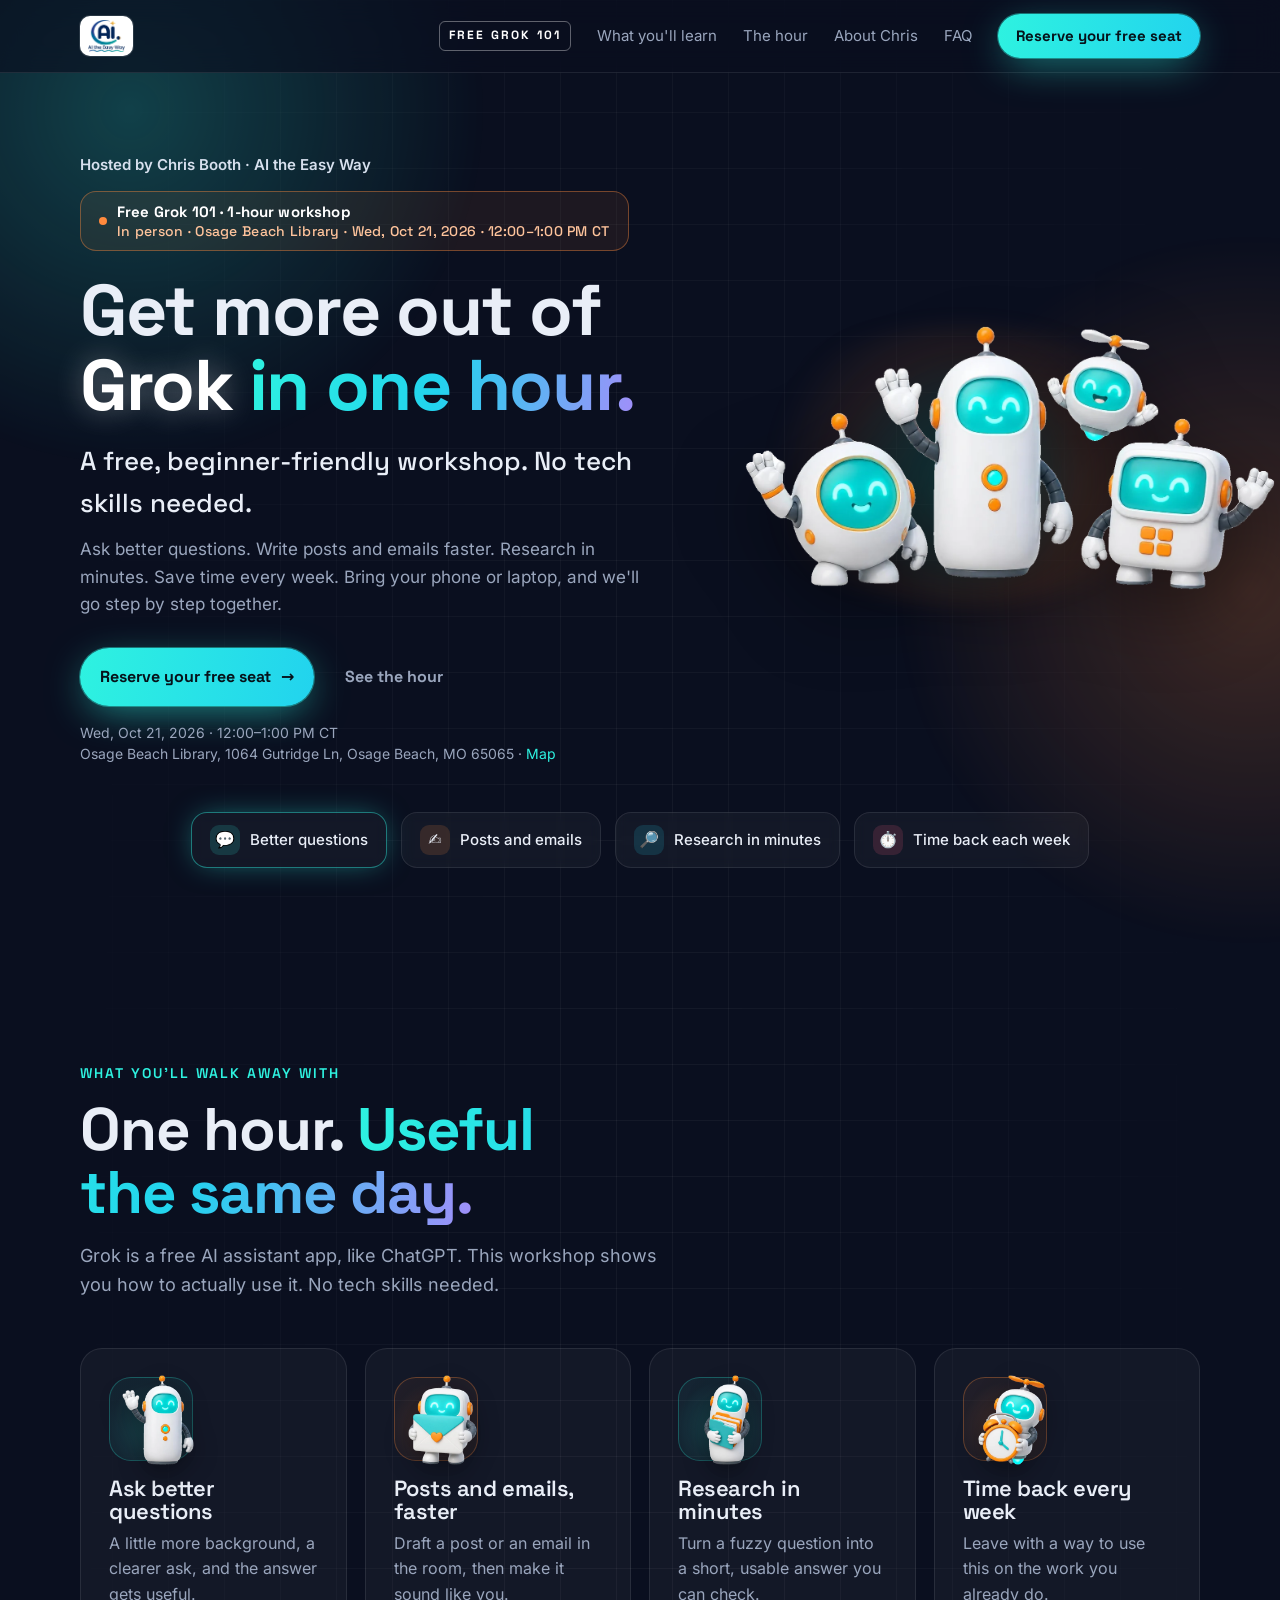
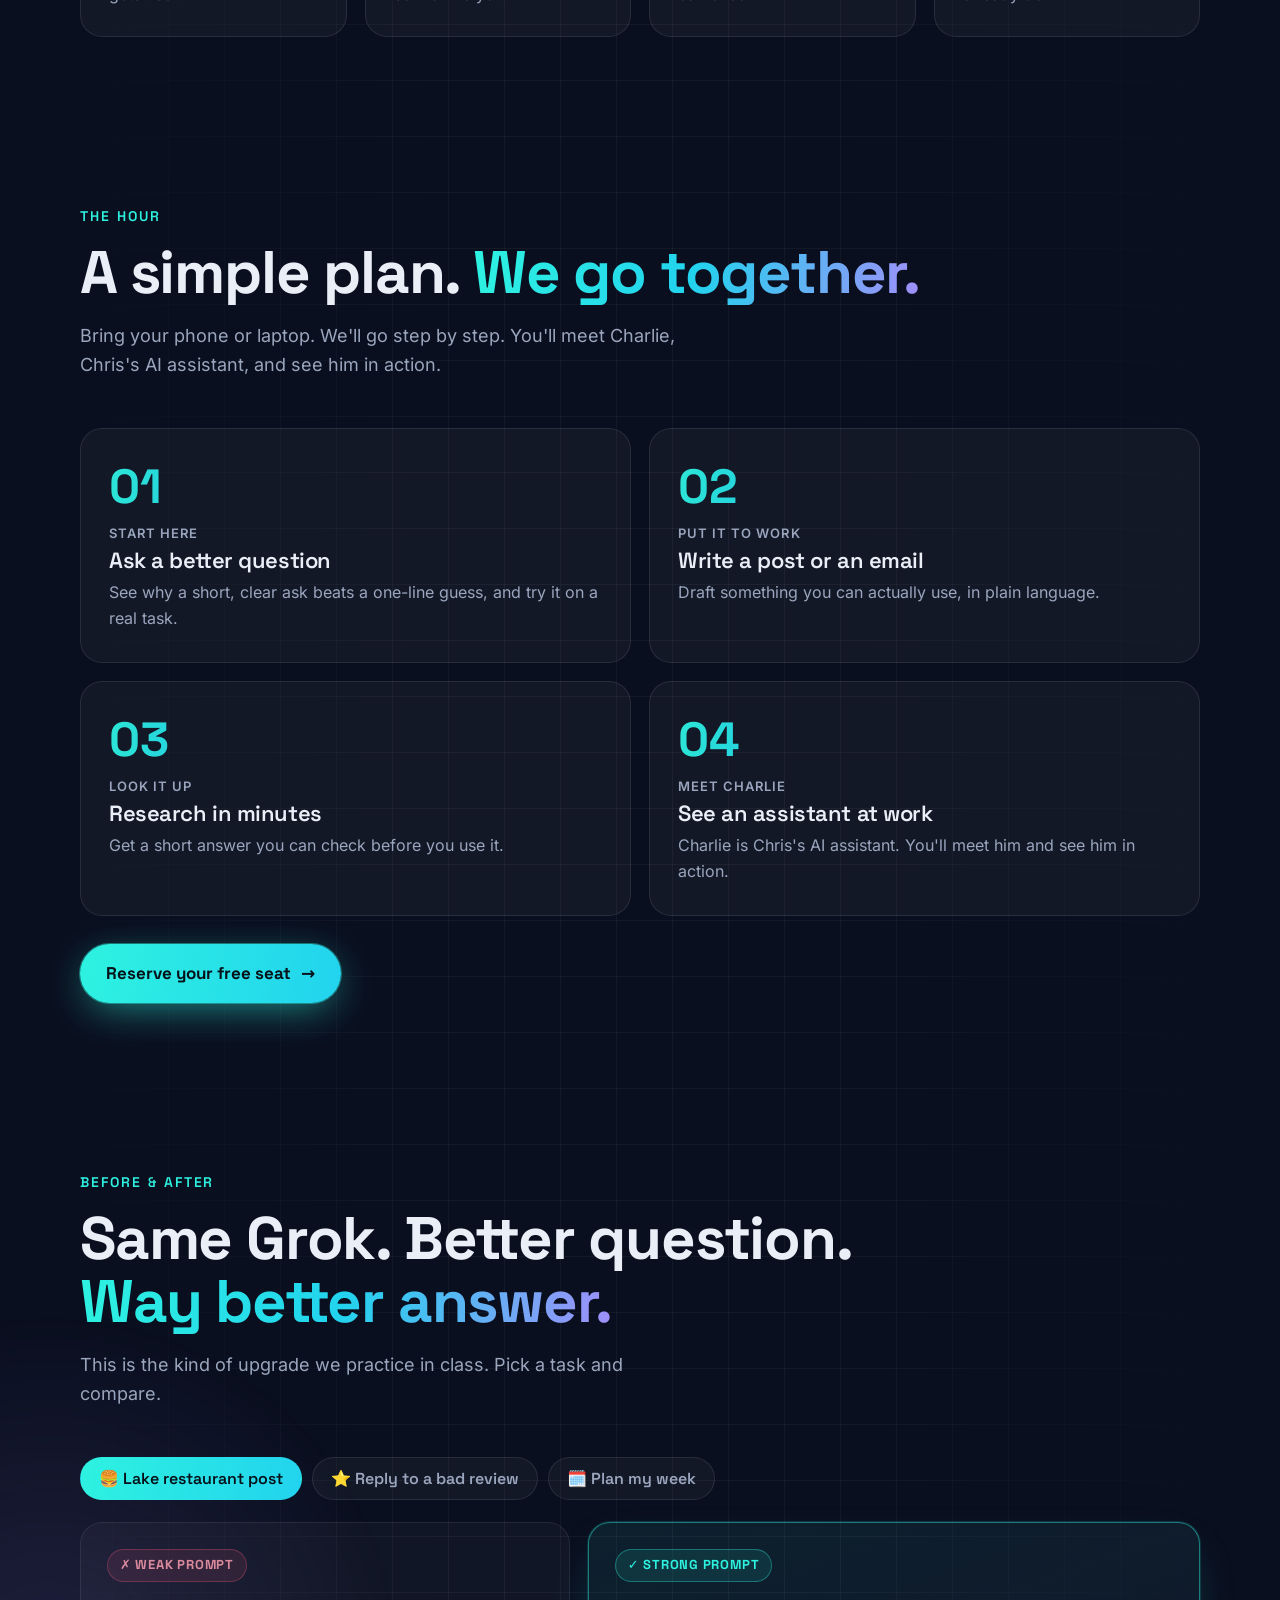
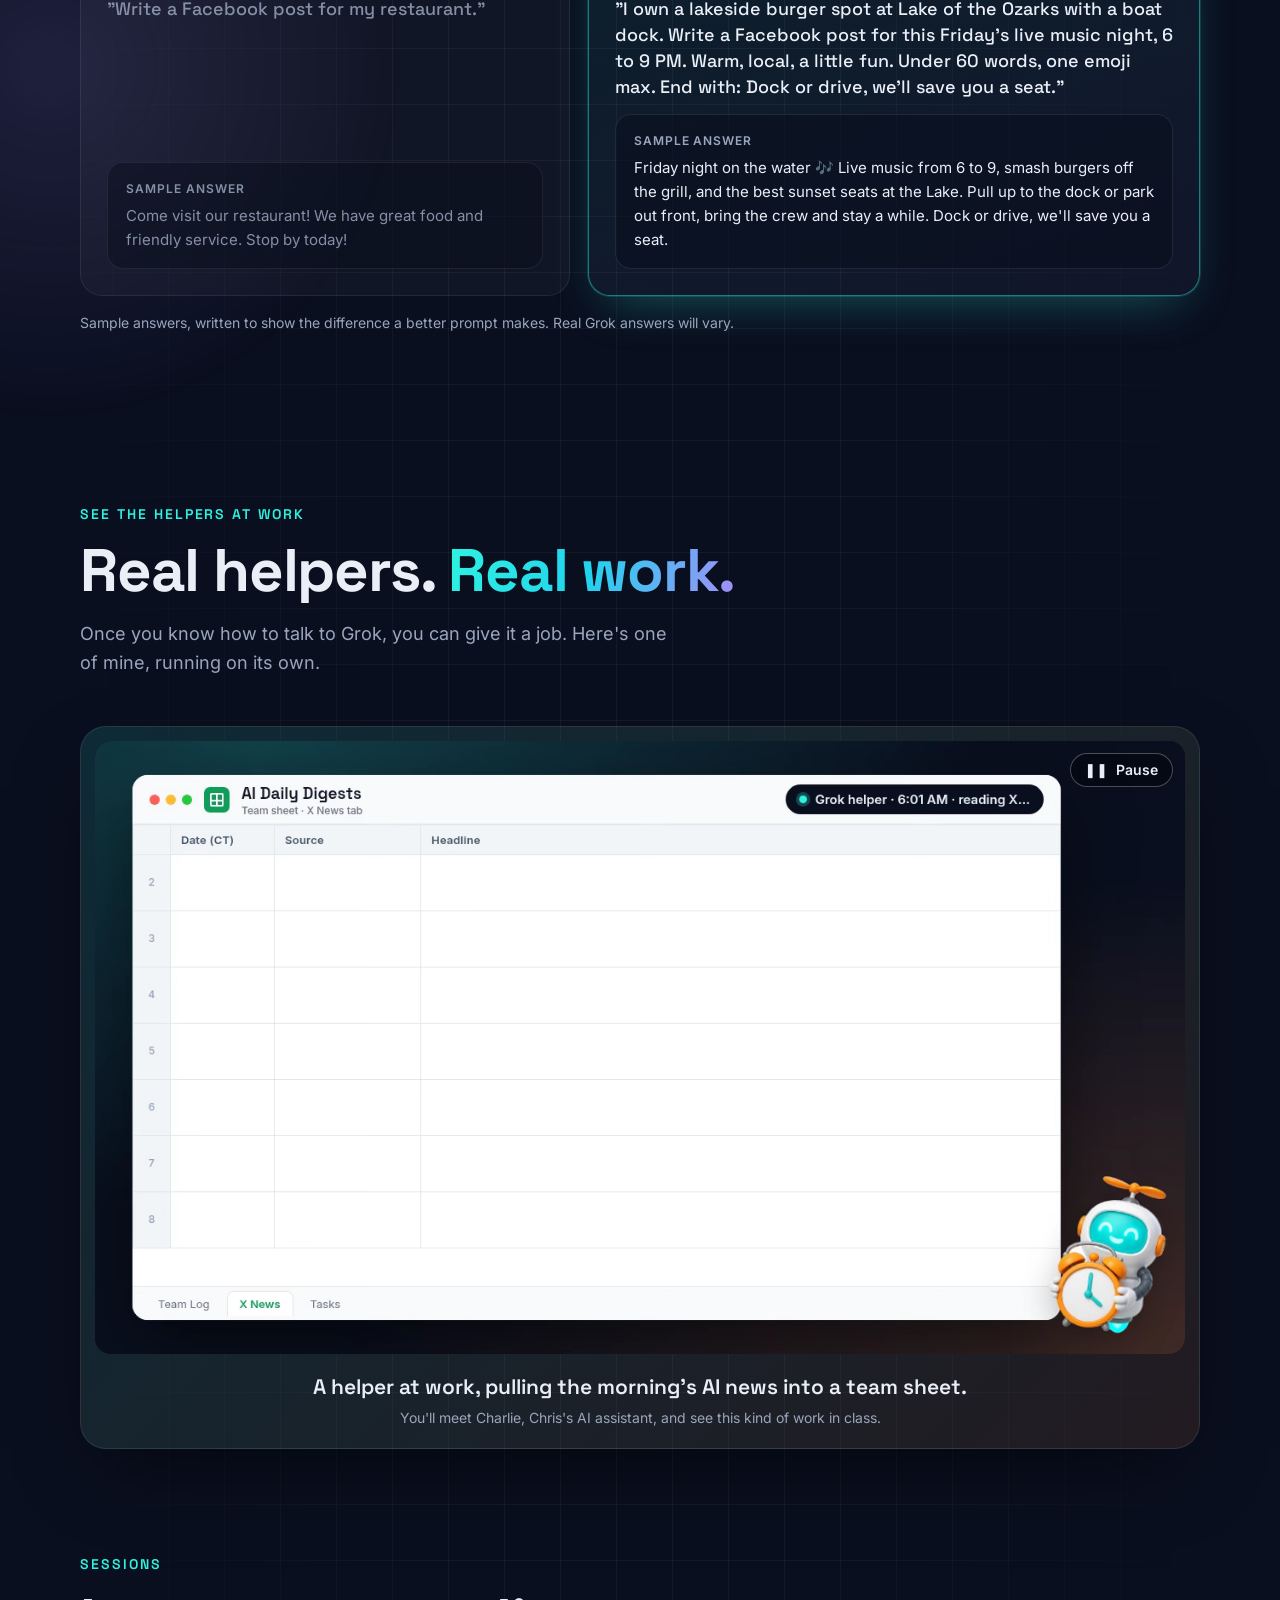
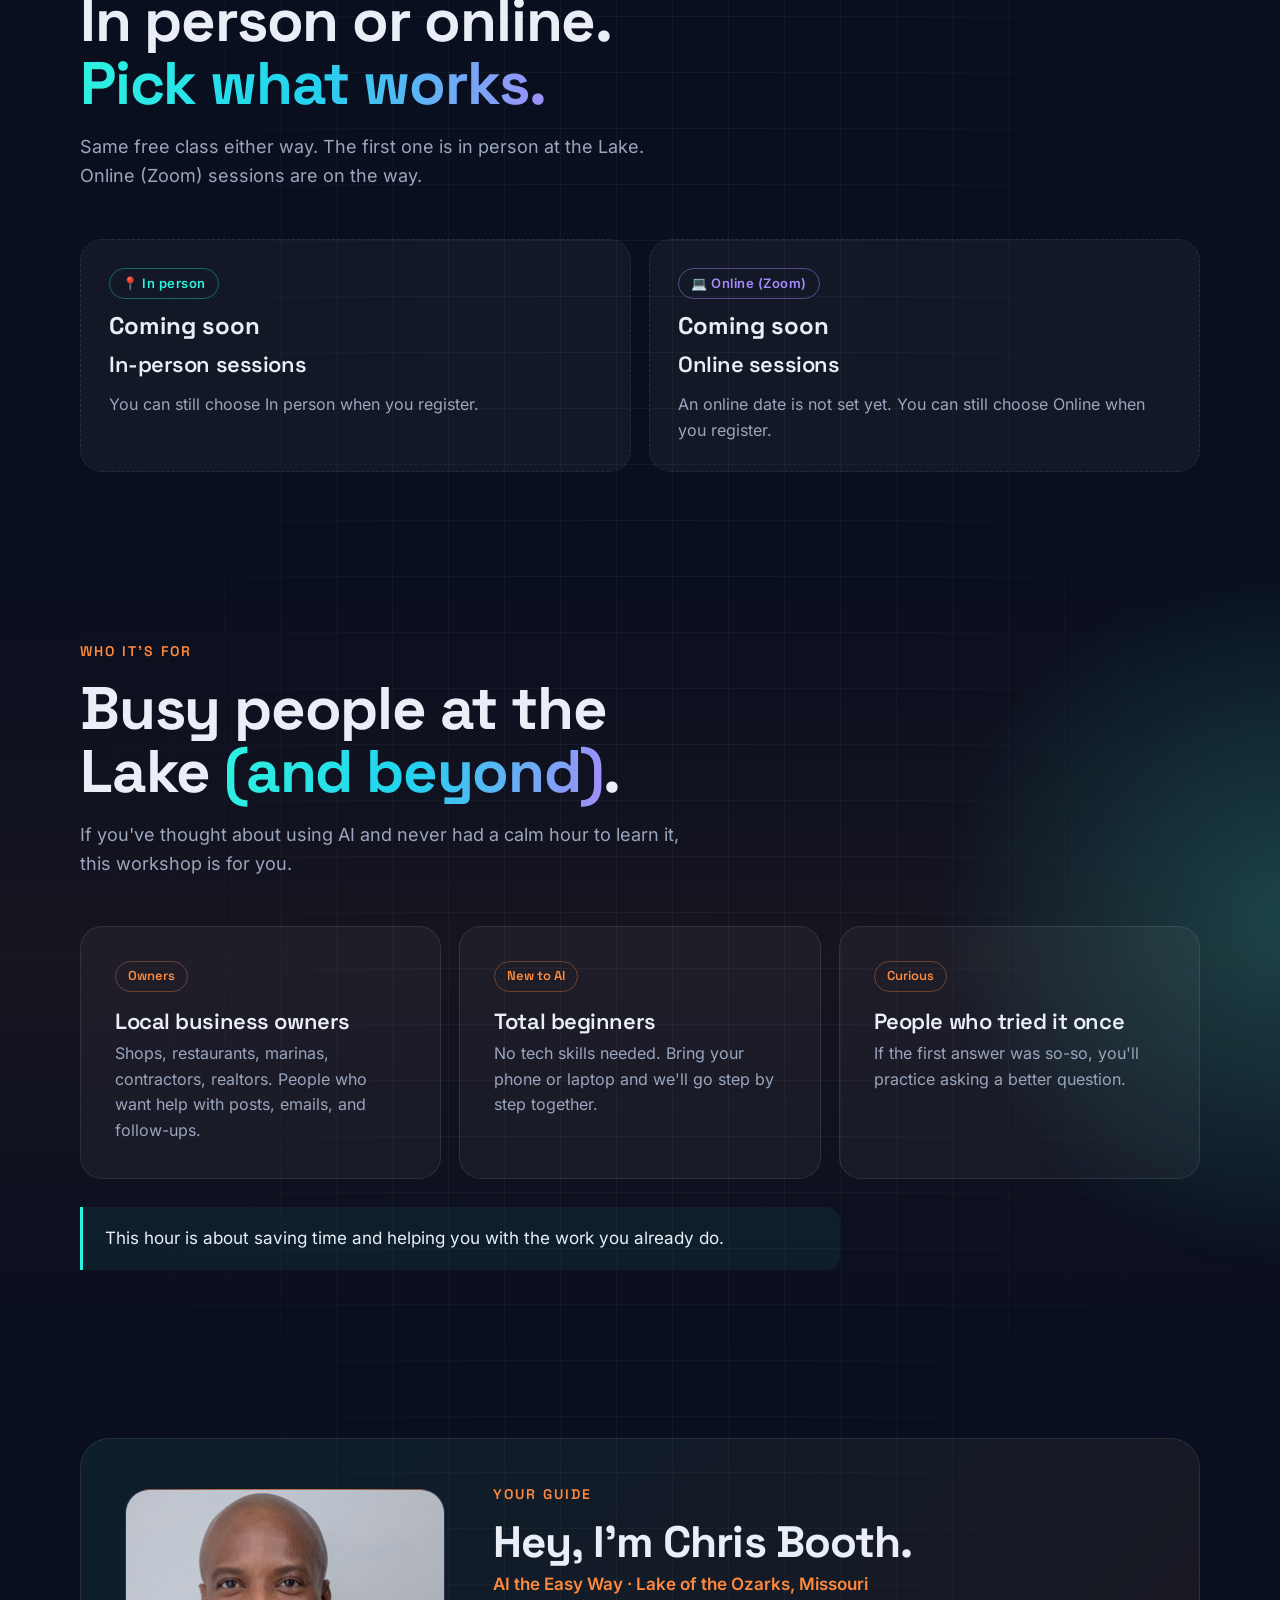
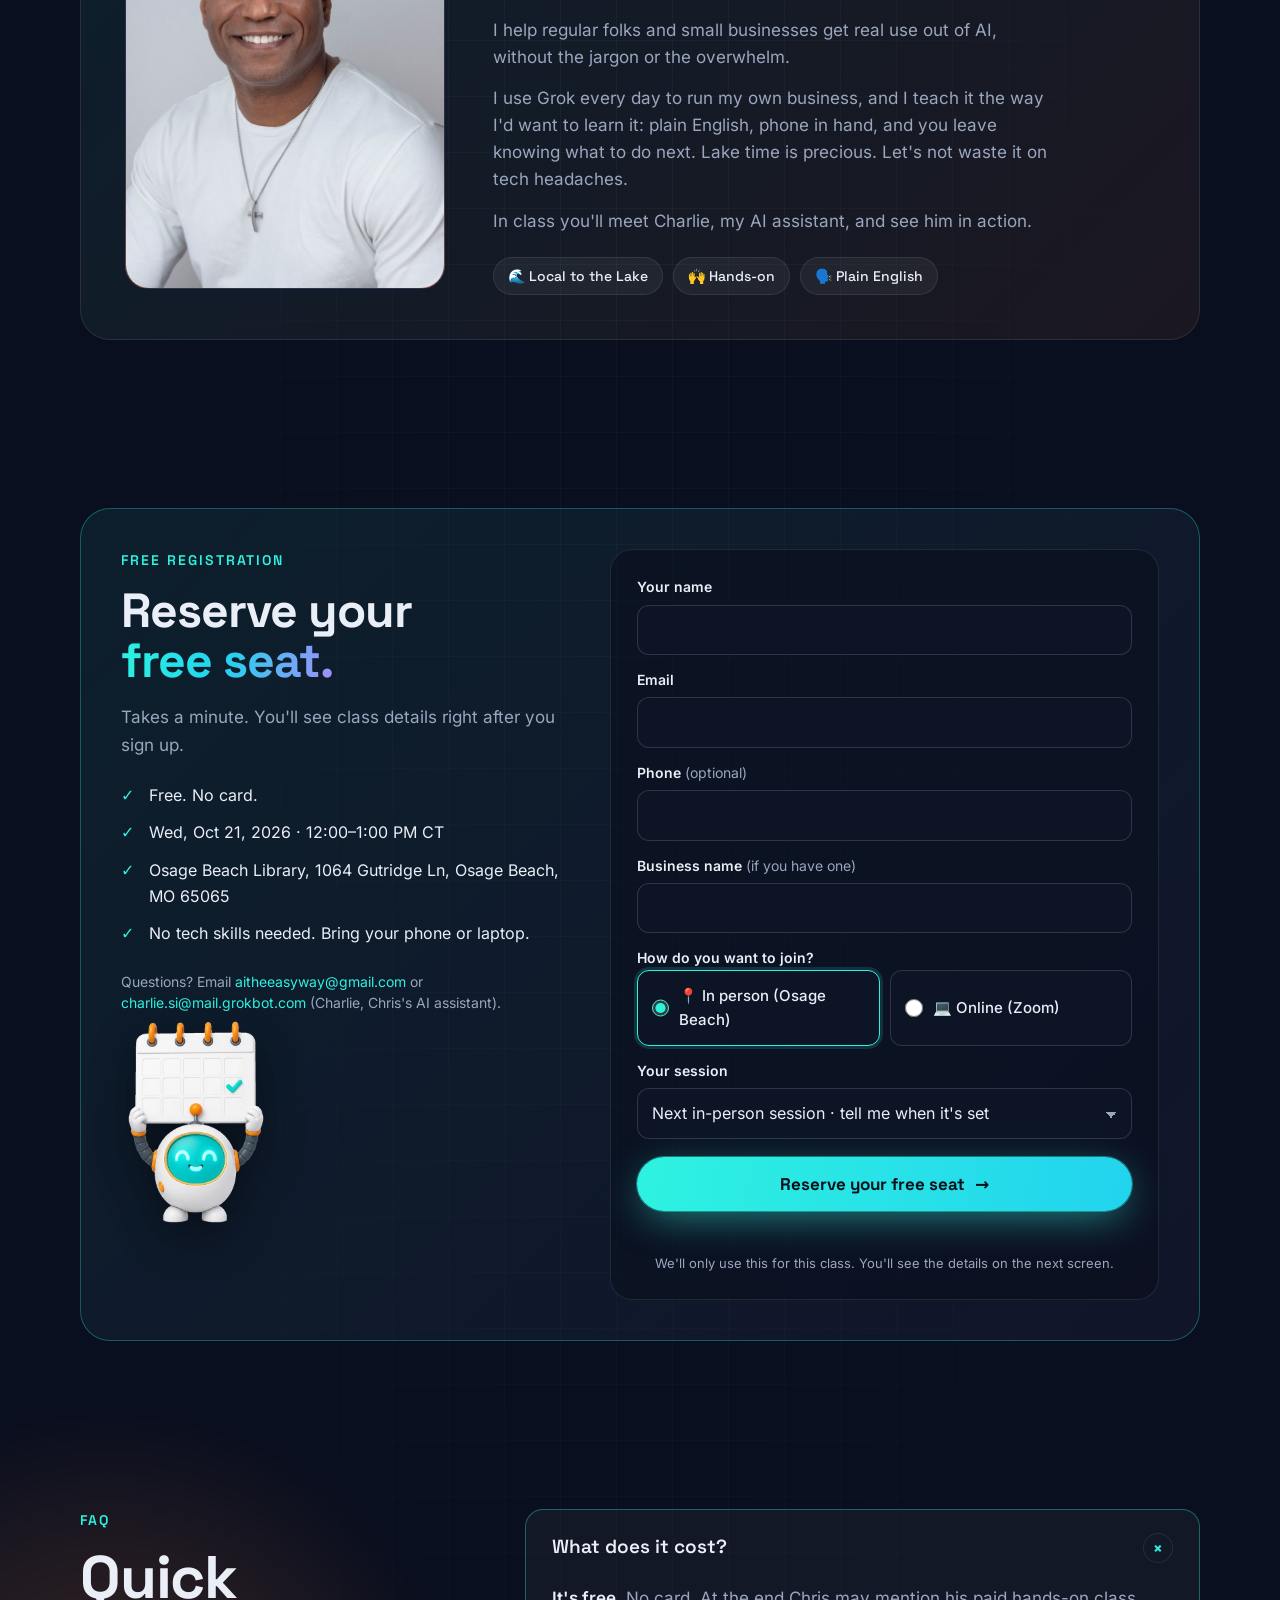
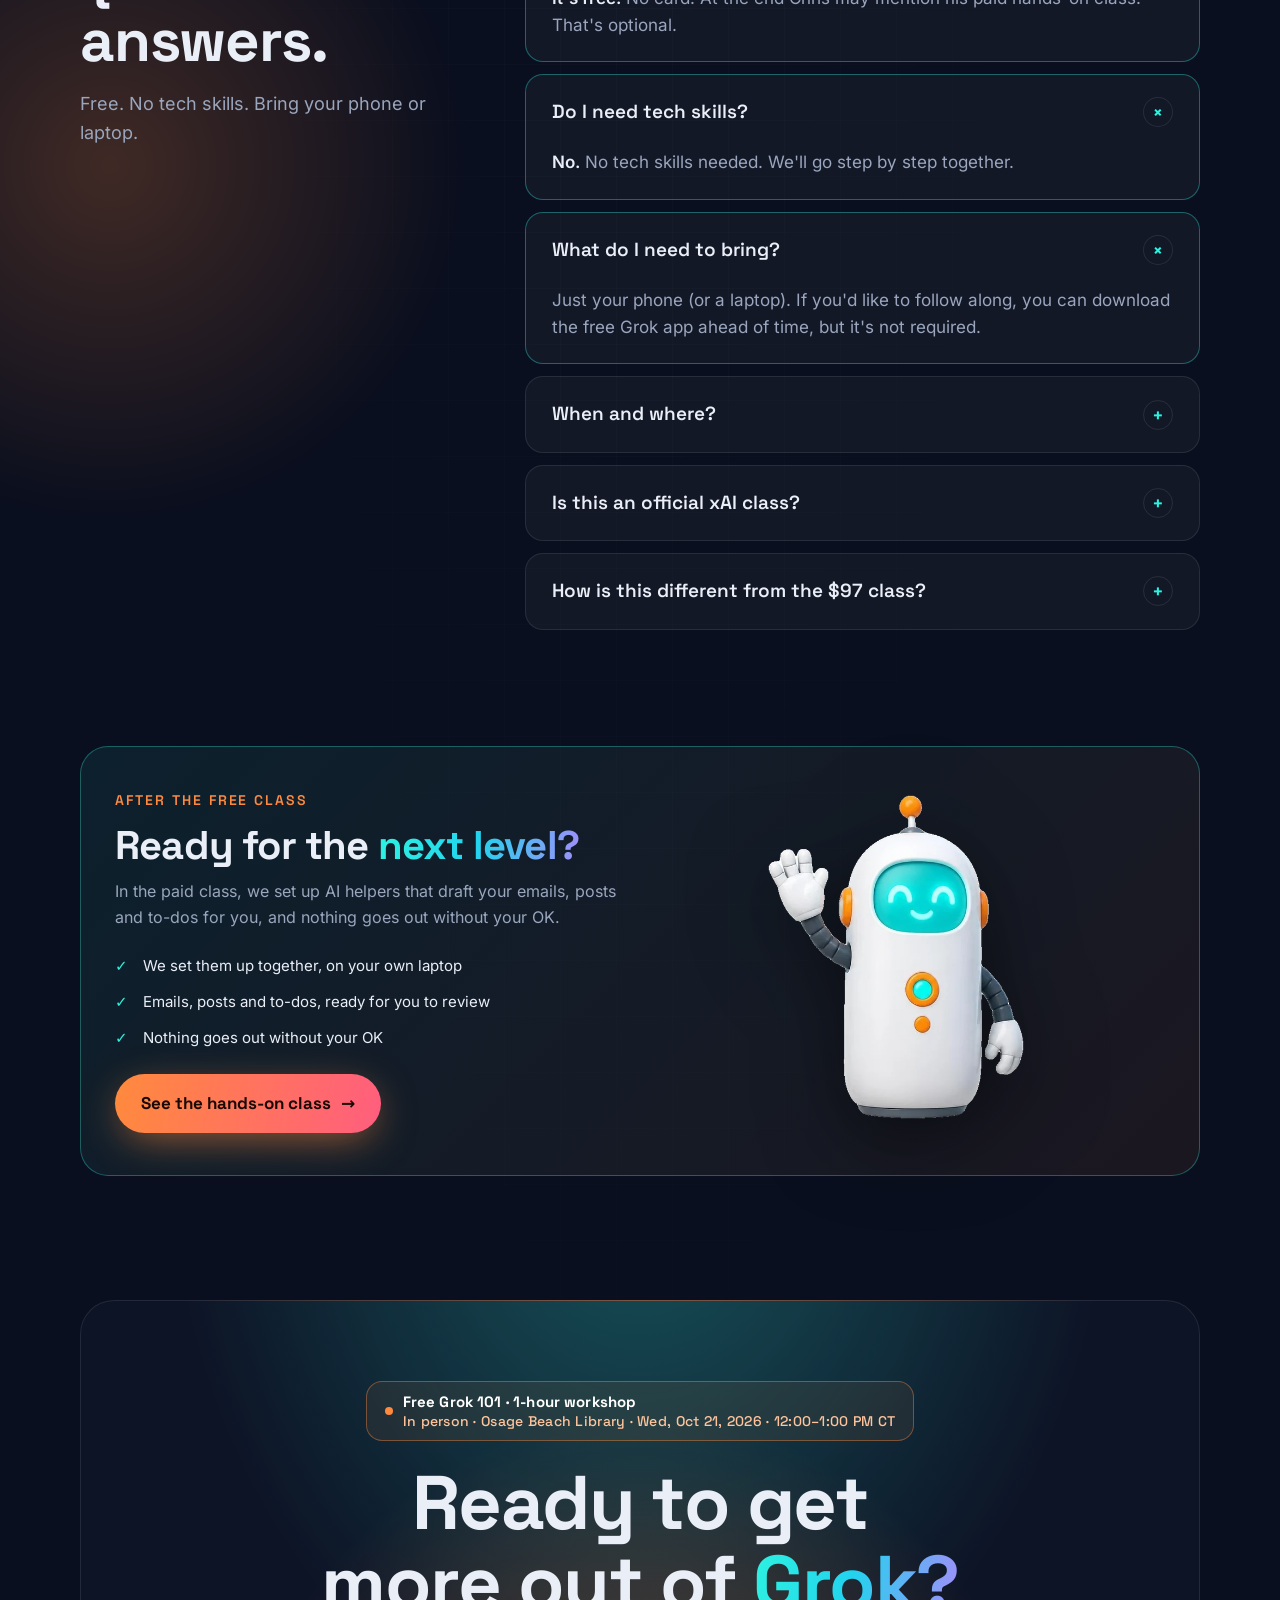
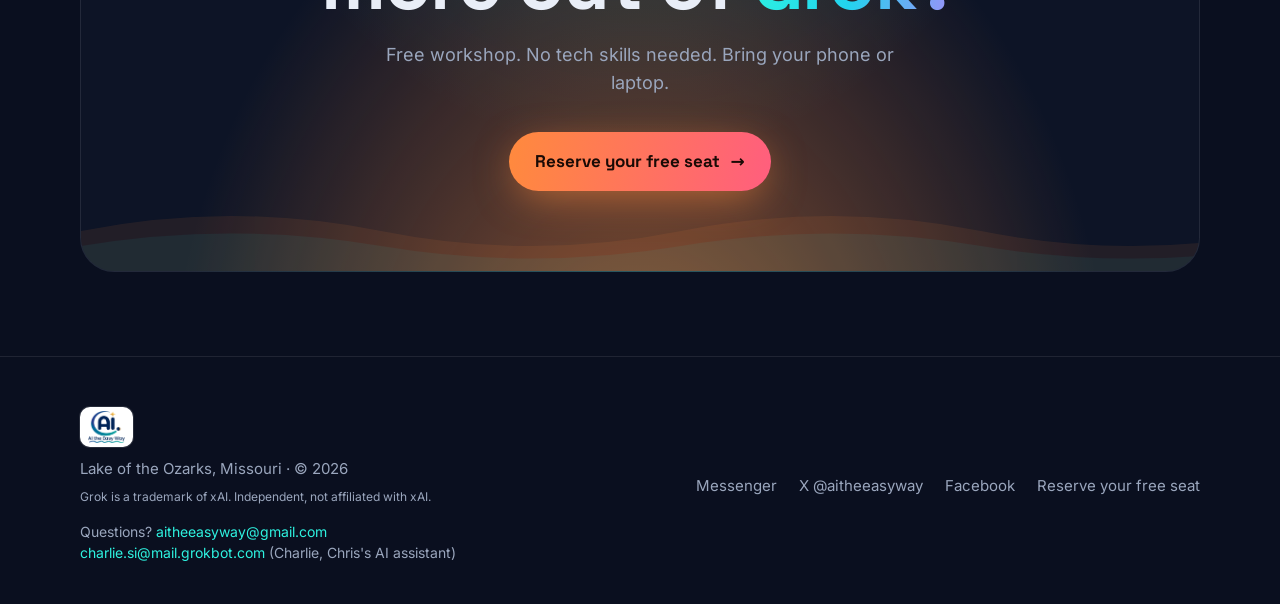
==== commit 4c13f023: "Restore the Free Grok 101 name and self-host the brand fonts. Promos already use Free Grok 101, and " ====
--- a/index.html
+++ b/index.html
@@ -6,19 +6,19 @@
 <meta charset="utf-8">
 <meta name="viewport" content="width=device-width, initial-scale=1">
 <link rel="canonical" href="https://free.mysihelpers.com/">
-<title>Free AI 101: Get More Out of Grok in One Hour | AI the Easy Way</title>
+<title>Free Grok 101: Get More Out of Grok in One Hour | AI the Easy Way</title>
 <meta name="description" content="A free, beginner-friendly workshop with Chris Booth. Wed, Oct 21, 2026, 12:00 to 1:00 PM CT at Osage Beach Library. No tech skills needed. Reserve your free seat.">
-<meta property="og:title" content="Free AI 101: Get More Out of Grok in One Hour">
+<meta property="og:title" content="Free Grok 101: Get More Out of Grok in One Hour">
 <meta property="og:description" content="A free, beginner-friendly workshop. Wed, Oct 21, 2026, 12:00 to 1:00 PM CT at Osage Beach Library. No tech skills needed. Reserve your free seat.">
 <meta property="og:type" content="website">
 <meta property="og:url" content="https://free.mysihelpers.com/">
 <meta property="og:image" content="https://free.mysihelpers.com/assets/og-image.jpg">
 <meta property="og:image:width" content="1200">
 <meta property="og:image:height" content="630">
-<meta property="og:image:alt" content="Free AI 101: Get more out of Grok in one hour. Osage Beach Library, Wed, Oct 21, 2026, 12:00 to 1:00 PM CT.">
+<meta property="og:image:alt" content="Free Grok 101: Get more out of Grok in one hour. Osage Beach Library, Wed, Oct 21, 2026, 12:00 to 1:00 PM CT.">
 <meta property="og:site_name" content="AI the Easy Way">
 <meta name="twitter:card" content="summary_large_image">
-<meta name="twitter:title" content="Free AI 101: Get More Out of Grok in One Hour">
+<meta name="twitter:title" content="Free Grok 101: Get More Out of Grok in One Hour">
 <meta name="twitter:description" content="A free, beginner-friendly workshop. Wed, Oct 21, 2026, 12:00 to 1:00 PM CT at Osage Beach Library. Reserve your free seat.">
 <meta name="twitter:image" content="https://free.mysihelpers.com/assets/og-image.jpg">
 <meta name="theme-color" content="#0a0f1f">
@@ -26,9 +26,8 @@
 <link rel="icon" type="image/png" sizes="32x32" href="favicon-32.png">
 <link rel="apple-touch-icon" sizes="180x180" href="apple-touch-icon.png">
 <link rel="manifest" href="site.webmanifest">
-<link rel="preconnect" href="https://fonts.googleapis.com">
-<link rel="preconnect" href="https://fonts.gstatic.com" crossorigin>
-<link href="https://fonts.googleapis.com/css2?family=Space+Grotesk:wght@500;600;700&family=Inter:wght@400;500;600&display=swap" rel="stylesheet">
+<link rel="preload" href="assets/fonts/space-grotesk-latin.woff2" as="font" type="font/woff2" crossorigin>
+<link rel="preload" href="assets/fonts/inter-latin.woff2" as="font" type="font/woff2" crossorigin>
 <link rel="stylesheet" href="assets/styles.css">
 </head>
 <body>
@@ -46,7 +45,7 @@
   <div class="wrap">
     <a class="logo" href="#top" aria-label="AI the Easy Way"><img class="logo-mark" src="assets/logo-ai-the-easy-way.webp" width="160" height="137" alt="AI the Easy Way"></a>
     <div class="nav-links">
-      <span class="grok-tag">FREE AI 101</span>
+      <span class="grok-tag">FREE GROK 101</span>
       <a href="#learn">What you'll learn</a>
       <a href="#agenda">The hour</a>
       <a href="#guide">About Chris</a>
@@ -63,7 +62,7 @@
     <div class="hero-grid">
       <div class="hero-top">
         <p class="beginner-line">Hosted by Chris Booth · AI the Easy Way</p>
-        <span class="pill"><span class="pulse"></span><span class="pill-txt"><b>Free AI 101 · <span class="nw">1-hour workshop</span></b><span id="hero-when">In person · Osage Beach Library · Wed, Oct 21, 2026 · 12:00–1:00 PM CT</span></span></span>
+        <span class="pill"><span class="pulse"></span><span class="pill-txt"><b>Free Grok 101 · <span class="nw">1-hour workshop</span></b><span id="hero-when">In person · Osage Beach Library · Wed, Oct 21, 2026 · 12:00–1:00 PM CT</span></span></span>
         <h1>Get more out of <span class="grok-word">Grok</span> <span class="grad-text">in one hour.</span></h1>
         <p class="sub">A free, beginner-friendly workshop. No tech skills needed.</p>
       </div>
@@ -321,7 +320,7 @@
 <section class="final">
   <div class="wrap">
     <div class="final-box reveal">
-      <span class="pill" style="margin-bottom:22px"><span class="pulse"></span><span class="pill-txt"><b>Free AI 101 · <span class="nw">1-hour workshop</span></b><span class="final-when">In person · Osage Beach Library · Wed, Oct 21, 2026 · 12:00–1:00 PM CT</span></span></span>
+      <span class="pill" style="margin-bottom:22px"><span class="pulse"></span><span class="pill-txt"><b>Free Grok 101 · <span class="nw">1-hour workshop</span></b><span class="final-when">In person · Osage Beach Library · Wed, Oct 21, 2026 · 12:00–1:00 PM CT</span></span></span>
       <h2>Ready to get more out of <span class="grad-text">Grok?</span></h2>
       <p>Free workshop. No tech skills needed. Bring your phone or laptop.</p>
       <div class="cta-row">
@@ -437,7 +436,7 @@
       const body = `Please reserve my free seat.\n\nName: ${d.name}\nEmail: ${d.email}\nPhone: ${d.phone||'-'}\nBusiness: ${d.business||'-'}\nFormat: ${d.format}\nSession: ${sessText}`;
       status.textContent = "Hmm, that didn't go through. We opened an email so you can send it to us instead.";
       btn.disabled = false; btn.innerHTML = btnHtml;
-      location.href = 'mailto:' + CONTACT_EMAIL + '?subject=' + encodeURIComponent('Free AI 101 registration: ' + d.name) + '&body=' + encodeURIComponent(body);
+      location.href = 'mailto:' + CONTACT_EMAIL + '?subject=' + encodeURIComponent('Free Grok 101 registration: ' + d.name) + '&body=' + encodeURIComponent(body);
     };
     if (!REG_FORM.action) { mailtoFallback(); return; }
     // Post straight into the Google Form (responses land in the form owner's account)
--- a/assets/styles.css
+++ b/assets/styles.css
@@ -1,15 +1,23 @@
 /* Shared AI the Easy Way styles (from the Learn Grok Bot mockup) */
+/* Self-hosted Latin subsets of Inter and Space Grotesk (SIL Open Font License). */
+@font-face{font-family:"Inter";font-style:normal;font-weight:400 600;font-display:swap;src:url("fonts/inter-latin.woff2") format("woff2");unicode-range:U+0000-00FF,U+0131,U+0152-0153,U+02BB-02BC,U+02C6,U+02DA,U+02DC,U+0304,U+0308,U+0329,U+2000-206F,U+20AC,U+2122,U+2191,U+2193,U+2212,U+2215,U+FEFF,U+FFFD}
+@font-face{font-family:"Space Grotesk";font-style:normal;font-weight:500 700;font-display:swap;src:url("fonts/space-grotesk-latin.woff2") format("woff2");unicode-range:U+0000-00FF,U+0131,U+0152-0153,U+02BB-02BC,U+02C6,U+02DA,U+02DC,U+0304,U+0308,U+0329,U+2000-206F,U+20AC,U+2122,U+2191,U+2193,U+2212,U+2215,U+FEFF,U+FFFD}
 :root{
   --bg:#0a0f1f; --bg2:#0f1629; --card:rgba(255,255,255,.04); --line:rgba(255,255,255,.09);
   --text:#e9eef7; --muted:#9aa6bd; --teal:#2ef2e0; --cyan:#22d3ee; --orange:#ff8a3d; --pink:#ff5e7e;
   --violet:#a78bfa;
   --grad:linear-gradient(100deg,var(--teal),var(--cyan) 25%,var(--violet) 52%,var(--pink) 72%,var(--orange));
   --radius:22px;
+  --font-body:"Inter",system-ui,-apple-system,"Segoe UI",sans-serif;
+  --font-display:"Space Grotesk","Inter",system-ui,-apple-system,"Segoe UI",sans-serif;
 }
 *{box-sizing:border-box;margin:0;padding:0}
-html{scroll-behavior:smooth}
-body{background:var(--bg);color:var(--text);font-family:Inter,system-ui,-apple-system,Segoe UI,sans-serif;line-height:1.6;font-size:17px;overflow-x:hidden;-webkit-font-smoothing:antialiased}
-h1,h2,h3,.display{font-family:"Space Grotesk",Inter,sans-serif;line-height:1.05;letter-spacing:-.02em}
+html{scroll-behavior:smooth;font-family:var(--font-body)}
+body{background:var(--bg);color:var(--text);font-family:var(--font-body);line-height:1.6;font-size:17px;overflow-x:hidden;-webkit-font-smoothing:antialiased}
+/* Form controls do not inherit font-family. Set it explicitly so they stay on Inter. */
+button,input,select,textarea{font-family:var(--font-body)}
+h1,h2,h3,.display,.btn,.sub,.eyebrow,.grok-tag,.pill,.badge,.tag,summary{font-family:var(--font-display)}
+h1,h2,h3,.display{line-height:1.05;letter-spacing:-.02em}
 a{color:inherit}
 .wrap{width:min(1120px,100% - 40px);margin-inline:auto}
 section{padding:84px 0;position:relative}
@@ -29,7 +37,7 @@
 /* nav */
 nav{position:sticky;top:0;z-index:50;backdrop-filter:blur(14px);-webkit-backdrop-filter:blur(14px);background:rgba(10,15,31,.65);border-bottom:1px solid var(--line)}
 nav .wrap{display:flex;align-items:center;justify-content:space-between;height:72px}
-.logo{display:flex;align-items:center;gap:10px;font-family:"Space Grotesk";font-weight:700;text-decoration:none;font-size:18px;color:var(--text)}
+.logo{display:flex;align-items:center;gap:10px;font-family:var(--font-display);font-weight:700;text-decoration:none;font-size:18px;color:var(--text)}
 .logo-mark{height:40px;width:auto;display:block;flex-shrink:0;background:#fff;border-radius:10px;padding:4px 8px;box-shadow:0 0 0 1px rgba(255,255,255,.12)}
 .logo-text{line-height:1.1}
 .logo-dot{width:30px;height:30px;border-radius:9px;background:var(--grad);display:grid;place-items:center;color:#0a0f1f;font-size:15px;box-shadow:0 0 18px rgba(46,242,224,.45)}
@@ -38,7 +46,7 @@
 .nav-links a:hover{color:var(--text)}
 
 /* buttons */
-.btn{display:inline-flex;align-items:center;gap:10px;font-family:"Space Grotesk";font-weight:700;font-size:17px;padding:16px 26px;border-radius:999px;text-decoration:none;transition:transform .2s,box-shadow .2s,background .2s;cursor:pointer;border:0}
+.btn{display:inline-flex;align-items:center;gap:10px;font-family:var(--font-display);font-weight:700;font-size:17px;padding:16px 26px;border-radius:999px;text-decoration:none;transition:transform .2s,box-shadow .2s,background .2s;cursor:pointer;border:0}
 .btn-primary{background:linear-gradient(100deg,var(--teal),var(--cyan));color:#06121a;box-shadow:0 0 0 1px rgba(46,242,224,.4),0 10px 40px -8px rgba(46,242,224,.6)}
 .btn-primary:hover{transform:translateY(-2px);box-shadow:0 0 0 1px rgba(46,242,224,.6),0 14px 50px -6px rgba(46,242,224,.8)}
 .btn-sunset{background:linear-gradient(100deg,var(--orange),var(--pink));color:#1a0a05;box-shadow:0 10px 40px -8px rgba(255,138,61,.65)}
@@ -55,7 +63,7 @@
 .pulse{width:8px;height:8px;border-radius:50%;background:var(--orange);box-shadow:0 0 0 0 rgba(255,138,61,.7);animation:pulse 2s infinite}
 @keyframes pulse{70%{box-shadow:0 0 0 10px rgba(255,138,61,0)}100%{box-shadow:0 0 0 0 rgba(255,138,61,0)}}
 .hero h1{font-size:clamp(44px,8.4vw,96px);font-weight:700;margin:26px auto 22px;max-width:14ch;text-wrap:balance}
-.hero .sub{font-size:clamp(20px,2.6vw,26px);font-family:"Space Grotesk";font-weight:500;color:var(--text);margin-bottom:12px}
+.hero .sub{font-size:clamp(20px,2.6vw,26px);font-family:var(--font-display);font-weight:500;color:var(--text);margin-bottom:12px}
 .hero .lede{color:var(--muted);max-width:620px;margin:0 auto 36px}
 .cta-row{display:flex;gap:14px;justify-content:center;flex-wrap:wrap}
 .tiny{font-size:14px;color:var(--muted);margin-top:18px}
@@ -69,7 +77,7 @@
 @keyframes bob{50%{transform:translateY(-8px)}}
 
 /* section heads */
-.eyebrow{font-family:"Space Grotesk";font-size:14px;font-weight:600;letter-spacing:.14em;text-transform:uppercase;color:var(--teal);margin-bottom:14px;display:block}
+.eyebrow{font-family:var(--font-display);font-size:14px;font-weight:600;letter-spacing:.14em;text-transform:uppercase;color:var(--teal);margin-bottom:14px;display:block}
 .eyebrow.o{color:var(--orange)}
 h2{font-size:clamp(36px,5.4vw,60px);font-weight:700;margin-bottom:18px;max-width:22ch;text-wrap:balance}
 .section-sub{color:var(--muted);max-width:600px;font-size:18px;margin-bottom:48px}
@@ -94,7 +102,7 @@
 /* steps */
 .steps{display:grid;grid-template-columns:repeat(3,1fr);gap:18px;counter-reset:s}
 .step{position:relative;padding:34px 28px 30px}
-.step .num{font-family:"Space Grotesk";font-size:76px;font-weight:700;line-height:1;margin-bottom:12px;background:var(--grad);-webkit-background-clip:text;background-clip:text;color:transparent;opacity:.95}
+.step .num{font-family:var(--font-display);font-size:76px;font-weight:700;line-height:1;margin-bottom:12px;background:var(--grad);-webkit-background-clip:text;background-clip:text;color:transparent;opacity:.95}
 .step .when{font-size:13px;font-weight:600;letter-spacing:.08em;text-transform:uppercase;color:var(--muted);margin-bottom:6px}
 
 /* guide */
@@ -104,7 +112,7 @@
   linear-gradient(180deg,#14203d,#1d1630);border:1px solid var(--line);display:grid;place-items:center;text-align:center}
 .photo::after{content:none}
 .photo .ph{position:relative;z-index:1;color:rgba(255,255,255,.7);font-size:14px}
-.photo .ph b{display:block;font-family:"Space Grotesk";font-size:58px;color:#fff;letter-spacing:-.03em;margin-bottom:6px;text-shadow:0 0 30px rgba(46,242,224,.6)}
+.photo .ph b{display:block;font-family:var(--font-display);font-size:58px;color:#fff;letter-spacing:-.03em;margin-bottom:6px;text-shadow:0 0 30px rgba(46,242,224,.6)}
 .guide-box h3{font-size:clamp(30px,4vw,44px);margin-bottom:6px}
 .guide-box .role{color:var(--orange);font-weight:600;margin-bottom:18px}
 .guide-box p{color:var(--muted);margin-bottom:14px;max-width:560px}
@@ -117,7 +125,7 @@
 .faq{max-width:820px}
 details{border:1px solid var(--line);border-radius:18px;background:var(--card);margin-bottom:12px;transition:border-color .2s}
 details[open]{border-color:rgba(46,242,224,.35)}
-summary{list-style:none;cursor:pointer;padding:22px 26px;font-family:"Space Grotesk";font-weight:600;font-size:19px;display:flex;justify-content:space-between;align-items:center;gap:16px}
+summary{list-style:none;cursor:pointer;padding:22px 26px;font-family:var(--font-display);font-weight:600;font-size:19px;display:flex;justify-content:space-between;align-items:center;gap:16px}
 summary::-webkit-details-marker{display:none}
 summary .plus{flex:none;width:30px;height:30px;border-radius:50%;border:1px solid var(--line);display:grid;place-items:center;color:var(--teal);transition:transform .25s}
 details[open] summary .plus{transform:rotate(45deg)}
@@ -128,8 +136,8 @@
 .guarantee{padding:48px 0 0}
 .g-box{display:flex;align-items:center;gap:22px;padding:28px 32px;border-radius:24px;border:1px dashed rgba(255,138,61,.5);background:rgba(255,138,61,.06)}
 .g-box .shield{font-size:40px;flex:none}
-.g-box p{font-family:"Space Grotesk";font-size:clamp(20px,2.6vw,26px);font-weight:600;line-height:1.3}
-.g-box small{display:block;font-family:Inter;font-size:15px;font-weight:400;color:var(--muted);margin-top:4px}
+.g-box p{font-family:var(--font-display);font-size:clamp(20px,2.6vw,26px);font-weight:600;line-height:1.3}
+.g-box small{display:block;font-family:var(--font-body);font-size:15px;font-weight:400;color:var(--muted);margin-top:4px}
 
 /* final cta */
 .final{text-align:center;overflow:hidden;padding-top:40px}
@@ -178,8 +186,8 @@
 .price-grid{display:grid;grid-template-columns:1.1fr .9fr;gap:18px;margin-top:28px}
 .price-card{background:var(--card);border:1px solid var(--line);border-radius:24px;padding:28px 26px;position:relative}
 .price-card.featured{border-color:rgba(46,242,224,.45);box-shadow:0 0 0 1px rgba(46,242,224,.2),0 20px 50px rgba(46,242,224,.08)}
-.price-card .tag{display:inline-block;font-size:12px;letter-spacing:.08em;text-transform:uppercase;color:var(--teal);margin-bottom:10px;font-family:"Space Grotesk",sans-serif}
-.price-card .amt{font-family:"Space Grotesk",sans-serif;font-size:clamp(40px,6vw,56px);font-weight:700;line-height:1;margin:6px 0 8px}
+.price-card .tag{display:inline-block;font-size:12px;letter-spacing:.08em;text-transform:uppercase;color:var(--teal);margin-bottom:10px;font-family:var(--font-display)}
+.price-card .amt{font-family:var(--font-display);font-size:clamp(40px,6vw,56px);font-weight:700;line-height:1;margin:6px 0 8px}
 .price-card .amt small{font-size:.4em;opacity:.7;font-weight:500}
 .price-card .was{color:var(--muted);text-decoration:line-through;text-decoration-thickness:2px;font-size:.45em;font-weight:500;margin-left:10px;vertical-align:middle}
 .price-card .save{display:inline-block;font-size:13px;font-weight:600;color:#06121a;background:var(--teal);border-radius:999px;padding:3px 10px;margin-bottom:12px}
@@ -206,14 +214,14 @@
 .upsell-box li{color:var(--text);font-size:15px;padding:6px 0 6px 28px;position:relative}
 .upsell-box li::before{content:"✓";position:absolute;left:0;color:var(--teal);font-weight:700}
 .upsell-price{text-align:center;padding:28px 22px;border-radius:22px;background:rgba(10,15,31,.55);border:1px solid var(--line)}
-.upsell-price .tag{display:inline-block;font-size:12px;letter-spacing:.08em;text-transform:uppercase;color:var(--orange);margin-bottom:6px;font-family:"Space Grotesk",sans-serif}
-.upsell-price .amt{font-family:"Space Grotesk",sans-serif;font-size:clamp(44px,6vw,56px);font-weight:700;line-height:1;margin:4px 0 8px}
+.upsell-price .tag{display:inline-block;font-size:12px;letter-spacing:.08em;text-transform:uppercase;color:var(--orange);margin-bottom:6px;font-family:var(--font-display)}
+.upsell-price .amt{font-family:var(--font-display);font-size:clamp(44px,6vw,56px);font-weight:700;line-height:1;margin:4px 0 8px}
 .upsell-price p{color:var(--muted);font-size:14px;margin:0 0 18px}
 .upsell-price .cta-col{display:flex;flex-direction:column;gap:10px}
 .upsell-price .cta-col .btn{justify-content:center;width:100%}
 .upsell-price .soon{font-size:13px;margin:12px 0 0}
 @media (max-width:720px){.upsell-box{grid-template-columns:1fr;padding:26px 22px}.tease-card{flex-direction:column;gap:12px}}
-.grok-tag{font-family:"Space Grotesk";font-weight:700;letter-spacing:.18em;font-size:12px;color:#fff;border:1px solid rgba(255,255,255,.35);border-radius:6px;padding:4px 9px}
+.grok-tag{font-family:var(--font-display);font-weight:700;letter-spacing:.18em;font-size:12px;color:#fff;border:1px solid rgba(255,255,255,.35);border-radius:6px;padding:4px 9px}
 .beginner-line{margin:0 0 14px;font-size:15px;font-weight:600;color:#d7e0ee}
 .where-line{margin:16px 0 0;font-size:14px;color:var(--muted);line-height:1.5;max-width:40em}
 .where-line a{color:var(--teal);text-decoration:none}
@@ -239,7 +247,7 @@
 
 /* ===== AI helper mascots ===== */
 .pill-txt{display:flex;flex-direction:column;align-items:flex-start;line-height:1.3;text-align:left}
-.pill-txt b{color:#fff;font-family:"Space Grotesk";font-weight:700;letter-spacing:.01em;font-size:15px}
+.pill-txt b{color:#fff;font-family:var(--font-display);font-weight:700;letter-spacing:.01em;font-size:15px}
 .pill-txt>span{font-weight:500}.pill-txt .nw{white-space:nowrap}
 .pill:has(.pill-txt){border-radius:16px;padding:10px 18px}
 .hero-grid{display:grid;grid-template-columns:1.12fr .88fr;grid-template-areas:"top art" "body art";column-gap:40px;align-items:center;text-align:left}
@@ -289,7 +297,7 @@
 .sess{display:flex;flex-direction:column;gap:8px}
 .sess .fmt{display:inline-flex;align-self:flex-start;align-items:center;gap:8px;font-size:13px;font-weight:600;letter-spacing:.04em;border-radius:999px;padding:4px 12px;border:1px solid rgba(46,242,224,.35);color:var(--teal)}
 .sess.online .fmt{border-color:rgba(167,139,250,.45);color:var(--violet)}
-.sess .when{font-family:"Space Grotesk";font-size:24px;font-weight:700;color:var(--text)}
+.sess .when{font-family:var(--font-display);font-size:24px;font-weight:700;color:var(--text)}
 .sess.soon{border-style:dashed}
 .reg-box{display:grid;grid-template-columns:.9fr 1.1fr;gap:40px;align-items:start;padding:40px;border-radius:30px;border:1px solid rgba(46,242,224,.3);background:linear-gradient(135deg,rgba(46,242,224,.07),rgba(167,139,250,.05))}
 .reg-box h2{font-size:clamp(32px,4.4vw,48px)}
@@ -302,7 +310,7 @@
 .field{display:grid;gap:6px}
 .field label,.field legend{font-size:14px;font-weight:600;color:var(--text)}
 .field .opt{color:var(--muted);font-weight:400}
-.field input,.field select{width:100%;font:inherit;font-size:16px;color:var(--text);background:#0d1426;border:1px solid rgba(255,255,255,.14);border-radius:12px;padding:13px 14px;outline:none;transition:border-color .2s,box-shadow .2s}
+.field input,.field select{width:100%;font-family:var(--font-body);font-size:16px;font-weight:400;line-height:1.4;color:var(--text);background:#0d1426;border:1px solid rgba(255,255,255,.14);border-radius:12px;padding:13px 14px;outline:none;transition:border-color .2s,box-shadow .2s}
 .field select{appearance:none;-webkit-appearance:none;background-image:linear-gradient(45deg,transparent 50%,var(--muted) 50%),linear-gradient(135deg,var(--muted) 50%,transparent 50%);background-position:calc(100% - 20px) 55%,calc(100% - 14px) 55%;background-size:6px 6px;background-repeat:no-repeat;padding-right:40px}
 .field input:focus,.field select:focus{border-color:var(--teal);box-shadow:0 0 0 3px rgba(46,242,224,.18)}
 fieldset.field{border:0;padding:0;margin:0}
@@ -322,7 +330,7 @@
 .ty-hero .lede{color:var(--muted);max-width:600px;margin:0 auto}
 .ty-hero .ty-art img{width:170px;height:auto;filter:drop-shadow(0 16px 26px rgba(0,0,0,.5));animation:bob 6s ease-in-out infinite}
 .ty-sess{display:inline-flex;flex-direction:column;gap:4px;margin:26px auto 0;padding:18px 26px;border-radius:18px;border:1px solid rgba(46,242,224,.35);background:rgba(46,242,224,.06)}
-.ty-sess b{font-family:"Space Grotesk";font-size:22px}
+.ty-sess b{font-family:var(--font-display);font-size:22px}
 .ty-sess span{color:var(--muted);font-size:15px}
 .ty-sess a{color:var(--teal);font-size:15px;text-decoration:none}
 .ty-sess a:hover{text-decoration:underline}
@@ -331,17 +339,17 @@
 
 /* before / after prompts */
 .ba-tabs{display:flex;gap:10px;flex-wrap:wrap;margin-bottom:22px}
-.ba-tab{font:inherit;font-family:"Space Grotesk";font-weight:600;font-size:16px;color:var(--muted);background:var(--card);border:1px solid var(--line);border-radius:999px;padding:11px 18px;cursor:pointer;transition:color .2s,border-color .2s,background .2s}
+.ba-tab{font-family:var(--font-display);font-weight:600;font-size:16px;line-height:1.2;color:var(--muted);background:var(--card);border:1px solid var(--line);border-radius:999px;padding:11px 18px;cursor:pointer;transition:color .2s,border-color .2s,background .2s}
 .ba-tab:hover{color:var(--text)}
 .ba-tab[aria-selected="true"]{color:#06121a;background:linear-gradient(100deg,var(--teal),var(--cyan));border-color:transparent}
 .ba-grid{display:grid;grid-template-columns:1fr 1.25fr;gap:18px;align-items:stretch}
 .ba-card{border-radius:var(--radius);padding:26px;border:1px solid var(--line);background:var(--card);display:flex;flex-direction:column;gap:14px}
 .ba-card.weak{opacity:.85}
 .ba-card.strong{border-color:rgba(46,242,224,.45);background:linear-gradient(160deg,rgba(46,242,224,.08),rgba(167,139,250,.05));box-shadow:0 0 0 1px rgba(46,242,224,.15),0 20px 50px -20px rgba(46,242,224,.35)}
-.ba-tag{align-self:flex-start;font-family:"Space Grotesk";font-size:13px;font-weight:700;letter-spacing:.06em;text-transform:uppercase;padding:5px 12px;border-radius:999px}
+.ba-tag{align-self:flex-start;font-family:var(--font-display);font-size:13px;font-weight:700;letter-spacing:.06em;text-transform:uppercase;padding:5px 12px;border-radius:999px}
 .weak .ba-tag{color:#ff9fb2;background:rgba(255,94,126,.12);border:1px solid rgba(255,94,126,.35)}
 .strong .ba-tag{color:var(--teal);background:rgba(46,242,224,.1);border:1px solid rgba(46,242,224,.35)}
-.ba-prompt{font-family:"Space Grotesk";font-size:18px;font-weight:500;line-height:1.45;color:var(--text)}
+.ba-prompt{font-family:var(--font-display);font-size:18px;font-weight:500;line-height:1.45;color:var(--text)}
 .weak .ba-prompt{color:var(--muted)}
 .ba-ans{margin-top:auto;background:rgba(10,15,31,.6);border:1px solid var(--line);border-radius:16px;padding:16px 18px;font-size:15px;color:var(--text)}
 .ba-ans ul{margin:4px 0 0 18px}.ba-ans li{margin:3px 0}
@@ -351,12 +359,12 @@
 /* helpers at work clip */
 .clip-frame{margin:0;border-radius:26px;padding:14px;background:linear-gradient(135deg,rgba(46,242,224,.12),rgba(255,138,61,.10));border:1px solid var(--line);box-shadow:0 30px 80px -30px rgba(0,0,0,.7)}
 .clip-frame video{display:block;width:100%;height:auto;aspect-ratio:16/9;border-radius:16px;background:#0a0f1f}
-.clip-frame figcaption{padding:16px 8px 4px;font-family:"Space Grotesk";font-size:clamp(17px,2.2vw,21px);font-weight:600;text-align:center}
-.clip-frame figcaption small{display:block;font-family:Inter;font-weight:400;font-size:14px;color:var(--muted);margin-top:4px}
+.clip-frame figcaption{padding:16px 8px 4px;font-family:var(--font-display);font-size:clamp(17px,2.2vw,21px);font-weight:600;text-align:center}
+.clip-frame figcaption small{display:block;font-family:var(--font-body);font-weight:400;font-size:14px;color:var(--muted);margin-top:4px}
 /* testimonials */
 .testi-card .stars{color:var(--orange);letter-spacing:3px;margin-bottom:10px}
 .testi-card .q{font-size:17px;color:var(--text);margin-bottom:16px}
-.testi-card .who-line b{display:block;font-family:"Space Grotesk"}
+.testi-card .who-line b{display:block;font-family:var(--font-display)}
 .testi-card .who-line span{color:var(--muted);font-size:14px}
 .testi-card.placeholder{border-style:dashed}
 @media (max-width:860px){.ba-grid{grid-template-columns:1fr}}
@@ -367,12 +375,12 @@
 .modal{position:relative;width:min(460px,100%);text-align:center;padding:34px 28px 26px;border-radius:26px;background:radial-gradient(ellipse at 50% -20%,rgba(46,242,224,.25),transparent 60%),#0f1629;border:1px solid rgba(46,242,224,.35);box-shadow:0 30px 80px rgba(0,0,0,.6)}
 .modal img.m-art{width:96px;height:auto;margin:-80px auto 6px;display:block;filter:drop-shadow(0 12px 20px rgba(0,0,0,.5))}
 .modal h2{font-size:30px;margin:6px auto 8px}
-.modal .m-when{font-family:"Space Grotesk";font-weight:700;font-size:19px}
+.modal .m-when{font-family:var(--font-display);font-weight:700;font-size:19px}
 .modal .m-where{color:var(--muted);font-size:15px;margin-bottom:20px}
 .modal .m-btns{display:flex;flex-direction:column;gap:10px}
 .modal .m-btns .btn{justify-content:center;width:100%}
-.modal .m-close{position:absolute;top:12px;right:12px;width:36px;height:36px;border-radius:50%;border:1px solid var(--line);background:transparent;color:var(--muted);font-size:20px;cursor:pointer}
-.modal .m-later{margin-top:12px;background:none;border:0;color:var(--muted);font:inherit;font-size:14px;cursor:pointer;text-decoration:underline}
+.modal .m-close{position:absolute;top:12px;right:12px;width:36px;height:36px;border-radius:50%;border:1px solid var(--line);background:transparent;color:var(--muted);font-family:var(--font-display);font-size:20px;line-height:1;cursor:pointer}
+.modal .m-later{margin-top:12px;background:none;border:0;color:var(--muted);font-family:var(--font-body);font-size:14px;cursor:pointer;text-decoration:underline}
 .clip-frame video.sq{aspect-ratio:1/1}
 
 /* ---- accessibility + launch additions ---- */
@@ -383,7 +391,7 @@
 .fmt-pick input:focus-visible{outline:2px solid var(--teal);outline-offset:3px}
 .skip{position:absolute;left:12px;top:-60px;z-index:200;background:var(--teal);color:#06121a;font-weight:700;padding:10px 16px;border-radius:10px;text-decoration:none;transition:top .15s}
 .skip:focus{top:12px}
-.clip-toggle{position:absolute;right:26px;top:26px;z-index:2;display:inline-flex;align-items:center;gap:8px;font:600 14px/1 Inter,system-ui,sans-serif;color:#e9eef7;background:rgba(5,8,18,.78);border:1px solid rgba(255,255,255,.28);border-radius:999px;padding:9px 14px;cursor:pointer;backdrop-filter:blur(6px);-webkit-backdrop-filter:blur(6px)}
+.clip-toggle{position:absolute;right:26px;top:26px;z-index:2;display:inline-flex;align-items:center;gap:8px;font:600 14px/1 var(--font-body);color:#e9eef7;background:rgba(5,8,18,.78);border:1px solid rgba(255,255,255,.28);border-radius:999px;padding:9px 14px;cursor:pointer;backdrop-filter:blur(6px);-webkit-backdrop-filter:blur(6px)}
 .clip-toggle:hover{border-color:var(--teal);color:var(--teal)}
 @media (max-width:720px){.clip-toggle{right:16px;top:16px;padding:8px 12px;font-size:13px}}
 .next-level{padding-top:20px}
